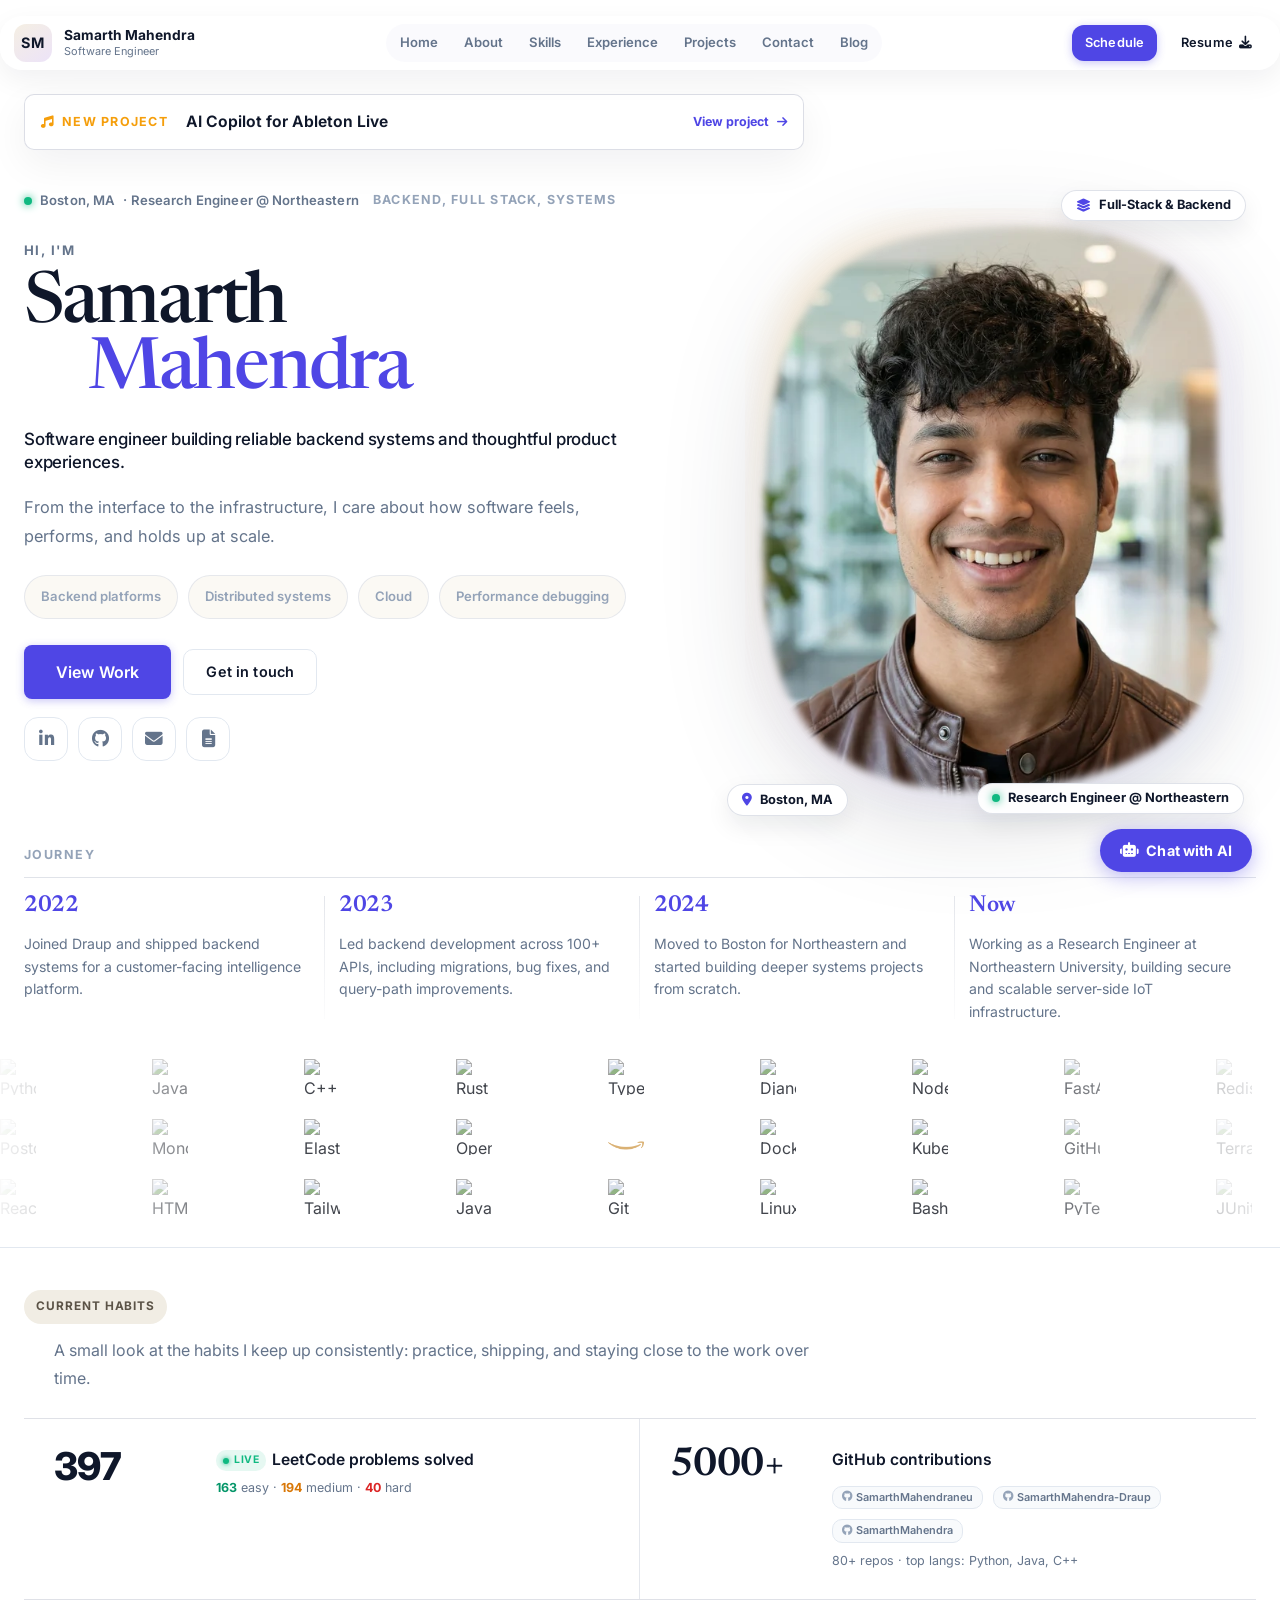
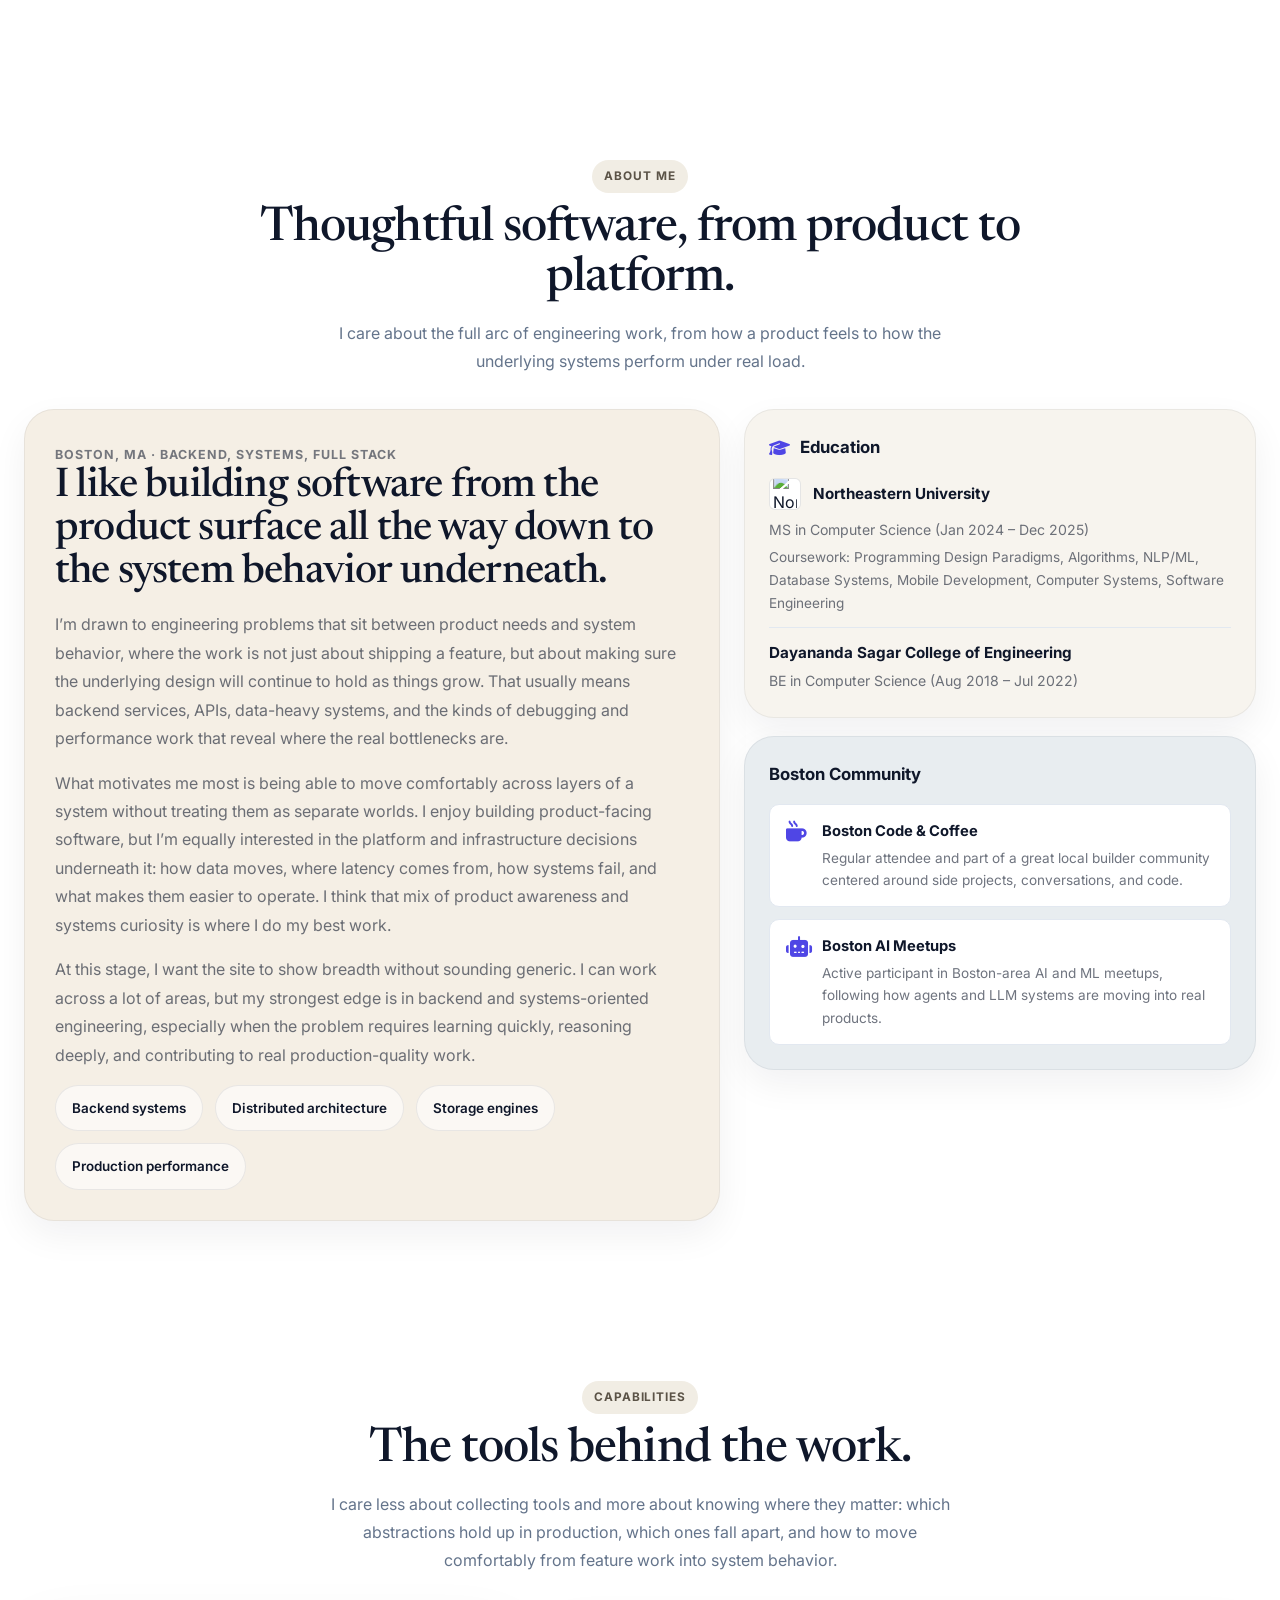
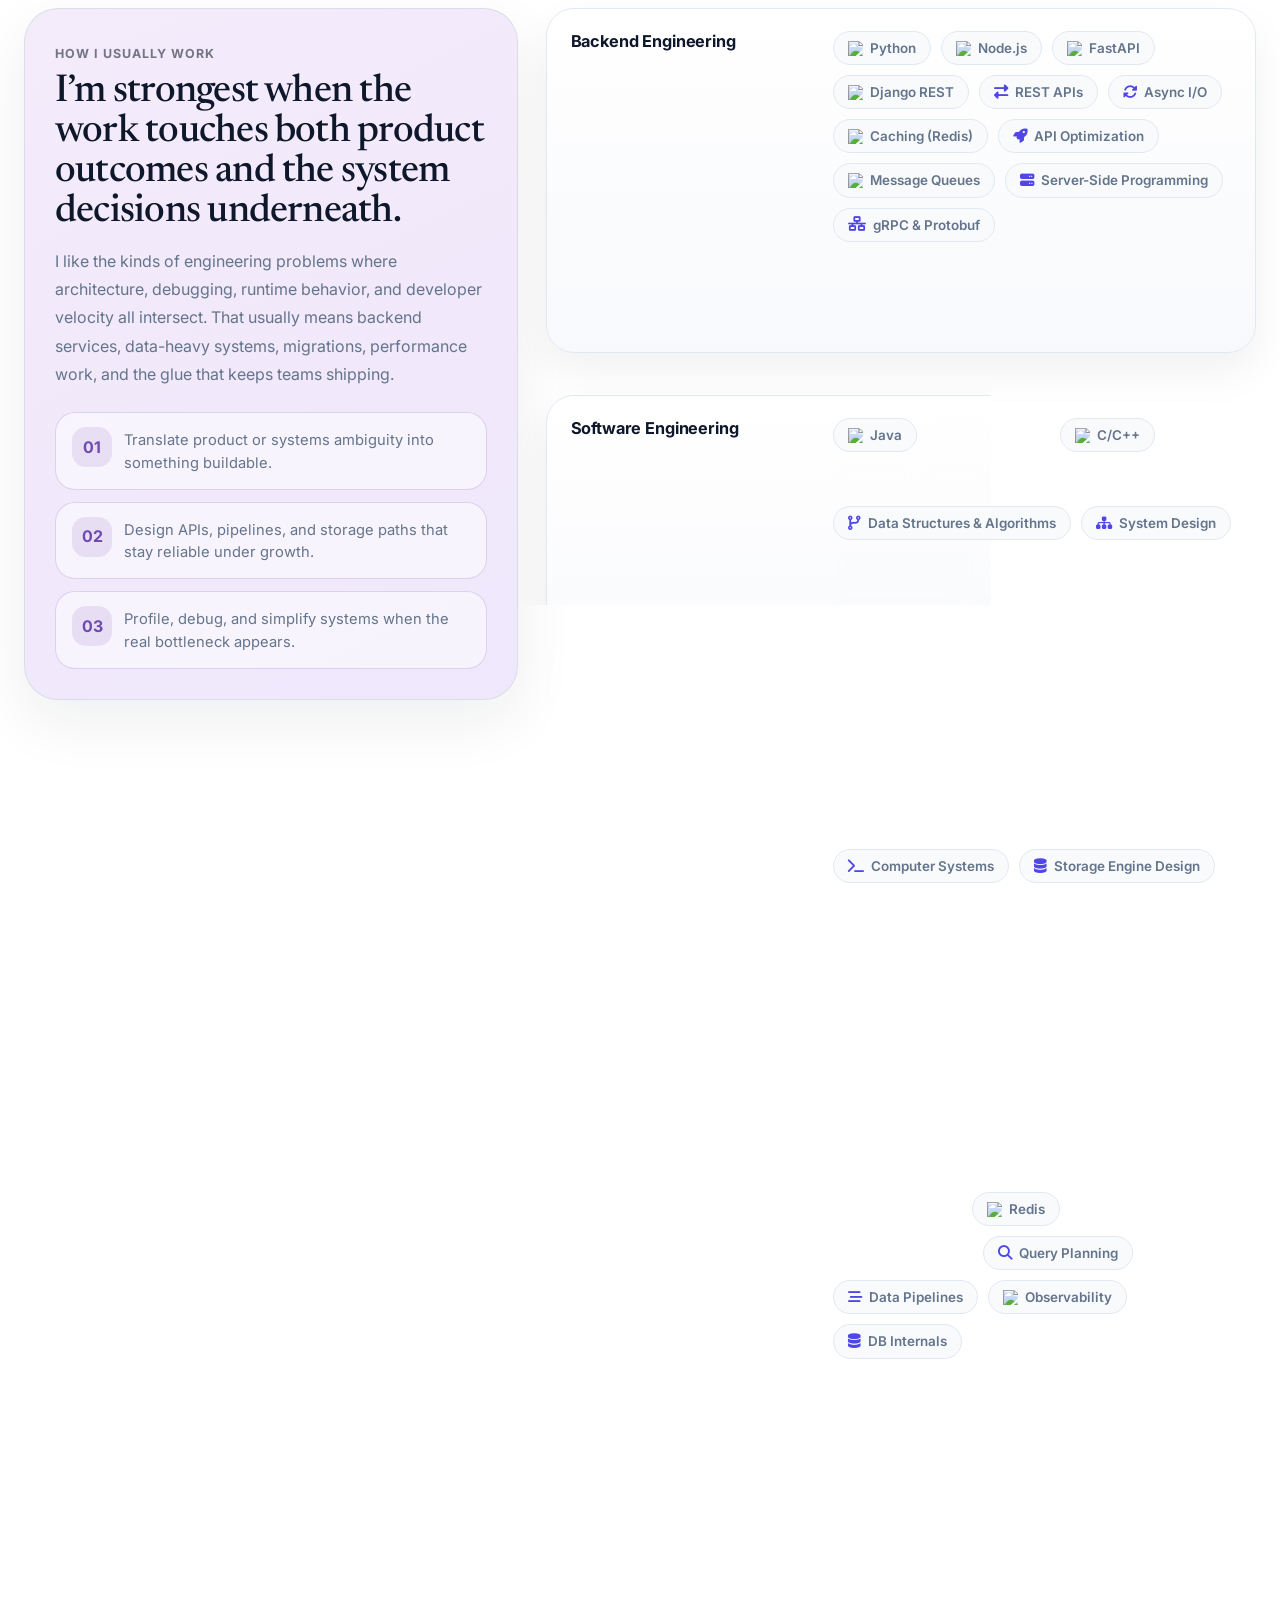
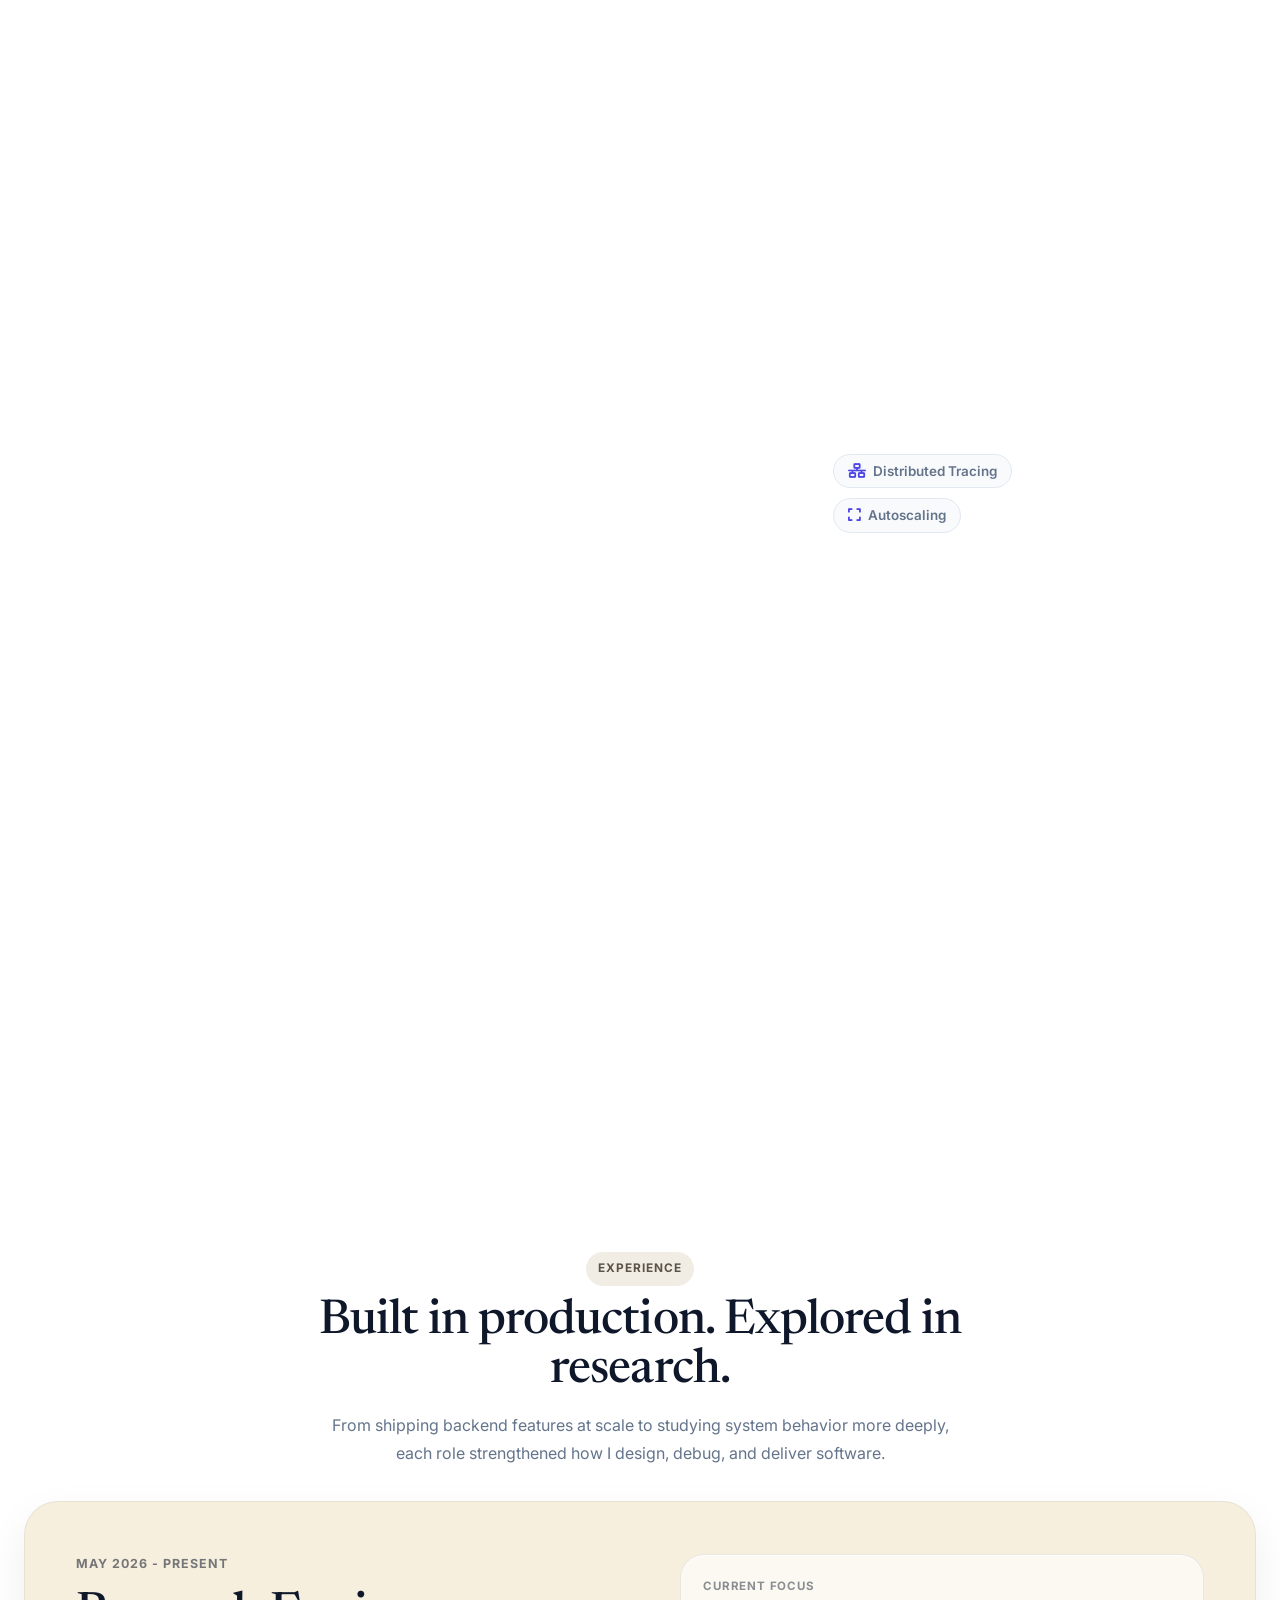
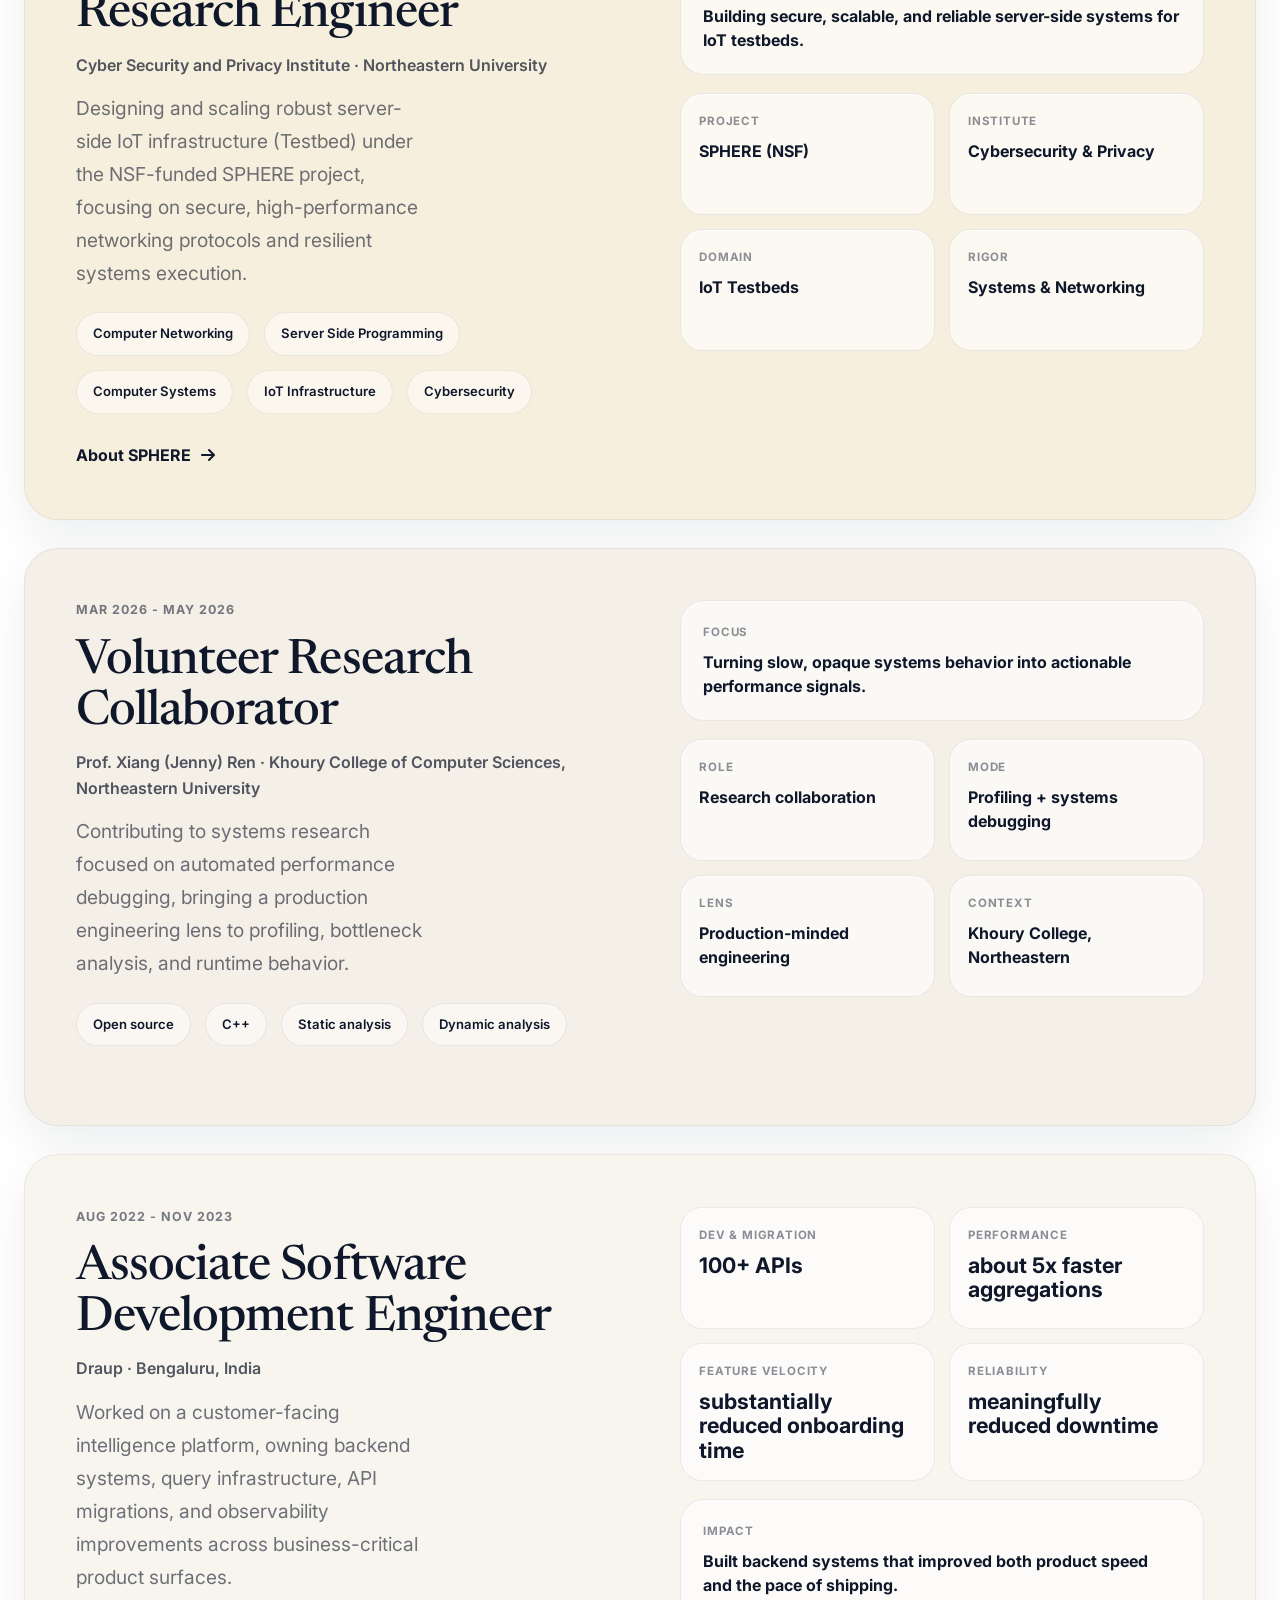
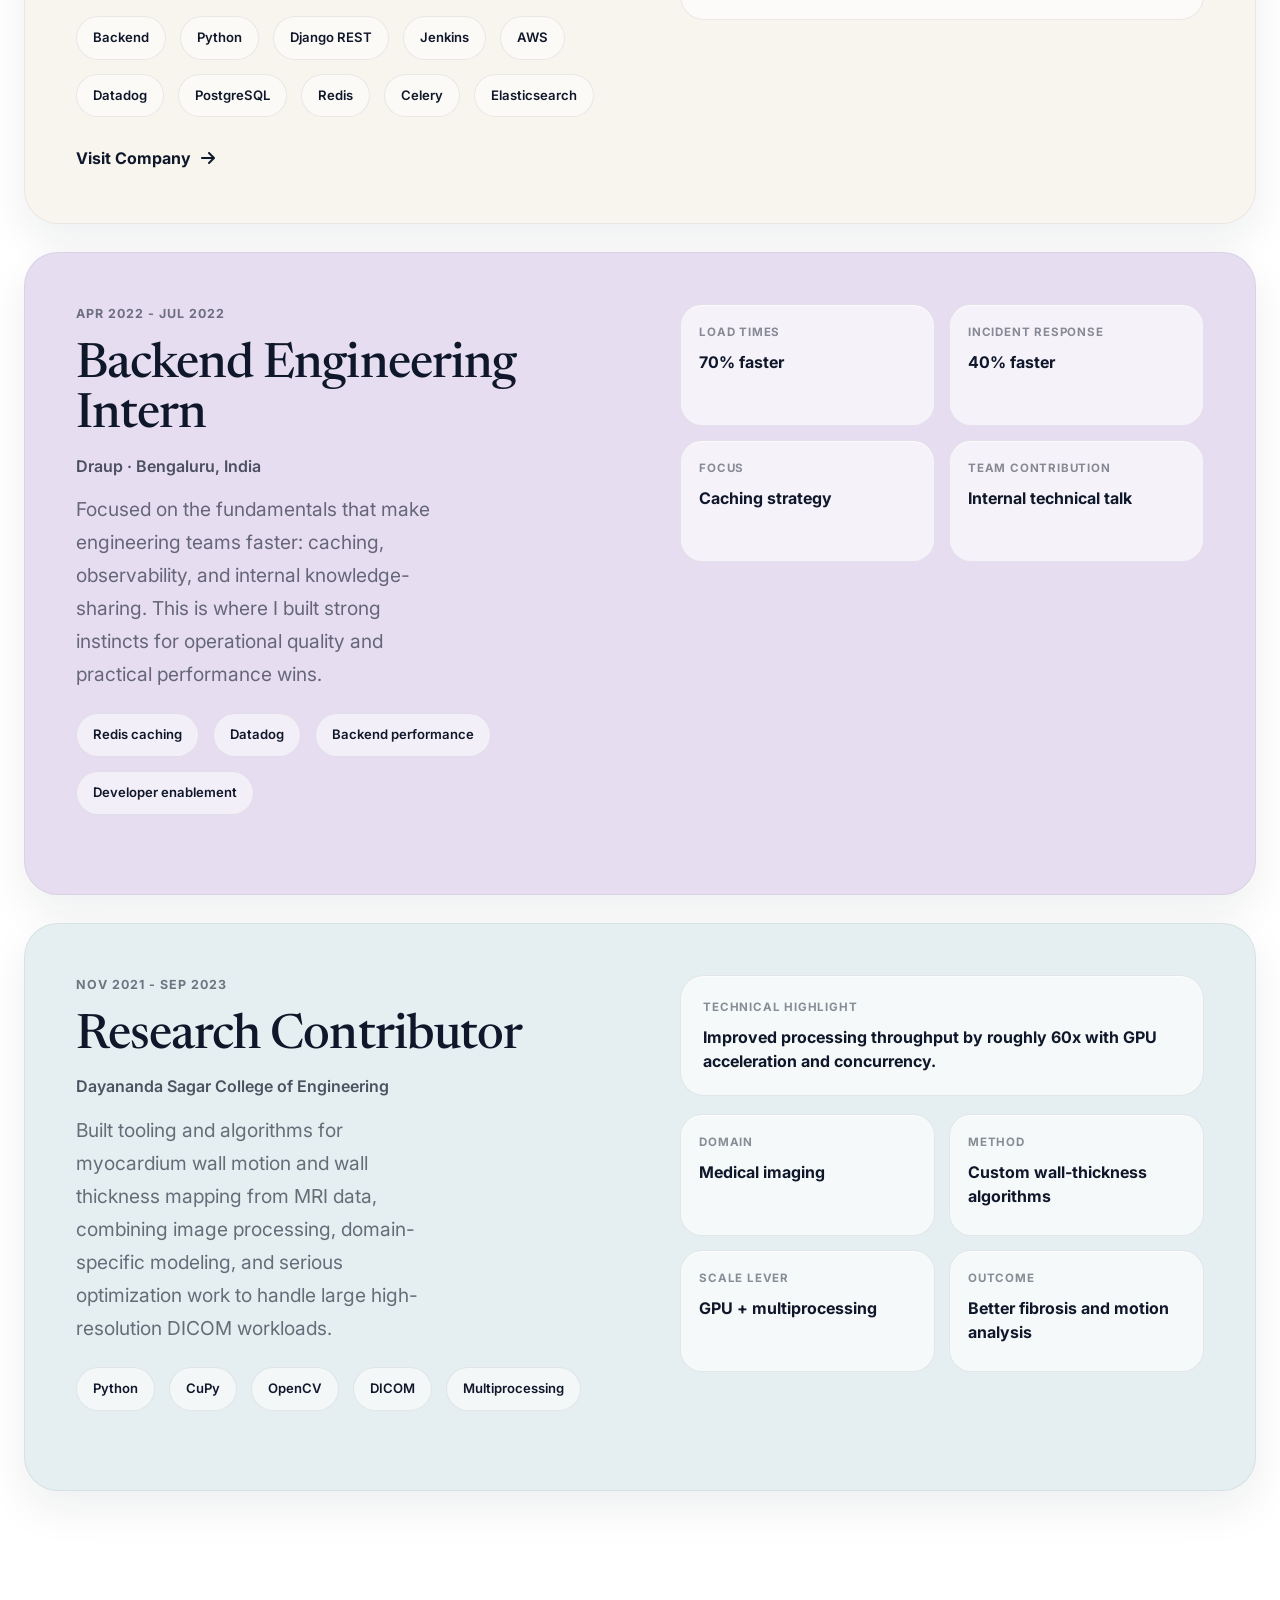
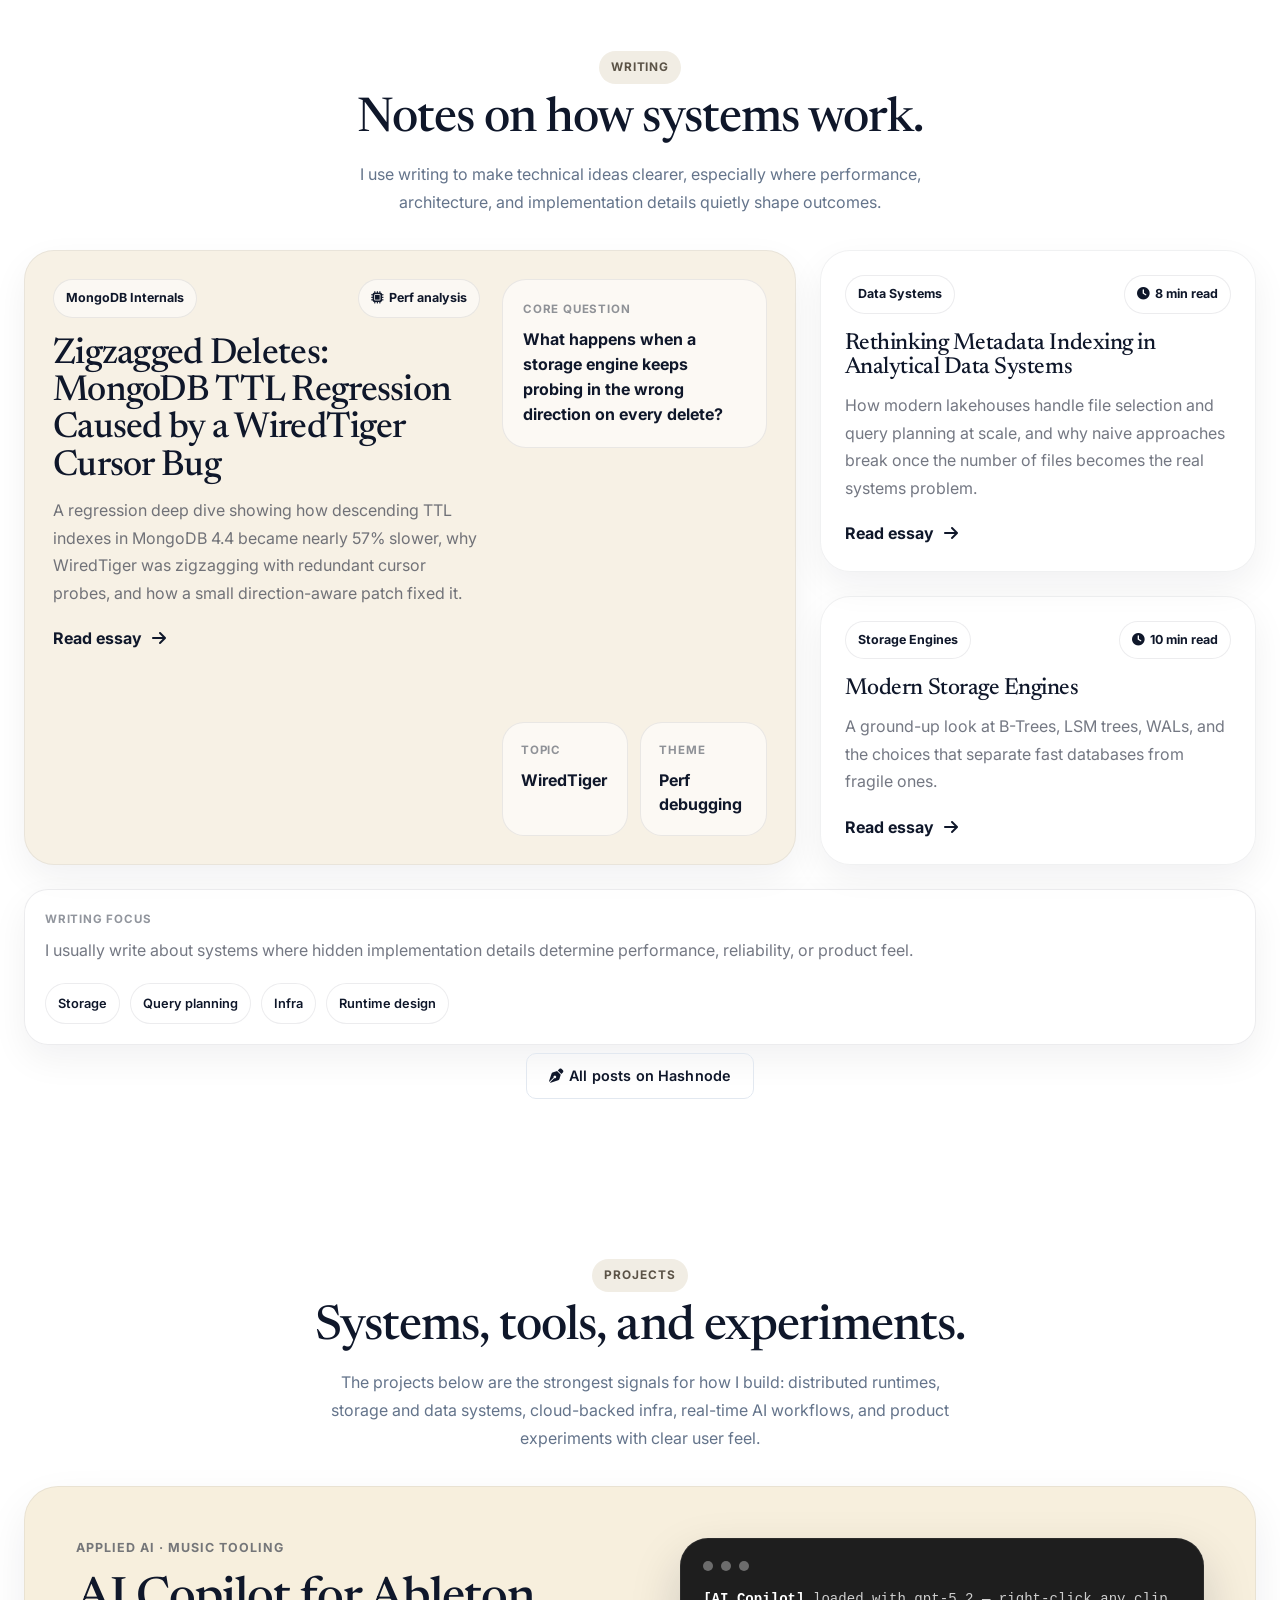
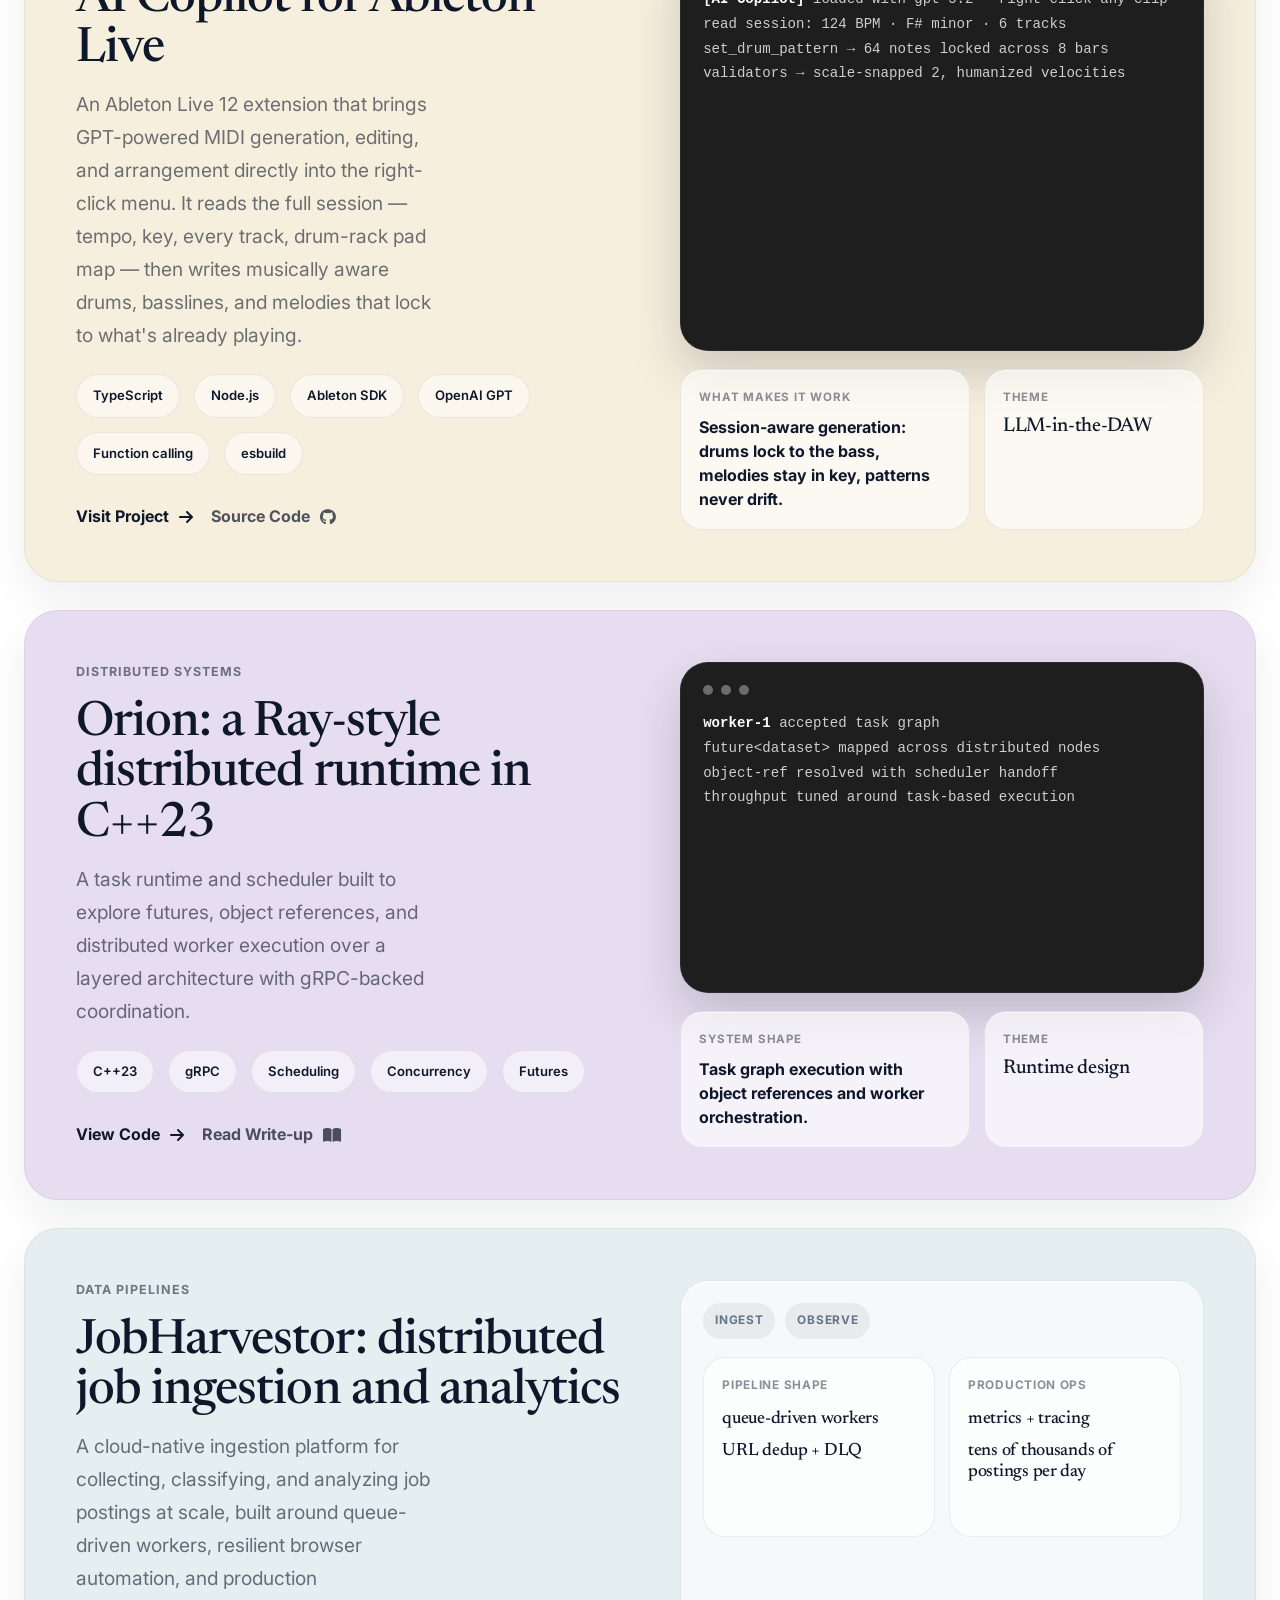
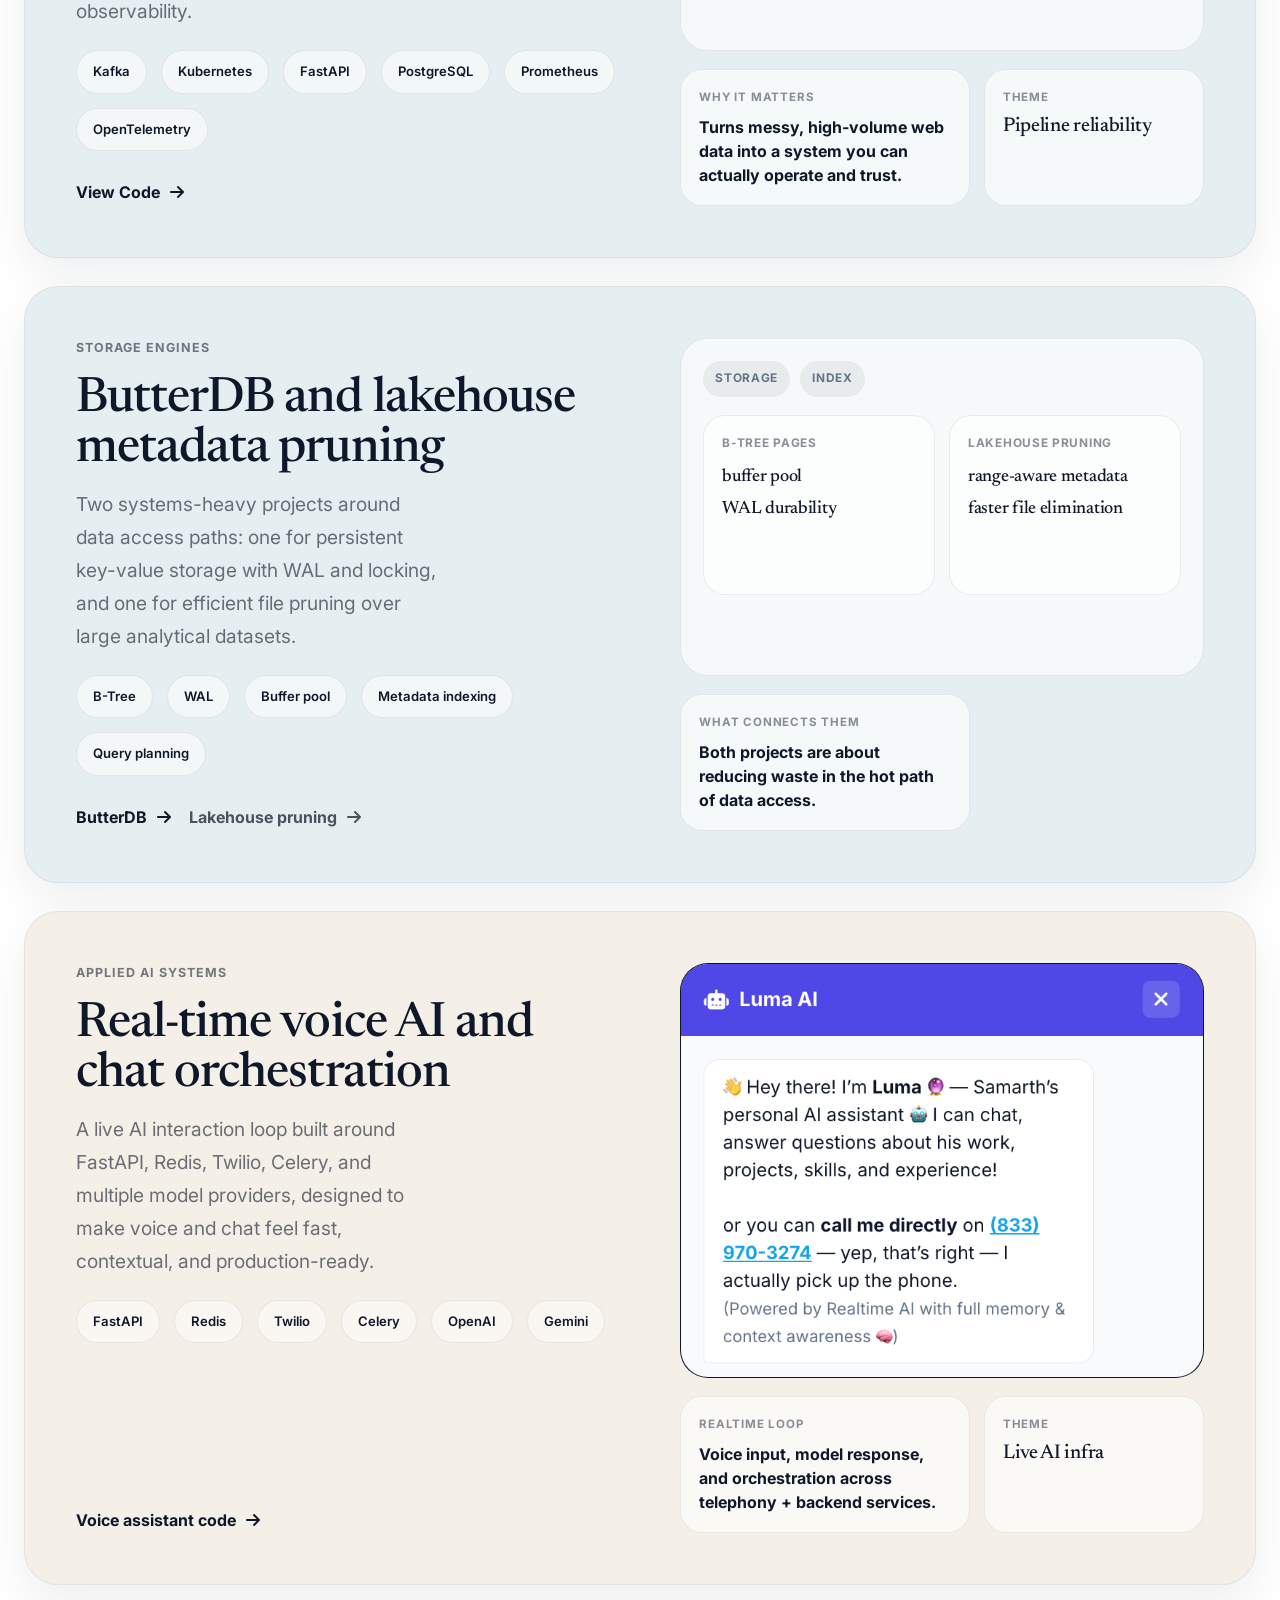
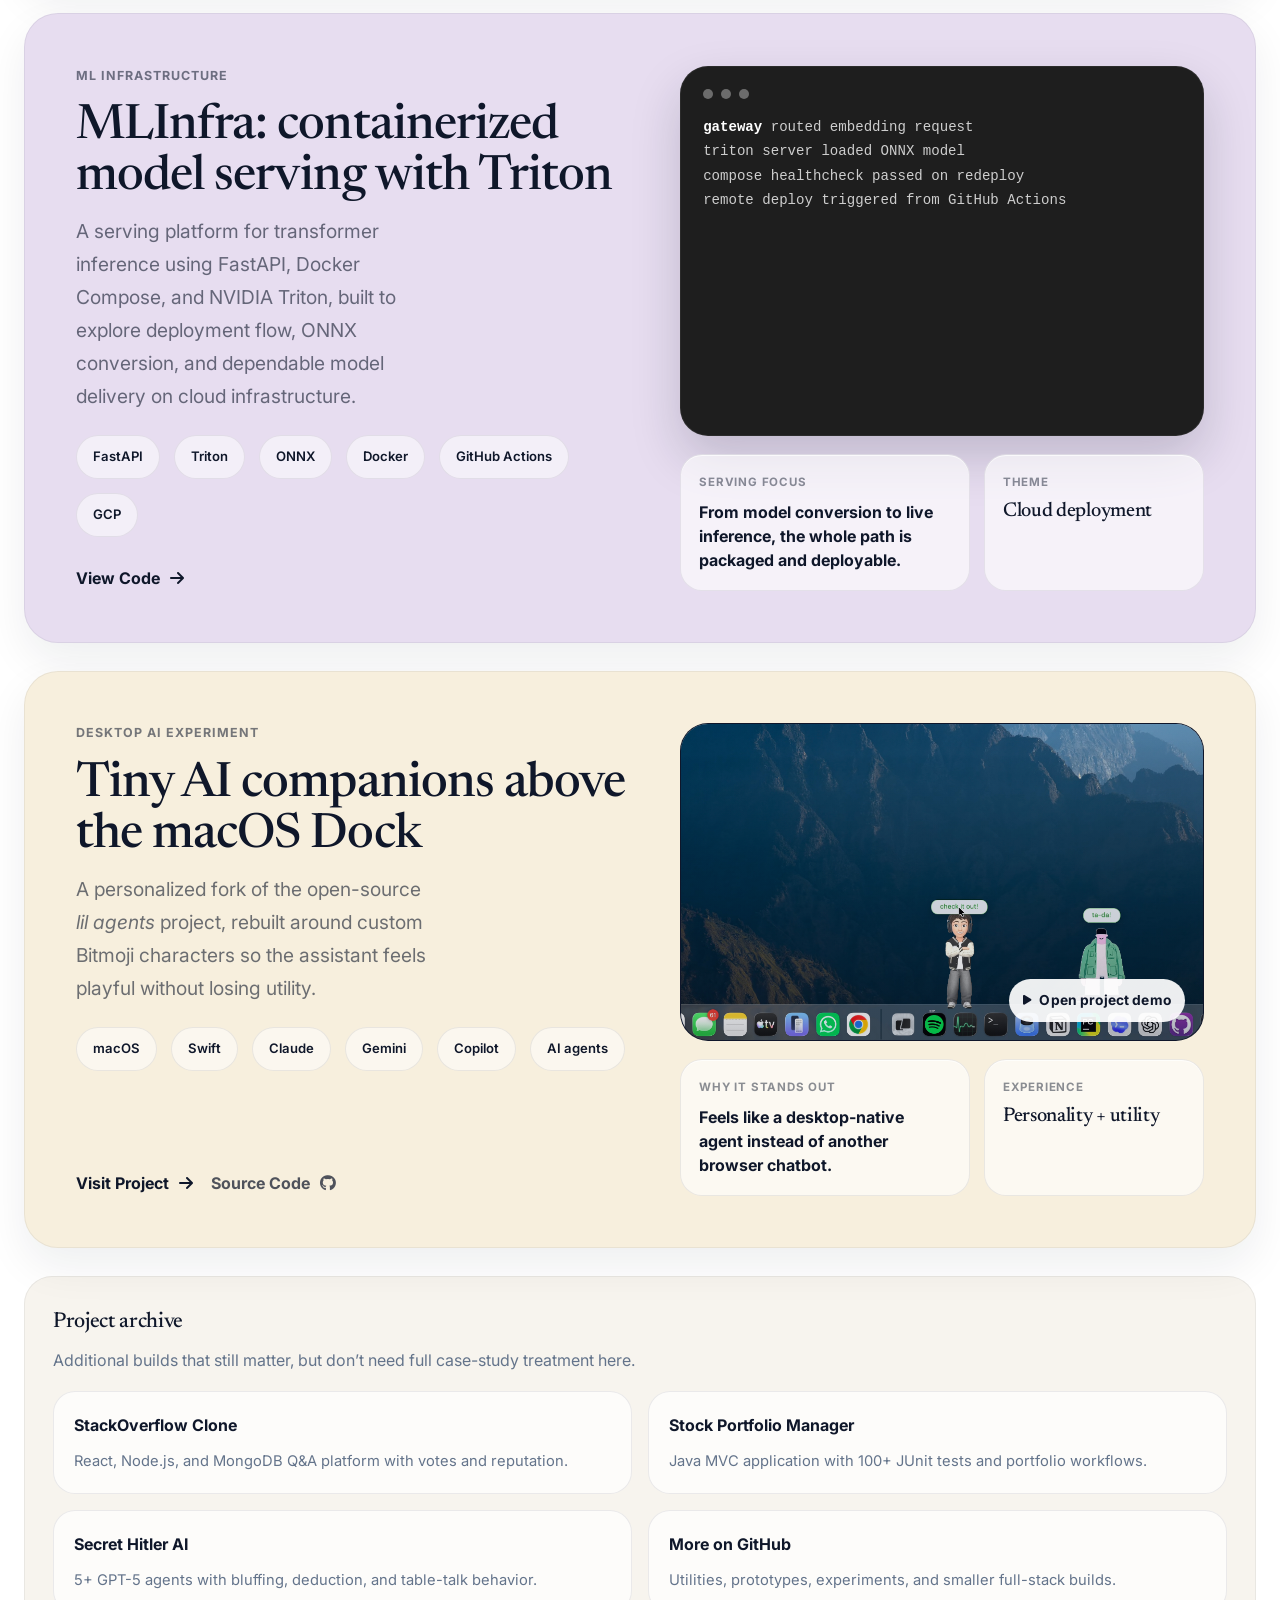
==== index.html @ 0ea84e38 "Refine mobile portfolio layout and navigation" ====
<!DOCTYPE html>
<html lang="en">

<head>
    <meta charset="UTF-8">
    <meta name="viewport" content="width=device-width, initial-scale=1.0">
    <meta name="description"
        content="Samarth Mahendra — Software Engineer focusing on Full-Stack, Backend, and distributed systems. Experience building production web applications, data platforms, and scalable cloud infrastructure.">
    <meta name="keywords"
        content="Samarth Mahendra, software engineer, backend engineer, distributed systems, Python developer, Django, AWS, Kubernetes, system design, AI integration, systems engineer, cloud infrastructure, storage engines, lakehouse, metadata pruning, Ray runtime, Google Cloud, data platforms, Northeastern University, Boston">
    <meta name="author" content="Samarth Mahendra">
    <title>Samarth Mahendra | Software Engineer</title>

    <!-- Canonical URL -->
    <link rel="canonical" href="https://samarthmahendra.com/">

    <!-- Open Graph / Facebook -->
    <meta property="og:type" content="website">
    <meta property="og:url" content="https://samarthmahendra.com/">
    <meta property="og:title" content="Samarth Mahendra | Software Engineer">
    <meta property="og:description"
        content="Software Engineer specializing in scalable full-stack applications, distributed systems, and AI integration. Building high-performance systems for millions of users.">
    <meta property="og:image" content="https://samarthmahendra.com/display_picturev2.png">
    <meta property="og:site_name" content="Samarth Mahendra Portfolio">

    <!-- Favicon -->
    <link rel="icon" type="image/png" href="/favicon.png">

    <!-- Type Presets -->
    <link rel="preconnect" href="https://fonts.googleapis.com">
    <link rel="preconnect" href="https://fonts.gstatic.com" crossorigin>
    <link rel="preload" as="style"
        href="https://fonts.googleapis.com/css2?family=Inter:wght@400;500;600;700;800&family=Newsreader:opsz,wght@6..72,400;6..72,500;6..72,600&family=Space+Grotesk:wght@400;500;600;700&display=swap">
    <link
        href="https://fonts.googleapis.com/css2?family=Inter:wght@400;500;600;700;800&family=Newsreader:opsz,wght@6..72,400;6..72,500;6..72,600&family=Space+Grotesk:wght@400;500;600;700&display=swap"
        rel="stylesheet">

    <!-- Icons -->
    <link rel="preload" as="style" href="https://cdnjs.cloudflare.com/ajax/libs/font-awesome/6.5.1/css/all.min.css">
    <link rel="stylesheet" href="https://cdnjs.cloudflare.com/ajax/libs/font-awesome/6.5.1/css/all.min.css">

    <!-- AOS Animation -->
    <link rel="stylesheet" href="https://unpkg.com/aos@2.3.1/dist/aos.css" />

    <!-- Resource Prefetching -->
    <link rel="preconnect" href="https://cdn.simpleicons.org">


    <!-- Devicon -->
    <link rel="stylesheet" type='text/css' href="https://cdn.jsdelivr.net/gh/devicon/devicon@latest/devicon.min.css" />

    <!-- Custom CSS -->
    <link rel="stylesheet" href="styles.css">
    <script>
        (function (h, o, u, n, d) {
            h = h[d] = h[d] || { q: [], onReady: function (c) { h.q.push(c) } }
            d = o.createElement(u); d.async = 1; d.src = n
            n = o.getElementsByTagName(u)[0]; n.parentNode.insertBefore(d, n)
        })(window, document, 'script', 'https://www.datadoghq-browser-agent.com/us5/v6/datadog-rum.js', 'DD_RUM')
        window.DD_RUM.onReady(function () {
            window.DD_RUM.init({
                clientToken: 'pub6be372ea2a97f721ac7b54198b6f750e',
                applicationId: '8c0667e5-bf04-47c3-a800-8ad29f9a5fdf',
                site: 'us5.datadoghq.com',
                service: 'samarthmahendra.com',
                env: 'prod',
                // Specify a version number to identify the deployed version of your application in Datadog
                // version: '1.0.0',
                sessionSampleRate: 100,
                sessionReplaySampleRate: 40,
                trackBfcacheViews: true,
                defaultPrivacyLevel: 'mask-user-input',
            });
        })
    </script>
</head>

<body>

    <!-- Floating Logo Background -->
    <div id="floating-logos" class="floating-logos-container"></div>

    <!-- Custom Cursor -->
    <!-- <div class="cursor-dot"></div>
    <div class="cursor-outline"></div> -->

    <!-- Scroll Progress -->
    <div class="scroll-progress-container">
        <div class="scroll-progress-bar" id="scroll-progress"></div>
    </div>

    <!-- Navigation -->
    <nav class="navbar">
        <div class="container nav-container">
            <a href="#home" class="nav-brand" aria-label="Go to homepage">
                <span class="nav-brand-mark">SM</span>
                <span class="nav-brand-copy">
                    <strong>Samarth Mahendra</strong>
                    <span>Software Engineer</span>
                </span>
            </a>

            <div class="nav-link-shell">
                <ul class="nav-links">
                    <li><a href="#home" class="magnetic-link">Home</a></li>
                    <li><a href="#about" class="magnetic-link">About</a></li>
                    <li><a href="#skills" class="magnetic-link">Skills</a></li>
                    <li><a href="#experience" class="magnetic-link">Experience</a></li>
                    <li><a href="#projects" class="magnetic-link">Projects</a></li>
                    <li><a href="#contact" class="magnetic-link">Contact</a></li>
                    <li><a href="#blog" class="magnetic-link">Blog</a></li>
                </ul>
            </div>
            <div class="nav-actions">
                <a href="https://outlook.office.com/bookwithme/user/74b48346c31b4a70b85fef80821897ac@northeastern.edu/meetingtype/x4p_Azwdc0eqt7kyhO5fWg2?anonymous&ismsaljsauthenabled&ep=mlink"
                    target="_blank" class="btn btn-primary btn-sm magnetic-btn"
                    aria-label="Schedule a meeting">Schedule</a>
                <a href="ssamarth_resume_systems_backend.pdf" class="btn btn-outline btn-sm magnetic-btn" download
                    aria-label="Download Resume">Resume <i class="fas fa-download"></i></a>
                <button class="mobile-toggle" aria-label="Open navigation menu" aria-controls="mobile-menu"
                    aria-expanded="false"><i class="fas fa-bars" aria-hidden="true"></i></button>
            </div>
        </div>
    </nav>

    <!-- Mobile Menu -->
    <div class="mobile-menu-backdrop" aria-hidden="true"></div>
    <div class="mobile-menu" id="mobile-menu" role="dialog" aria-modal="true" aria-label="Navigation" inert>
        <button class="mobile-close" aria-label="Close navigation menu"><i class="fas fa-times" aria-hidden="true"></i></button>
        <ul class="mobile-links">
            <li><a href="#home">Home</a></li>
            <li><a href="#about">About</a></li>
            <li><a href="#skills">Skills</a></li>
            <li><a href="#experience">Experience</a></li>
            <li><a href="#projects">Projects</a></li>
            <li><a href="#contact">Contact</a></li>
            <li><a href="#blog">Blog</a></li>
            <li><a href="ssamarth_resume_systems_backend.pdf" download>Resume</a></li>
        </ul>
    </div>

    <!-- Main Content -->
    <main>
        <section id="home" class="hero-section">
            <div class="container">
                <a class="home-announcement-banner" href="ableton-ai-extention.html"
                    aria-label="View the AI Copilot for Ableton Live project">
                    <span class="announcement-kicker">
                        <i class="fas fa-music" aria-hidden="true"></i>
                        New project
                    </span>
                    <span class="announcement-copy">AI Copilot for Ableton Live</span>
                    <span class="announcement-action">View project <i class="fas fa-arrow-right"
                            aria-hidden="true"></i></span>
                </a>

                <div class="hero-editorial">
                    <div class="hero-main-column">
                        <article class="hero-main-card" data-aos="fade-up">
                            <div class="hero-main-top">
                                <span class="hero-location-tag">
                                    <span class="status-dot"></span>
                                    <span>Boston, MA</span><span class="hero-location-role"> &middot; Research Engineer @ Northeastern</span>
                                </span>
                                <span class="hero-availability-note">Backend, full stack, systems</span>
                            </div>

                            <p class="hero-intro-line">Hi, I'm</p>

                            <h1 class="hero-display-name">
                                <span class="dn-line">Samarth</span>
                                <span class="dn-line dn-indent">Mahendra</span>
                            </h1>

                            <p class="hero-lead">
                                Software engineer building reliable backend systems and thoughtful product experiences.
                            </p>

                            <p class="hero-bio">
                                From the interface to the infrastructure, I care about how software feels, performs, and holds up at scale.
                            </p>

                            <div class="hero-focus-pills">
                                <span>Backend platforms</span>
                                <span>Distributed systems</span>
                                <span>Cloud</span>
                                <span>Performance debugging</span>
                            </div>

                            <div class="hero-actions">
                                <a href="#projects" class="btn btn-primary btn-lg">View Work</a>
                                <a href="#contact" class="btn btn-outline btn-lg">Get in touch</a>
                            </div>

                            <div class="hero-socials">
                                <a href="https://www.linkedin.com/in/samarth-mahendra-7aab5a114/" target="_blank"
                                    class="social-link" aria-label="LinkedIn profile"><i
                                        class="fab fa-linkedin-in"></i></a>
                                <a href="https://github.com/SamarthMahendraneu" target="_blank" class="social-link"
                                    aria-label="GitHub profile"><i class="fab fa-github"></i></a>
                                <a href="mailto:samarth.mahendragowda@gmail.com" class="social-link"
                                    aria-label="Send Email"><i class="fas fa-envelope"></i></a>
                                <a href="ssamarth_resume_systems_backend.pdf" target="_blank" class="social-link" title="Resume"
                                    aria-label="Download Resume"><i class="fas fa-file-alt"></i></a>
                            </div>
                        </article>
                    </div>

                    <aside class="hero-side-column">
                        <div class="hero-profile-card" data-aos="fade-left">
                            <div class="hero-profile-media">
                                <div class="hero-floating-chip hero-floating-chip--top">
                                    <i class="fas fa-layer-group"></i> Full-Stack &amp; Backend
                                </div>
                                <div class="hero-portrait-frame" aria-label="Portrait of Samarth Mahendra">
                                    <svg class="hero-portrait-svg" viewBox="0 0 520 640" role="img"
                                        aria-label="Samarth Mahendra portrait" preserveAspectRatio="xMidYMid slice">
                                        <defs>
                                            <filter id="heroBlobSoften" x="-8%" y="-8%" width="116%" height="116%">
                                                <feGaussianBlur stdDeviation="4.5" />
                                            </filter>
                                            <filter id="heroBlobWash" x="-16%" y="-16%" width="132%" height="132%">
                                                <feGaussianBlur stdDeviation="18" />
                                            </filter>
                                            <mask id="heroBlobMask" maskUnits="userSpaceOnUse">
                                                <rect width="520" height="640" fill="black" />
                                                <path filter="url(#heroBlobSoften)" fill="white"
                                                    d="M89 74C123 35 187 24 258 20C337 16 417 28 459 74C500 120 491 191 493 268C495 352 514 458 470 522C427 585 327 606 246 607C166 608 94 587 58 530C20 470 18 388 21 309C24 221 31 137 89 74Z" />
                                            </mask>
                                            <linearGradient id="heroWashPrimary" x1="0%" y1="0%" x2="100%" y2="100%">
                                                <stop offset="0%" stop-color="#F6D792" stop-opacity="0.66" />
                                                <stop offset="52%" stop-color="#EADAF6" stop-opacity="0.34" />
                                                <stop offset="100%" stop-color="#C9D8FF" stop-opacity="0.28" />
                                            </linearGradient>
                                            <linearGradient id="heroWashSecondary" x1="12%" y1="8%" x2="86%" y2="92%">
                                                <stop offset="0%" stop-color="#FFFFFF" stop-opacity="0.32" />
                                                <stop offset="100%" stop-color="#E1CBFF" stop-opacity="0.2" />
                                            </linearGradient>
                                        </defs>
                                        <g class="hero-portrait-wash" aria-hidden="true">
                                            <path filter="url(#heroBlobWash)" fill="url(#heroWashPrimary)"
                                                opacity="0.82"
                                                d="M74 66C112 23 188 11 266 12C355 13 431 30 473 80C514 129 509 201 508 283C507 371 521 467 471 535C421 601 325 622 241 619C156 616 83 589 46 528C9 467 10 373 15 287C20 198 29 109 74 66Z" />
                                            <path filter="url(#heroBlobWash)" fill="url(#heroWashSecondary)"
                                                opacity="0.65"
                                                d="M112 97C142 58 205 43 268 43C340 44 405 55 439 94C475 134 472 193 472 258C473 332 484 418 445 474C405 531 327 549 258 549C189 548 126 530 92 481C58 431 53 355 55 285C57 211 67 139 112 97Z" />
                                        </g>
                                        <image href="assets/portrait.webp" width="520" height="640"
                                            preserveAspectRatio="xMidYMid slice" mask="url(#heroBlobMask)" />
                                    </svg>
                                </div>
                                <div class="hero-floating-chip hero-floating-chip--left">
                                    <i class="fas fa-location-dot"></i> Boston, MA
                                </div>
                                <div class="hero-status-chip">
                                    <span class="status-dot"></span> Research Engineer @ Northeastern
                                </div>
                            </div>
                        </div>
                    </aside>
                </div>

                <section class="hero-journey-card" data-aos="fade-up">
                    <span class="hero-panel-label">Journey</span>
                    <div class="hero-journey-list">
                        <div class="journey-stop">
                            <span class="journey-year">2022</span>
                            <span class="journey-event">Joined Draup and shipped backend systems for a customer-facing
                                intelligence platform.</span>
                        </div>
                        <div class="journey-stop">
                            <span class="journey-year">2023</span>
                            <span class="journey-event">Led backend development across 100+ APIs, including migrations,
                                bug fixes, and query-path improvements.</span>
                        </div>
                        <div class="journey-stop">
                            <span class="journey-year">2024</span>
                            <span class="journey-event">Moved to Boston for Northeastern and started building deeper
                                systems projects from scratch.</span>
                        </div>
                        <div class="journey-stop">
                            <span class="journey-year">Now</span>
                            <span class="journey-event">Working as a Research Engineer at Northeastern University, building secure and scalable server-side IoT infrastructure.</span>
                        </div>
                    </div>
                </section>
            </div>
        </section>

        <!-- 3-Row Scrolling Skills Marquee (Logos Only, Alternating Direction) -->
        <div class="marquee-multi-wrapper">

            <!-- Row 1: scroll LEFT -->
            <div class="marquee-multi-outer">
                <div class="marquee-multi-track mq-left">
                    <img loading="lazy" src="https://cdn.simpleicons.org/python" alt="Python" class="mq-logo">
                    <img loading="lazy" src="https://cdn.simpleicons.org/openjdk" alt="Java" class="mq-logo">
                    <img loading="lazy" src="https://cdn.simpleicons.org/cplusplus/00599C" alt="C++" class="mq-logo">
                    <img loading="lazy" src="https://cdn.simpleicons.org/rust" alt="Rust" class="mq-logo">
                    <img loading="lazy" src="https://cdn.simpleicons.org/typescript" alt="TypeScript" class="mq-logo">
                    <img loading="lazy" src="https://cdn.simpleicons.org/django" alt="Django" class="mq-logo">
                    <img loading="lazy" src="https://cdn.simpleicons.org/nodedotjs" alt="Node.js" class="mq-logo">
                    <img loading="lazy" src="https://cdn.simpleicons.org/fastapi" alt="FastAPI" class="mq-logo">
                    <img loading="lazy" src="https://cdn.simpleicons.org/redis" alt="Redis" class="mq-logo">
                    <img loading="lazy" src="https://cdn.simpleicons.org/apachekafka" alt="Kafka" class="mq-logo">
                    <img loading="lazy" src="https://cdn.simpleicons.org/graphql" alt="GraphQL" class="mq-logo">
                    <img loading="lazy" src="https://cdn.simpleicons.org/celery" alt="Celery" class="mq-logo">
                    <!-- duplicate -->
                    <img loading="lazy" src="https://cdn.simpleicons.org/python" alt="Python" class="mq-logo">
                    <img loading="lazy" src="https://cdn.simpleicons.org/openjdk" alt="Java" class="mq-logo">
                    <img loading="lazy" src="https://cdn.simpleicons.org/cplusplus/00599C" alt="C++" class="mq-logo">
                    <img loading="lazy" src="https://cdn.simpleicons.org/rust" alt="Rust" class="mq-logo">
                    <img loading="lazy" src="https://cdn.simpleicons.org/typescript" alt="TypeScript" class="mq-logo">
                    <img loading="lazy" src="https://cdn.simpleicons.org/django" alt="Django" class="mq-logo">
                    <img loading="lazy" src="https://cdn.simpleicons.org/nodedotjs" alt="Node.js" class="mq-logo">
                    <img loading="lazy" src="https://cdn.simpleicons.org/fastapi" alt="FastAPI" class="mq-logo">
                    <img loading="lazy" src="https://cdn.simpleicons.org/redis" alt="Redis" class="mq-logo">
                    <img loading="lazy" src="https://cdn.simpleicons.org/apachekafka" alt="Kafka" class="mq-logo">
                    <img loading="lazy" src="https://cdn.simpleicons.org/graphql" alt="GraphQL" class="mq-logo">
                    <img loading="lazy" src="https://cdn.simpleicons.org/celery" alt="Celery" class="mq-logo">
                </div>
            </div>

            <!-- Row 2: scroll RIGHT -->
            <div class="marquee-multi-outer">
                <div class="marquee-multi-track mq-right">
                    <img loading="lazy" src="https://cdn.simpleicons.org/postgresql" alt="PostgreSQL" class="mq-logo">
                    <img loading="lazy" src="https://cdn.simpleicons.org/mongodb" alt="MongoDB" class="mq-logo">
                    <img loading="lazy" src="https://cdn.simpleicons.org/elasticsearch" alt="Elasticsearch"
                        class="mq-logo">
                    <img loading="lazy" src="https://cdn.simpleicons.org/openai" alt="OpenAI" class="mq-logo">
                    <img loading="lazy" src="assets/logos/amazon.png" alt="AWS" class="mq-logo">
                    <img loading="lazy" src="https://cdn.simpleicons.org/docker" alt="Docker" class="mq-logo">
                    <img loading="lazy" src="https://cdn.simpleicons.org/kubernetes" alt="Kubernetes" class="mq-logo">
                    <img loading="lazy" src="https://cdn.simpleicons.org/githubactions" alt="GitHub Actions"
                        class="mq-logo">
                    <img loading="lazy" src="https://cdn.simpleicons.org/terraform" alt="Terraform" class="mq-logo">
                    <img loading="lazy" src="https://cdn.simpleicons.org/opentelemetry" alt="OpenTelemetry"
                        class="mq-logo">
                    <img loading="lazy" src="https://cdn.simpleicons.org/prometheus" alt="Prometheus" class="mq-logo">
                    <img loading="lazy" src="https://cdn.simpleicons.org/istio" alt="Istio" class="mq-logo">
                    <!-- duplicate -->
                    <img loading="lazy" src="https://cdn.simpleicons.org/postgresql" alt="PostgreSQL" class="mq-logo">
                    <img loading="lazy" src="https://cdn.simpleicons.org/mongodb" alt="MongoDB" class="mq-logo">
                    <img loading="lazy" src="https://cdn.simpleicons.org/elasticsearch" alt="Elasticsearch"
                        class="mq-logo">
                    <img loading="lazy" src="https://cdn.simpleicons.org/openai" alt="OpenAI" class="mq-logo">
                    <img loading="lazy" src="assets/logos/amazon.png" alt="AWS" class="mq-logo">
                    <img loading="lazy" src="https://cdn.simpleicons.org/docker" alt="Docker" class="mq-logo">
                    <img loading="lazy" src="https://cdn.simpleicons.org/kubernetes" alt="Kubernetes" class="mq-logo">
                    <img loading="lazy" src="https://cdn.simpleicons.org/githubactions" alt="GitHub Actions"
                        class="mq-logo">
                    <img loading="lazy" src="https://cdn.simpleicons.org/terraform" alt="Terraform" class="mq-logo">
                    <img loading="lazy" src="https://cdn.simpleicons.org/opentelemetry" alt="OpenTelemetry"
                        class="mq-logo">
                    <img loading="lazy" src="https://cdn.simpleicons.org/prometheus" alt="Prometheus" class="mq-logo">
                    <img loading="lazy" src="https://cdn.simpleicons.org/istio" alt="Istio" class="mq-logo">
                </div>
            </div>

            <!-- Row 3: scroll LEFT (slower) -->
            <div class="marquee-multi-outer">
                <div class="marquee-multi-track mq-left mq-slow">
                    <img loading="lazy" src="https://cdn.simpleicons.org/react" alt="React" class="mq-logo">
                    <img loading="lazy" src="https://cdn.simpleicons.org/html5" alt="HTML5" class="mq-logo">
                    <img loading="lazy" src="https://cdn.simpleicons.org/tailwindcss" alt="Tailwind CSS"
                        class="mq-logo">
                    <img loading="lazy" src="https://cdn.simpleicons.org/javascript" alt="JavaScript" class="mq-logo">
                    <img loading="lazy" src="https://cdn.simpleicons.org/git" alt="Git" class="mq-logo">
                    <img loading="lazy" src="https://cdn.simpleicons.org/linux" alt="Linux" class="mq-logo">
                    <img loading="lazy" src="https://cdn.simpleicons.org/gnubash/333333" alt="Bash" class="mq-logo">
                    <img loading="lazy" src="https://cdn.simpleicons.org/pytest" alt="PyTest" class="mq-logo">
                    <img loading="lazy" src="https://cdn.simpleicons.org/junit5" alt="JUnit" class="mq-logo">
                    <img loading="lazy" src="https://cdn.simpleicons.org/nextdotjs" alt="Next.js" class="mq-logo">
                    <img loading="lazy" src="https://cdn.simpleicons.org/google" alt="Google Gemini" class="mq-logo">
                    <img loading="lazy" src="https://cdn.simpleicons.org/puppeteer" alt="Puppeteer" class="mq-logo">
                    <!-- duplicate -->
                    <img loading="lazy" src="https://cdn.simpleicons.org/react" alt="React" class="mq-logo">
                    <img loading="lazy" src="https://cdn.simpleicons.org/html5" alt="HTML5" class="mq-logo">
                    <img loading="lazy" src="https://cdn.simpleicons.org/tailwindcss" alt="Tailwind CSS"
                        class="mq-logo">
                    <img loading="lazy" src="https://cdn.simpleicons.org/javascript" alt="JavaScript" class="mq-logo">
                    <img loading="lazy" src="https://cdn.simpleicons.org/git" alt="Git" class="mq-logo">
                    <img loading="lazy" src="https://cdn.simpleicons.org/linux" alt="Linux" class="mq-logo">
                    <img loading="lazy" src="https://cdn.simpleicons.org/gnubash/333333" alt="Bash" class="mq-logo">
                    <img loading="lazy" src="https://cdn.simpleicons.org/pytest" alt="PyTest" class="mq-logo">
                    <img loading="lazy" src="https://cdn.simpleicons.org/junit5" alt="JUnit" class="mq-logo">
                    <img loading="lazy" src="https://cdn.simpleicons.org/nextdotjs" alt="Next.js" class="mq-logo">
                    <img loading="lazy" src="https://cdn.simpleicons.org/google" alt="Google Gemini" class="mq-logo">
                    <img loading="lazy" src="https://cdn.simpleicons.org/puppeteer" alt="Puppeteer" class="mq-logo">
                </div>
            </div>

        </div>

        <section class="section profile-signals-section">
            <div class="container">
                <div class="stacked-section-intro stacked-section-intro--compact" data-aos="fade-up">
                    <span class="stacked-section-label">Current Habits</span>
                    <p class="stacked-section-copy">A small look at the habits I keep up consistently: practice,
                        shipping, and staying close to the work over time.</p>
                </div>

                <div class="profile-signals-grid" data-aos="fade-up">
                    <article class="profile-signal-card">
                        <a href="https://leetcode.com/u/samarthmahendra/" target="_blank" class="prose-stat">
                            <span class="prose-stat-num" id="lc-total">&mdash;</span>
                            <span class="prose-stat-desc">
                                <span class="live-indicator"><span class="status-dot"
                                        style="width: 6px; height: 6px; box-shadow: 0 0 5px #10B981;"></span>
                                    Live</span>LeetCode problems solved
                                <span class="prose-stat-sub">
                                    <span class="lc-easy-inline" id="lc-easy">&mdash;</span> easy &middot;
                                    <span class="lc-med-inline" id="lc-medium">&mdash;</span> medium &middot;
                                    <span class="lc-hard-inline" id="lc-hard">&mdash;</span> hard
                                </span>
                            </span>
                        </a>
                    </article>

                    <article class="profile-signal-card">
                        <div class="prose-stat">
                            <span class="prose-stat-num" id="gh-total-contributions">&mdash;</span>
                            <span class="prose-stat-desc">
                                GitHub contributions
                                <span class="prose-stat-accounts">
                                    <a href="https://github.com/SamarthMahendraneu" target="_blank" rel="noopener"
                                        class="prose-gh-link">SamarthMahendraneu</a>
                                    <a href="https://github.com/SamarthMahendra-Draup?tab=overview&from=2023-12-01&to=2023-12-31"
                                        target="_blank" rel="noopener" class="prose-gh-link">SamarthMahendra-Draup</a>
                                    <a href="https://github.com/SamarthMahendra" target="_blank" rel="noopener"
                                        class="prose-gh-link">SamarthMahendra</a>
                                </span>
                                <span class="prose-stat-sub">
                                    <span id="gh-repos">&mdash;</span> repos &middot; top langs:
                                    <span id="gh-lang-tags">loading&hellip;</span>
                                </span>
                            </span>
                        </div>
                    </article>
                </div>
            </div>
        </section>

        <!-- About Section -->

        <section id="about" class="section">
            <div class="container">
                <div class="stacked-section-intro" data-aos="fade-up">
                    <span class="stacked-section-label">About Me</span>
                    <h2 class="stacked-section-title">Thoughtful software, from product to platform.</h2>
                    <p class="stacked-section-copy">I care about the full arc of engineering work, from how a product
                        feels to how the underlying systems perform under real load.</p>
                </div>

                <div class="about-editorial">
                    <article class="about-story-card" data-aos="fade-right">
                        <span class="showcase-kicker">Boston, MA · backend, systems, full stack</span>
                        <h3 class="about-story-title">I like building software from the product surface all the way down
                            to the system behavior underneath.</h3>
                        <p>
                            I’m drawn to engineering problems that sit between product needs and system behavior, where
                            the work is not just about shipping a feature, but about making sure the underlying design
                            will continue to hold as things grow. That usually means backend services, APIs, data-heavy
                            systems, and the kinds of debugging and performance work that reveal where the real
                            bottlenecks are.
                        </p>
                        <p>
                            What motivates me most is being able to move comfortably across layers of a system without
                            treating them as separate worlds. I enjoy building product-facing software, but I’m equally
                            interested in the platform and infrastructure decisions underneath it: how data moves, where
                            latency comes from, how systems fail, and what makes them easier to operate. I think that
                            mix of product awareness and systems curiosity is where I do my best work.
                        </p>
                        <p>
                            At this stage, I want the site to show breadth without sounding generic. I can work across a
                            lot of areas, but my strongest edge is in backend and systems-oriented engineering,
                            especially when the problem requires learning quickly, reasoning deeply, and contributing to
                            real production-quality work.
                        </p>
                        <div class="about-quick-pills">
                            <span>Backend systems</span>
                            <span>Distributed architecture</span>
                            <span>Storage engines</span>
                            <span>Production performance</span>
                        </div>
                    </article>

                    <div class="about-side-column">
                        <section class="about-panel about-panel--education" data-aos="fade-up">
                            <h3><i class="fas fa-graduation-cap"></i> Education</h3>
                            <div class="edu-item">
                                <div style="display: flex; align-items: center; gap: 12px; margin-bottom: 8px;">
                                    <div
                                        style="width: 32px; height: 32px; border-radius: 6px; background: #fff; border: 1px solid rgba(0,0,0,0.1); display: flex; align-items: center; justify-content: center; overflow: hidden; flex-shrink: 0;">
                                        <img src="https://encrypted-tbn0.gstatic.com/images?q=tbn:ANd9GcSOcInhUSsNvZGyQtXkKbArScuge8AmVwFosQ&s"
                                            alt="Northeastern" style="width: 80%; height: auto; object-fit: contain;">
                                    </div>
                                    <h4 style="margin: 0;">Northeastern University</h4>
                                </div>
                                <p>MS in Computer Science (Jan 2024 – Dec 2025)</p>
                                <p style="font-size: 0.85rem; margin-top: 5px;">
                                    Coursework: Programming Design Paradigms, Algorithms, NLP/ML, Database Systems,
                                    Mobile Development, Computer Systems, Software Engineering
                                </p>
                            </div>
                            <div class="edu-item">
                                <h4>Dayananda Sagar College of Engineering</h4>
                                <p>BE in Computer Science (Aug 2018 – Jul 2022)</p>
                            </div>
                        </section>

                        <section class="about-panel about-panel--community" data-aos="fade-up" data-aos-delay="80">
                            <h3>Boston Community</h3>
                            <div class="community-items">
                                <div class="community-item">
                                    <i class="fas fa-mug-hot"></i>
                                    <div>
                                        <strong>Boston Code &amp; Coffee</strong>
                                        <p>Regular attendee and part of a great local builder community centered around
                                            side projects, conversations, and code.</p>
                                    </div>
                                </div>
                                <div class="community-item">
                                    <i class="fas fa-robot"></i>
                                    <div>
                                        <strong>Boston AI Meetups</strong>
                                        <p>Active participant in Boston-area AI and ML meetups, following how agents and
                                            LLM systems are moving into real products.</p>
                                    </div>
                                </div>
                            </div>
                        </section>
                    </div>
                </div>
            </div>
        </section>

        <!-- Skills Section -->
        <section id="skills" class="section">
            <div class="container">
                <div class="stacked-section-intro" data-aos="fade-up">
                    <span class="stacked-section-label">Capabilities</span>
                    <h2 class="stacked-section-title">The tools behind the work.</h2>
                    <p class="stacked-section-copy">I care less about collecting tools and more about knowing where they
                        matter: which abstractions hold up in production, which ones fall apart, and how to move
                        comfortably from feature work into system behavior.</p>
                </div>

                <div class="skills-editorial" data-aos="fade-up">
                    <article class="skills-feature-card">
                        <span class="showcase-kicker">How I usually work</span>
                        <h3>I’m strongest when the work touches both product outcomes and the system decisions
                            underneath.</h3>
                        <p>I like the kinds of engineering problems where architecture, debugging, runtime behavior, and
                            developer velocity all intersect. That usually means backend services, data-heavy systems,
                            migrations, performance work, and the glue that keeps teams shipping.</p>
                        <div class="skills-feature-points">
                            <div>
                                <span>01</span>
                                <p>Translate product or systems ambiguity into something buildable.</p>
                            </div>
                            <div>
                                <span>02</span>
                                <p>Design APIs, pipelines, and storage paths that stay reliable under growth.</p>
                            </div>
                            <div>
                                <span>03</span>
                                <p>Profile, debug, and simplify systems when the real bottleneck appears.</p>
                            </div>
                        </div>
                    </article>

                    <div class="skills-wrapper">
                        <div class="skill-category">
                            <h4 class="skill-category-title">Backend Engineering</h4>
                            <div class="skill-tags">
                                <span><img loading="lazy" src="https://cdn.simpleicons.org/python" alt="Python"
                                        class="skill-logo" width="20" height="20">
                                    Python</span>
                                <span><img loading="lazy" src="https://cdn.simpleicons.org/nodedotjs" alt="Node.js"
                                        class="skill-logo" width="20" height="20">
                                    Node.js</span>
                                <span><img loading="lazy" src="https://cdn.simpleicons.org/fastapi" alt="FastAPI"
                                        class="skill-logo" width="20" height="20">
                                    FastAPI</span>
                                <span><img loading="lazy" src="https://cdn.simpleicons.org/django" alt="Django"
                                        class="skill-logo" width="20" height="20"> Django
                                    REST</span>
                                <span><i class="fas fa-exchange-alt"></i> REST APIs</span>
                                <span><i class="fas fa-sync-alt"></i> Async I/O</span>
                                <span><img loading="lazy" src="https://cdn.simpleicons.org/redis" alt="Redis"
                                        class="skill-logo" width="20" height="20"> Caching
                                    (Redis)</span>
                                <span><i class="fas fa-rocket"></i> API Optimization</span>
                                <span><img loading="lazy" src="https://cdn.simpleicons.org/celery" alt="Celery"
                                        class="skill-logo" width="20" height="20"> Message
                                    Queues</span>
                                <span><i class="fas fa-server"></i> Server-Side Programming</span>
                                <span><i class="fas fa-network-wired"></i> gRPC &amp; Protobuf</span>
                            </div>
                        </div>

                        <div class="skill-category">
                            <h4 class="skill-category-title">Software Engineering</h4>
                            <div class="skill-tags">
                                <span><img loading="lazy" src="https://cdn.simpleicons.org/openjdk" alt="Java"
                                        class="skill-logo" width="20" height="20">
                                    Java</span>
                                <span><img loading="lazy" src="https://cdn.simpleicons.org/typescript" alt="TypeScript"
                                        class="skill-logo" width="20" height="20">
                                    TypeScript</span>
                                <span><img loading="lazy" src="https://cdn.simpleicons.org/cplusplus/00599C" alt="C++"
                                        class="skill-logo" width="20" height="20">
                                    C/C++</span>
                                <span><img loading="lazy" src="https://cdn.simpleicons.org/rust" alt="Rust"
                                        class="skill-logo" width="20" height="20">
                                    Rust</span>
                                <span><i class="fas fa-cubes"></i> OOP / OOD</span>
                                <span><i class="fas fa-code-branch"></i> Data Structures &amp; Algorithms</span>
                                <span><i class="fas fa-sitemap"></i> System Design</span>
                                <span><i class="fas fa-database"></i> Data Modeling</span>
                                <span><i class="fas fa-project-diagram"></i> Concurrency</span>
                                <span><i class="fas fa-check-double"></i> Unit Testing</span>
                                <span><i class="fas fa-vial"></i> TDD</span>
                            </div>
                        </div>

                        <div class="skill-category">
                            <h4 class="skill-category-title">Systems &amp; Performance</h4>
                            <div class="skill-tags">
                                <span><i class="fas fa-server"></i> Distributed Systems</span>
                                <span><i class="fas fa-network-wired"></i> Computer Networking</span>
                                <span><i class="fas fa-terminal"></i> Computer Systems</span>
                                <span><i class="fas fa-database"></i> Storage Engine Design</span>
                                <span><i class="fas fa-chart-line"></i> Profiling</span>
                                <span><i class="fas fa-shield-alt"></i> Fault Tolerance</span>
                                <span><i class="fas fa-cubes"></i> Microservices</span>
                                <span><i class="fas fa-bolt"></i> Event-Driven Arch</span>
                                <span><img loading="lazy" src="https://cdn.simpleicons.org/apachekafka" alt="Kafka"
                                        class="skill-logo" width="20" height="20">
                                    Apache Kafka</span>
                                <span><i class="fas fa-random"></i> Task Scheduling &amp; Runtimes</span>
                                <span><i class="fas fa-layer-group"></i> Batching &amp; Prefetching</span>
                                <span><i class="fas fa-memory"></i> Cache-Aware Design</span>
                                <span><i class="fas fa-microchip"></i> Memory Management</span>
                            </div>
                        </div>

                        <div class="skill-category">
                            <h4 class="skill-category-title">Databases &amp; Data Infra</h4>
                            <div class="skill-tags">
                                <span><img loading="lazy" src="https://cdn.simpleicons.org/postgresql" alt="PostgreSQL"
                                        class="skill-logo" width="20" height="20">
                                    PostgreSQL</span>
                                <span><img loading="lazy" src="https://cdn.simpleicons.org/redis" alt="Redis"
                                        class="skill-logo" width="20" height="20">
                                    Redis</span>
                                <span><img loading="lazy" src="https://cdn.simpleicons.org/mongodb" alt="MongoDB"
                                        class="skill-logo" width="20" height="20">
                                    MongoDB</span>
                                <span><img loading="lazy" src="https://cdn.simpleicons.org/elasticsearch"
                                        alt="Elasticsearch" class="skill-logo" width="20" height="20">
                                    Elasticsearch</span>
                                <span><i class="fas fa-search"></i> Query Planning</span>
                                <span><i class="fas fa-stream"></i> Data Pipelines</span>
                                <span><img loading="lazy" src="https://cdn.simpleicons.org/prometheus" alt="Prometheus"
                                        class="skill-logo" width="20" height="20">
                                    Observability</span>
                                <span><i class="fas fa-database"></i> DB Internals</span>
                                <span><i class="fas fa-history"></i> MVCC</span>
                                <span><i class="fas fa-columns"></i> Partitioning</span>
                            </div>
                        </div>

                        <div class="skill-category">
                            <h4 class="skill-category-title">AI &amp; Automation</h4>
                            <div class="skill-tags">
                                <span><img loading="lazy" src="https://cdn.simpleicons.org/openai" alt="OpenAI"
                                        class="skill-logo" width="20" height="20"> OpenAI
                                    GPT-4o</span>
                                <span><i class="fas fa-robot"></i> Function-Calling Agents</span>
                                <span><i class="fas fa-brain"></i> LLM Orchestration</span>
                                <span><i class="fas fa-search-plus"></i> RAG/Embeddings</span>
                                <span><img loading="lazy" src="https://cdn.simpleicons.org/google" alt="Google"
                                        class="skill-logo" width="20" height="20"> Google
                                    Gemini</span>
                                <span><img loading="lazy" src="https://cdn.simpleicons.org/puppeteer" alt="Puppeteer"
                                        class="skill-logo" width="20" height="20">
                                    Automation</span>
                                <span><i class="fas fa-sync"></i> Async Agents</span>
                                <span><i class="fas fa-list-check"></i> Structured Outputs</span>
                                <span><img loading="lazy" src="https://cdn.simpleicons.org/twilio" alt="Twilio"
                                        class="skill-logo" width="20" height="20"> Voice
                                    Systems</span>
                            </div>
                        </div>

                        <div class="skill-category">
                            <h4 class="skill-category-title">Cloud &amp; Platform</h4>
                            <div class="skill-tags">
                                <span><img loading="lazy" src="assets/logos/amazon.png"
                                        onerror="this.onerror=null; this.src='assets/logos/amazon.png';" alt="AWS Logo"
                                        class="skill-logo" width="20" height="20"> AWS</span>
                                <span><img loading="lazy" src="https://cdn.simpleicons.org/docker" alt="Docker"
                                        class="skill-logo" width="20" height="20">
                                    Docker</span>
                                <span><img loading="lazy" src="https://cdn.simpleicons.org/kubernetes" alt="Kubernetes"
                                        class="skill-logo" width="20" height="20">
                                    Kubernetes</span>
                                <span><img loading="lazy" src="https://cdn.simpleicons.org/terraform" alt="Terraform"
                                        class="skill-logo" width="20" height="20">
                                    Terraform</span>
                                <span><img loading="lazy" src="https://cdn.simpleicons.org/githubactions"
                                        alt="GitHub Actions" class="skill-logo" width="20" height="20"> CI/CD</span>
                                <span><img loading="lazy" src="https://cdn.simpleicons.org/opentelemetry"
                                        alt="OpenTelemetry" class="skill-logo" width="20" height="20">
                                    OpenTelemetry</span>
                                <span><i class="fas fa-network-wired"></i> Distributed Tracing</span>
                                <span><i class="fas fa-cloud-upload-alt"></i> Deployment</span>
                                <span><i class="fas fa-expand"></i> Autoscaling</span>
                                <span><img loading="lazy" src="https://cdn.simpleicons.org/istio" alt="Istio"
                                        class="skill-logo" width="20" height="20"> Service
                                    Mesh</span>
                            </div>
                        </div>
                    </div>
                </div>
            </div>
        </section>
        <!-- Experience Section -->
        <section id="experience" class="section alt-bg" style="background: #FFFFFF; position: relative; z-index: 2;">
            <div class="container">
                <div class="stacked-section-intro" data-aos="fade-up">
                    <span class="stacked-section-label">Experience</span>
                    <h2 class="stacked-section-title">Built in production. Explored in research.</h2>
                    <p class="stacked-section-copy">From shipping backend features at scale to studying system behavior
                        more deeply, each role strengthened how I design, debug, and deliver software.</p>
                </div>

                <div class="showcase-stack">
                    <article class="showcase-card showcase-card--cream" data-aos="fade-up">
                        <div class="showcase-copy">
                            <span class="showcase-kicker">May 2026 - Present</span>
                            <h3 class="showcase-title">Research Engineer</h3>
                            <p class="showcase-org">Cyber Security and Privacy Institute · Northeastern University</p>
                            <p class="showcase-description">Designing and scaling robust server-side IoT infrastructure (Testbed) under the NSF-funded SPHERE project, focusing on secure, high-performance networking protocols and resilient systems execution.</p>
                            <div class="showcase-pill-list">
                                <span>Computer Networking</span>
                                <span>Server Side Programming</span>
                                <span>Computer Systems</span>
                                <span>IoT Infrastructure</span>
                                <span>Cybersecurity</span>
                            </div>
                            <a href="https://web.archive.org/web/20260913202828/https://sphere-project.net/about/"
                                target="_blank" rel="noopener noreferrer" class="showcase-link">About SPHERE <i
                                    class="fas fa-arrow-right" aria-hidden="true"></i></a>
                        </div>
                        <div class="showcase-side">
                            <div class="showcase-side-note">
                                <span class="showcase-side-label">Current focus</span>
                                <strong>Building secure, scalable, and reliable server-side systems for IoT testbeds.</strong>
                            </div>
                            <div class="showcase-side-grid">
                                <div class="showcase-mini-card">
                                    <span>Project</span>
                                    <strong>SPHERE (NSF)</strong>
                                </div>
                                <div class="showcase-mini-card">
                                    <span>Institute</span>
                                    <strong>Cybersecurity &amp; Privacy</strong>
                                </div>
                                <div class="showcase-mini-card">
                                    <span>Domain</span>
                                    <strong>IoT Testbeds</strong>
                                </div>
                                <div class="showcase-mini-card">
                                    <span>Rigor</span>
                                    <strong>Systems &amp; Networking</strong>
                                </div>
                            </div>
                        </div>
                    </article>

                    <article class="showcase-card showcase-card--sand" data-aos="fade-up">
                        <div class="showcase-copy">
                            <span class="showcase-kicker">Mar 2026 - May 2026</span>
                            <h3 class="showcase-title">Volunteer Research Collaborator</h3>
                            <p class="showcase-org">Prof. Xiang (Jenny) Ren · Khoury College of Computer Sciences,
                                Northeastern University</p>
                            <p class="showcase-description">Contributing to systems research focused on automated
                                performance debugging, bringing a production engineering lens to profiling, bottleneck
                                analysis, and runtime behavior.</p>
                            <div class="showcase-pill-list">
                                <span>Open source</span>
                                <span>C++</span>
                                <span>Static analysis</span>
                                <span>Dynamic analysis</span>
                            </div>
                        </div>
                        <div class="showcase-side">
                            <div class="showcase-side-note">
                                <span class="showcase-side-label">Focus</span>
                                <strong>Turning slow, opaque systems behavior into actionable performance
                                    signals.</strong>
                            </div>
                            <div class="showcase-side-grid">
                                <div class="showcase-mini-card">
                                    <span>Role</span>
                                    <strong>Research collaboration</strong>
                                </div>
                                <div class="showcase-mini-card">
                                    <span>Mode</span>
                                    <strong>Profiling + systems debugging</strong>
                                </div>
                                <div class="showcase-mini-card">
                                    <span>Lens</span>
                                    <strong>Production-minded engineering</strong>
                                </div>
                                <div class="showcase-mini-card">
                                    <span>Context</span>
                                    <strong>Khoury College, Northeastern</strong>
                                </div>
                            </div>
                        </div>
                    </article>

                    <article class="showcase-card showcase-card--ivory" data-aos="fade-up">
                        <div class="showcase-copy">
                            <span class="showcase-kicker">Aug 2022 - Nov 2023</span>
                            <h3 class="showcase-title">Associate Software Development Engineer</h3>
                            <p class="showcase-org"><a href="https://draup.com/" target="_blank"
                                    rel="noopener noreferrer">Draup</a> · Bengaluru, India</p>
                            <p class="showcase-description">Worked on a customer-facing intelligence platform, owning
                                backend systems, query infrastructure, API migrations, and observability improvements
                                across business-critical product surfaces.</p>
                            <div class="showcase-pill-list">
                                <span>Backend</span>
                                <span>Python</span>
                                <span>Django REST</span>
                                <span>Jenkins</span>
                                <span>AWS</span>
                                <span>Datadog</span>
                                <span>PostgreSQL</span>
                                <span>Redis</span>
                                <span>Celery</span>
                                <span>Elasticsearch</span>
                            </div>
                            <a href="https://draup.com/" target="_blank" rel="noopener noreferrer"
                                class="showcase-link">Visit Company <i class="fas fa-arrow-right"></i></a>
                        </div>
                        <div class="showcase-side">
                            <div class="showcase-side-grid showcase-side-grid--metrics">
                                <div class="showcase-mini-card">
                                    <span>Dev & Migration</span>
                                    <strong>100+ APIs</strong>
                                </div>
                                <div class="showcase-mini-card">
                                    <span>Performance</span>
                                    <strong>about 5x faster aggregations</strong>
                                </div>
                                <div class="showcase-mini-card">
                                    <span>Feature velocity</span>
                                    <strong>substantially reduced onboarding time</strong>
                                </div>
                                <div class="showcase-mini-card">
                                    <span>Reliability</span>
                                    <strong>meaningfully reduced downtime</strong>
                                </div>
                            </div>
                            <div class="showcase-side-note">
                                <span class="showcase-side-label">Impact</span>
                                <strong>Built backend systems that improved both product speed and the pace of
                                    shipping.</strong>
                            </div>
                        </div>
                    </article>

                    <article class="showcase-card showcase-card--lilac" data-aos="fade-up">
                        <div class="showcase-copy">
                            <span class="showcase-kicker">Apr 2022 - Jul 2022</span>
                            <h3 class="showcase-title">Backend Engineering Intern</h3>
                            <p class="showcase-org">Draup · Bengaluru, India</p>
                            <p class="showcase-description">Focused on the fundamentals that make engineering teams
                                faster: caching, observability, and internal knowledge-sharing. This is where I built
                                strong instincts for operational quality and practical performance wins.</p>
                            <div class="showcase-pill-list">
                                <span>Redis caching</span>
                                <span>Datadog</span>
                                <span>Backend performance</span>
                                <span>Developer enablement</span>
                            </div>
                        </div>
                        <div class="showcase-side">
                            <div class="showcase-side-grid">
                                <div class="showcase-mini-card">
                                    <span>Load times</span>
                                    <strong>70% faster</strong>
                                </div>
                                <div class="showcase-mini-card">
                                    <span>Incident response</span>
                                    <strong>40% faster</strong>
                                </div>
                                <div class="showcase-mini-card">
                                    <span>Focus</span>
                                    <strong>Caching strategy</strong>
                                </div>
                                <div class="showcase-mini-card">
                                    <span>Team contribution</span>
                                    <strong>Internal technical talk</strong>
                                </div>
                            </div>
                        </div>
                    </article>

                    <article class="showcase-card showcase-card--mist" data-aos="fade-up">
                        <div class="showcase-copy">
                            <span class="showcase-kicker">Nov 2021 - Sep 2023</span>
                            <h3 class="showcase-title">Research Contributor</h3>
                            <p class="showcase-org">Dayananda Sagar College of Engineering</p>
                            <p class="showcase-description">Built tooling and algorithms for myocardium wall motion and
                                wall thickness mapping from MRI data, combining image processing, domain-specific
                                modeling, and serious optimization work to handle large high-resolution DICOM workloads.
                            </p>
                            <div class="showcase-pill-list">
                                <span>Python</span>
                                <span>CuPy</span>
                                <span>OpenCV</span>
                                <span>DICOM</span>
                                <span>Multiprocessing</span>
                            </div>
                        </div>
                        <div class="showcase-side">
                            <div class="showcase-side-note">
                                <span class="showcase-side-label">Technical highlight</span>
                                <strong>Improved processing throughput by roughly 60x with GPU acceleration and
                                    concurrency.</strong>
                            </div>
                            <div class="showcase-side-grid">
                                <div class="showcase-mini-card">
                                    <span>Domain</span>
                                    <strong>Medical imaging</strong>
                                </div>
                                <div class="showcase-mini-card">
                                    <span>Method</span>
                                    <strong>Custom wall-thickness algorithms</strong>
                                </div>
                                <div class="showcase-mini-card">
                                    <span>Scale lever</span>
                                    <strong>GPU + multiprocessing</strong>
                                </div>
                                <div class="showcase-mini-card">
                                    <span>Outcome</span>
                                    <strong>Better fibrosis and motion analysis</strong>
                                </div>
                            </div>
                        </div>
                    </article>
                </div>
            </div>
        </section>

        <!-- Blog Section -->
        <section id="blog" class="section blog-section">
            <div class="container">
                <div class="stacked-section-intro" data-aos="fade-up">
                    <span class="stacked-section-label">Writing</span>
                    <h2 class="stacked-section-title">Notes on how systems work.</h2>
                    <p class="stacked-section-copy">I use writing to make technical ideas clearer, especially where
                        performance, architecture, and implementation details quietly shape outcomes.</p>
                </div>

                <div class="writing-layout">
                    <a href="https://samarthmahendra.hashnode.dev/zigzagged-deletes-mongodb-ttl-regression-caused-by-a-wiredtiger-cursor-bug"
                        target="_blank" rel="noopener noreferrer" class="writing-feature" data-aos="fade-up">
                        <div class="writing-feature-copy">
                            <div class="writing-meta-row">
                                <span class="writing-tag">MongoDB Internals</span>
                                <span class="writing-read-time"><i class="fas fa-microchip"></i> Perf analysis</span>
                            </div>
                            <h3>Zigzagged Deletes: MongoDB TTL Regression Caused by a WiredTiger Cursor Bug</h3>
                            <p>A regression deep dive showing how descending TTL indexes in MongoDB 4.4 became nearly
                                57% slower, why WiredTiger was zigzagging with redundant cursor probes, and how a small
                                direction-aware patch fixed it.</p>
                            <span class="writing-link">Read essay <i class="fas fa-arrow-right"></i></span>
                        </div>
                        <div class="writing-feature-side">
                            <div class="writing-quote-card">
                                <span>Core question</span>
                                <strong>What happens when a storage engine keeps probing in the wrong direction on every
                                    delete?</strong>
                            </div>
                            <div class="writing-mini-grid">
                                <div class="writing-mini-card">
                                    <span>Topic</span>
                                    <strong>WiredTiger</strong>
                                </div>
                                <div class="writing-mini-card">
                                    <span>Theme</span>
                                    <strong>Perf debugging</strong>
                                </div>
                            </div>
                        </div>
                    </a>

                    <a href="https://samarthmahendra.hashnode.dev/modern-storage-engines" target="_blank"
                        rel="noopener noreferrer" class="writing-note-card" data-aos="fade-up" data-aos-delay="100">
                        <div class="writing-meta-row">
                            <span class="writing-tag">Storage Engines</span>
                            <span class="writing-read-time"><i class="fas fa-clock"></i> 10 min read</span>
                        </div>
                        <h3>Modern Storage Engines</h3>
                        <p>A ground-up look at B-Trees, LSM trees, WALs, and the choices that separate fast databases
                            from fragile ones.</p>
                        <span class="writing-link">Read essay <i class="fas fa-arrow-right"></i></span>
                    </a>

                    <a href="https://samarthmahendra.hashnode.dev/rethinking-metadata-indexing-in-analytical-data-systems"
                        target="_blank" rel="noopener noreferrer" class="writing-note-card" data-aos="fade-up"
                        data-aos-delay="140">
                        <div class="writing-meta-row">
                            <span class="writing-tag">Data Systems</span>
                            <span class="writing-read-time"><i class="fas fa-clock"></i> 8 min read</span>
                        </div>
                        <h3>Rethinking Metadata Indexing in Analytical Data Systems</h3>
                        <p>How modern lakehouses handle file selection and query planning at scale, and why naive
                            approaches break once the number of files becomes the real systems problem.</p>
                        <span class="writing-link">Read essay <i class="fas fa-arrow-right"></i></span>
                    </a>

                    <div class="writing-note-panel" data-aos="fade-up" data-aos-delay="160">
                        <span class="writing-note-label">Writing focus</span>
                        <p>I usually write about systems where hidden implementation details determine performance,
                            reliability, or product feel.</p>
                        <div class="writing-topic-pills">
                            <span>Storage</span>
                            <span>Query planning</span>
                            <span>Infra</span>
                            <span>Runtime design</span>
                        </div>
                    </div>
                </div>

                <div class="blog-footer-cta" data-aos="fade-up">
                    <a href="https://samarthmahendra.hashnode.dev" target="_blank" rel="noopener noreferrer"
                        class="btn btn-outline">
                        <i class="fas fa-pen-nib"></i> All posts on Hashnode
                    </a>
                </div>
            </div>
        </section>

        <!-- Projects Section -->
        <section id="projects" class="section alt-bg" style="background: #FFFFFF; position: relative; z-index: 2;">
            <div class="container">
                <div class="stacked-section-intro" data-aos="fade-up">
                    <span class="stacked-section-label">Projects</span>
                    <h2 class="stacked-section-title">Systems, tools, and experiments.</h2>
                    <p class="stacked-section-copy">The projects below are the strongest signals for how I build:
                        distributed runtimes, storage and data systems, cloud-backed infra, real-time AI workflows, and
                        product experiments with clear user feel.</p>
                </div>

                <div class="showcase-stack showcase-stack--projects">
                    <article class="showcase-card showcase-card--cream" data-aos="fade-up">
                        <div class="showcase-copy">
                            <span class="showcase-kicker">Applied AI · Music tooling</span>
                            <h3 class="showcase-title">AI Copilot for Ableton Live</h3>
                            <p class="showcase-description">An Ableton Live 12 extension that brings GPT-powered MIDI
                                generation, editing, and arrangement directly into the right-click menu. It reads the
                                full session — tempo, key, every track, drum-rack pad map — then writes musically aware
                                drums, basslines, and melodies that lock to what's already playing.</p>
                            <div class="showcase-pill-list">
                                <span>TypeScript</span>
                                <span>Node.js</span>
                                <span>Ableton SDK</span>
                                <span>OpenAI GPT</span>
                                <span>Function calling</span>
                                <span>esbuild</span>
                            </div>
                            <div class="showcase-link-row">
                                <a href="ableton-ai-extention.html" class="showcase-link">Visit Project <i
                                        class="fas fa-arrow-right"></i></a>
                                <a href="https://github.com/samarthmahendraneu/AI-Copilot-Extension-Ableton"
                                    target="_blank" rel="noopener noreferrer" class="showcase-link showcase-link--muted">Source
                                    Code <i class="fab fa-github"></i></a>
                            </div>
                        </div>
                        <div class="project-showcase-media">
                            <div class="project-surface-terminal">
                                <div class="project-surface-terminal-bar">
                                    <span></span><span></span><span></span>
                                </div>
                                <p><strong>[AI Copilot]</strong> loaded with gpt-5.2 — right-click any clip</p>
                                <p>read session: 124 BPM &middot; F# minor &middot; 6 tracks</p>
                                <p>set_drum_pattern &rarr; 64 notes locked across 8 bars</p>
                                <p>validators &rarr; scale-snapped 2, humanized velocities</p>
                            </div>
                            <div class="project-media-stack">
                                <div class="project-surface-card">
                                    <span>What makes it work</span>
                                    <strong>Session-aware generation: drums lock to the bass, melodies stay in key,
                                        patterns never drift.</strong>
                                </div>
                                <div class="project-surface-card project-surface-card--compact">
                                    <span>Theme</span>
                                    <strong>LLM-in-the-DAW</strong>
                                </div>
                            </div>
                        </div>
                    </article>

                    <article class="showcase-card showcase-card--lilac" data-aos="fade-up">
                        <div class="showcase-copy">
                            <span class="showcase-kicker">Distributed systems</span>
                            <h3 class="showcase-title">Orion: a Ray-style distributed runtime in C++23</h3>
                            <p class="showcase-description">A task runtime and scheduler built to explore futures,
                                object references, and distributed worker execution over a layered architecture with
                                gRPC-backed coordination.</p>
                            <div class="showcase-pill-list">
                                <span>C++23</span>
                                <span>gRPC</span>
                                <span>Scheduling</span>
                                <span>Concurrency</span>
                                <span>Futures</span>
                            </div>
                            <div class="showcase-link-row">
                                <a href="https://github.com/SamarthMahendraneu/Orion" target="_blank"
                                    rel="noopener noreferrer" class="showcase-link">View Code <i
                                        class="fas fa-arrow-right"></i></a>
                                <a href="https://samarthmahendra.hashnode.dev/building-orion-a-c-23-distributed-task-runtime-inspired-by-ray"
                                    target="_blank" rel="noopener noreferrer"
                                    class="showcase-link showcase-link--muted">Read Write-up <i
                                        class="fas fa-book-open"></i></a>
                            </div>
                        </div>
                        <div class="project-showcase-media">
                            <div class="project-surface-terminal">
                                <div class="project-surface-terminal-bar">
                                    <span></span><span></span><span></span>
                                </div>
                                <p><strong>worker-1</strong> accepted task graph</p>
                                <p>future&lt;dataset&gt; mapped across distributed nodes</p>
                                <p>object-ref resolved with scheduler handoff</p>
                                <p>throughput tuned around task-based execution</p>
                            </div>
                            <div class="project-media-stack">
                                <div class="project-surface-card">
                                    <span>System shape</span>
                                    <strong>Task graph execution with object references and worker
                                        orchestration.</strong>
                                </div>
                                <div class="project-surface-card project-surface-card--compact">
                                    <span>Theme</span>
                                    <strong>Runtime design</strong>
                                </div>
                            </div>
                        </div>
                    </article>

                    <article class="showcase-card showcase-card--mist" data-aos="fade-up">
                        <div class="showcase-copy">
                            <span class="showcase-kicker">Data pipelines</span>
                            <h3 class="showcase-title">JobHarvestor: distributed job ingestion and analytics</h3>
                            <p class="showcase-description">A cloud-native ingestion platform for collecting,
                                classifying, and analyzing job postings at scale, built around queue-driven workers,
                                resilient browser automation, and production observability.</p>
                            <div class="showcase-pill-list">
                                <span>Kafka</span>
                                <span>Kubernetes</span>
                                <span>FastAPI</span>
                                <span>PostgreSQL</span>
                                <span>Prometheus</span>
                                <span>OpenTelemetry</span>
                            </div>
                            <div class="showcase-link-row">
                                <a href="https://github.com/SamarthMahendraneu/jobHarvestor" target="_blank"
                                    rel="noopener noreferrer" class="showcase-link">View Code <i
                                        class="fas fa-arrow-right"></i></a>
                            </div>
                        </div>
                        <div class="project-showcase-media">
                            <div class="project-surface-browser">
                                <div class="project-surface-browser-top">
                                    <span class="project-browser-pill">ingest</span>
                                    <span class="project-browser-pill">observe</span>
                                </div>
                                <div class="project-surface-browser-body">
                                    <div class="project-browser-column">
                                        <span>Pipeline shape</span>
                                        <strong>queue-driven workers</strong>
                                        <strong>URL dedup + DLQ</strong>
                                    </div>
                                    <div class="project-browser-column">
                                        <span>Production ops</span>
                                        <strong>metrics + tracing</strong>
                                        <strong>tens of thousands of postings per day</strong>
                                    </div>
                                </div>
                            </div>
                            <div class="project-media-stack">
                                <div class="project-surface-card">
                                    <span>Why it matters</span>
                                    <strong>Turns messy, high-volume web data into a system you can actually operate and
                                        trust.</strong>
                                </div>
                                <div class="project-surface-card project-surface-card--compact">
                                    <span>Theme</span>
                                    <strong>Pipeline reliability</strong>
                                </div>
                            </div>
                        </div>
                    </article>

                    <article class="showcase-card showcase-card--mist" data-aos="fade-up">
                        <div class="showcase-copy">
                            <span class="showcase-kicker">Storage engines</span>
                            <h3 class="showcase-title">ButterDB and lakehouse metadata pruning</h3>
                            <p class="showcase-description">Two systems-heavy projects around data access paths: one for
                                persistent key-value storage with WAL and locking, and one for efficient file pruning
                                over large analytical datasets.</p>
                            <div class="showcase-pill-list">
                                <span>B-Tree</span>
                                <span>WAL</span>
                                <span>Buffer pool</span>
                                <span>Metadata indexing</span>
                                <span>Query planning</span>
                            </div>
                            <div class="showcase-link-row">
                                <a href="https://github.com/SamarthMahendraneu/butterDB" target="_blank"
                                    rel="noopener noreferrer" class="showcase-link">ButterDB <i
                                        class="fas fa-arrow-right"></i></a>
                                <a href="https://github.com/SamarthMahendraneu/Hierarchical-Pruning-MetaData"
                                    target="_blank" rel="noopener noreferrer"
                                    class="showcase-link showcase-link--muted">Lakehouse pruning <i
                                        class="fas fa-arrow-right"></i></a>
                            </div>
                        </div>
                        <div class="project-showcase-media">
                            <div class="project-surface-browser">
                                <div class="project-surface-browser-top">
                                    <span class="project-browser-pill">storage</span>
                                    <span class="project-browser-pill">index</span>
                                </div>
                                <div class="project-surface-browser-body">
                                    <div class="project-browser-column">
                                        <span>B-Tree pages</span>
                                        <strong>buffer pool</strong>
                                        <strong>WAL durability</strong>
                                    </div>
                                    <div class="project-browser-column">
                                        <span>Lakehouse pruning</span>
                                        <strong>range-aware metadata</strong>
                                        <strong>faster file elimination</strong>
                                    </div>
                                </div>
                            </div>
                            <div class="project-media-stack">
                                <div class="project-surface-card">
                                    <span>What connects them</span>
                                    <strong>Both projects are about reducing waste in the hot path of data
                                        access.</strong>
                                </div>
                            </div>
                        </div>
                    </article>

                    <article class="showcase-card showcase-card--sand" data-aos="fade-up">
                        <div class="showcase-copy">
                            <span class="showcase-kicker">Applied AI systems</span>
                            <h3 class="showcase-title">Real-time voice AI and chat orchestration</h3>
                            <p class="showcase-description">A live AI interaction loop built around FastAPI, Redis,
                                Twilio, Celery, and multiple model providers, designed to make voice and chat feel fast,
                                contextual, and production-ready.</p>
                            <div class="showcase-pill-list">
                                <span>FastAPI</span>
                                <span>Redis</span>
                                <span>Twilio</span>
                                <span>Celery</span>
                                <span>OpenAI</span>
                                <span>Gemini</span>
                            </div>
                            <div class="showcase-link-row">
                                <a href="https://github.com/SamarthMahendraneu/SamarthMahendra.com" target="_blank"
                                    rel="noopener noreferrer" class="showcase-link">Voice assistant code <i
                                        class="fas fa-arrow-right"></i></a>
                            </div>
                        </div>
                        <div class="project-showcase-media">
                            <div class="project-media-frame">
                                <img src="assets/realtime-voiceagent.png"
                                    data-light-src="assets/realtime-voiceagent.png"
                                    data-dark-src="assets/realtime-voiceagent-dark.png" alt="Real-Time AI preview"
                                    loading="lazy">
                            </div>
                            <div class="project-media-stack">
                                <div class="project-surface-card">
                                    <span>Realtime loop</span>
                                    <strong>Voice input, model response, and orchestration across telephony + backend
                                        services.</strong>
                                </div>
                                <div class="project-surface-card project-surface-card--compact">
                                    <span>Theme</span>
                                    <strong>Live AI infra</strong>
                                </div>
                            </div>
                        </div>
                    </article>


                    <article class="showcase-card showcase-card--lilac" data-aos="fade-up">
                        <div class="showcase-copy">
                            <span class="showcase-kicker">ML infrastructure</span>
                            <h3 class="showcase-title">MLInfra: containerized model serving with Triton</h3>
                            <p class="showcase-description">A serving platform for transformer inference using FastAPI,
                                Docker Compose, and NVIDIA Triton, built to explore deployment flow, ONNX conversion,
                                and dependable model delivery on cloud infrastructure.</p>
                            <div class="showcase-pill-list">
                                <span>FastAPI</span>
                                <span>Triton</span>
                                <span>ONNX</span>
                                <span>Docker</span>
                                <span>GitHub Actions</span>
                                <span>GCP</span>
                            </div>
                            <div class="showcase-link-row">
                                <a href="https://github.com/samarthmahendraneu/MLInfra-Kubernetes-Native-ML-Model-Serving-Platform"
                                    target="_blank" rel="noopener noreferrer" class="showcase-link">View Code <i
                                        class="fas fa-arrow-right"></i></a>
                            </div>
                        </div>
                        <div class="project-showcase-media">
                            <div class="project-surface-terminal">
                                <div class="project-surface-terminal-bar">
                                    <span></span><span></span><span></span>
                                </div>
                                <p><strong>gateway</strong> routed embedding request</p>
                                <p>triton server loaded ONNX model</p>
                                <p>compose healthcheck passed on redeploy</p>
                                <p>remote deploy triggered from GitHub Actions</p>
                            </div>
                            <div class="project-media-stack">
                                <div class="project-surface-card">
                                    <span>Serving focus</span>
                                    <strong>From model conversion to live inference, the whole path is packaged and
                                        deployable.</strong>
                                </div>
                                <div class="project-surface-card project-surface-card--compact">
                                    <span>Theme</span>
                                    <strong>Cloud deployment</strong>
                                </div>
                            </div>
                        </div>
                    </article>

                    <article class="showcase-card showcase-card--cream" data-aos="fade-up">
                        <div class="showcase-copy">
                            <span class="showcase-kicker">Desktop AI experiment</span>
                            <h3 class="showcase-title">Tiny AI companions above the macOS Dock</h3>
                            <p class="showcase-description">A personalized fork of the open-source <i>lil agents</i>
                                project, rebuilt around custom Bitmoji characters so the assistant feels playful without
                                losing utility.</p>
                            <div class="showcase-pill-list">
                                <span>macOS</span>
                                <span>Swift</span>
                                <span>Claude</span>
                                <span>Gemini</span>
                                <span>Copilot</span>
                                <span>AI agents</span>
                            </div>
                            <div class="showcase-link-row">
                                <a href="bitmoji-companion.html" class="showcase-link">Visit Project <i
                                        class="fas fa-arrow-right"></i></a>
                                <a href="https://github.com/samarthmahendraneu/lil-agents-Bitmoji" target="_blank"
                                    rel="noopener noreferrer" class="showcase-link showcase-link--muted">Source Code <i
                                        class="fab fa-github"></i></a>
                            </div>
                        </div>
                        <div class="project-showcase-media">
                            <div class="project-media-frame">
                                <video class="project-demo-video"
                                    src="https://github.com/samarthmahendraneu/lil-agents-Bitmoji/releases/download/v1.0/Screen.Recording.2026-04-03.at.5.41.52.pm.mov"
                                    autoplay loop muted playsinline webkit-playsinline preload="metadata"
                                    disablepictureinpicture poster="assets/ai-companion-fallback.png">
                                    <source
                                        src="https://github.com/samarthmahendraneu/lil-agents-Bitmoji/releases/download/v1.0/Screen.Recording.2026-04-03.at.5.41.52.pm.mov"
                                        type="video/quicktime">
                                </video>
                                <a href="bitmoji-companion.html" class="project-video-fallback"
                                    aria-label="Open Bitmoji companion project page">
                                    <img src="assets/ai-companion-fallback.png"
                                        alt="Bitmoji desktop AI companion preview">
                                    <span class="project-video-fallback-badge">Open project demo</span>
                                </a>
                            </div>
                            <div class="project-media-stack">
                                <div class="project-surface-card">
                                    <span>Why it stands out</span>
                                    <strong>Feels like a desktop-native agent instead of another browser
                                        chatbot.</strong>
                                </div>
                                <div class="project-surface-card project-surface-card--compact">
                                    <span>Experience</span>
                                    <strong>Personality + utility</strong>
                                </div>
                            </div>
                        </div>
                    </article>
                </div>

                <div class="project-archive" data-aos="fade-up">
                    <div class="project-archive-header">
                        <h3>Project archive</h3>
                        <p>Additional builds that still matter, but don’t need full case-study treatment here.</p>
                    </div>
                    <div class="project-archive-grid">
                        <a href="https://github.com/SamarthMahendraneu/StackOverflow-React-Node-Fullstack"
                            target="_blank" rel="noopener noreferrer" class="project-archive-card">
                            <strong>StackOverflow Clone</strong>
                            <span>React, Node.js, and MongoDB Q&amp;A platform with votes and reputation.</span>
                        </a>
                        <a href="https://github.com/SamarthMahendraneu/Portfolio-Manager-MVC" target="_blank"
                            rel="noopener noreferrer" class="project-archive-card">
                            <strong>Stock Portfolio Manager</strong>
                            <span>Java MVC application with 100+ JUnit tests and portfolio workflows.</span>
                        </a>
                        <a href="https://github.com/SamarthMahendraneu/secret-hiter.ai" target="_blank"
                            rel="noopener noreferrer" class="project-archive-card">
                            <strong>Secret Hitler AI</strong>
                            <span>5+ GPT-5 agents with bluffing, deduction, and table-talk behavior.</span>
                        </a>
                        <a href="https://github.com/SamarthMahendraneu" target="_blank" rel="noopener noreferrer"
                            class="project-archive-card">
                            <strong>More on GitHub</strong>
                            <span>Utilities, prototypes, experiments, and smaller full-stack builds.</span>
                        </a>
                    </div>
                </div>
            </div>
        </section>


        <!-- Contact Section -->

        <section id="contact" class="section contact-section">
            <div class="container">
                <div class="stacked-section-intro" data-aos="fade-up">
                    <span class="stacked-section-label">Contact</span>
                    <h2 class="stacked-section-title">Let’s build something useful.</h2>
                    <p class="stacked-section-copy">I’m currently open to software engineering opportunities where I can
                        contribute across backend architecture, systems thinking, and product-facing delivery.</p>
                </div>

                <div class="contact-editorial" data-aos="fade-up">
                    <article class="contact-box">
                        <span class="showcase-kicker">Reach out</span>
                        <h3>Let’s talk about roles, projects, or interesting systems problems.</h3>
                        <p>Whether it’s a backend role, a systems-heavy product team, or simply a conversation about
                            engineering, I’m always happy to connect.</p>
                        <div class="contact-actions">
                            <a href="mailto:samarth.mahendragowda@gmail.com" class="btn btn-primary btn-lg">Email
                                Samarth</a>
                            <a href="ssamarth_resume_systems_backend.pdf" target="_blank" class="btn btn-outline btn-lg">View
                                Resume</a>
                        </div>
                    </article>

                    <aside class="contact-side-column">
                        <div class="contact-detail-card">
                            <span class="hero-panel-label">Based in</span>
                            <strong>Boston, MA, USA</strong>
                            <p>Open to full-time software engineering roles and technical conversations.</p>
                        </div>
                        <div class="contact-detail-card">
                            <span class="hero-panel-label">Direct</span>
                            <a href="mailto:samarth.mahendragowda@gmail.com">samarth.mahendragowda@gmail.com</a>
                            <a href="tel:+18577071671">+1 (857) 707-1671</a>
                        </div>
                        <div class="contact-detail-card">
                            <span class="hero-panel-label">Profiles</span>
                            <div class="footer-socials">
                                <a href="https://www.linkedin.com/in/samarth-mahendra-7aab5a114/"
                                    target="_blank">LinkedIn</a>
                                <a href="https://github.com/SamarthMahendraneu" target="_blank">GitHub</a>
                            </div>
                        </div>
                    </aside>
                </div>
            </div>
        </section>

        <section class="section type-lab-section" id="type-lab">
            <div class="container">
                <div class="type-lab-shell" data-aos="fade-up">
                    <div class="type-lab-copy">
                        <span class="stacked-section-label">Type Lab</span>
                        <h2 class="type-lab-title">Switch the site’s voice.</h2>
                        <p class="type-lab-body">Three font directions that all fit the layout, but each sends a
                            slightly different signal.</p>
                        <div class="type-lab-controls">
                            <div class="type-lab-live">
                                <span class="type-lab-live-label">Active direction</span>
                                <strong id="font-preset-label">Editorial</strong>
                            </div>

                            <div class="theme-lab-live">
                                <div class="theme-lab-head">
                                    <span class="type-lab-live-label">Color mode</span>
                                    <strong id="theme-preset-label">Light</strong>
                                </div>
                                <div class="theme-toggle" role="radiogroup" aria-label="Site color mode">
                                    <button class="theme-choice is-active" type="button" data-theme-choice="light"
                                        data-theme-label="Light" aria-pressed="true">
                                        <i class="fas fa-sun"></i>
                                        <span>Light</span>
                                    </button>
                                    <button class="theme-choice" type="button" data-theme-choice="dark"
                                        data-theme-label="Dark" aria-pressed="false">
                                        <i class="fas fa-moon"></i>
                                        <span>Dark</span>
                                    </button>
                                </div>
                            </div>
                        </div>
                    </div>

                    <div class="type-lab-options" role="radiogroup" aria-label="Site font presets">
                        <button class="font-choice-card" type="button" data-font-choice="cupertino"
                            data-font-label="Cupertino" aria-pressed="false">
                            <span class="font-choice-kicker">Apple-like</span>
                            <strong>Cupertino</strong>
                            <p>System sans with a keynote feel. Clean, calm, product-forward.</p>
                            <div class="font-choice-preview font-choice-preview--cupertino">
                                <span>Build with clarity.</span>
                                <span>Product + systems</span>
                            </div>
                        </button>

                        <button class="font-choice-card is-active" type="button" data-font-choice="editorial"
                            data-font-label="Editorial" aria-pressed="true">
                            <span class="font-choice-kicker">Essay-led</span>
                            <strong>Editorial</strong>
                            <p>Newsreader display with clean sans body copy. More thoughtful, more authored.</p>
                            <div class="font-choice-preview font-choice-preview--editorial">
                                <span>Thoughtful software.</span>
                                <span>Writing + craft</span>
                            </div>
                        </button>

                        <button class="font-choice-card" type="button" data-font-choice="studio"
                            data-font-label="Studio" aria-pressed="false">
                            <span class="font-choice-kicker">Launch mode</span>
                            <strong>Studio</strong>
                            <p>Sharper geometric display type with neutral body text. More modern and technical.</p>
                            <div class="font-choice-preview font-choice-preview--studio">
                                <span>Ship ambitious systems.</span>
                                <span>Fast + technical</span>
                            </div>
                        </button>
                    </div>
                </div>
            </div>
        </section>
    </main>

    <!-- Footer -->
    <footer class="site-footer">
        <div class="container">
            <div class="footer-content">
                <div class="footer-copy">
                    <p>&copy; <span id="year"></span> Samarth Mahendra.</p>
                    <span>Designed as an editorial portfolio around systems, product, and engineering craft.</span>
                </div>
                <div class="footer-socials">
                    <a href="https://www.linkedin.com/in/samarth-mahendra-7aab5a114/" target="_blank">LinkedIn</a>
                    <a href="https://github.com/SamarthMahendraneu" target="_blank">GitHub</a>
                    <a href="mailto:samarth.mahendragowda@gmail.com">Email</a>
                </div>
            </div>
        </div>
    </footer>

    <!-- Chatbot Widget -->
    <div id="chatbot-container" class="chatbot-container" role="region" aria-label="Luma AI chat" inert>
        <div class="chatbot-header">
            <div class="chatbot-title">
                <i class="fas fa-robot"></i> Luma AI
            </div>
            <button id="chatbot-close" aria-label="Close chat"><i class="fas fa-times" aria-hidden="true"></i></button>
        </div>
        <div id="chatbot-messages" class="chatbot-messages">
            <div class="message bot-message">
                <div class="message-content">
                    👋 Hey there! I’m <b>Luma 🔮</b> — Samarth’s personal AI assistant 🤖
                    I can chat, answer questions about his work, projects, skills, and experience!
                    <br><br>
                    or you can <b>call me directly</b> on <a href="tel:+18339703274" class="call-link">(833)
                        970-3274</a> —
                    yep, that’s right — I actually pick up the phone.
                    <br><span style="color: var(--text-secondary); font-size: 0.9em;">(Powered by Realtime AI with full
                        memory & context awareness 🧠)</span>
                </div>
            </div>
            <div id="chatbot-starter-prompts" class="starter-prompts"></div>
        </div>
        <div class="chatbot-input-area">
            <input type="text" id="chatbot-input" placeholder="Type a message..." aria-label="Message" autocomplete="off">
            <button id="chatbot-send" aria-label="Send message"><i class="fas fa-paper-plane" aria-hidden="true"></i></button>
        </div>
    </div>

    <button id="chatbot-toggle" class="chatbot-toggle" aria-label="Chat with AI" aria-controls="chatbot-container" aria-expanded="false">
        <i class="fas fa-robot"></i>
        <span class="chatbot-toggle-label">Chat with AI</span>
    </button>

    <!-- Schema.org Structured Data -->
    <script type="application/ld+json">
    {
      "@context": "https://schema.org",
      "@type": "Person",
      "name": "Samarth Mahendra",
      "url": "https://samarthmahendra.com",
      "image": "https://samarthmahendra.com/display_picturev2.png",
      "jobTitle": "Software Engineer",
      "worksFor": {
        "@type": "Organization",
        "name": "Jobstats.fyi"
      },
      "alumniOf": [
        {
          "@type": "Organization",
          "name": "Northeastern University",
          "sameAs": "https://www.northeastern.edu/"
        },
        {
          "@type": "Organization",
          "name": "Dayananda Sagar College of Engineering"
        }
      ],
      "knowsAbout": [
        "Software Engineering",
        "Full Stack Development",
        "Backend Engineering",
        "Distributed Systems",
        "System Design",
        "Python",
        "Django",
        "AWS",
        "Kubernetes",
        "PostgreSQL",
        "Redis",
        "Elasticsearch",
        "AI Integration",
        "Real-time Data Processing",
  "Cloud Infrastructure",
  "Storage Engines",
  "Metadata-driven Query Planning",
  "Lakehouse Systems",
  "Task Scheduling",
  "Backend Engineering",
  "Concurrency",
  "Fault Tolerance"
      ],
      "sameAs": [
        "https://www.linkedin.com/in/samarth-mahendra-7aab5a114/",
        "https://github.com/SamarthMahendraneu",
        "https://samarthmahendra.hashnode.dev/",
        "https://leetcode.com/u/samarthmahendra/"
      ],
      "email": "samarth.mahendragowda@gmail.com",
      "telephone": "+1-857-707-1671",
      "address": {
        "@type": "PostalAddress",
        "addressLocality": "Boston",
        "addressRegion": "MA",
        "addressCountry": "USA"
      }
    }
    </script>

    <!-- Scripts -->
    <script src="https://cdn.jsdelivr.net/particles.js/2.0.0/particles.min.js"></script>
    <script src="https://unpkg.com/aos@2.3.1/dist/aos.js"></script>
    <script src="script.js"></script>
</body>

</html>
---- styles.css ----
/* ============================================================
   VARIABLES & RESET — Clean White/Light Theme
   ============================================================ */
:root {
    --bg-main: #FFFFFF;
    --bg-alt: #F8FAFC;
    --bg-card: #FFFFFF;
    --bg-card-hover: #F8FAFC;

    --text-primary: #0F172A;
    --text-secondary: #64748B;
    --text-tertiary: #94A3B8;

    --accent-primary: #4F46E5;
    --accent-secondary: #0EA5E9;
    --accent-green: #10B981;
    --accent-orange: #F59E0B;

    --border-color: #E2E8F0;
    --border-hover: #CBD5E1;

    --shadow-sm: 0 1px 2px rgba(0, 0, 0, 0.05);
    --shadow-md: 0 1px 3px rgba(0, 0, 0, 0.08), 0 6px 24px rgba(0, 0, 0, 0.05);
    --shadow-lg: 0 4px 6px rgba(0, 0, 0, 0.05), 0 10px 40px rgba(0, 0, 0, 0.08);
    --shadow-hover: 0 8px 30px rgba(79, 70, 229, 0.12), 0 2px 8px rgba(0, 0, 0, 0.06);

    --font-display: "SF Pro Display", "SF Pro Text", -apple-system, BlinkMacSystemFont, "Inter", "Segoe UI", sans-serif;
    --font-heading: "SF Pro Display", "SF Pro Text", -apple-system, BlinkMacSystemFont, "Inter", "Segoe UI", sans-serif;
    --font-body: "SF Pro Text", -apple-system, BlinkMacSystemFont, "Inter", "Segoe UI", sans-serif;
    --transition: all 0.25s ease;
    --radius: 16px;
    --radius-sm: 10px;
    --radius-xs: 6px;
}

* {
    margin: 0;
    padding: 0;
    box-sizing: border-box;
}

html {
    scroll-behavior: smooth;
}

body {
    font-family: var(--font-body);
    background: var(--bg-main);
    color: var(--text-primary);
    overflow-x: hidden;
    line-height: 1.65;
    -webkit-font-smoothing: antialiased;
}

a {
    text-decoration: none;
    color: inherit;
    transition: var(--transition);
}

ul {
    list-style: none;
}

img {
    max-width: 100%;
    display: block;
}

/* ============================================================
   UTILITIES
   ============================================================ */
.container {
    max-width: 1280px;
    margin: 0 auto;
    padding: 0 24px;
    position: relative;
    z-index: 1;
}

.btn {
    display: inline-flex;
    align-items: center;
    gap: 8px;
    padding: 10px 22px;
    border-radius: 8px;
    font-weight: 600;
    font-size: 0.875rem;
    cursor: pointer;
    transition: var(--transition);
    border: none;
    font-family: var(--font-heading);
    letter-spacing: 0.01em;
}

.btn-primary {
    background: var(--accent-primary);
    color: #fff;
    box-shadow: 0 2px 8px rgba(79, 70, 229, 0.3);
}

.btn-primary:hover {
    background: #4338CA;
    transform: translateY(-1px);
    box-shadow: 0 4px 16px rgba(79, 70, 229, 0.4);
}

.btn-secondary {
    background: #EEF2FF;
    color: var(--accent-primary);
    border: 1px solid #C7D2FE;
}

.btn-secondary:hover {
    background: #E0E7FF;
    transform: translateY(-1px);
}

.btn-outline {
    border: 1.5px solid var(--border-color);
    background: transparent;
    color: var(--text-secondary);
}

.btn-outline:hover {
    border-color: var(--accent-primary);
    color: var(--accent-primary);
    background: #EEF2FF;
}

.btn-sm {
    padding: 8px 16px;
    font-size: 0.8rem;
}

.btn-lg {
    padding: 14px 32px;
    font-size: 1rem;
}

.section {
    padding: 80px 0;
}

.section.alt-bg {
    background: #FFFFFF;
    position: relative;
    z-index: 1;
}

.section-header {
    text-align: center;
    margin-bottom: 50px;
    background: rgba(255, 255, 255, 0.4);
    backdrop-filter: blur(12px);
    -webkit-backdrop-filter: blur(12px);
    padding: 24px;
    border-radius: 24px;
    width: fit-content;
    margin-left: auto;
    margin-right: auto;
}

.section-title {
    font-family: var(--font-heading);
    font-size: 2.25rem;
    font-weight: 700;
    color: var(--text-primary);
    margin-bottom: 10px;
    letter-spacing: -0.02em;
}

.section-subtitle {
    color: var(--text-secondary);
    font-size: 1.05rem;
    max-width: 480px;
    margin: 0 auto;
}

/* ============================================================
   BACKGROUND — minimal, clean
   ============================================================ */
/* Base sections z-index */
.section {
    position: relative;
    z-index: 1;
}

/* ============================================================
   SCROLL PROGRESS BAR
   ============================================================ */
.scroll-progress-container {
    position: fixed;
    top: 0;
    left: 0;
    width: 100%;
    height: 3px;
    background: transparent;
    z-index: 9999;
}

.scroll-progress-bar {
    height: 100%;
    background: linear-gradient(90deg, var(--accent-primary), var(--accent-secondary));
    width: 0%;
    transition: width 0.1s linear;
}

/* ============================================================
   NAVIGATION
   ============================================================ */
.navbar {
    position: fixed;
    top: 0;
    width: 100%;
    background: rgba(255, 255, 255, 0.9);
    backdrop-filter: blur(20px);
    -webkit-backdrop-filter: blur(20px);
    border-bottom: 1px solid var(--border-color);
    z-index: 1000;
    padding: 18px 0;
    transition: all 0.3s ease;
}

.navbar.scrolled {
    padding: 10px 32px;
    box-shadow: 0 4px 30px rgba(0, 0, 0, 0.1);
    background: rgba(255, 255, 255, 0.95);
    backdrop-filter: blur(20px);
    width: 95%;
    max-width: 1200px;
    left: 50%;
    transform: translateX(-50%);
    top: 15px;
    border: 1px solid var(--border-color);
    border-radius: 99px;
}


.navbar.scrolled .nav-links {
    gap: 16px;
}

.navbar.scrolled .nav-links a {
    font-size: 0.8rem;
}

.navbar.scrolled .nav-actions {
    gap: 8px;
}

.navbar.scrolled .btn {
    padding: 6px 12px;
    font-size: 0.75rem;
}

.nav-container {
    display: flex;
    justify-content: space-between;
    align-items: center;
}


.nav-links {
    display: flex;
    gap: 32px;
}

.nav-links a {
    color: var(--text-secondary);
    font-size: 0.9rem;
    font-weight: 500;
}

.nav-links a:hover,
.nav-links a.active {
    color: var(--accent-primary);
}

.nav-actions {
    display: flex;
    align-items: center;
    gap: 12px;
}

.mobile-toggle {
    display: none;
    background: none;
    border: none;
    color: var(--text-primary);
    font-size: 1.4rem;
    cursor: pointer;
}

/* ============================================================
   MOBILE MENU
   ============================================================ */
.mobile-menu {
    position: fixed;
    top: 0;
    right: -100%;
    width: 100%;
    height: 100%;
    background: var(--bg-main);
    z-index: 2000;
    transition: var(--transition);
    display: flex;
    flex-direction: column;
    align-items: center;
    justify-content: center;
    border-left: 1px solid var(--border-color);
}

.mobile-menu.active {
    right: 0;
}

.mobile-close {
    position: absolute;
    top: 28px;
    right: 28px;
    background: none;
    border: none;
    color: var(--text-primary);
    font-size: 2rem;
    cursor: pointer;
}

.mobile-links li {
    margin: 18px 0;
    text-align: center;
}

.mobile-links a {
    font-size: 1.4rem;
    font-family: var(--font-heading);
    font-weight: 600;
    color: var(--text-primary);
}

.mobile-links a:hover {
    color: var(--accent-primary);
}

/* ============================================================
   HERO SECTION — EDITORIAL FREE-FORM LAYOUT
   ============================================================ */
.hero-section {
    padding: 80px 0 0;
    background: transparent;
    overflow: hidden;
}

/* ── hero-split: wide left identity, right photo ── */
.hero-split {
    display: flex;
    justify-content: space-between;
    align-items: flex-start;
    gap: 60px;
    padding-bottom: 20px;
}

/* ── Identity / Left ── */
.hero-identity {
    width: fit-content;
    padding: 24px;
    background: rgba(255, 255, 255, 0.4);
    border-radius: 32px;
    backdrop-filter: blur(12px);
    -webkit-backdrop-filter: blur(12px);
}

.hero-meta-row {
    margin-bottom: 24px;
}

.hero-location-tag {
    display: inline-flex;
    align-items: center;
    gap: 8px;
    font-size: 0.82rem;
    font-weight: 600;
    color: var(--text-secondary);
    background: var(--bg-alt);
    border: 1px solid var(--border-color);
    padding: 6px 14px;
    border-radius: 24px;
    letter-spacing: 0.01em;
}

/* The giant editorial name */
.hero-display-name {
    font-family: var(--font-display);
    font-size: clamp(3.5rem, 6.8vw, 6rem);
    font-weight: 700;
    line-height: 0.9;
    letter-spacing: -0.055em;
    margin-bottom: 24px;
    color: var(--text-primary);
}

.dn-line {
    display: block;
}

/* second name line indented — asymmetry */
.dn-indent {
    padding-left: clamp(30px, 6vw, 80px);
    color: var(--accent-primary);
}

.hero-role-strip {
    display: flex;
    align-items: center;
    gap: 10px;
    flex-wrap: wrap;
    margin-bottom: 20px;
}

.hero-role-main {
    font-family: var(--font-heading);
    font-size: 1.15rem;
    font-weight: 700;
    color: var(--text-primary);
}

.hero-role-dot {
    color: var(--border-hover);
    font-size: 1.2rem;
}

.hero-role-sub {
    font-size: 1.05rem;
    color: var(--text-secondary);
    font-weight: 400;
}

.hero-bio {
    max-width: 480px;
    color: var(--text-secondary);
    line-height: 1.78;
    margin-bottom: 32px;
    font-size: 1rem;
}

.hero-actions {
    display: flex;
    gap: 12px;
    align-items: center;
    flex-wrap: wrap;
    margin-bottom: 24px;
}

.btn-outline {
    background: transparent;
    border: 1.5px solid var(--border-color);
    color: var(--text-primary);
    font-weight: 600;
    padding: 10px 22px;
    border-radius: var(--radius-sm);
    font-size: 0.9rem;
    transition: var(--transition);
    cursor: pointer;
    text-decoration: none;
    display: inline-flex;
    align-items: center;
    gap: 6px;
}

.btn-outline:hover {
    border-color: var(--accent-primary);
    color: var(--accent-primary);
    background: #EEF2FF;
}

.hero-socials {
    display: flex;
    gap: 8px;
}

/* ── Photo / Right ── */
.hero-photo-zone {
    position: relative;
    flex-shrink: 0;
    width: clamp(240px, 28vw, 340px);
    margin-top: 40px;
}

.hero-portrait {
    width: 100%;
    height: auto;
    border-radius: 24px;
    box-shadow: 0 24px 64px rgba(0, 0, 0, 0.14), 0 4px 16px rgba(0, 0, 0, 0.06);
    transform: rotate(-2deg);
    transition: transform 0.5s cubic-bezier(.25, .46, .45, .94);
    display: block;
    filter: brightness(1.02);
}

.hero-portrait:hover {
    transform: rotate(0deg) scale(1.02);
}

.hero-status-chip {
    position: absolute;
    bottom: 20px;
    left: auto;
    right: -20px;
    background: rgba(255, 255, 255, 0.96);
    backdrop-filter: blur(10px);
    border: 1px solid var(--border-color);
    padding: 7px 16px;
    border-radius: 24px;
    font-size: 0.78rem;
    font-weight: 700;
    display: flex;
    align-items: center;
    gap: 8px;
    color: var(--text-primary);
    box-shadow: 0 4px 16px rgba(0, 0, 0, 0.1);
}

/* Floating pills scattered around the photo */
.hero-float-pill {
    position: absolute;
    background: white;
    border: 1px solid var(--border-color);
    border-radius: 20px;
    padding: 6px 14px;
    font-size: 0.73rem;
    font-weight: 600;
    color: var(--text-secondary);
    display: flex;
    align-items: center;
    gap: 6px;
    box-shadow: 0 4px 14px rgba(0, 0, 0, 0.08);
    white-space: nowrap;
}

.hero-float-pill i {
    color: var(--accent-primary);
    font-size: 0.8rem;
}

.pill-top {
    top: -18px;
    right: -24px;
    animation: float 4s ease-in-out infinite;
}

.pill-bottom {
    bottom: 60px;
    right: -30px;
    animation: float 4s ease-in-out infinite 1.5s;
}

@keyframes float {

    0%,
    100% {
        transform: translateY(0);
    }

    50% {
        transform: translateY(-6px);
    }
}

/* ── Journey Ribbon ── */
.hero-bottom-ground {
    background: #FFFFFF;
    position: relative;
    z-index: 10;
    margin-top: 60px;
    padding: 0 40px;
}

.hero-journey {
    display: flex;
    align-items: flex-start;
    gap: 8px;
    padding: 24px 0;
    overflow-x: auto;
    scrollbar-width: none;
}

.hero-journey::-webkit-scrollbar {
    display: none;
}

.journey-stop {
    display: flex;
    flex-direction: column;
    gap: 6px;
    flex: 1;
    min-width: 150px;
    max-width: 240px;
}

.journey-year {
    font-family: var(--font-display);
    font-size: 2rem;
    font-style: normal;
    font-weight: 700;
    color: var(--accent-primary);
    line-height: 1;
}

.journey-event {
    font-size: 0.8rem;
    color: var(--text-secondary);
    line-height: 1.6;
}

.journey-arrow {
    color: var(--border-hover);
    font-size: 1.4rem;
    padding-top: 8px;
    flex-shrink: 0;
    align-self: flex-start;
}

/* ── Prose Stats Row ── */
.hero-prose-stats {
    display: flex;
    align-items: stretch;
    padding: 40px 0 60px;
    gap: 0;
}

.prose-stat {
    flex: 1;
    display: flex;
    align-items: center;
    gap: 18px;
    padding-right: 40px;
    text-decoration: none;
    color: inherit;
    transition: var(--transition);
}

.prose-stat:not(:last-child) {
    border-right: 1px solid var(--border-color);
    margin-right: 40px;
}

.prose-stat:hover .prose-stat-num {
    color: var(--accent-primary);
}

.prose-stat-num {
    font-family: var(--font-display);
    font-size: clamp(2.4rem, 4vw, 3.8rem);
    font-weight: 700;
    line-height: 1;
    color: var(--text-primary);
    font-style: normal;
    white-space: nowrap;
    transition: color 0.25s;
}

.prose-stat-emoji {
    font-style: normal;
    font-size: 0.7em;
}

.prose-stat-desc {
    font-size: 0.88rem;
    color: var(--text-primary);
    font-weight: 600;
    line-height: 1.55;
}

.live-indicator {
    display: inline-flex;
    align-items: center;
    gap: 5px;
    font-size: 0.65rem;
    font-weight: 700;
    letter-spacing: 0.5px;
    text-transform: uppercase;
    color: #10B981;
    background: rgba(16, 185, 129, 0.1);
    padding: 2px 7px;
    border-radius: 10px;
    margin-right: 6px;
    vertical-align: middle;
}


.prose-stat-sub {
    font-size: 0.78rem;
    color: var(--text-secondary);
    font-weight: 400;
    display: block;
    margin-top: 3px;
}

/* GitHub account links row */
.prose-stat-accounts {
    display: flex;
    flex-direction: row;
    flex-wrap: wrap;
    gap: 8px;
    margin: 8px 0 8px;
    align-items: center;
}

.prose-gh-link {
    font-size: 0.68rem;
    font-weight: 600;
    color: var(--text-secondary);
    background: var(--bg-alt);
    border: 1px solid var(--border-color);
    padding: 2px 9px;
    border-radius: 10px;
    text-decoration: none;
    transition: var(--transition);
    display: inline-flex;
    align-items: center;
    gap: 4px;
    white-space: nowrap;
}

.prose-gh-link::before {
    content: '\f09b';
    font-family: 'Font Awesome 6 Brands';
    font-size: 0.65rem;
    color: var(--text-tertiary);
}

.prose-gh-link:hover {
    background: #EEF2FF;
    border-color: var(--accent-primary);
    color: var(--accent-primary);
}



.lc-easy-inline {
    color: #059669;
    font-weight: 700;
}

.lc-med-inline {
    color: #D97706;
    font-weight: 700;
}

.lc-hard-inline {
    color: #DC2626;
    font-weight: 700;
}

.prose-stat-divider {
    display: none;
    /* using border-right on .prose-stat instead */
}

/* gh-lang-tags inside prose-stat */
.hero-prose-stats .gh-lang-tags {
    display: inline-flex !important;
    flex-wrap: wrap;
    gap: 3px;
}

.hero-prose-stats .gh-lang-tags span {
    font-size: 0.68rem;
    padding: 2px 6px;
}

/* status-dot (reused) */
.status-dot {
    width: 8px;
    height: 8px;
    background-color: #10B981;
    border-radius: 50%;
    box-shadow: 0 0 8px #10B981;
    animation: pulse-green 2s infinite;
    flex-shrink: 0;
}

@keyframes pulse-green {
    0% {
        transform: scale(0.95);
        box-shadow: 0 0 0 0 rgba(16, 185, 129, 0.7);
    }

    70% {
        transform: scale(1);
        box-shadow: 0 0 0 5px rgba(16, 185, 129, 0);
    }

    100% {
        transform: scale(0.95);
        box-shadow: 0 0 0 0 rgba(16, 185, 129, 0);
    }
}

/* live badge (kept for JS-populated elements) */
.live-badge {
    display: flex;
    align-items: center;
    gap: 5px;
    font-size: 0.68rem;
    color: var(--accent-green);
    background: rgba(16, 185, 129, 0.08);
    padding: 2px 8px;
    border-radius: 10px;
    border: 1px solid rgba(16, 185, 129, 0.2);
    font-weight: 700;
    letter-spacing: 0.04em;
}

.live-badge::after {
    content: 'LIVE';
}

.live-dot {
    width: 6px;
    height: 6px;
    background-color: var(--accent-green);
    border-radius: 50%;
    box-shadow: 0 0 5px var(--accent-green);
    animation: pulse-green 2s infinite;
}

/* gh-lang-tags globally */
.gh-lang-tags {
    display: flex;
    flex-wrap: wrap;
    gap: 5px;
}

.gh-lang-tags span {
    font-size: 0.72rem;
    color: var(--accent-primary);
    background: #EEF2FF;
    padding: 3px 8px;
    border-radius: 4px;
    border: 1px solid #C7D2FE;
    font-weight: 600;
}

/* gh-username chip */
.gh-username {
    display: inline-flex;
    align-items: center;
    gap: 5px;
    font-size: 0.73rem;
    color: var(--text-secondary);
    padding: 4px 8px;
    border-radius: 6px;
    background: var(--bg-alt);
    border: 1px solid var(--border-color);
    transition: var(--transition);
}

.gh-username i {
    color: var(--accent-primary);
    font-size: 0.8rem;
}

.gh-username:hover {
    background: #EEF2FF;
    border-color: var(--accent-primary);
    color: var(--accent-primary);
}

/* social-link */
.social-link {
    font-size: 1.1rem;
    color: var(--text-secondary);
    width: 40px;
    height: 40px;
    display: flex;
    justify-content: center;
    align-items: center;
    border-radius: 10px;
    background: var(--bg-alt);
    border: 1px solid var(--border-color);
    transition: var(--transition);
}

.social-link:hover {
    background: var(--accent-primary);
    color: white;
    border-color: var(--accent-primary);
    transform: translateY(-2px);
    box-shadow: 0 4px 12px rgba(79, 70, 229, 0.3);
}

/* ── Hero Responsive ── */
@media (max-width: 900px) {
    .hero-split {
        flex-direction: column-reverse;
        gap: 32px;
    }

    .hero-photo-zone {
        width: 220px;
        margin: 0 auto;
    }

    .hero-portrait {
        transform: rotate(0);
    }

    .pill-top,
    .pill-bottom {
        display: none;
    }

    .hero-display-name {
        font-size: clamp(3rem, 10vw, 4.5rem);
    }

    .dn-indent {
        padding-left: clamp(20px, 5vw, 50px);
    }

    .hero-prose-stats {
        flex-direction: column;
        gap: 28px;
    }

    .prose-stat {
        border-right: none !important;
        margin-right: 0 !important;
        padding-right: 0;
    }

    .prose-stat:not(:last-child) {
        padding-bottom: 28px;
        border-bottom: 1px solid var(--border-color);
    }

    .hero-journey {
        gap: 6px;
    }

    .journey-stop {
        min-width: 130px;
    }
}

@media (max-width: 600px) {
    .hero-section {
        padding: 90px 0 0;
    }

    .hero-display-name {
        font-size: 3rem;
    }

    .dn-indent {
        padding-left: 24px;
    }

    .hero-journey {
        flex-wrap: wrap;
    }

    .journey-stop {
        min-width: calc(50% - 20px);
    }

    .journey-arrow:nth-child(even) {
        display: none;
    }
}



.bento-grid {
    display: grid;
    grid-template-columns: repeat(5, 1fr);
    grid-auto-rows: auto;
    gap: 18px;
}

.bento-item {
    background: var(--bg-card);
    border: 1px solid var(--border-color);
    border-radius: var(--radius);
    padding: 28px;
    transition: var(--transition);
    overflow: hidden;
    position: relative;
    box-shadow: var(--shadow-md);
}

.bento-item:hover {
    border-color: #C7D2FE;
    box-shadow: var(--shadow-hover);
    transform: translateY(-2px);
    z-index: 10;
}

/* Remove the 3D tilt effect variables that clash with light theme */
.bento-item,
.project-card,
.timeline-content {
    transform-style: flat;
    will-change: transform;
}

.bento-item>*,
.project-card>*,
.timeline-content>* {
    pointer-events: none;
}

.bento-item a,
.bento-item button,
.project-card a,
.project-card button,
.timeline-content a,
.timeline-content button {
    pointer-events: auto;
}

.glare {
    display: none;
}

/* INTRO CARD */
.intro-card {
    grid-column: span 2;
    grid-row: span 1;
    display: flex;
    flex-direction: column;
    justify-content: center;
}

.greeting {
    color: var(--accent-primary);
    font-weight: 600;
    font-size: 0.9rem;
    letter-spacing: 0.05em;
    text-transform: uppercase;
    margin-bottom: 10px;
    display: block;
}

.name {
    font-family: var(--font-heading);
    font-size: 3rem;
    line-height: 1.1;
    margin-bottom: 8px;
    color: var(--text-primary);
    font-weight: 700;
    letter-spacing: -0.03em;
}

.role {
    font-size: 1.35rem;
    color: var(--text-secondary);
    font-weight: 400;
    margin-bottom: 16px;
    line-height: 1.4;
}

.tagline {
    color: var(--text-secondary);
    margin-bottom: 28px;
    font-size: 0.9rem;
    line-height: 1.65;
}

.hero-btns {
    display: flex;
    gap: 12px;
    align-items: center;
    flex-wrap: wrap;
}

.hero-socials {
    display: flex;
    gap: 8px;
}

.social-link {
    font-size: 1.1rem;
    color: var(--text-secondary);
    width: 40px;
    height: 40px;
    display: flex;
    justify-content: center;
    align-items: center;
    border-radius: 10px;
    background: var(--bg-alt);
    border: 1px solid var(--border-color);
    transition: var(--transition);
}

.social-link:hover {
    background: var(--accent-primary);
    color: white;
    border-color: var(--accent-primary);
    transform: translateY(-2px);
    box-shadow: 0 4px 12px rgba(79, 70, 229, 0.3);
}

/* PHOTO CARD */
.photo-card {
    grid-column: span 1;
    grid-row: span 1;
    padding: 0;
    display: flex;
    align-items: center;
    justify-content: center;
    overflow: hidden;
}

.profile-img {
    width: 100%;
    height: 100%;
    object-fit: cover;
    opacity: 1;
}

.status-badge {
    position: absolute;
    bottom: 14px;
    left: 14px;
    background: rgba(255, 255, 255, 0.92);
    backdrop-filter: blur(8px);
    -webkit-backdrop-filter: blur(8px);
    padding: 6px 12px;
    border-radius: 20px;
    font-size: 0.78rem;
    font-weight: 600;
    display: flex;
    align-items: center;
    gap: 7px;
    border: 1px solid var(--border-color);
    color: var(--text-primary);
    box-shadow: var(--shadow-sm);
}

.status-dot {
    width: 8px;
    height: 8px;
    background-color: #10B981;
    border-radius: 50%;
    box-shadow: 0 0 8px #10B981;
    animation: pulse-green 2s infinite;
}

@keyframes pulse-green {
    0% {
        transform: scale(0.95);
        box-shadow: 0 0 0 0 rgba(16, 185, 129, 0.7);
    }

    70% {
        transform: scale(1);
        box-shadow: 0 0 0 5px rgba(16, 185, 129, 0);
    }

    100% {
        transform: scale(0.95);
        box-shadow: 0 0 0 0 rgba(16, 185, 129, 0);
    }
}

/* STATS / IMPACT CARD */
.stats-card {
    grid-column: 4;
    grid-row: 1;
    display: flex;
    flex-direction: column;
    justify-content: center;
    align-items: center;
    text-align: center;
}

.stat-number {
    font-size: 3rem;
    font-weight: 700;
    color: var(--accent-primary);
    font-family: var(--font-heading);
}

.stat-label {
    color: var(--text-secondary);
    font-size: 0.85rem;
}

.impact-card {
    align-items: flex-start;
    text-align: left;
    gap: 12px;
    padding: 22px;
}

.impact-card h3 {
    font-size: 0.8rem;
    font-weight: 700;
    margin-bottom: 8px;
    color: var(--text-tertiary);
    text-transform: uppercase;
    letter-spacing: 0.06em;
}

.experience-section {
    width: 100%;
    margin-bottom: 8px;
}

.experience-label {
    font-size: 0.75rem;
    color: var(--text-secondary);
    text-transform: uppercase;
    letter-spacing: 0.5px;
    margin-bottom: 4px;
    font-weight: 600;
}

.impact-list {
    display: flex;
    flex-direction: column;
    gap: 7px;
}

.impact-item {
    font-size: 0.8rem;
    color: var(--text-secondary);
    line-height: 1.5;
    padding: 6px 10px;
    background: var(--bg-alt);
    border-radius: var(--radius-xs);
    border-left: 3px solid var(--accent-primary);
}

/* EXPERTISE CARD */
.expertise-card {
    grid-row: span 1;
    grid-column: 5;
    display: flex;
    flex-direction: column;
    gap: 14px;
}

.expertise-card h3 {
    margin-bottom: 4px;
    font-family: var(--font-heading);
    display: flex;
    align-items: center;
    gap: 10px;
    font-size: 0.95rem;
    font-weight: 700;
    color: var(--text-primary);
}

.expertise-card h3 i {
    color: var(--accent-primary);
}

.expertise-list {
    display: flex;
    flex-direction: column;
    gap: 8px;
    flex: 1;
}

.expertise-item {
    display: flex;
    align-items: center;
    gap: 10px;
    padding: 10px 12px;
    background: var(--bg-alt);
    border-radius: var(--radius-xs);
    border: 1px solid var(--border-color);
    transition: var(--transition);
}

.expertise-item:hover {
    background: #EEF2FF;
    border-color: #C7D2FE;
    transform: translateX(3px);
}

.expertise-item i {
    font-size: 1rem;
    color: var(--accent-primary);
    min-width: 18px;
}

.expertise-item span {
    color: var(--text-secondary);
    font-size: 0.82rem;
    font-weight: 500;
}

/* GITHUB CARD */
.github-card {
    grid-column: span 2;
    display: flex;
    flex-direction: column;
    gap: 10px;
    color: inherit;
}

.github-header {
    display: flex;
    justify-content: space-between;
    align-items: center;
    font-size: 1rem;
    font-weight: 700;
    color: var(--text-primary);
}

.github-header i {
    margin-right: 7px;
    color: var(--accent-primary);
}

.gh-usernames {
    display: flex;
    flex-direction: row;
    flex-wrap: wrap;
    gap: 6px;
    padding: 4px 0;
    border-bottom: 1px solid var(--border-color);
    margin-bottom: 6px;
}

.gh-username {
    display: inline-flex;
    align-items: center;
    gap: 5px;
    font-size: 0.73rem;
    color: var(--text-secondary);
    padding: 4px 8px;
    border-radius: 6px;
    background: var(--bg-alt);
    border: 1px solid var(--border-color);
    transition: var(--transition);
}

.gh-username i {
    color: var(--accent-primary);
    font-size: 0.8rem;
}

.gh-username:hover {
    background: #EEF2FF;
    border-color: var(--accent-primary);
    color: var(--accent-primary);
    transform: translateX(2px);
}

.github-stats-grid {
    display: grid;
    grid-template-columns: repeat(3, 1fr);
    gap: 10px;
}

.gh-stat {
    text-align: center;
    padding: 10px 8px;
    background: var(--bg-alt);
    border-radius: var(--radius-xs);
}

.gh-stat-value {
    font-size: 1.6rem;
    font-weight: 700;
    font-family: var(--font-heading);
    color: var(--accent-primary);
    line-height: 1;
}

.gh-stat-label {
    font-size: 0.68rem;
    color: var(--text-tertiary);
    margin-top: 4px;
    font-weight: 500;
    text-transform: uppercase;
    letter-spacing: 0.04em;
}

.gh-languages {
    display: flex;
    flex-direction: column;
    gap: 5px;
}

.gh-lang-label {
    font-size: 0.8rem;
    color: var(--text-secondary);
    font-weight: 600;
}

.gh-lang-tags {
    display: flex;
    flex-wrap: wrap;
    gap: 5px;
}

.gh-lang-tags span {
    font-size: 0.72rem;
    color: var(--accent-primary);
    background: #EEF2FF;
    padding: 3px 8px;
    border-radius: 4px;
    border: 1px solid #C7D2FE;
    font-weight: 600;
}

/* LEETCODE CARD */
.leetcode-card {
    grid-column: 2;
    grid-row: 2;
    display: flex;
    flex-direction: column;
    justify-content: space-between;
    color: inherit;
}

.leetcode-header {
    font-size: 0.95rem;
    font-weight: 700;
    color: var(--text-primary);
    display: flex;
    align-items: center;
    gap: 8px;
    margin-bottom: 10px;
    justify-content: space-between;
}

.leetcode-header i {
    color: var(--accent-secondary);
}

.live-badge {
    display: flex;
    align-items: center;
    gap: 5px;
    font-size: 0.68rem;
    color: var(--accent-green);
    background: rgba(16, 185, 129, 0.08);
    padding: 2px 8px;
    border-radius: 10px;
    border: 1px solid rgba(16, 185, 129, 0.2);
    font-weight: 700;
    letter-spacing: 0.04em;
}

.live-badge::after {
    content: 'LIVE';
}

.live-dot {
    width: 6px;
    height: 6px;
    background-color: var(--accent-green);
    border-radius: 50%;
    box-shadow: 0 0 5px var(--accent-green);
    animation: pulse-green 2s infinite;
}

.leetcode-stats {
    display: flex;
    justify-content: space-between;
    align-items: center;
}

.leetcode-total {
    text-align: center;
}

#lc-total {
    font-size: 2.4rem;
    font-weight: 800;
    color: var(--text-primary);
    display: block;
    line-height: 1;
    font-family: var(--font-heading);
}

.leetcode-total small {
    font-size: 0.75rem;
    color: var(--text-tertiary);
    font-weight: 500;
    text-transform: uppercase;
    letter-spacing: 0.06em;
}

.leetcode-breakdown {
    display: flex;
    flex-direction: column;
    gap: 4px;
    font-size: 0.82rem;
}

.lc-stat {
    display: flex;
    justify-content: space-between;
    width: 80px;
    font-weight: 600;
}

.lc-stat.easy {
    color: #059669;
}

.lc-stat.medium {
    color: #D97706;
}

.lc-stat.hard {
    color: #DC2626;
}

.lc-label {
    font-weight: 500;
    color: var(--text-tertiary);
}

.lc-count {
    font-weight: 700;
}

.leetcode-calendar-stats {
    display: flex;
    gap: 12px;
    margin-top: 12px;
    padding-top: 12px;
    border-top: 1px solid var(--border-color);
}

.lc-calendar-stat {
    flex: 1;
    display: flex;
    flex-direction: column;
    align-items: center;
    text-align: center;
    gap: 3px;
    background: var(--bg-alt);
    border-radius: var(--radius-xs);
    padding: 8px 6px;
}

.lc-calendar-value {
    font-size: 1.5rem;
    font-weight: 800;
    color: var(--accent-primary);
    font-family: var(--font-heading);
    line-height: 1;
}

.lc-calendar-label {
    font-size: 0.65rem;
    color: var(--text-tertiary);
    text-transform: uppercase;
    letter-spacing: 0.04em;
    font-weight: 500;
}

.leetcode-ranking {
    margin-top: 8px;
    font-size: 0.82rem;
    color: var(--text-secondary);
    text-align: right;
}

#lc-beats {
    color: var(--accent-primary);
    font-weight: 700;
}

/* EDUCATION CARD */
.education-card {
    grid-column: 1;
    grid-row: 2;
    display: flex;
    flex-direction: column;
    gap: 10px;
}

.education-header {
    font-size: 0.95rem;
    font-weight: 700;
    color: var(--text-primary);
    display: flex;
    align-items: center;
    gap: 8px;
}

.education-header i {
    color: var(--accent-primary);
}

.education-items {
    display: flex;
    flex-direction: column;
    gap: 10px;
}

.edu-card-item {
    padding: 11px 13px;
    background: var(--bg-alt);
    border-radius: var(--radius-xs);
    border: 1px solid var(--border-color);
    transition: var(--transition);
}

.edu-card-item:hover {
    background: #EEF2FF;
    border-color: #C7D2FE;
    transform: translateX(2px);
}

.edu-degree {
    font-size: 0.9rem;
    font-weight: 700;
    color: var(--text-primary);
    margin-bottom: 3px;
}

.edu-school {
    font-size: 0.82rem;
    color: var(--accent-primary);
    margin-bottom: 5px;
    font-weight: 600;
}

.edu-meta {
    display: flex;
    justify-content: space-between;
    align-items: center;
    gap: 6px;
    flex-wrap: wrap;
}

.edu-date,
.edu-location {
    font-size: 0.7rem;
    color: var(--text-tertiary);
    font-weight: 500;
}

/* EXPERIENCE CARD (bento) */
.experience-card {
    grid-column: 3;
    grid-row: 2;
    display: flex;
    flex-direction: column;
    gap: 10px;
}

.experience-header {
    font-size: 0.95rem;
    font-weight: 700;
    color: var(--text-primary);
    display: flex;
    align-items: center;
    justify-content: space-between;
    gap: 8px;
}

.exp-header-left {
    display: flex;
    align-items: center;
    gap: 8px;
}

.exp-header-left i {
    color: var(--accent-primary);
}

.exp-years {
    font-size: 0.68rem;
    color: var(--accent-secondary);
    background: rgba(14, 165, 233, 0.08);
    padding: 3px 8px;
    border-radius: 10px;
    border: 1px solid rgba(14, 165, 233, 0.2);
    font-weight: 700;
}

.experience-items {
    display: flex;
    flex-direction: column;
    gap: 10px;
}

.exp-card-item {
    padding: 11px 13px;
    background: var(--bg-alt);
    border-radius: var(--radius-xs);
    border: 1px solid var(--border-color);
    transition: var(--transition);
}

.exp-card-item:hover {
    background: #EEF2FF;
    border-color: #C7D2FE;
    transform: translateX(2px);
}

.exp-role {
    font-size: 0.9rem;
    font-weight: 700;
    color: var(--text-primary);
    margin-bottom: 3px;
}

.exp-company {
    font-size: 0.82rem;
    color: var(--accent-primary);
    margin-bottom: 5px;
    font-weight: 600;
}

.exp-meta {
    display: flex;
    justify-content: space-between;
    align-items: center;
    gap: 6px;
    flex-wrap: wrap;
}

.exp-date,
.exp-location {
    font-size: 0.7rem;
    color: var(--text-tertiary);
    font-weight: 500;
}

/* ============================================================
   ABOUT SECTION
   ============================================================ */
.about-content {
    display: block;
}

.about-text {
    max-width: 840px;
    margin: 0 auto;
}

.about-text p {
    margin-bottom: 14px;
    color: var(--text-secondary);
    font-size: 0.97rem;
    line-height: 1.75;
}

.education-block {
    margin-top: 28px;
    background: var(--bg-alt);
    padding: 22px;
    border-radius: var(--radius);
    border: 1px solid var(--border-color);
}

.education-block h3 {
    margin-bottom: 14px;
    display: flex;
    align-items: center;
    gap: 10px;
    font-family: var(--font-heading);
    font-size: 1rem;
    color: var(--text-primary);
    font-weight: 700;
}

.education-block h3 i {
    color: var(--accent-primary);
}

/* ─── 3-Row Logo Marquee ───────────────────────────────────── */
.marquee-multi-wrapper {
    width: 100%;
    background: var(--bg-main);
    padding: 28px 0 32px;
    border-bottom: 1px solid var(--border-color);
    display: flex;
    flex-direction: column;
    gap: 24px;
    overflow: hidden;
}

/* Each row: clips + fades edges */
.marquee-multi-outer {
    position: relative;
    width: 100%;
    overflow: hidden;
    -webkit-mask-image: linear-gradient(
        to right,
        rgba(0, 0, 0, 0.08) 0%,
        rgba(0, 0, 0, 0.45) 10%,
        black 22%,
        black 78%,
        rgba(0, 0, 0, 0.45) 90%,
        rgba(0, 0, 0, 0.08) 100%
    );
    mask-image: linear-gradient(
        to right,
        rgba(0, 0, 0, 0.08) 0%,
        rgba(0, 0, 0, 0.45) 10%,
        black 22%,
        black 78%,
        rgba(0, 0, 0, 0.45) 90%,
        rgba(0, 0, 0, 0.08) 100%
    );
}

/* The sliding strip */
.marquee-multi-track {
    display: flex;
    flex-wrap: nowrap;
    gap: 116px;
    width: max-content;
    align-items: center;
    will-change: transform;
    --marquee-shift: 1200px;
}

/* Direction animations */
.mq-left  { animation: mq-scroll-left  45s linear infinite; }
.mq-right { animation: mq-scroll-right 50s linear infinite; }
.mq-slow  { animation-duration: 65s; }

/* Pause on hover */
.marquee-multi-outer:hover .marquee-multi-track {
    animation-play-state: paused;
}

@keyframes mq-scroll-left {
    0%   { transform: translateX(0); }
    100% { transform: translateX(calc(var(--marquee-shift) * -1)); }
}
@keyframes mq-scroll-right {
    0%   { transform: translateX(calc(var(--marquee-shift) * -1)); }
    100% { transform: translateX(0); }
}

/* Logo icon style */
.mq-logo {
    width: 36px;
    height: 36px;
    object-fit: contain;
    filter: grayscale(0.5);
    opacity: 0.8;
    transition: filter 0.25s ease, opacity 0.25s ease, transform 0.2s ease;
    flex-shrink: 0;
    cursor: pointer;
}

.mq-logo:hover {
    filter: grayscale(0);
    opacity: 1;
    transform: scale(1.2);
}

.mq-logo:focus-visible {
    outline: 2px solid rgba(79, 70, 229, 0.45);
    outline-offset: 6px;
    filter: grayscale(0);
    opacity: 1;
    transform: scale(1.2);
}

.marquee-tooltip {
    position: fixed;
    left: 0;
    top: 0;
    z-index: 1200;
    padding: 8px 12px;
    border-radius: 999px;
    background: rgba(15, 23, 42, 0.92);
    color: #FFFFFF;
    font-family: var(--font-heading);
    font-size: 0.78rem;
    font-weight: 600;
    letter-spacing: 0.01em;
    white-space: nowrap;
    pointer-events: none;
    box-shadow: 0 12px 30px rgba(15, 23, 42, 0.18);
    opacity: 0;
    transform: translate(-50%, calc(-100% - 6px)) scale(0.96);
    transition: opacity 0.16s ease, transform 0.16s ease;
}

.marquee-tooltip.visible {
    opacity: 1;
    transform: translate(-50%, calc(-100% - 10px)) scale(1);
}

.marquee-tooltip.visible.below {
    transform: translate(-50%, 10px) scale(1);
}

/* Keep old single-row classes in case referenced elsewhere */
.marquee-wrapper { display: none; }
.marquee-content { display: none; }
.marquee-item    { display: none; }
.marquee-logo    { display: none; }

@keyframes scroll-marquee {
    0%   { transform: translate3d(0, 0, 0); }
    100% { transform: translate3d(-50%, 0, 0); }
}

.edu-item {
    margin-bottom: 12px;
    padding-bottom: 12px;
    border-bottom: 1px solid var(--border-color);
}

.edu-item:last-child {
    border-bottom: none;
    margin-bottom: 0;
    padding-bottom: 0;
}

.edu-item h4 {
    color: var(--text-primary);
    margin-bottom: 4px;
    font-size: 0.95rem;
    font-weight: 700;
}

.edu-item p {
    font-size: 0.88rem;
    margin-bottom: 0;
    color: var(--text-secondary);
}

/* COMMUNITY BLOCK */
.community-block {
    margin-top: 24px;
    background: var(--bg-alt);
    padding: 22px;
    border-radius: var(--radius);
    border: 1px solid var(--border-color);
}

.community-block h3 {
    margin-bottom: 16px;
    display: flex;
    align-items: center;
    gap: 10px;
    font-family: var(--font-heading);
    font-size: 1rem;
    color: var(--text-primary);
    font-weight: 700;
}

.community-items {
    display: flex;
    flex-direction: column;
    gap: 12px;
}

.community-item {
    display: flex;
    align-items: flex-start;
    gap: 14px;
    padding: 14px 16px;
    background: var(--bg-card);
    border-radius: var(--radius-sm);
    border: 1px solid var(--border-color);
    transition: var(--transition);
}

.community-item:hover {
    border-color: #C7D2FE;
    background: #EEF2FF;
    transform: translateX(3px);
}

.community-item>i {
    font-size: 1.3rem;
    color: var(--accent-primary);
    margin-top: 2px;
    min-width: 22px;
}

.community-item strong {
    display: block;
    font-size: 0.92rem;
    font-weight: 700;
    color: var(--text-primary);
    margin-bottom: 3px;
}

.community-item p {
    font-size: 0.85rem;
    color: var(--text-secondary);
    margin: 0;
    line-height: 1.5;
}

/* ============================================================
   SKILLS SECTION
   ============================================================ */
.skills-wrapper {
    display: grid;
    grid-template-columns: 1fr 1fr;
    gap: 18px;
    margin-top: 0;
}

.skills-wrapper h3 {
    grid-column: 1 / -1;
    margin-bottom: 6px;
    font-family: var(--font-heading);
    font-size: 1.4rem;
    font-weight: 700;
    color: var(--text-primary);
}

.skill-category {
    background: var(--bg-card);
    border: 1px solid var(--border-color);
    border-radius: var(--radius);
    padding: 22px;
    transition: var(--transition);
    box-shadow: var(--shadow-sm);
    backdrop-filter: blur(8px) opacity(0.4);
    -webkit-backdrop-filter: blur(8px) opacity(0.4);
}

.skill-category:hover {
    border-color: #C7D2FE;
    box-shadow: var(--shadow-hover);
    transform: translateY(-2px);
}

.skill-category-title {
    font-size: 0.9rem;
    color: var(--text-primary);
    margin-bottom: 14px;
    font-weight: 700;
    display: flex;
    align-items: center;
    gap: 8px;
    border-bottom: 1px solid var(--border-color);
    padding-bottom: 10px;
}

.skill-tags {
    display: flex;
    flex-wrap: wrap;
    gap: 8px;
}

.skill-tags span {
    background: var(--bg-alt);
    padding: 6px 13px;
    border-radius: 20px;
    font-size: 0.82rem;
    color: var(--text-secondary);
    border: 1px solid var(--border-color);
    transition: var(--transition);
    display: inline-flex;
    align-items: center;
    gap: 7px;
    line-height: 1.2;
    font-weight: 500;
    backdrop-filter: blur(4px) opacity(0.2);
    -webkit-backdrop-filter: blur(4px) opacity(0.2);
}

.skill-tags span i {
    font-size: 0.9rem;
    color: var(--accent-primary);
}

.skill-tags span .skill-logo {
    width: 15px;
    height: 15px;
    object-fit: contain;
}

.skill-tags span:hover {
    border-color: var(--accent-primary);
    color: var(--accent-primary);
    background: #EEF2FF;
    transform: translateY(-1px);
    box-shadow: 0 2px 8px rgba(79, 70, 229, 0.12);
}

/* ============================================================
   STACKED CASE STUDIES
   ============================================================ */
.stacked-section-intro {
    max-width: 820px;
    margin: 0 auto 34px;
    text-align: center;
}

.stacked-section-label {
    display: inline-flex;
    align-items: center;
    justify-content: center;
    margin-bottom: 12px;
    padding: 7px 12px;
    border-radius: 999px;
    background: #F1EDE4;
    color: #5B5347;
    font-size: 0.74rem;
    font-weight: 700;
    letter-spacing: 0.08em;
    text-transform: uppercase;
}

.stacked-section-title {
    font-family: var(--font-display);
    font-style: normal;
    font-weight: 650;
    font-size: clamp(2rem, 4vw, 3rem);
    line-height: 1.04;
    letter-spacing: -0.03em;
    margin-bottom: 14px;
    color: var(--text-primary);
}

.stacked-section-copy {
    max-width: 62ch;
    margin: 0 auto;
    color: var(--text-secondary);
    font-size: 1rem;
    line-height: 1.75;
}

.showcase-stack {
    display: flex;
    flex-direction: column;
    gap: 28px;
    position: relative;
}

.about-editorial {
    display: grid;
    grid-template-columns: minmax(0, 0.95fr) minmax(300px, 0.7fr);
    gap: 24px;
    align-items: start;
}

.about-story-card,
.about-panel {
    border-radius: 30px;
    border: 1px solid rgba(15, 23, 42, 0.06);
    box-shadow: 0 14px 36px rgba(15, 23, 42, 0.06);
}

.about-story-card {
    padding: 30px;
    background: #F5EFE5;
}

.about-story-title {
    margin-bottom: 16px;
    font-family: var(--font-display);
    font-style: normal;
    font-weight: 650;
    font-size: clamp(1.95rem, 3.2vw, 2.8rem);
    line-height: 1.06;
    letter-spacing: -0.028em;
    color: var(--text-primary);
}

.about-story-card p {
    margin-bottom: 16px;
    color: rgba(15, 23, 42, 0.60);
    font-size: 1rem;
    line-height: 1.78;
}

.about-quick-pills {
    display: flex;
    flex-wrap: wrap;
    gap: 12px;
    margin-top: 8px;
}

.about-quick-pills span {
    display: inline-flex;
    align-items: center;
    padding: 11px 16px;
    border-radius: 999px;
    background: rgba(255, 255, 255, 0.58);
    border: 1px solid rgba(15, 23, 42, 0.08);
    color: var(--text-primary);
    font-size: 0.84rem;
    font-weight: 600;
}

.about-side-column {
    display: flex;
    flex-direction: column;
    gap: 18px;
}

.about-panel {
    padding: 24px;
    background: #F7F4EE;
}

.about-panel--community {
    background: #E8EDF0;
}

.about-panel h3 {
    margin-bottom: 16px;
    display: flex;
    align-items: center;
    gap: 10px;
    font-family: var(--font-heading);
    font-size: 1.05rem;
    color: var(--text-primary);
}

.about-panel h3 i {
    color: var(--accent-primary);
}

.about-panel .edu-item h4,
.about-panel .community-item strong {
    color: var(--text-primary);
}

.about-panel .edu-item p,
.about-panel .community-item p {
    color: rgba(15, 23, 42, 0.60);
    line-height: 1.68;
}

.showcase-card {
    display: grid;
    grid-template-columns: minmax(0, 0.95fr) minmax(360px, 0.9fr);
    gap: clamp(28px, 4vw, 56px);
    align-items: stretch;
    padding: clamp(30px, 4vw, 54px);
    border-radius: 34px;
    border: 1px solid rgba(15, 23, 42, 0.06);
    box-shadow: 0 18px 44px rgba(15, 23, 42, 0.07);
    position: sticky;
    top: calc(104px + (var(--stack-index, 0) * 18px));
    z-index: calc(20 + var(--stack-index, 0));
}

.showcase-card--sand {
    background: #F4EFE7;
}

.showcase-card--ivory {
    background: #F8F5EE;
}

.showcase-card--lilac {
    background: #E7DDF0;
}

.showcase-card--mist {
    background: #E5EEF0;
}

.showcase-card--cream {
    background: #F7EFDD;
}

.showcase-copy {
    display: flex;
    flex-direction: column;
    align-items: flex-start;
    min-width: 0;
}

.showcase-kicker {
    margin-bottom: 16px;
    color: rgba(15, 23, 42, 0.56);
    font-size: 0.78rem;
    font-weight: 700;
    letter-spacing: 0.08em;
    text-transform: uppercase;
}

.showcase-title {
    font-family: var(--font-display);
    font-style: normal;
    font-weight: 600;
    font-size: clamp(2rem, 3.8vw, 3.2rem);
    line-height: 1;
    letter-spacing: -0.045em;
    margin-bottom: 12px;
    color: var(--text-primary);
}

.showcase-org {
    margin-bottom: 14px;
    color: rgba(15, 23, 42, 0.72);
    font-size: 1rem;
    font-weight: 600;
    line-height: 1.6;
}

.showcase-org a {
    color: inherit;
}

.showcase-description {
    max-width: 30ch;
    margin-bottom: 22px;
    color: rgba(15, 23, 42, 0.60);
    font-size: clamp(1.03rem, 1.8vw, 1.2rem);
    line-height: 1.72;
}

.showcase-pill-list {
    display: flex;
    flex-wrap: wrap;
    gap: 14px;
    margin-bottom: 28px;
}

.showcase-pill-list span {
    display: inline-flex;
    align-items: center;
    padding: 10px 16px;
    border-radius: 999px;
    background: rgba(255, 255, 255, 0.52);
    border: 1px solid rgba(15, 23, 42, 0.08);
    color: var(--text-primary);
    font-size: 0.82rem;
    font-weight: 600;
}

.showcase-link-row {
    display: flex;
    gap: 18px;
    flex-wrap: wrap;
    margin-top: auto;
}

.showcase-link {
    display: inline-flex;
    align-items: center;
    gap: 10px;
    color: var(--text-primary);
    font-size: 1rem;
    font-weight: 700;
}

.showcase-link:hover {
    gap: 14px;
    color: var(--text-primary);
}

.showcase-link--muted {
    opacity: 0.72;
}

.showcase-side {
    display: flex;
    flex-direction: column;
    gap: 18px;
    min-width: 0;
}

.showcase-side-note,
.project-surface-card,
.showcase-mini-card,
.project-surface-terminal,
.project-surface-browser,
.project-media-frame {
    background: rgba(255, 255, 255, 0.62);
    border: 1px solid rgba(15, 23, 42, 0.08);
    box-shadow: inset 0 1px 0 rgba(255, 255, 255, 0.7);
}

.showcase-side-note {
    padding: 22px;
    border-radius: 24px;
}

.showcase-side-label,
.project-surface-card span,
.showcase-mini-card span {
    display: block;
    margin-bottom: 8px;
    color: rgba(15, 23, 42, 0.48);
    font-size: 0.72rem;
    font-weight: 700;
    letter-spacing: 0.07em;
    text-transform: uppercase;
}

.showcase-side-note strong,
.project-surface-card strong,
.showcase-mini-card strong {
    display: block;
    color: var(--text-primary);
    font-size: 1rem;
    line-height: 1.5;
}

.showcase-side-grid {
    display: grid;
    grid-template-columns: repeat(2, minmax(0, 1fr));
    gap: 14px;
}

.showcase-mini-card {
    min-height: 122px;
    padding: 18px;
    border-radius: 22px;
}

.showcase-side-grid--metrics .showcase-mini-card strong {
    font-family: var(--font-heading);
    font-size: 1.34rem;
    line-height: 1.15;
}

.project-showcase-media {
    display: grid;
    grid-template-rows: minmax(260px, 1fr) auto;
    gap: 18px;
    min-width: 0;
}

.project-media-frame {
    position: relative;
    overflow: hidden;
    border-radius: 28px;
    background: #0f172a;
}

.project-media-frame video,
.project-media-frame img {
    width: 100%;
    height: 100%;
    object-fit: cover;
    display: block;
}

.project-demo-video {
    position: relative;
    z-index: 1;
    opacity: 0;
    transition: opacity 0.35s ease;
    background: #0f172a;
}

.project-media-frame.is-ready .project-demo-video {
    opacity: 1;
}

.project-video-fallback {
    position: absolute;
    inset: 0;
    display: block;
    z-index: 0;
    text-decoration: none;
}

.project-video-fallback img {
    width: 100%;
    height: 100%;
    object-fit: cover;
}

.project-video-fallback::after {
    content: "";
    position: absolute;
    inset: 0;
    background:
        linear-gradient(180deg, rgba(15, 23, 42, 0.02) 0%, rgba(15, 23, 42, 0.18) 100%);
}

.project-video-fallback-badge {
    position: absolute;
    right: 18px;
    bottom: 18px;
    z-index: 1;
    display: inline-flex;
    align-items: center;
    gap: 8px;
    padding: 10px 14px;
    border-radius: 999px;
    background: rgba(255, 255, 255, 0.92);
    color: var(--text-primary);
    font-size: 0.86rem;
    font-weight: 700;
    letter-spacing: 0.01em;
    box-shadow: 0 18px 42px rgba(15, 23, 42, 0.18);
}

.project-video-fallback-badge::before {
    content: "\f04b";
    font-family: "Font Awesome 6 Free";
    font-weight: 900;
    font-size: 0.7rem;
}

.project-media-stack {
    display: grid;
    grid-template-columns: minmax(0, 1fr) minmax(180px, 220px);
    gap: 14px;
}

.project-surface-card {
    padding: 18px;
    border-radius: 22px;
}

.project-surface-card--compact strong {
    font-family: var(--font-display);
    font-style: normal;
    font-weight: 600;
    font-size: 1.25rem;
    line-height: 1.1;
}

.project-surface-terminal {
    padding: 22px;
    border-radius: 28px;
    background: #1E1E1E;
    border-color: rgba(255, 255, 255, 0.06);
    box-shadow: 0 22px 50px rgba(15, 23, 42, 0.18);
}

.project-surface-terminal-bar {
    display: flex;
    gap: 8px;
    margin-bottom: 16px;
}

.project-surface-terminal-bar span {
    width: 10px;
    height: 10px;
    border-radius: 50%;
    background: rgba(255, 255, 255, 0.35);
}

.project-surface-terminal p {
    color: rgba(255, 255, 255, 0.78);
    font-family: ui-monospace, SFMono-Regular, Menlo, Monaco, Consolas, "Liberation Mono", "Courier New", monospace;
    font-size: 0.88rem;
    line-height: 1.75;
}

.project-surface-terminal strong {
    color: #FFFFFF;
}

.project-surface-browser {
    padding: 22px;
    border-radius: 28px;
}

.project-surface-browser-top {
    display: flex;
    gap: 10px;
    margin-bottom: 18px;
}

.project-browser-pill {
    display: inline-flex;
    padding: 8px 12px;
    border-radius: 999px;
    background: rgba(15, 23, 42, 0.06);
    color: var(--text-secondary);
    font-size: 0.74rem;
    font-weight: 700;
    text-transform: uppercase;
    letter-spacing: 0.06em;
}

.project-surface-browser-body {
    display: grid;
    grid-template-columns: repeat(2, minmax(0, 1fr));
    gap: 14px;
}

.project-browser-column {
    min-height: 180px;
    padding: 18px;
    border-radius: 22px;
    background: rgba(255, 255, 255, 0.72);
    border: 1px solid rgba(15, 23, 42, 0.08);
}

.project-browser-column span {
    display: block;
    margin-bottom: 14px;
    color: rgba(15, 23, 42, 0.48);
    font-size: 0.74rem;
    font-weight: 700;
    letter-spacing: 0.06em;
    text-transform: uppercase;
}

.project-browser-column strong {
    display: block;
    margin-bottom: 10px;
    font-family: var(--font-display);
    font-style: normal;
    font-weight: 600;
    font-size: 1.12rem;
    line-height: 1.2;
    color: var(--text-primary);
}

.project-archive {
    margin-top: 28px;
    padding: 28px;
    border-radius: 28px;
    background: #F7F4EE;
    border: 1px solid rgba(15, 23, 42, 0.06);
}

.project-archive-header {
    margin-bottom: 18px;
}

.project-archive-header h3 {
    margin-bottom: 6px;
    font-family: var(--font-display);
    font-style: normal;
    font-weight: 600;
    font-size: 1.35rem;
    color: var(--text-primary);
}

.project-archive-header p {
    color: var(--text-secondary);
    line-height: 1.65;
}

.project-archive-grid {
    display: grid;
    grid-template-columns: repeat(2, minmax(0, 1fr));
    gap: 16px;
}

.project-archive-card {
    display: block;
    padding: 20px;
    border-radius: 22px;
    background: rgba(255, 255, 255, 0.72);
    border: 1px solid rgba(15, 23, 42, 0.08);
}

.project-archive-card strong {
    display: block;
    margin-bottom: 8px;
    color: var(--text-primary);
    font-size: 1rem;
}

.project-archive-card span {
    color: var(--text-secondary);
    line-height: 1.6;
    font-size: 0.92rem;
}

.writing-layout {
    display: grid;
    grid-template-columns: minmax(0, 1.15fr) minmax(300px, 0.65fr);
    grid-template-areas:
        "feature noteone"
        "feature notetwo"
        "panel panel";
    gap: 24px;
    align-items: start;
}

.writing-feature,
.writing-note-card,
.writing-note-panel {
    border-radius: 30px;
    border: 1px solid rgba(15, 23, 42, 0.06);
    box-shadow: 0 14px 36px rgba(15, 23, 42, 0.06);
}

.writing-feature {
    display: grid;
    grid-template-columns: minmax(0, 1fr) minmax(240px, 0.62fr);
    gap: 22px;
    padding: 28px;
    background: #F7F1E5;
    grid-area: feature;
    align-self: stretch;
}

.writing-feature-copy {
    display: flex;
    flex-direction: column;
}

.writing-layout > .writing-note-card:nth-of-type(1) {
    grid-area: noteone;
}

.writing-layout > .writing-note-card:nth-of-type(2) {
    grid-area: notetwo;
}

.writing-note-panel {
    grid-area: panel;
}

.writing-feature-copy h3,
.writing-note-card h3 {
    margin-bottom: 12px;
    font-family: var(--font-display);
    font-style: normal;
    font-weight: 650;
    color: var(--text-primary);
    letter-spacing: -0.025em;
}

.writing-feature-copy h3 {
    font-size: clamp(1.7rem, 2.8vw, 2.5rem);
    line-height: 1.06;
}

.writing-note-card h3 {
    font-size: 1.45rem;
    line-height: 1.12;
}

.writing-feature-copy p,
.writing-note-card p,
.writing-note-panel p {
    color: rgba(15, 23, 42, 0.58);
    line-height: 1.72;
    font-size: 1rem;
}

.writing-meta-row {
    display: flex;
    align-items: center;
    justify-content: space-between;
    gap: 10px;
    margin-bottom: 18px;
    flex-wrap: wrap;
}

.writing-tag,
.writing-read-time {
    display: inline-flex;
    align-items: center;
    gap: 6px;
    padding: 8px 12px;
    border-radius: 999px;
    background: rgba(255, 255, 255, 0.52);
    border: 1px solid rgba(15, 23, 42, 0.08);
    color: var(--text-primary);
    font-size: 0.78rem;
    font-weight: 700;
}

.writing-feature-side {
    display: flex;
    flex-direction: column;
    gap: 14px;
    justify-content: space-between;
}

.writing-quote-card,
.writing-mini-card,
.writing-note-panel,
.writing-note-card {
    background: rgba(255, 255, 255, 0.58);
}

.writing-quote-card,
.writing-note-panel {
    padding: 20px;
    border-radius: 24px;
    border: 1px solid rgba(15, 23, 42, 0.08);
}

.writing-quote-card span,
.writing-mini-card span,
.writing-note-label {
    display: block;
    margin-bottom: 8px;
    color: rgba(15, 23, 42, 0.46);
    font-size: 0.72rem;
    font-weight: 700;
    letter-spacing: 0.07em;
    text-transform: uppercase;
}

.writing-quote-card strong,
.writing-mini-card strong {
    display: block;
    color: var(--text-primary);
    line-height: 1.55;
}

.writing-mini-grid {
    display: grid;
    grid-template-columns: repeat(2, minmax(0, 1fr));
    gap: 12px;
}

.writing-mini-card {
    padding: 18px;
    border-radius: 22px;
    border: 1px solid rgba(15, 23, 42, 0.08);
}

.writing-note-card {
    display: block;
    padding: 24px;
}

.writing-link {
    display: inline-flex;
    align-items: center;
    gap: 10px;
    margin-top: 18px;
    color: var(--text-primary);
    font-weight: 700;
}

.writing-topic-pills {
    display: flex;
    flex-wrap: wrap;
    gap: 10px;
    margin-top: 18px;
}

.writing-topic-pills span {
    display: inline-flex;
    padding: 9px 12px;
    border-radius: 999px;
    background: rgba(255, 255, 255, 0.72);
    border: 1px solid rgba(15, 23, 42, 0.08);
    color: var(--text-primary);
    font-size: 0.8rem;
    font-weight: 600;
}

.timeline {
    position: relative;
    max-width: 840px;
    margin: 0 auto;
}

.timeline::before {
    content: '';
    position: absolute;
    left: 0;
    top: 0;
    height: 0;
    width: 2px;
    background: linear-gradient(180deg, var(--accent-primary), var(--accent-secondary));
    z-index: 0;
    animation: timelineGrow 2s ease-out forwards;
    animation-delay: 0.3s;
}

@keyframes timelineGrow {
    to {
        height: 100%;
    }
}

.timeline-item {
    position: relative;
    opacity: 0;
    animation: timelineItemFadeIn 0.7s ease-out forwards;
    padding-left: 42px;
    margin-bottom: 48px;
}

.timeline-item:nth-child(1) {
    animation-delay: 0.4s;
}

.timeline-item:nth-child(2) {
    animation-delay: 0.55s;
}

.timeline-item:nth-child(3) {
    animation-delay: 0.7s;
}

.timeline-item:nth-child(4) {
    animation-delay: 0.85s;
}

@keyframes timelineItemFadeIn {
    from {
        opacity: 0;
        transform: translateX(-20px);
    }

    to {
        opacity: 1;
        transform: translateX(0);
    }
}

.timeline-dot {
    position: absolute;
    left: -5px;
    top: 4px;
    width: 12px;
    height: 12px;
    background: var(--accent-primary);
    border-radius: 50%;
    box-shadow: 0 0 0 4px rgba(79, 70, 229, 0.15);
    z-index: 5;
    animation: dotPulse 2.5s ease-in-out infinite;
}

@keyframes dotPulse {

    0%,
    100% {
        transform: scale(1);
        box-shadow: 0 0 0 4px rgba(79, 70, 229, 0.15);
    }

    50% {
        transform: scale(1.15);
        box-shadow: 0 0 0 8px rgba(79, 70, 229, 0.08);
    }
}

.timeline-content {
    background: var(--bg-card);
    padding: 24px 28px;
    border-radius: var(--radius);
    border: 1px solid var(--border-color);
    box-shadow: var(--shadow-md);
    transition: var(--transition);
    backdrop-filter: blur(8px) opacity(0.4);
    -webkit-backdrop-filter: blur(8px) opacity(0.4);
}

.timeline-content:hover {
    border-color: #C7D2FE;
    box-shadow: var(--shadow-hover);
}

.timeline-content a {
    position: relative;
    z-index: 10;
    cursor: pointer;
}

.timeline-content a img {
    cursor: pointer;
    display: block;
}

.timeline-date {
    font-size: 0.8rem;
    color: var(--accent-primary);
    margin-bottom: 10px;
    font-weight: 700;
    text-transform: uppercase;
    letter-spacing: 0.06em;
}

.timeline-content h3 {
    font-family: var(--font-heading);
    margin-bottom: 4px;
    font-size: 1.1rem;
    font-weight: 700;
    color: var(--text-primary);
}

.timeline-content h4 {
    color: var(--text-secondary);
    font-weight: 500;
    margin-bottom: 16px;
    font-size: 0.9rem;
}

.timeline-content ul {
    list-style: disc;
    padding-left: 20px;
    color: var(--text-secondary);
    font-size: 0.92rem;
}

.timeline-content li {
    margin-bottom: 8px;
    line-height: 1.65;
}

.job-tech-stack {
    display: flex;
    flex-wrap: wrap;
    gap: 6px;
    margin-top: 16px;
}

.job-tech-stack span {
    font-size: 0.73rem;
    color: var(--accent-primary);
    background: #EEF2FF;
    padding: 3px 10px;
    border-radius: 4px;
    border: 1px solid #C7D2FE;
    font-weight: 600;
}

/* ============================================================
   PROJECTS SECTION
   ============================================================ */
.projects-grid {
    display: grid;
    grid-template-columns: repeat(auto-fit, minmax(300px, 1fr));
    gap: 22px;
}

.project-card {
    background: var(--bg-card);
    border: 1px solid var(--border-color);
    border-radius: var(--radius);
    padding: 28px;
    transition: var(--transition);
    box-shadow: var(--shadow-md);
    display: flex;
    flex-direction: column;
    backdrop-filter: blur(4px) opacity(0.2);
    -webkit-backdrop-filter: blur(4px) opacity(0.2);
}

.project-card:hover {
    border-color: #C7D2FE;
    box-shadow: var(--shadow-hover);
    transform: translateY(-3px);
    z-index: 10;
}

.project-icon {
    width: 48px;
    height: 48px;
    background: #EEF2FF;
    border-radius: var(--radius-sm);
    display: flex;
    align-items: center;
    justify-content: center;
    font-size: 1.4rem;
    color: var(--accent-primary);
    margin-bottom: 18px;
    border: 1px solid #C7D2FE;
}

.project-content h3 {
    font-family: var(--font-heading);
    margin-bottom: 8px;
    font-size: 1.1rem;
    font-weight: 700;
    color: var(--text-primary);
}

.project-content p {
    color: var(--text-secondary);
    margin-bottom: 18px;
    font-size: 0.9rem;
    flex-grow: 1;
    line-height: 1.65;
}

.project-tags {
    display: flex;
    flex-wrap: wrap;
    gap: 6px;
    margin-bottom: 20px;
}

.project-tags span {
    font-size: 0.75rem;
    color: var(--text-secondary);
    background: var(--bg-alt);
    padding: 4px 10px;
    border-radius: 4px;
    border: 1px solid var(--border-color);
    font-weight: 500;
}

.project-link {
    color: var(--accent-primary);
    font-weight: 700;
    font-size: 0.85rem;
    display: inline-flex;
    align-items: center;
    gap: 6px;
    transition: var(--transition);
}

.project-link:hover {
    gap: 10px;
    color: #4338CA;
}

/* ============================================================
   BLOG SECTION
   ============================================================ */
.blog-grid {
    display: grid;
    grid-template-columns: repeat(2, 1fr);
    gap: 24px;
    margin-bottom: 40px;
}

.blog-card {
    display: flex;
    flex-direction: column;
    gap: 14px;
    background: var(--bg-card);
    border: 1px solid var(--border-color);
    border-radius: var(--radius);
    padding: 32px;
    text-decoration: none;
    color: inherit;
    transition: var(--transition);
    box-shadow: var(--shadow-md);
    position: relative;
    overflow: hidden;
    backdrop-filter: blur(8px) opacity(0.4);
    -webkit-backdrop-filter: blur(8px) opacity(0.4);
}

/* Accent top line */
.blog-card::before {
    content: '';
    position: absolute;
    top: 0;
    left: 0;
    right: 0;
    height: 3px;
    background: linear-gradient(90deg, var(--accent-primary), var(--accent-secondary));
    opacity: 0;
    transition: opacity 0.25s ease;
}

.blog-card:hover {
    border-color: #C7D2FE;
    box-shadow: var(--shadow-hover);
    transform: translateY(-3px);
}

.blog-card:hover::before {
    opacity: 1;
}

.blog-card-top {
    display: flex;
    align-items: center;
    justify-content: space-between;
    gap: 10px;
}

.blog-tag {
    font-size: 0.7rem;
    font-weight: 700;
    letter-spacing: 0.06em;
    text-transform: uppercase;
    color: var(--accent-primary);
    background: #EEF2FF;
    border: 1px solid #C7D2FE;
    padding: 3px 10px;
    border-radius: 20px;
}

.blog-read-time {
    font-size: 0.75rem;
    color: var(--text-tertiary);
    display: flex;
    align-items: center;
    gap: 5px;
    white-space: nowrap;
}

.blog-read-time i {
    font-size: 0.65rem;
}

.blog-title {
    font-family: var(--font-display);
    font-size: 1.45rem;
    font-weight: 650;
    line-height: 1.25;
    color: var(--text-primary);
    letter-spacing: -0.018em;
    flex: 1;
}

.blog-excerpt {
    font-size: 0.88rem;
    color: var(--text-secondary);
    line-height: 1.72;
    flex: 1;
}

.blog-card-footer {
    margin-top: auto;
    padding-top: 16px;
    border-top: 1px solid var(--border-color);
}

.blog-link-cta {
    font-size: 0.82rem;
    font-weight: 700;
    color: var(--accent-primary);
    display: inline-flex;
    align-items: center;
    gap: 7px;
}

.blog-link-cta i {
    transition: transform 0.2s ease;
    font-size: 0.75rem;
}

.blog-card:hover .blog-link-cta i {
    transform: translateX(4px);
}

.blog-footer-cta {
    text-align: center;
    margin-top: 8px;
}

@media (max-width: 768px) {
    .blog-grid {
        grid-template-columns: 1fr;
    }

    .blog-title {
        font-size: 1.25rem;
    }
}

/* ============================================================
   CONTACT SECTION
   ============================================================ */

.contact-section {
    text-align: center;
}

.contact-box {
    background: linear-gradient(135deg, #EEF2FF, #E0F2FE);
    border: 1px solid #C7D2FE;
    padding: 64px;
    border-radius: 24px;
    max-width: 800px;
    margin: 0 auto;
    box-shadow: var(--shadow-lg);
}

.contact-box h2 {
    font-family: var(--font-heading);
    font-size: 2.2rem;
    margin-bottom: 16px;
    color: var(--text-primary);
    font-weight: 700;
    letter-spacing: -0.02em;
}

.contact-box p {
    color: var(--text-secondary);
    margin-bottom: 28px;
    font-size: 1.05rem;
    max-width: 560px;
    margin-left: auto;
    margin-right: auto;
    line-height: 1.7;
}

/* ============================================================
   FOOTER
   ============================================================ */
footer {
    padding: 36px 0;
    border-top: 1px solid var(--border-color);
    background: var(--bg-main);
}

.footer-content {
    display: flex;
    justify-content: space-between;
    align-items: center;
    color: var(--text-tertiary);
    font-size: 0.88rem;
}

.footer-socials {
    display: flex;
    gap: 18px;
}

.footer-socials a:hover {
    color: var(--accent-primary);
}

/* ============================================================
   CHATBOT
   ============================================================ */
.chatbot-toggle {
    position: fixed;
    bottom: 28px;
    right: 28px;
    background: var(--accent-primary);
    border-radius: 50px;
    border: none;
    color: white;
    font-size: 0.92rem;
    font-weight: 700;
    font-family: var(--font-body);
    cursor: pointer;
    box-shadow: 0 4px 20px rgba(79, 70, 229, 0.4);
    transition: var(--transition);
    z-index: 1000;
    display: flex;
    align-items: center;
    gap: 8px;
    padding: 13px 20px;
    animation: chatPulse 2.8s ease-in-out infinite;
}

.chatbot-toggle-label {
    font-size: 0.9rem;
    font-weight: 700;
    letter-spacing: 0.01em;
    white-space: nowrap;
}

.chatbot-toggle:hover {
    transform: translateY(-3px) scale(1.04);
    background: #4338CA;
    box-shadow: 0 8px 28px rgba(79, 70, 229, 0.55);
    animation: none;
}

@keyframes chatPulse {

    0%,
    100% {
        box-shadow: 0 4px 20px rgba(79, 70, 229, 0.4);
    }

    50% {
        box-shadow: 0 4px 28px rgba(79, 70, 229, 0.7), 0 0 0 6px rgba(79, 70, 229, 0.12);
    }
}

.chatbot-container {
    position: fixed;
    bottom: 96px;
    right: 28px;
    width: 400px;
    height: 580px;
    background: var(--bg-card);
    border: 1px solid var(--border-color);
    border-radius: 20px;
    box-shadow: 0 20px 60px rgba(0, 0, 0, 0.12), 0 4px 16px rgba(0, 0, 0, 0.06);
    display: flex;
    flex-direction: column;
    z-index: 1000;
    opacity: 0;
    pointer-events: none;
    transform: translateY(16px) scale(0.98);
    transition: all 0.25s cubic-bezier(0.4, 0, 0.2, 1);
    overflow: hidden;
}

.chatbot-container.active {
    opacity: 1;
    pointer-events: all;
    transform: translateY(0) scale(1);
}

.chatbot-header {
    padding: 14px 18px;
    background: var(--accent-primary);
    display: flex;
    justify-content: space-between;
    align-items: center;
}

.chatbot-title {
    font-weight: 700;
    display: flex;
    align-items: center;
    gap: 8px;
    color: white;
    font-size: 0.95rem;
}

#chatbot-close {
    background: rgba(255, 255, 255, 0.15);
    border: none;
    color: white;
    cursor: pointer;
    font-size: 1rem;
    border-radius: 6px;
    width: 28px;
    height: 28px;
    display: flex;
    align-items: center;
    justify-content: center;
    transition: var(--transition);
}

#chatbot-close:hover {
    background: rgba(255, 255, 255, 0.25);
}

.chatbot-messages {
    flex-grow: 1;
    padding: 18px;
    overflow-y: auto;
    display: flex;
    flex-direction: column;
    gap: 12px;
    background: var(--bg-alt);
}

.message {
    max-width: 82%;
    padding: 10px 14px;
    border-radius: 12px;
    font-size: 0.88rem;
    line-height: 1.5;
}

.bot-message {
    background: var(--bg-card);
    border: 1px solid var(--border-color);
    align-self: flex-start;
    border-bottom-left-radius: 3px;
    color: var(--text-primary);
}

.user-message {
    background: var(--accent-primary);
    color: white;
    align-self: flex-end;
    border-bottom-right-radius: 3px;
    box-shadow: 0 2px 8px rgba(79, 70, 229, 0.25);
}

.call-link {
    color: var(--accent-secondary);
    font-weight: 700;
    text-decoration: underline;
}

.chatbot-input-area {
    padding: 14px;
    border-top: 1px solid var(--border-color);
    display: flex;
    gap: 8px;
    background: var(--bg-card);
}

#chatbot-input {
    flex-grow: 1;
    background: var(--bg-alt);
    border: 1px solid var(--border-color);
    padding: 9px 14px;
    border-radius: 20px;
    color: var(--text-primary);
    outline: none;
    font-size: 0.88rem;
    font-family: var(--font-body);
}

#chatbot-input::placeholder {
    color: var(--text-tertiary);
}

#chatbot-input:focus {
    border-color: var(--accent-primary);
    box-shadow: 0 0 0 3px rgba(79, 70, 229, 0.1);
}

#chatbot-send {
    background: var(--accent-primary);
    border: none;
    width: 38px;
    height: 38px;
    border-radius: 50%;
    color: white;
    cursor: pointer;
    display: flex;
    align-items: center;
    justify-content: center;
    transition: var(--transition);
    font-size: 0.85rem;
}

#chatbot-send:hover {
    transform: scale(1.08);
    background: #4338CA;
}

.starter-prompts {
    display: flex;
    flex-direction: column;
    gap: 6px;
    margin-top: 8px;
}

.chatbot-starter-prompt {
    background: var(--bg-card);
    border: 1px solid var(--border-color);
    padding: 8px 12px;
    border-radius: 8px;
    color: var(--text-secondary);
    font-size: 0.82rem;
    cursor: pointer;
    text-align: left;
    transition: var(--transition);
    font-family: var(--font-body);
}

.chatbot-starter-prompt:hover {
    background: #EEF2FF;
    border-color: var(--accent-primary);
    color: var(--accent-primary);
}

/* ============================================================
   SCROLL REVEAL ANIMATIONS
   ============================================================ */
.scroll-reveal {
    opacity: 0;
    transform: translateY(40px);
    transition: opacity 0.7s cubic-bezier(0.4, 0, 0.2, 1),
        transform 0.7s cubic-bezier(0.4, 0, 0.2, 1);
}

.scroll-reveal.revealed {
    opacity: 1;
    transform: translateY(0);
}

.scroll-reveal.delay-1 {
    transition-delay: 0.1s;
}

.scroll-reveal.delay-2 {
    transition-delay: 0.2s;
}

.scroll-reveal.delay-3 {
    transition-delay: 0.3s;
}

.scroll-reveal.delay-4 {
    transition-delay: 0.4s;
}

.scroll-reveal.delay-5 {
    transition-delay: 0.5s;
}

/* ============================================================
   COUNTER
   ============================================================ */
.counter {
    display: inline-block;
}

@keyframes counterPulse {

    0%,
    100% {
        transform: scale(1);
    }

    50% {
        transform: scale(1.08);
    }
}

/* ============================================================
   RESPONSIVE — TABLET
   ============================================================ */
@media (max-width: 1100px) {
    .bento-grid {
        grid-template-columns: repeat(3, 1fr);
    }

    .intro-card {
        grid-column: span 2;
    }

    .name {
        font-size: 2.4rem;
    }
}

@media (max-width: 992px) {
    .bento-grid {
        grid-template-columns: repeat(2, 1fr);
    }

    .intro-card {
        grid-column: span 2;
    }

    .expertise-card {
        grid-column: span 2;
    }

    .github-card {
        grid-column: span 2;
    }

    .skills-wrapper {
        grid-template-columns: 1fr;
    }
}

/* ============================================================
   RESPONSIVE — MOBILE
   ============================================================ */
@media (max-width: 768px) {

    .nav-links,
    .nav-actions .btn {
        display: none;
    }

    .mobile-toggle {
        display: block;
    }

    .bento-grid {
        display: flex;
        flex-direction: column;
        gap: 14px;
    }

    .name {
        font-size: 2.2rem;
    }

    .hero-section {
        padding: 100px 0 60px;
    }

    .section {
        padding: 56px 0;
    }

    .section-title {
        font-size: 1.85rem;
    }

    .contact-box {
        padding: 36px 24px;
    }

    .contact-box h2 {
        font-size: 1.75rem;
    }

    .stacked-section-intro {
        margin-bottom: 26px;
    }

    .showcase-card {
        grid-template-columns: 1fr;
        padding: 24px 20px;
        gap: 22px;
        border-radius: 28px;
        position: relative;
        top: auto;
    }

    .about-editorial,
    .writing-layout,
    .writing-feature {
        grid-template-columns: 1fr;
    }

    .writing-layout {
        grid-template-areas:
            "feature"
            "noteone"
            "notetwo"
            "panel";
    }

    .about-story-card,
    .about-panel,
    .writing-feature,
    .writing-note-card,
    .writing-note-panel {
        border-radius: 26px;
    }

    .about-story-card {
        padding: 24px 20px;
    }

    .about-story-title {
        font-size: 2rem;
    }

    .writing-mini-grid {
        grid-template-columns: 1fr;
    }

    .showcase-description {
        max-width: none;
    }

    .showcase-pill-list {
        gap: 10px;
        margin-bottom: 24px;
    }

    .showcase-pill-list span {
        padding: 10px 16px;
    }

    .showcase-side-grid,
    .project-media-stack,
    .project-surface-browser-body,
    .project-archive-grid {
        grid-template-columns: 1fr;
    }

    .project-showcase-media {
        grid-template-rows: auto;
    }

    .project-media-frame {
        min-height: 220px;
    }

    .project-archive {
        padding: 22px 18px;
    }

    .timeline::before {
        left: 20px;
    }

    .timeline-item {
        padding-left: 50px;
    }

    .timeline-dot {
        left: 16px;
    }

    .chatbot-container {
        width: 92%;
        height: 70vh;
        right: 4%;
        bottom: 88px;
    }

    .skills-wrapper {
        grid-template-columns: 1fr;
    }

    .footer-content {
        flex-direction: column;
        gap: 12px;
        text-align: center;
    }
}

@media (max-width: 480px) {
    .hero-btns {
        flex-direction: column;
        align-items: flex-start;
    }

    .projects-grid {
        grid-template-columns: 1fr;
    }
}

/* ============================================================
   STORY BENTO CARDS — Personal Journey Style
   ============================================================ */

/* ---- BENTO GRID LAYOUT (story mode) ---- */
.bento-grid {
    grid-template-columns: repeat(12, 1fr);
    grid-auto-rows: auto;
}

/* Intro: large left presence */
.intro-card {
    grid-column: span 5;
}

/* Photo: tall, portrait feel */
.photo-card {
    grid-column: span 2;
    grid-row: span 2;
}

/* Journey: the editorial story */
.journey-card {
    grid-column: span 5;
    grid-row: span 2;
}

/* Grind card: square */
.grind-card {
    grid-column: span 3;
}

/* GitHub story: wide */
.github-story-card {
    grid-column: span 4;
}

/* Education */
.education-card {
    grid-column: span 3;
}

/* Boston card */
.boston-card {
    grid-column: span 2;
}

/* Expertise */
.expertise-card {
    grid-column: span 3;
}

/* ---- JOURNEY CARD ---- */
.journey-card {
    background: #0F172A;
    /* dark editorial contrast */
    border-color: #1E293B;
    color: #F8FAFC;
    padding: 32px;
    display: flex;
    flex-direction: column;
    gap: 10px;
}

.journey-card:hover {
    background: #1E293B;
    border-color: #334155;
    box-shadow: 0 8px 30px rgba(15, 23, 42, 0.25);
}

.journey-eyebrow {
    font-size: 0.72rem;
    font-weight: 700;
    letter-spacing: 0.12em;
    text-transform: uppercase;
    color: #94A3B8;
}

.journey-quote {
    font-family: var(--font-display);
    font-size: 1.12rem;
    font-style: normal;
    font-weight: 550;
    color: #E2E8F0;
    line-height: 1.5;
    padding: 10px 0 14px;
    border-bottom: 1px solid #1E293B;
    border-top: 1px solid #1E293B;
}

.journey-milestones {
    display: flex;
    flex-direction: column;
    gap: 14px;
    flex: 1;
    padding-top: 4px;
}

.journey-milestone {
    display: flex;
    gap: 14px;
    align-items: flex-start;
}

.milestone-year {
    font-family: var(--font-display);
    font-size: 1.42rem;
    font-weight: 650;
    color: var(--accent-primary);
    min-width: 52px;
    line-height: 1;
    padding-top: 2px;
    font-style: normal;
}

.milestone-content strong {
    display: block;
    font-size: 0.88rem;
    font-weight: 700;
    color: #F1F5F9;
    margin-bottom: 3px;
}

.milestone-content p {
    font-size: 0.8rem;
    color: #94A3B8;
    margin: 0;
    line-height: 1.55;
}

/* ---- GRIND CARD (LeetCode as journey) ---- */
.grind-card {
    background: var(--bg-card);
    display: flex;
    flex-direction: column;
    gap: 6px;
    text-decoration: none;
    color: inherit;
    position: relative;
    overflow: hidden;
    padding: 26px;
}

.grind-card::before {
    content: '';
    position: absolute;
    inset: 0;
    background: linear-gradient(135deg, rgba(79, 70, 229, 0.04) 0%, transparent 60%);
    pointer-events: none;
}

.grind-card:hover {
    border-color: #C7D2FE;
    box-shadow: var(--shadow-hover);
    transform: translateY(-2px);
}

.grind-eyebrow {
    font-size: 0.68rem;
    font-weight: 700;
    letter-spacing: 0.12em;
    text-transform: uppercase;
    color: var(--text-tertiary);
}

.grind-count {
    font-family: var(--font-display);
    font-size: 3.6rem;
    font-weight: 650;
    line-height: 1;
    color: var(--text-primary);
    font-style: normal;
}

.grind-label {
    font-size: 0.82rem;
    color: var(--text-secondary);
    font-weight: 500;
    margin-top: -4px;
}

.grind-story {
    font-size: 0.82rem;
    color: var(--text-secondary);
    font-style: italic;
    line-height: 1.5;
    padding: 8px 0;
    border-top: 1px solid var(--border-color);
    border-bottom: 1px solid var(--border-color);
    margin: 4px 0;
}

.grind-breakdown {
    display: flex;
    gap: 6px;
}

.grind-pill {
    flex: 1;
    text-align: center;
    padding: 5px 8px;
    border-radius: 6px;
    font-size: 0.75rem;
    font-weight: 700;
    letter-spacing: 0.01em;
}

.grind-pill.easy {
    background: rgba(5, 150, 105, 0.08);
    color: #059669;
    border: 1px solid rgba(5, 150, 105, 0.2);
}

.grind-pill.medium {
    background: rgba(217, 119, 6, 0.08);
    color: #D97706;
    border: 1px solid rgba(217, 119, 6, 0.2);
}

.grind-pill.hard {
    background: rgba(220, 38, 38, 0.08);
    color: #DC2626;
    border: 1px solid rgba(220, 38, 38, 0.2);
}

.grind-streak {
    display: flex;
    gap: 10px;
}

.grind-streak-item {
    display: flex;
    flex-direction: column;
    flex: 1;
}

.grind-streak-val {
    font-family: var(--font-display);
    font-size: 1.6rem;
    font-weight: 650;
    color: var(--accent-primary);
    line-height: 1;
}

.grind-streak-lbl {
    font-size: 0.65rem;
    color: var(--text-tertiary);
    text-transform: uppercase;
    letter-spacing: 0.05em;
    font-weight: 500;
}

/* ---- GITHUB STORY CARD ---- */
.github-story-card {
    display: flex;
    flex-direction: column;
    gap: 8px;
    padding: 26px;
}

.github-story-header {
    display: flex;
    align-items: center;
    gap: 8px;
    font-size: 0.82rem;
    font-weight: 700;
    color: var(--text-secondary);
    text-transform: uppercase;
    letter-spacing: 0.08em;
}

.github-story-header i {
    font-size: 1rem;
    color: var(--text-primary);
}

.github-story-header span {
    flex: 1;
}

.github-story-big {
    font-family: var(--font-display);
    font-size: 3.2rem;
    font-weight: 650;
    line-height: 1;
    color: var(--text-primary);
    font-style: normal;
}

.github-story-sublabel {
    font-size: 0.82rem;
    color: var(--text-secondary);
    margin-top: -4px;
    margin-bottom: 4px;
}

.github-story-repos {
    display: flex;
    align-items: baseline;
    gap: 6px;
    padding: 8px 0;
    border-top: 1px solid var(--border-color);
}

.github-repos-count {
    font-family: var(--font-display);
    font-size: 2rem;
    font-weight: 650;
    color: var(--accent-primary);
    font-style: normal;
}

.github-repos-lbl {
    font-size: 0.82rem;
    color: var(--text-secondary);
}

/* ---- BOSTON COMMUNITY CARD ---- */
.boston-card {
    background: linear-gradient(145deg, #F0FDF4, #ECFDF5);
    border-color: #BBF7D0;
    display: flex;
    flex-direction: column;
    gap: 10px;
    padding: 22px;
}

.boston-card:hover {
    border-color: #86EFAC;
    box-shadow: 0 8px 30px rgba(16, 185, 129, 0.12);
}

.boston-eyebrow {
    font-size: 0.68rem;
    font-weight: 700;
    letter-spacing: 0.1em;
    text-transform: uppercase;
    color: #059669;
}

.boston-headline {
    font-family: var(--font-display);
    font-size: 1.35rem;
    font-weight: 650;
    color: #064E3B;
    font-style: normal;
    line-height: 1.3;
}

.boston-items {
    display: flex;
    flex-direction: column;
    gap: 10px;
    flex: 1;
}

.boston-item {
    display: flex;
    align-items: flex-start;
    gap: 10px;
    padding: 10px 12px;
    background: rgba(255, 255, 255, 0.7);
    border-radius: 10px;
    border: 1px solid #D1FAE5;
    transition: var(--transition);
}

.boston-item:hover {
    background: rgba(255, 255, 255, 0.95);
    border-color: #6EE7B7;
    transform: translateX(2px);
}

.boston-item>i {
    font-size: 1rem;
    color: #059669;
    margin-top: 2px;
    min-width: 16px;
}

.boston-item strong {
    display: block;
    font-size: 0.82rem;
    font-weight: 700;
    color: #065F46;
    margin-bottom: 2px;
}

.boston-item p {
    font-size: 0.75rem;
    color: #047857;
    margin: 0;
    line-height: 1.45;
}

/* ---- RESPONSIVE adjustments for story layout ---- */
@media (max-width: 1200px) {
    .bento-grid {
        grid-template-columns: repeat(6, 1fr);
    }

    .intro-card {
        grid-column: span 4;
    }

    .photo-card {
        grid-column: span 2;
        grid-row: span 1;
    }

    .journey-card {
        grid-column: span 6;
        grid-row: span 1;
    }

    .grind-card {
        grid-column: span 2;
    }

    .github-story-card {
        grid-column: span 4;
    }

    .education-card {
        grid-column: span 3;
    }

    .boston-card {
        grid-column: span 3;
    }

    .expertise-card {
        grid-column: span 6;
    }
}

@media (max-width: 900px) {
    .bento-grid {
        grid-template-columns: repeat(4, 1fr);
    }

    .intro-card {
        grid-column: span 3;
    }

    .photo-card {
        grid-column: span 1;
        grid-row: span 1;
    }

    .journey-card {
        grid-column: span 4;
    }

    .grind-card {
        grid-column: span 2;
    }

    .github-story-card {
        grid-column: span 2;
    }

    .education-card {
        grid-column: span 2;
    }

    .boston-card {
        grid-column: span 2;
    }

    .expertise-card {
        grid-column: span 4;
    }
}

@media (max-width: 640px) {
    .bento-grid {
        display: flex;
        flex-direction: column;
    }

    .grind-count {
        font-size: 3rem;
    }

    .github-story-big {
        font-size: 2.8rem;
    }

    .journey-quote {
        font-size: 1.05rem;
    }
}

/* ============================================================
   FLOATING LOGO BACKGROUND (TRUEUP STYLE)
   ============================================================ */
.floating-logos-container {
    position: fixed;
    top: 0;
    left: 0;
    width: 100%;
    height: 100%;
    pointer-events: none;
    z-index: -2;
    /* Ensure it stays behind everything */
    overflow: hidden;
}

.floating-logo-item {
    position: absolute;
    opacity: 0.35;
    /* Brighter in gutters */
    filter: grayscale(1);
    transition: opacity 0.5s ease;
    animation: drift-logo linear infinite alternate;
    will-change: transform, opacity;
}

@keyframes drift-logo {
    from {
        transform: translate3d(0, 0, 0) rotate(0deg);
    }

    to {
        transform: translate3d(var(--drift-x), var(--drift-y), 0) rotate(var(--drift-rotate));
    }
}
/* ============================================================
   SECTION BACKGROUND OVERRIDES (ITERATIVE REFINEMENT)
   ============================================================ */
#about {
    background-color: #FFFFFF !important;
    position: relative;
    z-index: 1;
}

#skills {
    background-color: transparent !important;
}

/* ============================================================
   SITEWIDE EDITORIAL SYSTEM OVERRIDES
   ============================================================ */
.hero-section {
    padding: 88px 0 24px;
    overflow: visible;
}

.hero-editorial {
    display: grid;
    grid-template-columns: minmax(0, 1.35fr) minmax(320px, 0.9fr);
    gap: 26px;
    align-items: start;
}

.hero-main-card,
.hero-profile-card,
.hero-journey-card,
.hero-stats-card,
.skills-feature-card,
.contact-box,
.contact-detail-card,
.site-footer .footer-content {
    border: 1px solid rgba(217, 220, 228, 0.9);
    box-shadow: 0 22px 60px rgba(17, 24, 39, 0.07);
}

.hero-main-card {
    background: linear-gradient(145deg, #fcf8ef 0%, #f8f4ea 100%);
    border-radius: 38px;
    padding: 34px 36px 32px;
}

.hero-main-top {
    display: flex;
    justify-content: space-between;
    align-items: center;
    gap: 16px;
    margin-bottom: 22px;
    flex-wrap: wrap;
}

.hero-availability-note,
.hero-panel-label {
    display: inline-flex;
    align-items: center;
    gap: 8px;
    font-size: 0.78rem;
    font-weight: 700;
    color: var(--text-tertiary);
    letter-spacing: 0.12em;
    text-transform: uppercase;
}

.hero-display-name {
    margin-bottom: 28px;
    font-size: clamp(3.15rem, 6.15vw, 5.1rem);
    font-weight: 680;
    line-height: 0.96;
    letter-spacing: -0.042em;
}

.dn-indent {
    padding-left: clamp(28px, 5vw, 78px);
}

.hero-lead {
    max-width: 680px;
    font-size: clamp(0.98rem, 1.32vw, 1.28rem);
    line-height: 1.34;
    letter-spacing: -0.01em;
    color: var(--text-primary);
    margin-bottom: 20px;
    font-weight: 510;
}

.hero-bio {
    max-width: 660px;
    margin-bottom: 26px;
    font-size: 1.02rem;
    line-height: 1.78;
}

.hero-focus-pills {
    display: flex;
    flex-wrap: wrap;
    gap: 10px;
    margin-bottom: 26px;
}

.hero-focus-pills span {
    display: inline-flex;
    align-items: center;
    padding: 10px 16px;
    border-radius: 999px;
    background: rgba(255, 255, 255, 0.72);
    border: 1px solid rgba(216, 219, 225, 0.95);
    color: var(--text-secondary);
    font-size: 0.88rem;
    font-weight: 600;
}

.hero-actions {
    margin-bottom: 18px;
}

.hero-socials {
    gap: 10px;
}

.social-link {
    width: 44px;
    height: 44px;
    border-radius: 14px;
    background: rgba(255, 255, 255, 0.72);
}

.hero-side-column {
    display: flex;
    flex-direction: column;
    gap: 20px;
}

.hero-profile-card {
    background: linear-gradient(180deg, #ffffff 0%, #fbfbfd 100%);
    border-radius: 34px;
    padding: 22px;
    display: grid;
    gap: 18px;
}

.hero-profile-media {
    position: relative;
    overflow: visible;
    background:
        radial-gradient(circle at top left, rgba(255, 221, 153, 0.42), transparent 45%),
        linear-gradient(145deg, #f3ede3 0%, #ebe3f7 100%);
    padding: 18px 18px 24px;
    border-radius: 36px;
    box-shadow:
        0 26px 54px rgba(17, 24, 39, 0.12),
        inset 0 1px 0 rgba(255, 255, 255, 0.44);
}

.hero-portrait-frame {
    position: relative;
    width: 100%;
    filter: drop-shadow(0 22px 48px rgba(17, 24, 39, 0.16));
    transition: transform 320ms ease, filter 320ms ease;
}

.hero-portrait-svg {
    display: block;
    width: 100%;
    height: auto;
}

.hero-portrait-wash {
    mix-blend-mode: multiply;
    transform: translate(2px, 6px) scale(1.015);
    transform-origin: center;
    pointer-events: none;
}

.hero-portrait-frame image {
    transform-origin: center;
    transition: transform 320ms ease, box-shadow 320ms ease, filter 320ms ease;
}

.hero-portrait-frame:hover {
    transform: rotate(1.1deg);
    filter: drop-shadow(0 28px 58px rgba(17, 24, 39, 0.2));
}

.hero-portrait-frame:hover image {
    transform: scale(1.03);
    filter: saturate(1.02);
}

.hero-portrait-frame:hover .hero-portrait-wash {
    transform: translate(4px, 8px) scale(1.03);
}

.hero-status-chip {
    left: 18px;
    bottom: 18px;
}

.hero-profile-copy h2 {
    margin: 6px 0 10px;
    font-size: 1.7rem;
    line-height: 1.12;
    letter-spacing: -0.03em;
}

.hero-profile-copy p {
    color: var(--text-secondary);
    line-height: 1.7;
    margin: 0;
}

.hero-profile-grid {
    display: grid;
    grid-template-columns: repeat(2, minmax(0, 1fr));
    gap: 12px;
}

.hero-mini-card,
.contact-detail-card {
    background: rgba(248, 248, 251, 0.92);
    border: 1px solid rgba(226, 229, 236, 0.9);
    border-radius: 20px;
    padding: 16px 18px;
}

.hero-mini-card span,
.contact-detail-card span {
    display: block;
    font-size: 0.72rem;
    font-weight: 700;
    letter-spacing: 0.11em;
    color: var(--text-tertiary);
    text-transform: uppercase;
    margin-bottom: 8px;
}

.hero-mini-card strong,
.contact-detail-card strong {
    font-size: 0.98rem;
    line-height: 1.4;
    color: var(--text-primary);
}

.hero-lower-grid {
    grid-column: 1 / -1;
    display: grid;
    grid-template-columns: minmax(0, 1.12fr) minmax(0, 1fr);
    gap: 26px;
}

.hero-journey-card,
.hero-stats-card {
    background: linear-gradient(180deg, rgba(255, 255, 255, 0.98), rgba(251, 251, 253, 0.96));
    border-radius: 34px;
    padding: 28px;
}

.hero-journey-list {
    margin-top: 14px;
    display: grid;
    grid-template-columns: repeat(2, minmax(0, 1fr));
    gap: 14px;
}

.journey-stop {
    min-width: 0;
    max-width: none;
    background: rgba(247, 245, 240, 0.8);
    border: 1px solid rgba(228, 225, 218, 0.95);
    border-radius: 22px;
    padding: 18px 18px 16px;
}

.journey-year {
    font-size: 1.45rem;
    font-weight: 650;
    margin-bottom: 10px;
    display: block;
}

.journey-event {
    font-size: 0.88rem;
}

.hero-stats-grid {
    margin-top: 14px;
    display: grid;
    grid-template-columns: 1fr;
    gap: 14px;
}

.hero-stats-card .prose-stat {
    display: grid;
    grid-template-columns: minmax(74px, auto) 1fr;
    align-items: start;
    gap: 18px;
    padding: 20px;
    margin-right: 0;
    border-right: none;
    border-radius: 24px;
    background: rgba(247, 247, 250, 0.92);
    border: 1px solid rgba(226, 229, 236, 0.95);
}

.hero-stats-card .prose-stat-num {
    font-size: clamp(1.85rem, 3.6vw, 2.7rem);
    font-weight: 650;
}

.hero-stats-card .prose-stat-desc {
    font-size: 0.96rem;
    line-height: 1.55;
}

.hero-stats-card .prose-stat-sub {
    margin-top: 6px;
}

.prose-stat-accounts {
    margin-top: 8px;
}

#gh-lang-tags {
    display: inline-flex;
    flex-wrap: wrap;
    gap: 4px;
}

.skills-editorial {
    display: grid;
    grid-template-columns: minmax(0, 0.88fr) minmax(0, 1.12fr);
    gap: 24px;
    align-items: start;
}

.skills-feature-card {
    background: linear-gradient(155deg, #f4ecfb 0%, #efe7fb 100%);
    border-radius: 34px;
    padding: 30px;
    position: sticky;
    top: 112px;
}

.skills-feature-card h3 {
    margin: 8px 0 14px;
    font-family: var(--font-display);
    font-style: normal;
    font-weight: 650;
    font-size: clamp(2rem, 3vw, 2.7rem);
    line-height: 1.06;
    letter-spacing: -0.026em;
}

.skills-feature-card p {
    color: var(--text-secondary);
    line-height: 1.76;
    margin: 0;
}

.skills-feature-points {
    display: grid;
    gap: 12px;
    margin-top: 24px;
}

.skills-feature-points div {
    display: grid;
    grid-template-columns: 40px 1fr;
    gap: 12px;
    align-items: start;
    padding: 14px 16px;
    border-radius: 20px;
    background: rgba(255, 255, 255, 0.52);
    border: 1px solid rgba(219, 208, 239, 0.95);
}

.skills-feature-points span {
    display: inline-flex;
    align-items: center;
    justify-content: center;
    width: 40px;
    height: 40px;
    border-radius: 14px;
    background: rgba(136, 96, 196, 0.15);
    color: #6f4ab1;
    font-weight: 700;
}

.skills-feature-points p {
    margin: 2px 0 0;
    font-size: 0.92rem;
    line-height: 1.55;
}

.skills-wrapper {
    gap: 20px;
}

.skill-category {
    background: linear-gradient(180deg, rgba(255, 255, 255, 0.98), rgba(248, 249, 252, 0.96));
    border-radius: 28px;
    padding: 24px;
    box-shadow: 0 18px 42px rgba(15, 23, 42, 0.06);
}

.skill-category:hover {
    transform: translateY(calc(var(--skill-visual-translate, 0px) - 4px));
}

.skill-category-title {
    margin-bottom: 18px;
    padding-bottom: 14px;
    font-size: 1rem;
    letter-spacing: -0.01em;
}

.skill-tags {
    gap: 10px;
}

.skill-tags span {
    padding: 8px 14px;
    border-radius: 999px;
    font-size: 0.84rem;
    font-weight: 600;
}

.contact-section {
    text-align: left;
}

.contact-editorial {
    display: grid;
    grid-template-columns: minmax(0, 1.15fr) minmax(280px, 0.85fr);
    gap: 24px;
    align-items: start;
}

.contact-box {
    max-width: none;
    margin: 0;
    background: linear-gradient(150deg, #fbf5e9 0%, #f5ecff 100%);
    border-radius: 36px;
    padding: 34px 36px;
}

.contact-box h3 {
    margin: 8px 0 14px;
    font-family: var(--font-display);
    font-style: normal;
    font-weight: 650;
    font-size: clamp(2rem, 3vw, 3rem);
    line-height: 1.06;
    letter-spacing: -0.028em;
}

.contact-box p {
    max-width: 640px;
    margin: 0;
    font-size: 1rem;
}

.contact-actions {
    display: flex;
    flex-wrap: wrap;
    gap: 12px;
    margin-top: 24px;
}

.contact-side-column {
    display: grid;
    gap: 14px;
}

.contact-detail-card {
    background: linear-gradient(180deg, rgba(255, 255, 255, 0.98), rgba(249, 250, 252, 0.94));
}

.contact-detail-card p,
.contact-detail-card a {
    margin: 0;
    color: var(--text-secondary);
    line-height: 1.6;
    text-decoration: none;
}

.contact-detail-card a {
    display: block;
    font-weight: 600;
    color: var(--text-primary);
}

.contact-detail-card a + a {
    margin-top: 4px;
}

.site-footer {
    padding: 0 0 38px;
    border-top: none;
    background: transparent;
}

.site-footer .footer-content {
    margin-top: 14px;
    padding: 20px 24px;
    border-radius: 28px;
    background: rgba(255, 255, 255, 0.84);
}

.footer-copy {
    display: grid;
    gap: 4px;
}

.footer-copy p {
    margin: 0;
    color: var(--text-primary);
    font-weight: 600;
}

.footer-copy span {
    color: var(--text-secondary);
    font-size: 0.88rem;
}

.footer-socials {
    gap: 10px;
    flex-wrap: wrap;
}

.footer-socials a {
    display: inline-flex;
    align-items: center;
    justify-content: center;
    min-height: 42px;
    padding: 0 16px;
    border-radius: 999px;
    background: rgba(248, 248, 251, 0.92);
    border: 1px solid rgba(226, 229, 236, 0.95);
    color: var(--text-primary);
    text-decoration: none;
    font-weight: 600;
}

.footer-socials a:hover {
    color: var(--accent-primary);
    border-color: rgba(164, 172, 196, 0.95);
    background: rgba(244, 240, 255, 0.9);
}

@media (max-width: 1100px) {
    .hero-editorial,
    .hero-lower-grid,
    .skills-editorial,
    .contact-editorial {
        grid-template-columns: 1fr;
        padding-bottom: 0;
    }

    .skills-wrapper {
        padding-bottom: 0;
    }

    .skills-feature-card {
        position: relative;
        top: auto;
    }

    .hero-profile-grid,
    .hero-journey-list {
        grid-template-columns: 1fr 1fr;
    }
}

@media (max-width: 768px) {
    .hero-section {
        padding: 100px 0 20px;
    }

    .hero-main-card,
    .hero-profile-card,
    .hero-journey-card,
    .hero-stats-card,
    .skills-feature-card,
    .contact-box,
    .contact-detail-card,
    .site-footer .footer-content {
        border-radius: 28px;
    }

    .hero-main-card,
    .hero-journey-card,
    .hero-stats-card,
    .skills-feature-card,
    .contact-box {
        padding: 24px 20px;
    }

    .hero-display-name {
        font-size: clamp(3rem, 13vw, 4.4rem);
    }

    .hero-lead {
        font-size: 1.2rem;
    }

    .hero-profile-grid,
    .hero-journey-list {
        grid-template-columns: 1fr;
    }

    .hero-stats-card .prose-stat {
        grid-template-columns: 1fr;
        gap: 8px;
    }

    .skills-wrapper {
        grid-template-columns: 1fr;
    }

    .contact-actions,
    .footer-socials {
        flex-direction: column;
        align-items: stretch;
    }

    .footer-socials a {
        width: 100%;
    }
}

/* ============================================================
   REFINEMENT PASS — OPEN HERO + HORIZONTAL SKILLS STACK
   ============================================================ */
.hero-section {
    padding: 94px 0 8px;
}

.hero-editorial {
    grid-template-columns: minmax(0, 1.18fr) minmax(320px, 0.9fr);
    gap: 52px;
    align-items: start;
}

.home-announcement-banner {
    display: flex;
    align-items: center;
    justify-content: space-between;
    gap: 18px;
    width: min(100%, 780px);
    margin: 0 0 32px;
    padding: 14px 16px;
    border: 1px solid rgba(217, 220, 228, 0.92);
    border-radius: 10px;
    background: rgba(255, 255, 255, 0.76);
    color: var(--text-primary);
    box-shadow: 0 14px 40px rgba(15, 23, 42, 0.06);
}

.home-announcement-banner:hover {
    border-color: rgba(79, 70, 229, 0.32);
    background: #ffffff;
    transform: translateY(-1px);
    box-shadow: 0 18px 48px rgba(79, 70, 229, 0.1);
}

.announcement-kicker,
.announcement-action {
    display: inline-flex;
    align-items: center;
    gap: 8px;
    white-space: nowrap;
    font-family: var(--font-heading);
    font-size: 0.78rem;
    font-weight: 700;
}

.announcement-kicker {
    color: var(--accent-orange);
    letter-spacing: 0.1em;
    text-transform: uppercase;
}

.announcement-copy {
    min-width: 0;
    flex: 1;
    font-size: 0.98rem;
    font-weight: 650;
    color: var(--text-primary);
}

.announcement-action {
    color: var(--accent-primary);
}

.announcement-action i {
    font-size: 0.74rem;
    transition: transform 0.2s ease;
}

.home-announcement-banner:hover .announcement-action i {
    transform: translateX(3px);
}

.hero-main-column,
.hero-side-column {
    display: grid;
    gap: 34px;
    align-content: start;
}

.hero-main-column {
    min-width: 0;
    max-width: 780px;
}

.hero-side-column {
    padding-top: 18px;
}

.hero-main-card,
.hero-profile-card,
.hero-journey-card,
.hero-stats-card {
    background: transparent;
    border: none;
    box-shadow: none;
}

.hero-main-card {
    padding: 8px 0 0;
}

.hero-main-top {
    justify-content: flex-start;
    align-items: flex-start;
    gap: 14px;
    margin-bottom: 24px;
}

.hero-location-tag {
    background: transparent;
    border: none;
    padding: 0;
    border-radius: 0;
    color: var(--text-secondary);
    font-weight: 600;
    box-shadow: none;
}

.hero-availability-note {
    color: var(--text-tertiary);
    letter-spacing: 0.1em;
}

.hero-display-name {
    margin-bottom: 24px;
    font-size: clamp(3rem, 5.55vw, 4.72rem);
    line-height: 0.97;
    letter-spacing: -0.04em;
}

.hero-intro-line {
    display: inline-flex;
    align-items: center;
    margin-bottom: 12px;
    color: var(--text-secondary);
    font-family: var(--font-heading);
    font-size: 0.82rem;
    font-weight: 700;
    letter-spacing: 0.11em;
    text-transform: uppercase;
}

.dn-line {
    display: block;
}

.hero-lead {
    max-width: 630px;
    margin-bottom: 20px;
    font-size: clamp(0.98rem, 1.32vw, 1.28rem);
    line-height: 1.34;
}

.hero-bio {
    max-width: 610px;
    margin-bottom: 24px;
    color: var(--text-secondary);
}

.hero-focus-pills span {
    background: rgba(250, 247, 240, 0.72);
    border-color: rgba(223, 226, 233, 0.74);
    color: var(--text-tertiary);
    font-size: 0.82rem;
}

.hero-profile-card {
    padding: 0;
}

.hero-profile-media {
    padding: 8px 12px 18px 0;
    background: transparent;
    border: none;
    box-shadow: none;
    overflow: visible;
}

.hero-portrait {
    transform: rotate(0deg);
    border-radius: 28px;
    box-shadow:
        0 28px 70px rgba(17, 24, 39, 0.16),
        18px 12px 0 rgba(235, 227, 247, 0.82);
}

.hero-portrait:hover {
    transform: rotate(-2.3deg) scale(1.03);
}

.hero-floating-chip,
.hero-status-chip {
    position: absolute;
    z-index: 3;
    display: inline-flex;
    align-items: center;
    gap: 8px;
    padding: 8px 14px;
    border-radius: 999px;
    background: rgba(255, 255, 255, 0.96);
    border: 1px solid rgba(221, 224, 232, 0.92);
    color: var(--text-primary);
    font-size: 0.8rem;
    font-weight: 700;
    line-height: 1;
    box-shadow: 0 10px 24px rgba(17, 24, 39, 0.08);
    backdrop-filter: blur(10px);
    -webkit-backdrop-filter: blur(10px);
}

.hero-floating-chip i {
    color: var(--accent-primary);
    font-size: 0.82rem;
}

.hero-floating-chip--top {
    top: -10px;
    right: 10px;
}

.hero-floating-chip--left {
    left: -18px;
    bottom: 24px;
}

.hero-status-chip {
    left: auto;
    right: 12px;
    bottom: 26px;
}

.hero-journey-card,
.hero-stats-card {
    padding: 0;
}

.hero-journey-card .hero-panel-label,
.hero-stats-card .hero-panel-label {
    margin-bottom: 12px;
}

.hero-journey-list {
    margin-top: 0;
    display: grid;
    grid-template-columns: repeat(4, minmax(0, 1fr));
    gap: 28px;
    border-top: 1px solid rgba(218, 221, 228, 0.82);
    padding-top: 16px;
}

.journey-stop {
    background: transparent;
    border: none;
    border-radius: 0;
    padding: 0 10px 0 0;
    position: relative;
}

.journey-stop:not(:last-child)::after {
    content: "";
    position: absolute;
    top: 2px;
    right: -14px;
    bottom: 4px;
    width: 1px;
    background: linear-gradient(180deg, rgba(218, 221, 228, 0.74), rgba(218, 221, 228, 0.08));
}

.journey-year {
    color: var(--accent-primary);
}

.skills-editorial {
    grid-template-columns: minmax(280px, 0.82fr) minmax(0, 1.18fr);
    gap: 28px;
    --skill-stack-runway: calc((var(--skill-stack-total, 1) - 1) * 120px);
    padding-bottom: var(--skill-stack-runway, 0px);
}

.skills-feature-card {
    top: 112px;
}

.skills-wrapper {
    display: flex;
    flex-direction: column;
    gap: 0;
    --skill-stack-visual-offset: 18px;
    padding-bottom: var(--skill-stack-runway, 0px);
}

.skill-category {
    display: grid;
    grid-template-columns: minmax(190px, 240px) 1fr;
    gap: 22px;
    align-items: start;
    position: sticky;
    top: 112px;
    padding: 22px 24px;
    margin-bottom: 24px;
    overflow: hidden;
    background: linear-gradient(180deg, #ffffff, #f8f9fc);
    --skill-visual-translate: calc(var(--skill-stack-index, 0) * var(--skill-stack-visual-offset));
    transform: translateY(var(--skill-visual-translate));
    z-index: calc(10 + var(--skill-stack-index, 0));
}

.skill-category-title {
    margin: 0;
    padding: 0;
    border-bottom: none;
    font-size: 1.02rem;
    line-height: 1.3;
}

.skill-tags {
    align-content: start;
}

.profile-signals-section {
    padding-top: 42px;
}

.profile-signals-section .stacked-section-intro {
    text-align: left;
    margin: 0 0 26px;
}

.stacked-section-intro--compact {
    margin-bottom: 24px;
}

.stacked-section-intro--compact .stacked-section-copy {
    max-width: 760px;
}

.profile-signals-grid {
    display: grid;
    grid-template-columns: repeat(2, minmax(0, 1fr));
    gap: 0;
    border-top: 1px solid rgba(218, 221, 228, 0.86);
    border-bottom: 1px solid rgba(218, 221, 228, 0.86);
}

.profile-signal-card {
    padding: 28px 30px;
    background: transparent;
    border: none;
    border-right: 1px solid rgba(226, 229, 236, 0.92);
    border-radius: 0;
    box-shadow: none;
}

.profile-signal-card .prose-stat {
    display: grid;
    grid-template-columns: minmax(136px, auto) 1fr;
    gap: 26px;
    align-items: start;
    padding: 0;
    margin-right: 0;
    border-right: none;
}

.profile-signal-card .prose-stat-num {
    font-size: clamp(1.9rem, 3.1vw, 2.55rem);
    font-weight: 640;
}

.profile-signal-card .prose-stat-desc {
    font-size: 0.98rem;
    line-height: 1.6;
}

.profile-signal-card .prose-stat-sub {
    margin-top: 6px;
}

.profile-signal-card .prose-stat-accounts {
    margin-top: 14px;
    gap: 10px;
}

.profile-signal-card:last-child {
    border-right: none;
}

@media (max-width: 1100px) {
    .hero-main-column,
    .hero-side-column,
    .skill-category {
        position: relative;
        top: auto;
    }

    .hero-journey-list,
    .profile-signals-grid {
        grid-template-columns: repeat(2, minmax(0, 1fr));
    }
}

@media (max-width: 768px) {
    .hero-main-card,
    .hero-profile-card,
    .hero-journey-card,
    .hero-stats-card {
        padding: 0;
    }

    .hero-journey-list,
    .profile-signals-grid {
        border-top: none;
    }

    .hero-journey-list,
    .profile-signals-grid {
        grid-template-columns: 1fr;
        gap: 16px;
    }

    .journey-stop {
        padding: 0;
    }

    .profile-signal-card {
        padding: 20px 0;
        border-right: none;
        border-bottom: 1px solid rgba(226, 229, 236, 0.92);
    }

    .profile-signal-card .prose-stat {
        grid-template-columns: 1fr;
        gap: 8px;
    }

    .profile-signal-card:last-child {
        border-bottom: none;
    }

    .skill-category {
        grid-template-columns: 1fr;
        gap: 14px;
        margin-bottom: 14px;
        padding: 20px 18px;
    }

    .hero-profile-media {
        padding: 8px 10px 20px 0;
    }
}

/* ============================================================
   NAV REFINEMENT — EDITORIAL HEADER
   ============================================================ */
.navbar {
    position: fixed;
    top: 16px;
    left: 0;
    width: 100%;
    padding: 0;
    background: transparent;
    border-bottom: none;
    z-index: 1000;
}

.navbar .nav-container {
    display: grid;
    grid-template-columns: auto 1fr auto;
    align-items: center;
    gap: 14px;
    max-width: 1280px;
    padding: 8px 14px;
    background: rgba(255, 255, 255, 0.72);
    border: none;
    border-radius: 22px;
    backdrop-filter: blur(18px);
    -webkit-backdrop-filter: blur(18px);
    box-shadow: 0 10px 28px rgba(15, 23, 42, 0.06);
}

.navbar.scrolled {
    top: 10px;
    width: 100%;
    left: 0;
    transform: none;
    max-width: none;
    padding: 0;
    border: none;
    border-radius: 0;
    box-shadow: none;
    background: transparent;
}

.navbar.scrolled .nav-container {
    padding: 8px 12px;
    border-radius: 20px;
    box-shadow: 0 10px 28px rgba(15, 23, 42, 0.08);
}

.nav-brand {
    display: inline-flex;
    align-items: center;
    gap: 12px;
    min-width: 0;
}

.nav-brand-mark {
    display: inline-flex;
    align-items: center;
    justify-content: center;
    width: 38px;
    height: 38px;
    border-radius: 12px;
    background: linear-gradient(145deg, #f5efe3 0%, #ece3f8 100%);
    border: none;
    font-family: var(--font-heading);
    font-size: 0.9rem;
    font-weight: 700;
    letter-spacing: 0.04em;
    color: var(--text-primary);
}

.nav-brand-copy {
    display: grid;
    gap: 1px;
}

.nav-brand-copy strong {
    font-size: 0.86rem;
    font-weight: 700;
    line-height: 1.1;
    color: var(--text-primary);
}

.nav-brand-copy span {
    font-size: 0.68rem;
    line-height: 1.2;
    color: var(--text-secondary);
}

.nav-link-shell {
    justify-self: center;
    padding: 3px;
    background: rgba(248, 249, 252, 0.72);
    border: none;
    border-radius: 999px;
}

.nav-links {
    display: flex;
    align-items: center;
    gap: 4px;
}

.nav-links a {
    display: inline-flex;
    align-items: center;
    justify-content: center;
    min-height: 32px;
    padding: 0 11px;
    border-radius: 999px;
    color: var(--text-secondary);
    font-size: 0.82rem;
    font-weight: 600;
    letter-spacing: 0;
}

.nav-links a:hover,
.nav-links a.active {
    color: var(--text-primary);
    background: rgba(255, 255, 255, 0.92);
}

.nav-actions {
    display: flex;
    align-items: center;
    gap: 10px;
}

.nav-actions .btn {
    min-height: 36px;
    border-radius: 12px;
    padding: 0 13px;
    font-size: 0.8rem;
}

.nav-actions .btn-outline {
    color: var(--text-primary);
    background: rgba(255, 255, 255, 0.48);
    border-color: rgba(255, 255, 255, 0.3);
}

.mobile-toggle {
    display: none;
    width: 42px;
    height: 42px;
    align-items: center;
    justify-content: center;
    border-radius: 14px;
    border: 1px solid rgba(226, 229, 236, 0.95);
    background: rgba(255, 255, 255, 0.72);
    color: var(--text-primary);
    font-size: 1rem;
}

.mobile-menu {
    top: 14px;
    right: 14px;
    width: min(360px, calc(100% - 28px));
    height: auto;
    max-height: calc(100vh - 28px);
    border: 1px solid rgba(221, 224, 232, 0.92);
    border-radius: 28px;
    background: rgba(255, 255, 255, 0.94);
    backdrop-filter: blur(18px);
    -webkit-backdrop-filter: blur(18px);
    justify-content: flex-start;
    align-items: stretch;
    padding: 76px 20px 24px;
    box-shadow: 0 22px 60px rgba(15, 23, 42, 0.14);
    display: flex;
    opacity: 0;
    visibility: hidden;
    pointer-events: none;
    transform: translateY(-10px) scale(0.98);
    transition: opacity 0.22s ease, transform 0.22s ease, visibility 0.22s ease;
}

.mobile-menu.active {
    opacity: 1;
    visibility: visible;
    pointer-events: auto;
    transform: translateY(0) scale(1);
}

.mobile-close {
    top: 18px;
    right: 18px;
    width: 42px;
    height: 42px;
    border-radius: 14px;
    border: 1px solid rgba(226, 229, 236, 0.95);
    background: rgba(248, 249, 252, 0.95);
    font-size: 1.1rem;
}

.mobile-links {
    display: grid;
    gap: 8px;
}

.mobile-links li {
    margin: 0;
    text-align: left;
}

.mobile-links a {
    display: flex;
    align-items: center;
    min-height: 48px;
    padding: 0 14px;
    border-radius: 16px;
    font-size: 1rem;
    font-family: var(--font-heading);
    font-weight: 600;
    color: var(--text-primary);
    background: rgba(248, 249, 252, 0.8);
    border: 1px solid rgba(232, 235, 241, 0.92);
}

.mobile-links a:hover {
    color: var(--accent-primary);
    background: rgba(243, 239, 255, 0.82);
}

@media (max-width: 1100px) {
    .nav-link-shell {
        display: none;
    }

    .nav-container {
        grid-template-columns: auto 1fr auto;
    }

    .nav-actions .btn {
        display: none;
    }

    .mobile-toggle {
        display: inline-flex;
    }
}

@media (max-width: 640px) {
    .navbar {
        top: 10px;
    }

    .navbar .nav-container,
    .navbar.scrolled .nav-container {
        padding: 12px 14px;
        border-radius: 22px;
    }

    .nav-brand-copy span {
        display: none;
    }

    .nav-brand-copy strong {
        font-size: 0.84rem;
    }
}

/* ============================================================
   TYPE LAB + FONT PRESETS
   ============================================================ */
body[data-font-preset="cupertino"] {
    --font-display: "SF Pro Display", "SF Pro Text", -apple-system, BlinkMacSystemFont, "Inter", "Segoe UI", sans-serif;
    --font-heading: "SF Pro Display", "SF Pro Text", -apple-system, BlinkMacSystemFont, "Inter", "Segoe UI", sans-serif;
    --font-body: "SF Pro Text", -apple-system, BlinkMacSystemFont, "Inter", "Segoe UI", sans-serif;
}

body[data-font-preset="editorial"] {
    --font-display: "Newsreader", Georgia, serif;
    --font-heading: "Inter", "SF Pro Text", -apple-system, BlinkMacSystemFont, sans-serif;
    --font-body: "Inter", "SF Pro Text", -apple-system, BlinkMacSystemFont, sans-serif;
}

body[data-font-preset="studio"] {
    --font-display: "Space Grotesk", "SF Pro Display", -apple-system, BlinkMacSystemFont, sans-serif;
    --font-heading: "Space Grotesk", "SF Pro Display", -apple-system, BlinkMacSystemFont, sans-serif;
    --font-body: "Inter", "SF Pro Text", -apple-system, BlinkMacSystemFont, sans-serif;
}

body[data-font-preset="editorial"] .hero-display-name,
body[data-font-preset="editorial"] .stacked-section-title,
body[data-font-preset="editorial"] .about-story-title,
body[data-font-preset="editorial"] .showcase-title,
body[data-font-preset="editorial"] .writing-feature-copy h3,
body[data-font-preset="editorial"] .writing-note-card h3,
body[data-font-preset="editorial"] .skills-feature-card h3,
body[data-font-preset="editorial"] .contact-box h3 {
    font-weight: 500;
    letter-spacing: -0.02em;
    line-height: 1.04;
}

body[data-font-preset="editorial"] .hero-display-name {
    letter-spacing: -0.032em;
    line-height: 0.92;
}

body[data-font-preset="editorial"] .project-surface-card--compact strong,
body[data-font-preset="editorial"] .project-browser-column strong,
body[data-font-preset="editorial"] .project-archive-header h3,
body[data-font-preset="editorial"] .blog-title {
    font-family: var(--font-display);
    font-weight: 500;
    letter-spacing: -0.015em;
}

body[data-font-preset="editorial"] .prose-stat-num,
body[data-font-preset="editorial"] .journey-year,
body[data-font-preset="editorial"] .milestone-year,
body[data-font-preset="editorial"] .grind-count,
body[data-font-preset="editorial"] .grind-streak-val,
body[data-font-preset="editorial"] .github-story-big,
body[data-font-preset="editorial"] .github-repos-count {
    font-weight: 600;
    letter-spacing: -0.015em;
}

body[data-font-preset="studio"] .hero-display-name,
body[data-font-preset="studio"] .stacked-section-title,
body[data-font-preset="studio"] .about-story-title,
body[data-font-preset="studio"] .showcase-title,
body[data-font-preset="studio"] .writing-feature-copy h3,
body[data-font-preset="studio"] .writing-note-card h3,
body[data-font-preset="studio"] .skills-feature-card h3,
body[data-font-preset="studio"] .contact-box h3 {
    font-weight: 700;
    letter-spacing: -0.045em;
    line-height: 0.98;
}

body[data-font-preset="studio"] .hero-display-name {
    font-size: clamp(3.4rem, 6.9vw, 5.9rem);
}

body[data-font-preset="studio"] .project-surface-card--compact strong,
body[data-font-preset="studio"] .project-browser-column strong,
body[data-font-preset="studio"] .project-archive-header h3,
body[data-font-preset="studio"] .blog-title {
    font-family: var(--font-display);
    font-weight: 700;
    letter-spacing: -0.03em;
}

body[data-font-preset="studio"] .prose-stat-num,
body[data-font-preset="studio"] .journey-year,
body[data-font-preset="studio"] .milestone-year,
body[data-font-preset="studio"] .grind-count,
body[data-font-preset="studio"] .grind-streak-val,
body[data-font-preset="studio"] .github-story-big,
body[data-font-preset="studio"] .github-repos-count {
    font-weight: 700;
    letter-spacing: -0.03em;
}

.type-lab-section {
    padding-top: 0;
}

.type-lab-shell {
    display: grid;
    grid-template-columns: minmax(280px, 0.82fr) minmax(0, 1.18fr);
    gap: 28px;
    padding: clamp(28px, 4vw, 40px);
    border-radius: 36px;
    background:
        radial-gradient(circle at top left, rgba(255, 244, 214, 0.85), transparent 34%),
        linear-gradient(145deg, rgba(251, 248, 242, 0.98), rgba(245, 244, 255, 0.95));
    border: 1px solid rgba(226, 229, 236, 0.92);
    box-shadow: 0 20px 54px rgba(15, 23, 42, 0.07);
    align-items: start;
}

.type-lab-title {
    margin: 12px 0 12px;
    font-family: var(--font-display);
    font-size: clamp(2.15rem, 4vw, 3.2rem);
    font-weight: 650;
    line-height: 1.02;
    letter-spacing: -0.04em;
    color: var(--text-primary);
}

.type-lab-body {
    max-width: 34ch;
    color: var(--text-secondary);
    line-height: 1.8;
}

.type-lab-controls {
    margin-top: 24px;
    display: grid;
    grid-template-columns: minmax(0, 0.95fr) minmax(0, 1.05fr);
    gap: 14px;
    align-items: stretch;
}

.type-lab-live {
    margin-top: 0;
    display: flex;
    flex-direction: column;
    justify-content: space-between;
    gap: 8px;
    padding: 16px 18px;
    border-radius: 22px;
    background: rgba(255, 255, 255, 0.72);
    border: 1px solid rgba(226, 229, 236, 0.92);
}

.type-lab-live-label {
    color: var(--text-tertiary);
    font-size: 0.74rem;
    font-weight: 700;
    letter-spacing: 0.1em;
    text-transform: uppercase;
}

.type-lab-live strong {
    font-size: 1.1rem;
    color: var(--text-primary);
    font-family: var(--font-heading);
}

.theme-lab-live {
    margin-top: 0;
    display: grid;
    gap: 14px;
    padding: 16px 18px 18px;
    border-radius: 22px;
    background: rgba(255, 255, 255, 0.72);
    border: 1px solid rgba(226, 229, 236, 0.92);
}

.theme-lab-head {
    display: flex;
    align-items: center;
    justify-content: space-between;
    gap: 12px;
}

.theme-lab-head strong {
    color: var(--text-primary);
    font-family: var(--font-heading);
    font-size: 1rem;
}

.theme-toggle {
    display: inline-grid;
    grid-template-columns: repeat(2, minmax(0, 1fr));
    gap: 8px;
}

.theme-choice {
    appearance: none;
    display: inline-flex;
    align-items: center;
    justify-content: center;
    gap: 8px;
    min-height: 44px;
    padding: 0 14px;
    border-radius: 16px;
    border: 1px solid rgba(225, 229, 236, 0.95);
    background: rgba(248, 249, 252, 0.86);
    color: var(--text-secondary);
    font: inherit;
    font-weight: 600;
    cursor: pointer;
    transition: transform 0.2s ease, border-color 0.2s ease, background 0.2s ease, color 0.2s ease;
}

.theme-choice:hover {
    transform: translateY(-1px);
    color: var(--text-primary);
    border-color: rgba(172, 181, 196, 0.95);
}

.theme-choice.is-active {
    background: linear-gradient(180deg, rgba(255, 255, 255, 0.98), rgba(244, 240, 255, 0.92));
    color: var(--text-primary);
    border-color: rgba(111, 76, 194, 0.32);
    box-shadow: 0 14px 28px rgba(79, 70, 229, 0.08);
}

.theme-choice:focus-visible {
    outline: 3px solid rgba(79, 70, 229, 0.2);
    outline-offset: 3px;
}

.type-lab-options {
    align-self: stretch;
    display: grid;
    grid-template-columns: repeat(3, minmax(0, 1fr));
    gap: 16px;
}

.font-choice-card {
    appearance: none;
    position: relative;
    display: grid;
    gap: 14px;
    min-height: 100%;
    padding: 22px;
    border-radius: 28px;
    border: 1px solid rgba(225, 229, 236, 0.95);
    background: rgba(255, 255, 255, 0.74);
    text-align: left;
    color: inherit;
    font: inherit;
    transition: transform 0.25s ease, box-shadow 0.25s ease, border-color 0.25s ease, background 0.25s ease;
    cursor: pointer;
}

.font-choice-card:hover {
    transform: translateY(-3px);
    box-shadow: 0 18px 34px rgba(15, 23, 42, 0.09);
    border-color: rgba(172, 181, 196, 0.95);
}

.font-choice-card.is-active {
    background: linear-gradient(180deg, rgba(255, 255, 255, 0.96), rgba(244, 240, 255, 0.92));
    border-color: rgba(111, 76, 194, 0.32);
    box-shadow: 0 22px 44px rgba(79, 70, 229, 0.12);
}

.font-choice-card.is-active::after {
    content: 'Live';
    position: absolute;
    top: 18px;
    right: 18px;
    display: inline-flex;
    align-items: center;
    justify-content: center;
    min-width: 44px;
    height: 26px;
    padding: 0 10px;
    border-radius: 999px;
    background: rgba(79, 70, 229, 0.12);
    color: var(--accent-primary);
    font-size: 0.72rem;
    font-weight: 700;
    letter-spacing: 0.05em;
    text-transform: uppercase;
}

.font-choice-card:focus-visible {
    outline: 3px solid rgba(79, 70, 229, 0.2);
    outline-offset: 3px;
}

.font-choice-kicker {
    color: var(--text-tertiary);
    font-size: 0.72rem;
    font-weight: 700;
    letter-spacing: 0.1em;
    text-transform: uppercase;
}

.font-choice-card strong {
    font-size: 1.25rem;
    line-height: 1.1;
    color: var(--text-primary);
}

.font-choice-card p {
    color: var(--text-secondary);
    font-size: 0.92rem;
    line-height: 1.7;
}

.font-choice-preview {
    margin-top: auto;
    display: grid;
    gap: 8px;
    padding: 18px;
    border-radius: 22px;
    background: rgba(245, 247, 250, 0.92);
    border: 1px solid rgba(229, 232, 238, 0.95);
}

.font-choice-preview span:first-child {
    color: var(--text-primary);
    font-size: 1.45rem;
    line-height: 1;
}

.font-choice-preview span:last-child {
    color: var(--text-secondary);
    font-size: 0.9rem;
    font-weight: 600;
}

.font-choice-preview--cupertino span:first-child {
    font-family: "SF Pro Display", "SF Pro Text", -apple-system, BlinkMacSystemFont, "Inter", sans-serif;
    font-weight: 700;
    letter-spacing: -0.05em;
}

.font-choice-preview--cupertino span:last-child {
    font-family: "SF Pro Text", -apple-system, BlinkMacSystemFont, "Inter", sans-serif;
}

.font-choice-preview--editorial span:first-child {
    font-family: "Newsreader", Georgia, serif;
    font-weight: 500;
    letter-spacing: -0.02em;
}

.font-choice-preview--editorial span:last-child {
    font-family: "Inter", sans-serif;
}

.font-choice-preview--studio span:first-child {
    font-family: "Space Grotesk", sans-serif;
    font-weight: 700;
    letter-spacing: -0.045em;
}

.font-choice-preview--studio span:last-child {
    font-family: "Inter", sans-serif;
}

@media (max-width: 1080px) {
    .type-lab-shell {
        grid-template-columns: 1fr;
    }

    .type-lab-body {
        max-width: 60ch;
    }

    .type-lab-controls {
        grid-template-columns: 1fr;
    }
}

@media (max-width: 860px) {
    .type-lab-options {
        grid-template-columns: 1fr;
    }
}

/* ============================================================
   DARK MODE
   ============================================================ */
body[data-theme="dark"] {
    color-scheme: dark;
    --bg-main: #0b0f17;
    --bg-alt: #121826;
    --bg-card: #121826;
    --bg-card-hover: #172031;
    --text-primary: #F5F7FB;
    --text-secondary: #AAB4C5;
    --text-tertiary: #7F8A9F;
    --accent-primary: #8B80FF;
    --accent-secondary: #4FC3F7;
    --accent-green: #34D399;
    --accent-orange: #FBBF24;
    --border-color: #263246;
    --border-hover: #3B4860;
    --shadow-sm: 0 1px 2px rgba(0, 0, 0, 0.35);
    --shadow-md: 0 8px 28px rgba(0, 0, 0, 0.24);
    --shadow-lg: 0 16px 48px rgba(0, 0, 0, 0.34);
    --shadow-hover: 0 18px 44px rgba(0, 0, 0, 0.34);
    background:
        radial-gradient(circle at top, rgba(98, 84, 214, 0.12), transparent 28%),
        linear-gradient(180deg, #0b0f17 0%, #0e1320 100%);
}

body[data-theme="dark"] .scroll-progress-container {
    background: rgba(255, 255, 255, 0.06);
}

body[data-theme="dark"] .navbar .nav-container,
body[data-theme="dark"] .nav-link-shell,
body[data-theme="dark"] .nav-brand,
body[data-theme="dark"] .mobile-toggle,
body[data-theme="dark"] .mobile-menu,
body[data-theme="dark"] .mobile-close,
body[data-theme="dark"] .mobile-links a,
body[data-theme="dark"] .hero-location-tag,
body[data-theme="dark"] .hero-focus-pills span,
body[data-theme="dark"] .social-link,
body[data-theme="dark"] .hero-profile-card,
body[data-theme="dark"] .hero-journey-card,
body[data-theme="dark"] .hero-stats-card,
body[data-theme="dark"] .hero-stats-card .prose-stat,
body[data-theme="dark"] .about-story-card,
body[data-theme="dark"] .about-panel,
body[data-theme="dark"] .showcase-card,
body[data-theme="dark"] .showcase-side-note,
body[data-theme="dark"] .project-surface-card,
body[data-theme="dark"] .showcase-mini-card,
body[data-theme="dark"] .project-surface-browser,
body[data-theme="dark"] .project-media-frame,
body[data-theme="dark"] .project-browser-column,
body[data-theme="dark"] .project-archive,
body[data-theme="dark"] .project-archive-card,
body[data-theme="dark"] .writing-feature,
body[data-theme="dark"] .writing-note-card,
body[data-theme="dark"] .writing-note-panel,
body[data-theme="dark"] .writing-quote-card,
body[data-theme="dark"] .writing-mini-card,
body[data-theme="dark"] .skills-feature-card,
body[data-theme="dark"] .skills-feature-points div,
body[data-theme="dark"] .skill-category,
body[data-theme="dark"] .contact-box,
body[data-theme="dark"] .contact-detail-card,
body[data-theme="dark"] .site-footer .footer-content,
body[data-theme="dark"] .type-lab-shell,
body[data-theme="dark"] .type-lab-live,
body[data-theme="dark"] .theme-lab-live,
body[data-theme="dark"] .font-choice-card,
body[data-theme="dark"] .font-choice-preview {
    background: rgba(17, 24, 39, 0.82);
    border-color: rgba(88, 102, 128, 0.42);
    box-shadow: 0 18px 48px rgba(0, 0, 0, 0.24);
    backdrop-filter: blur(14px);
    -webkit-backdrop-filter: blur(14px);
}

body[data-theme="dark"] .hero-location-tag {
    background: rgba(255, 255, 255, 0.10);
    border-color: rgba(118, 133, 161, 0.48);
    color: #F8FAFC;
}

body[data-theme="dark"] .hero-floating-chip,
body[data-theme="dark"] .hero-status-chip {
    background: rgba(255, 255, 255, 0.12);
    border-color: rgba(118, 133, 161, 0.44);
    color: #F8FAFC;
}

body[data-theme="dark"] .nav-brand-mark {
    background: linear-gradient(145deg, rgba(255, 255, 255, 0.1), rgba(139, 128, 255, 0.18));
    border-color: rgba(118, 133, 161, 0.44);
    color: #F8FAFC;
}

body[data-theme="dark"] .status-dot {
    box-shadow: 0 0 0 4px rgba(52, 211, 153, 0.12);
}

body[data-theme="dark"] .marquee-multi-wrapper {
    background: transparent;
    border-bottom-color: rgba(88, 102, 128, 0.42);
}

body[data-theme="dark"] .mq-logo {
    width: 48px;
    height: 48px;
    padding: 8px;
    box-sizing: border-box;
    border-radius: 14px;
    background: rgba(255, 255, 255, 0.92);
    border: 1px solid rgba(226, 229, 236, 0.72);
    box-shadow: 0 10px 24px rgba(0, 0, 0, 0.18);
    filter: grayscale(0.15);
    opacity: 0.96;
}

body[data-theme="dark"] .mq-logo:hover,
body[data-theme="dark"] .mq-logo:focus-visible {
    background: #FFFFFF;
    filter: grayscale(0);
    opacity: 1;
}

body[data-theme="dark"] .showcase-card--sand,
body[data-theme="dark"] .showcase-card--ivory,
body[data-theme="dark"] .showcase-card--lilac,
body[data-theme="dark"] .showcase-card--mist,
body[data-theme="dark"] .showcase-card--cream,
body[data-theme="dark"] .contact-box,
body[data-theme="dark"] .skills-feature-card,
body[data-theme="dark"] .type-lab-shell {
    background:
        linear-gradient(180deg, rgba(18, 25, 39, 0.96), rgba(12, 18, 30, 0.94));
}

body[data-theme="dark"] .writing-feature {
    background:
        linear-gradient(145deg, rgba(21, 29, 45, 0.98), rgba(13, 18, 29, 0.95));
}

body[data-theme="dark"] .hero-profile-media {
    background:
        radial-gradient(circle at top left, rgba(128, 112, 255, 0.28), transparent 46%),
        linear-gradient(145deg, #161f31 0%, #1c1631 100%);
    box-shadow:
        0 26px 54px rgba(0, 0, 0, 0.28),
        inset 0 1px 0 rgba(255, 255, 255, 0.06);
}

body[data-theme="dark"] .hero-portrait-wash {
    opacity: 0.74;
    mix-blend-mode: screen;
}

body[data-theme="dark"] .btn-outline,
body[data-theme="dark"] .nav-actions .btn-outline,
body[data-theme="dark"] .footer-socials a,
body[data-theme="dark"] .theme-choice,
body[data-theme="dark"] .project-browser-pill,
body[data-theme="dark"] .showcase-pill-list span,
body[data-theme="dark"] .writing-tag,
body[data-theme="dark"] .writing-read-time,
body[data-theme="dark"] .about-quick-pills span,
body[data-theme="dark"] .skill-tags span {
    background: rgba(255, 255, 255, 0.04);
    border-color: rgba(92, 106, 132, 0.48);
    color: var(--text-primary);
}

body[data-theme="dark"] .font-choice-card.is-active,
body[data-theme="dark"] .theme-choice.is-active {
    background: linear-gradient(180deg, rgba(38, 33, 74, 0.96), rgba(19, 23, 41, 0.96));
    border-color: rgba(139, 128, 255, 0.46);
    box-shadow: 0 18px 38px rgba(66, 56, 140, 0.24);
}

body[data-theme="dark"] .font-choice-card.is-active::after {
    background: rgba(139, 128, 255, 0.18);
    color: #C9C3FF;
}

body[data-theme="dark"] .showcase-org,
body[data-theme="dark"] .showcase-description,
body[data-theme="dark"] .about-story-card p,
body[data-theme="dark"] .about-panel .edu-item p,
body[data-theme="dark"] .about-panel .community-item p,
body[data-theme="dark"] .writing-feature-copy p,
body[data-theme="dark"] .writing-note-card p,
body[data-theme="dark"] .writing-note-panel p,
body[data-theme="dark"] .contact-box p,
body[data-theme="dark"] .contact-detail-card p,
body[data-theme="dark"] .footer-copy span,
body[data-theme="dark"] .type-lab-body,
body[data-theme="dark"] .font-choice-card p,
body[data-theme="dark"] .journey-event,
body[data-theme="dark"] .prose-stat-sub,
body[data-theme="dark"] .blog-excerpt {
    color: var(--text-secondary);
}

body[data-theme="dark"] .writing-topic-pills span {
    background: rgba(255, 255, 255, 0.06);
    border: 1px solid rgba(92, 106, 132, 0.48);
    color: #F5F7FB;
}

body[data-theme="dark"] .showcase-kicker,
body[data-theme="dark"] .showcase-side-label,
body[data-theme="dark"] .project-surface-card span,
body[data-theme="dark"] .showcase-mini-card span,
body[data-theme="dark"] .project-browser-column span,
body[data-theme="dark"] .writing-note-label,
body[data-theme="dark"] .writing-quote-card span,
body[data-theme="dark"] .writing-mini-card span,
body[data-theme="dark"] .type-lab-live-label,
body[data-theme="dark"] .font-choice-kicker,
body[data-theme="dark"] .hero-panel-label {
    color: var(--text-tertiary);
}

body[data-theme="dark"] .hero-journey-list,
body[data-theme="dark"] .profile-signals-grid,
body[data-theme="dark"] .profile-signal-card,
body[data-theme="dark"] .site-footer,
body[data-theme="dark"] .prose-stat:not(:last-child) {
    border-color: rgba(88, 102, 128, 0.42);
}

body[data-theme="dark"] .project-surface-terminal {
    background: #0B1020;
    border-color: rgba(255, 255, 255, 0.08);
}

body[data-theme="dark"] .mobile-links a:hover,
body[data-theme="dark"] .footer-socials a:hover,
body[data-theme="dark"] .btn-outline:hover,
body[data-theme="dark"] .nav-actions .btn-outline:hover {
    background: rgba(139, 128, 255, 0.10);
    color: #F5F7FB;
    border-color: rgba(139, 128, 255, 0.42);
}

body[data-theme="dark"] .marquee-tooltip {
    background: rgba(17, 24, 39, 0.94);
    color: #F8FAFC;
    border-color: rgba(88, 102, 128, 0.5);
    box-shadow: 0 16px 40px rgba(0, 0, 0, 0.28);
}

body[data-theme="dark"] .chatbot-container,
body[data-theme="dark"] .chatbot-header,
body[data-theme="dark"] .chatbot-input-area {
    background: #101726;
    border-color: rgba(88, 102, 128, 0.42);
}

body[data-theme="dark"] #chatbot-input {
    background: rgba(255, 255, 255, 0.04);
    color: #F5F7FB;
}

body[data-theme="dark"] #experience {
    color: #0F172A;
}

body[data-theme="dark"] #about,
body[data-theme="dark"] #projects,
body[data-theme="dark"] #experience {
    color: #0F172A;
}

body[data-theme="dark"] #about .stacked-section-title,
body[data-theme="dark"] #about .stacked-section-copy,
body[data-theme="dark"] #projects .stacked-section-title,
body[data-theme="dark"] #projects .stacked-section-copy,
body[data-theme="dark"] #experience .stacked-section-title,
body[data-theme="dark"] #experience .stacked-section-copy {
    color: #0F172A;
}

body[data-theme="dark"] #about .stacked-section-label,
body[data-theme="dark"] #projects .stacked-section-label,
body[data-theme="dark"] #experience .stacked-section-label {
    background: #F1EDE4;
    color: #5B5347;
}

/* ============================================================
   MOBILE LAYOUT — compact navigation, calm type, readable sections
   ============================================================ */
.mobile-menu-backdrop {
    position: fixed;
    inset: 0;
    z-index: 1001;
    background: rgba(15, 23, 42, 0.28);
    opacity: 0;
    visibility: hidden;
    transition: opacity 180ms ease-out, visibility 180ms ease-out;
}

.mobile-menu-backdrop.active {
    opacity: 1;
    visibility: visible;
}

.mobile-menu {
    z-index: 1002;
    overflow-y: auto;
    overscroll-behavior: contain;
    max-height: calc(100dvh - 28px);
    transform-origin: top right;
}

.mobile-menu.active {
    /* Visibility changes immediately so focus can enter the opening menu. */
    transition: opacity 180ms ease-out, transform 180ms ease-out;
}

.mobile-links a {
    transition: background-color 160ms ease, color 160ms ease, border-color 160ms ease;
}

body.menu-open {
    position: fixed;
    width: 100%;
    overflow: hidden;
}

:where(a, button, input):focus-visible {
    outline: 2px solid var(--accent-primary);
    outline-offset: 4px;
}

@media (max-width: 1100px) {
    .navbar .nav-container {
        grid-template-columns: minmax(0, 1fr) auto;
    }
}

@media (max-width: 768px) {
    html { scroll-padding-top: 80px; }

    body { -webkit-text-size-adjust: 100%; }

    .container { padding-inline: 24px; }

    .section { padding: 64px 0; }

    .navbar,
    .navbar.scrolled {
        top: 0;
        background: var(--bg-main);
        border-bottom: 1px solid var(--border-color);
        backdrop-filter: none;
        -webkit-backdrop-filter: none;
        box-shadow: none;
    }

    .navbar .nav-container,
    .navbar.scrolled .nav-container,
    body[data-theme="dark"] .navbar .nav-container {
        min-height: 68px;
        padding: 10px 20px;
        gap: 12px;
        border-radius: 0;
        background: transparent;
        box-shadow: none;
        backdrop-filter: none;
        -webkit-backdrop-filter: none;
    }

    .nav-brand,
    body[data-theme="dark"] .nav-brand {
        gap: 10px;
        background: transparent;
        box-shadow: none;
        backdrop-filter: none;
    }

    .nav-brand-mark {
        width: 34px;
        height: 34px;
        flex-shrink: 0;
        border-radius: 10px;
        font-size: 0.75rem;
    }

    .nav-brand-copy strong { font-size: 0.82rem; font-weight: 600; }
    .nav-brand-copy span { display: none; }
    .nav-actions { justify-self: end; }

    .mobile-toggle {
        width: 44px;
        height: 44px;
        border: 0;
        border-radius: 10px;
        background: transparent;
        font-size: 1.2rem;
    }

    .mobile-menu,
    .mobile-menu.active {
        top: 12px;
        right: 12px;
        width: min(360px, calc(100% - 24px));
        padding: 68px 20px 24px;
        border-radius: 20px;
    }

    .mobile-close { width: 44px; height: 44px; }
    .mobile-links { gap: 2px; }
    .mobile-links a { min-height: 48px; border: 0; background: transparent; }

    .hero-section { padding: 116px 0 28px; }

    .hero-section > .container {
        display: flex;
        flex-direction: column;
    }

    .hero-editorial {
        order: 0;
        grid-template-columns: minmax(0, 1fr);
        gap: 28px;
    }

    .hero-main-column { width: 100%; max-width: 520px; margin-inline: auto; }
    .hero-main-card { padding: 0; text-align: center; border-radius: 0; }

    .hero-main-top {
        flex-direction: column;
        align-items: center;
        gap: 10px;
        margin-bottom: 28px;
    }

    .hero-location-tag,
    body[data-theme="dark"] .hero-location-tag {
        justify-content: center;
        gap: 8px;
        font-size: 0.75rem;
        font-weight: 500;
        background: transparent;
        box-shadow: none;
    }

    .hero-location-role { display: none; }
    .hero-availability-note { font-size: 0.625rem; letter-spacing: 0.12em; color: var(--text-secondary); }
    .hero-intro-line { font-size: 0.625rem; font-weight: 500; margin-bottom: 12px; }

    body[data-font-preset] .hero-display-name {
        font-size: clamp(2.75rem, 13vw, 4.25rem);
        font-weight: 500;
        line-height: 1.04;
        letter-spacing: -0.045em;
        margin-bottom: 24px;
    }

    .dn-indent { padding-left: 0; }

    .hero-lead {
        max-width: 32ch;
        margin: 0 auto 14px;
        font-size: 1.0625rem;
        line-height: 1.55;
        font-weight: 500;
        letter-spacing: -0.02em;
        text-wrap: balance;
    }

    .hero-bio {
        max-width: 36ch;
        margin: 0 auto 26px;
        font-size: 0.875rem;
        line-height: 1.7;
        text-wrap: pretty;
    }

    /* The specialization line already covers these topics on small screens. */
    .hero-focus-pills { display: none; }

    .hero-actions {
        display: grid;
        grid-template-columns: repeat(2, minmax(0, 1fr));
        gap: 10px;
        max-width: 350px;
        margin: 0 auto 16px;
    }

    .hero-actions .btn {
        min-width: 0;
        min-height: 48px;
        justify-content: center;
        padding: 12px 10px;
        font-size: 0.8125rem;
        font-weight: 600;
        border-radius: 8px;
        box-shadow: none;
    }

    .hero-socials { display: flex; justify-content: center; gap: 12px; }

    .hero-socials .social-link,
    body[data-theme="dark"] .hero-socials .social-link {
        width: 44px;
        height: 44px;
        border: 0;
        border-radius: 50%;
        background: transparent;
        box-shadow: none;
        font-size: 1rem;
    }

    .hero-side-column { width: min(100%, 330px); margin-inline: auto; padding: 0; }
    .hero-profile-card,
    body[data-theme="dark"] .hero-profile-card { background: transparent; box-shadow: none; }

    .hero-profile-media,
    body[data-theme="dark"] .hero-profile-media {
        display: grid;
        grid-template-columns: 72px minmax(0, 1fr);
        align-items: center;
        column-gap: 16px;
        padding: 20px 8px 0;
        border-top: 1px solid var(--border-color);
        border-radius: 0;
        background: transparent;
        box-shadow: none;
    }

    .hero-portrait-frame { grid-column: 1; grid-row: 1 / 3; filter: none; }
    .hero-floating-chip--left { display: none; }
    .hero-portrait-wash { display: none; }

    .hero-floating-chip--top,
    .hero-status-chip,
    body[data-theme="dark"] .hero-floating-chip--top,
    body[data-theme="dark"] .hero-status-chip {
        position: static;
        grid-column: 2;
        padding: 0;
        border: 0;
        border-radius: 0;
        background: transparent;
        box-shadow: none;
        white-space: normal;
        font-size: 0.75rem;
        line-height: 1.6;
    }

    .hero-floating-chip--top { grid-row: 1; align-self: end; color: var(--text-primary); }
    .hero-status-chip { grid-row: 2; align-self: start; color: var(--text-secondary); font-weight: 400; }
    .hero-floating-chip--top i, .hero-status-chip .status-dot { display: none; }

    .home-announcement-banner {
        order: 1;
        display: grid;
        grid-template-columns: minmax(0, 1fr) auto;
        gap: 4px 12px;
        max-width: 520px;
        margin: 30px auto 44px;
        padding: 16px;
        background: var(--bg-alt);
        border-color: var(--border-color);
        box-shadow: none;
    }

    .announcement-kicker { grid-column: 1; font-size: 0.5625rem; color: var(--text-secondary); }
    .announcement-copy { grid-column: 1; font-size: 0.8125rem; font-weight: 500; }
    .announcement-action { grid-column: 2; grid-row: 1 / 3; font-size: 0; gap: 0; }
    .announcement-action i { font-size: 0.9rem; }

    .hero-journey-card { order: 2; border-radius: 0; }
    .hero-panel-label { font-size: 0.625rem; color: var(--text-secondary); }
    .hero-journey-list { grid-template-columns: 1fr; gap: 0; padding-top: 4px; }
    .journey-stop { display: grid; grid-template-columns: 48px minmax(0, 1fr); gap: 18px; padding: 16px 0; }
    .journey-stop + .journey-stop { border-top: 1px solid var(--border-color); }
    .journey-stop::after { display: none; }
    .journey-year { font-size: 0.875rem; margin: 0; line-height: 1.7; }
    .journey-event { font-size: 0.8125rem; line-height: 1.7; }

    .hero-editorial > *, .about-editorial > *, .writing-layout > *,
    .writing-feature > *, .skills-editorial > *, .contact-editorial > *,
    .showcase-card > *, .project-showcase-media > * { min-width: 0; }

    .stacked-section-intro { margin-bottom: 28px; }
    .stacked-section-label { padding: 0; background: transparent; border-radius: 0; font-size: 0.625rem; letter-spacing: 0.14em; }
    body[data-font-preset] .stacked-section-title { font-size: clamp(1.75rem, 7.5vw, 2.3rem); line-height: 1.2; text-wrap: balance; }
    .stacked-section-copy { font-size: 0.9375rem; line-height: 1.75; }

    body[data-font-preset] .about-story-title,
    body[data-font-preset] .showcase-title,
    body[data-font-preset] .skills-feature-card h3,
    body[data-font-preset] .contact-box h3,
    body[data-font-preset] .writing-feature-copy h3,
    body[data-font-preset] .writing-note-card h3 { font-size: 1.625rem; line-height: 1.25; }

    .showcase-card, .about-story-card, .about-panel, .writing-feature,
    .writing-note-card, .writing-note-panel, .project-archive, .contact-box,
    .contact-detail-card, .skills-feature-card, .skill-category, .type-lab-shell {
        padding: 24px 20px;
        border-radius: 16px;
        box-shadow: none;
    }

    .showcase-card { gap: 24px; position: relative; top: auto; }
    .showcase-stack { gap: 20px; }
    .showcase-description, .about-story-card p, .writing-feature-copy p,
    .writing-note-card p, .contact-box p { font-size: 0.9375rem; line-height: 1.75; }

    .showcase-pill-list, .about-quick-pills, .skill-tags { gap: 6px; }
    .showcase-pill-list span, .about-quick-pills span, .writing-topic-pills span,
    .skill-tags span { font-size: 0.6875rem; padding: 6px 10px; max-width: 100%; }
    .showcase-link-row { flex-wrap: wrap; gap: 8px 20px; }
    .showcase-link { display: inline-flex; align-items: center; min-height: 44px; font-size: 0.8125rem; }
    .showcase-title, .project-browser-column strong, .project-surface-card strong,
    .contact-detail-card a, .footer-copy { overflow-wrap: anywhere; }

    .project-showcase-media, .project-media-stack { gap: 12px; }
    .project-media-frame { min-height: 180px; }
    .project-surface-browser, .project-surface-terminal, .project-surface-card { padding: 16px; }

    .skills-editorial { grid-template-columns: minmax(0, 1fr); gap: 20px; }
    .skills-wrapper { gap: 12px; }
    .skills-feature-card, .skill-category { position: relative; top: auto; transform: none; z-index: auto; }
    .skill-category { grid-template-columns: minmax(0, 1fr); gap: 14px; margin: 0; }
    .skill-category-title { font-size: 0.9375rem; }
    .skill-tags { min-width: 0; }

    .profile-signal-card { padding: 22px 0; }
    .profile-signal-card .prose-stat-num { font-size: 2.25rem; }
    .prose-stat-accounts { overflow-wrap: anywhere; }
    .writing-meta-row { flex-wrap: wrap; }
    .writing-tag, .writing-read-time { font-size: 0.6875rem; padding: 6px 10px; }
    .type-lab-title { font-size: 1.75rem; line-height: 1.2; }
    .type-lab-options, .type-lab-controls { gap: 12px; }
    .font-choice-card { padding: 20px; border-radius: 16px; }
    .font-choice-preview { padding: 14px; }

    .chatbot-toggle {
        width: 48px;
        height: 48px;
        right: 16px;
        bottom: calc(16px + env(safe-area-inset-bottom));
        padding: 0;
        justify-content: center;
        border-radius: 50%;
        animation: none;
        box-shadow: 0 4px 16px rgba(79, 70, 229, 0.2);
    }

    .chatbot-toggle-label { display: none; }
    .chatbot-container {
        inset: auto 12px calc(12px + env(safe-area-inset-bottom) + var(--chat-viewport-bottom, 0px));
        width: auto;
        height: min(560px, calc(var(--chat-viewport-height, 100dvh) - 92px - env(safe-area-inset-bottom)));
        max-height: calc(var(--chat-viewport-height, 100dvh) - 24px);
        border-radius: 20px;
    }
    .chatbot-messages { min-height: 0; overscroll-behavior: contain; }
    .chatbot-input-area { padding: 12px; align-items: center; }
    #chatbot-input { min-width: 0; width: 0; font-size: 16px; }
    #chatbot-close, #chatbot-send { width: 44px; height: 44px; flex-shrink: 0; }
    .site-footer { padding-bottom: calc(88px + env(safe-area-inset-bottom)); }
    .footer-socials a { min-width: 44px; min-height: 44px; }

    /* Mobile content is immediately visible, even if AOS cannot load. */
    [data-aos] { opacity: 1 !important; transform: none !important; transition: none !important; }
}

@media (max-width: 360px) {
    .container { padding-inline: 20px; }
    .navbar .nav-container { padding-inline: 16px; }
    .nav-brand-copy strong { font-size: 0.75rem; }
    .hero-actions { gap: 8px; }
    .showcase-card, .about-story-card, .about-panel, .skill-category { padding-inline: 16px; }
}

@media (hover: none) {
    .btn:hover, .social-link:hover, .home-announcement-banner:hover,
    .hero-portrait-frame:hover, .hero-portrait-frame:hover image { transform: none; }
}

@media (prefers-reduced-motion: reduce) {
    html { scroll-behavior: auto; }
    *, *::before, *::after {
        animation-duration: 0.01ms !important;
        animation-iteration-count: 1 !important;
        transition-duration: 0.01ms !important;
    }
    [data-aos], .scroll-reveal { opacity: 1 !important; transform: none !important; }
}
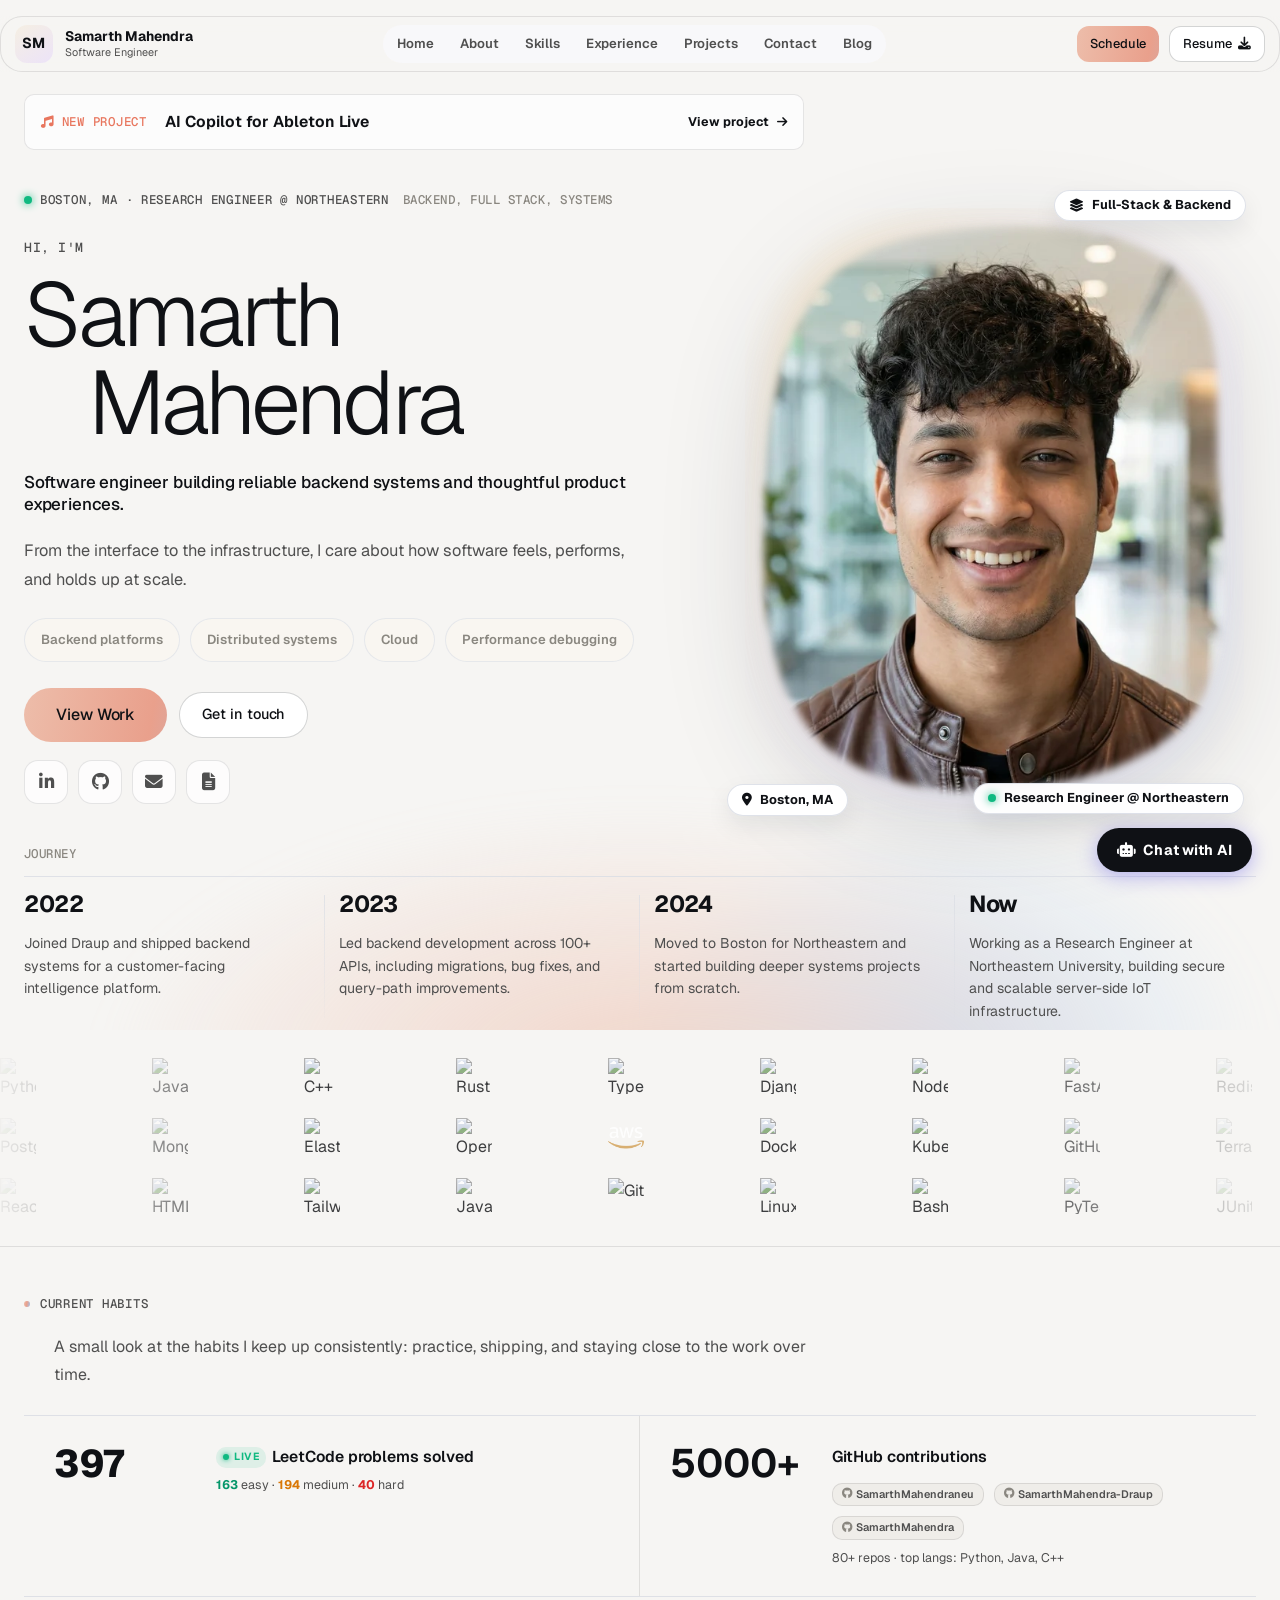
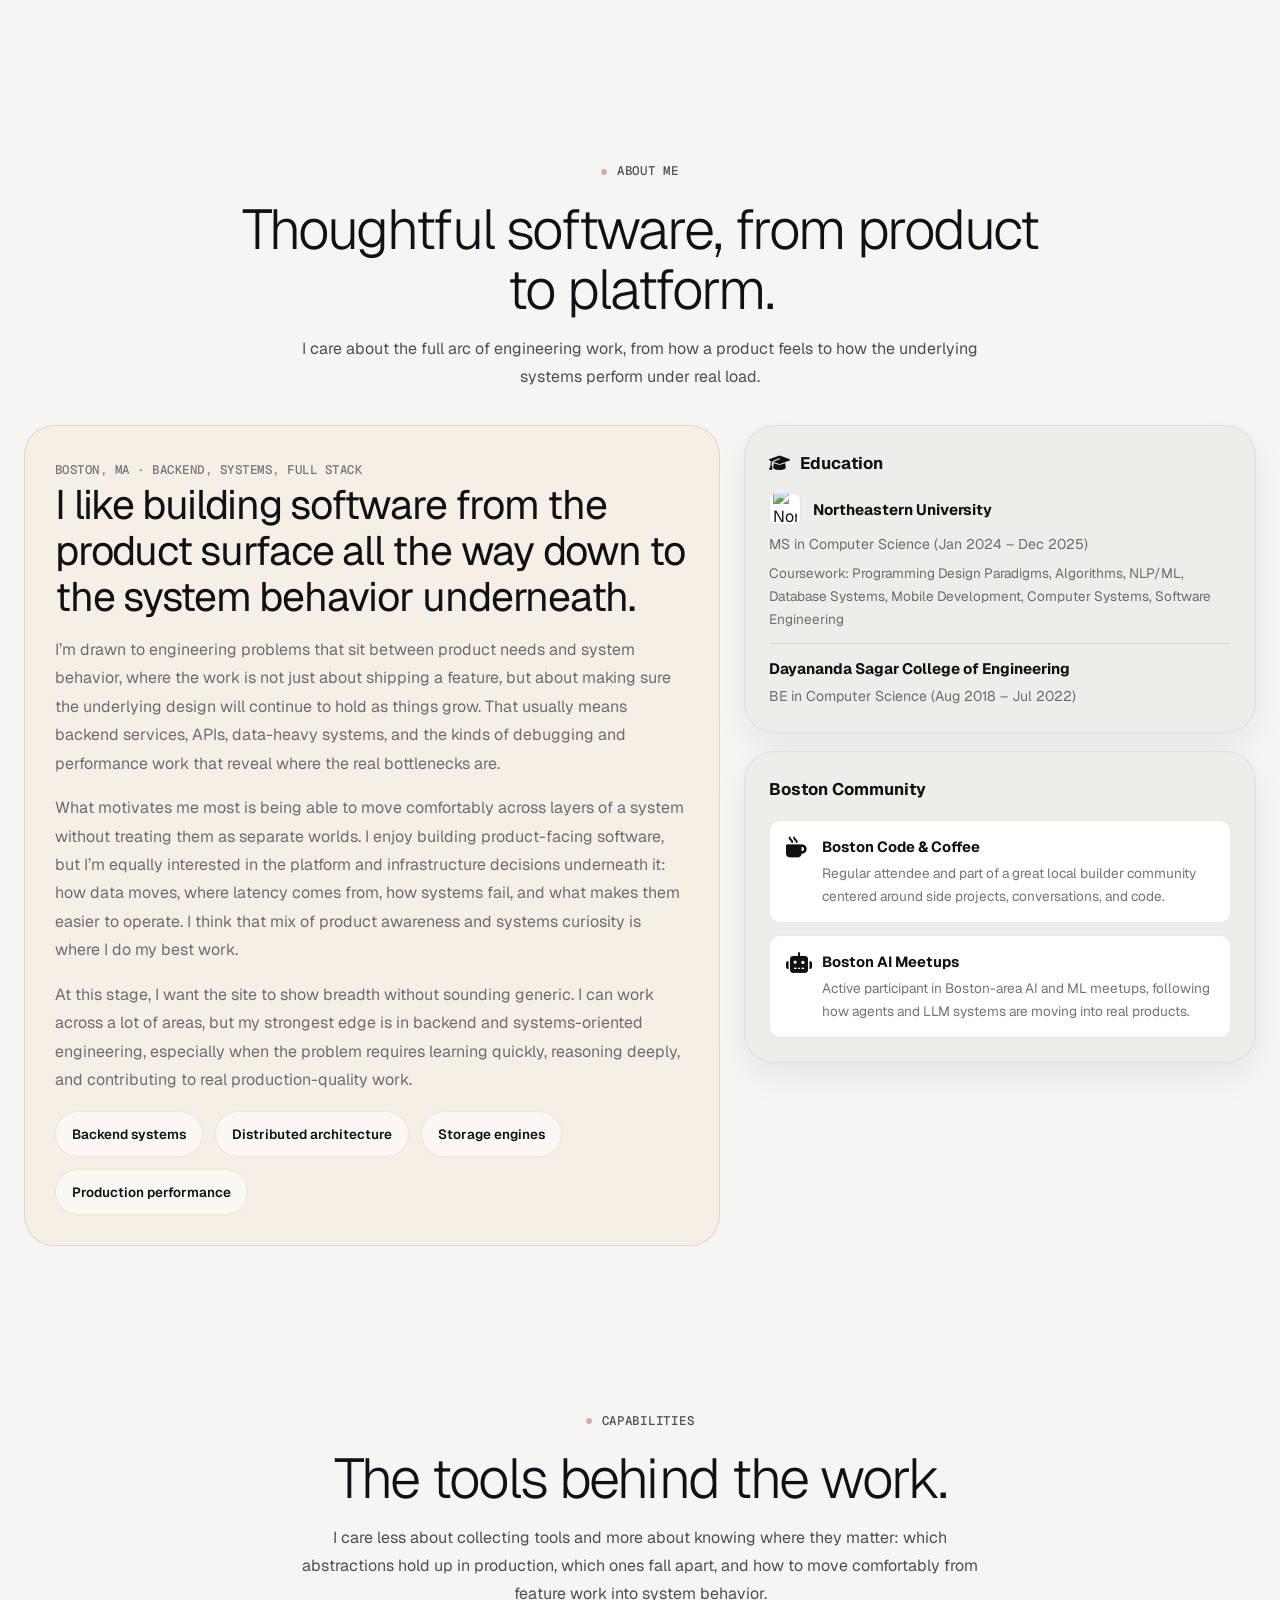
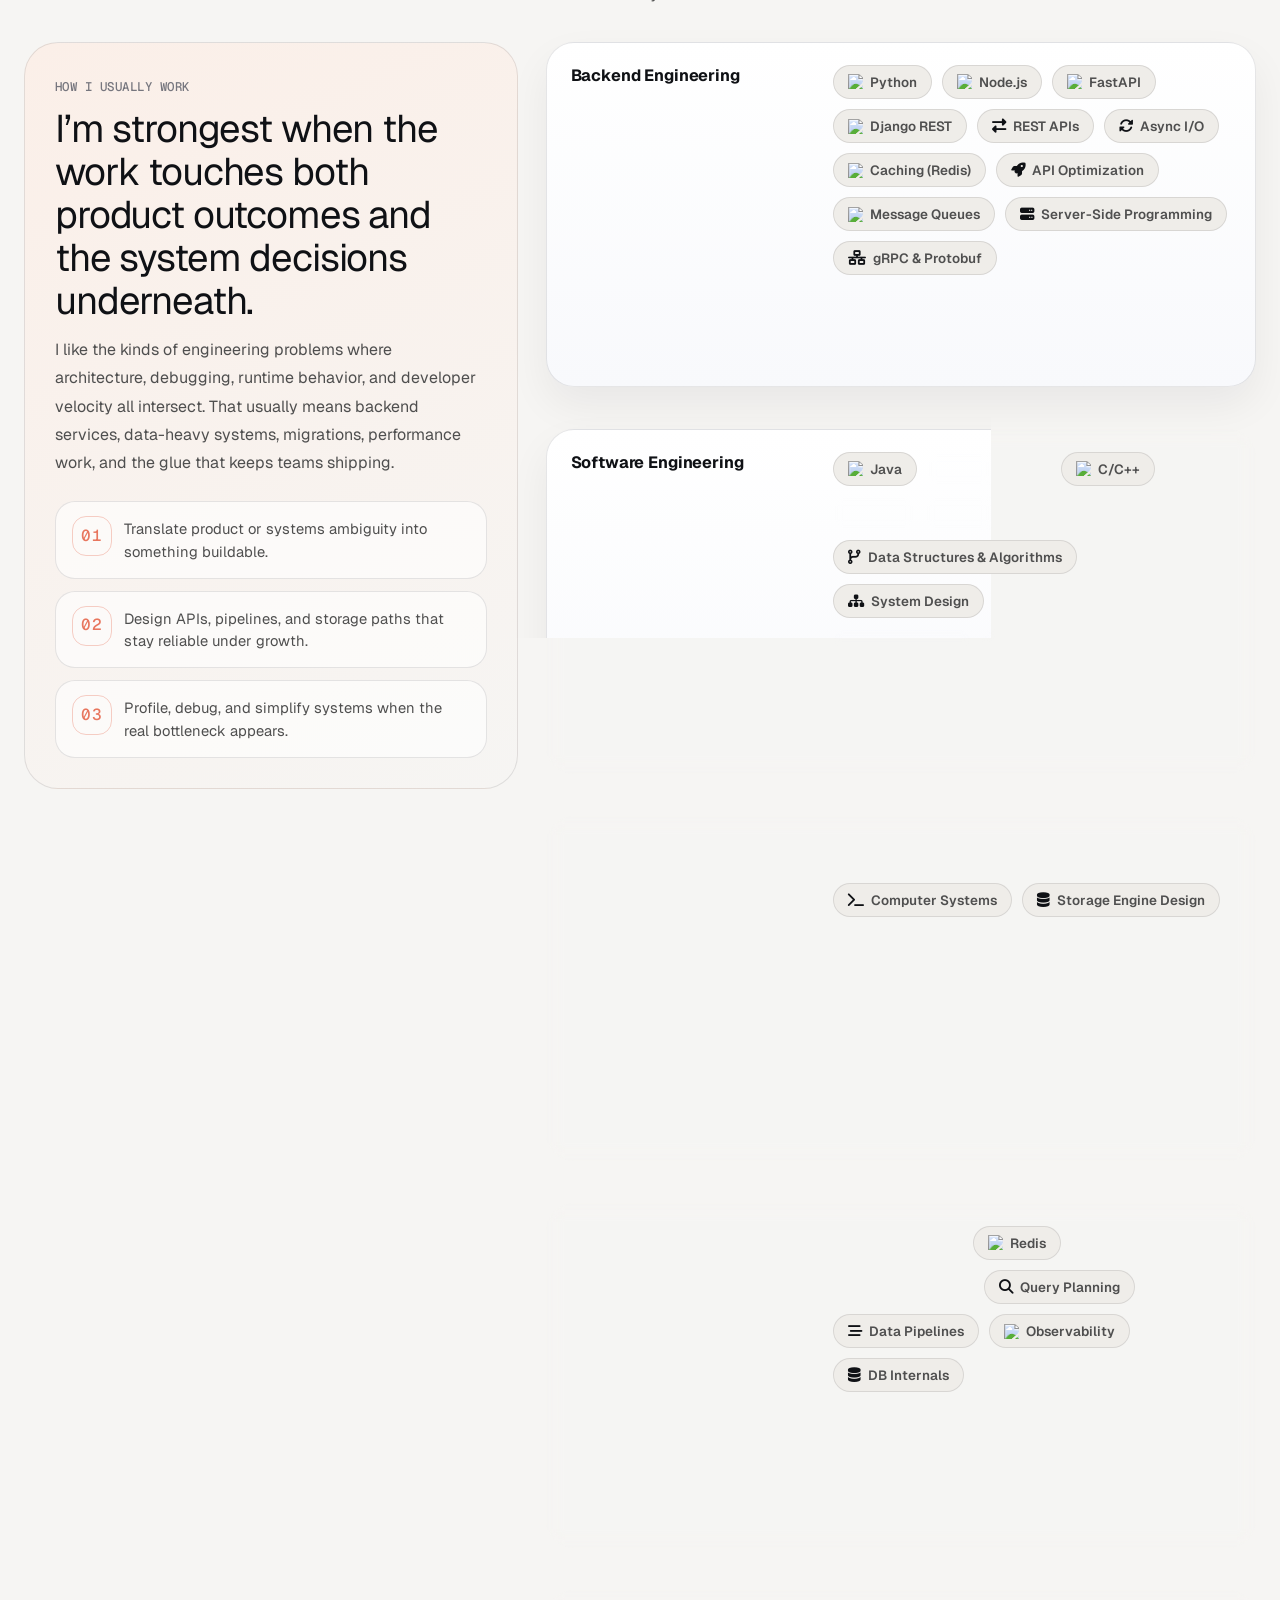
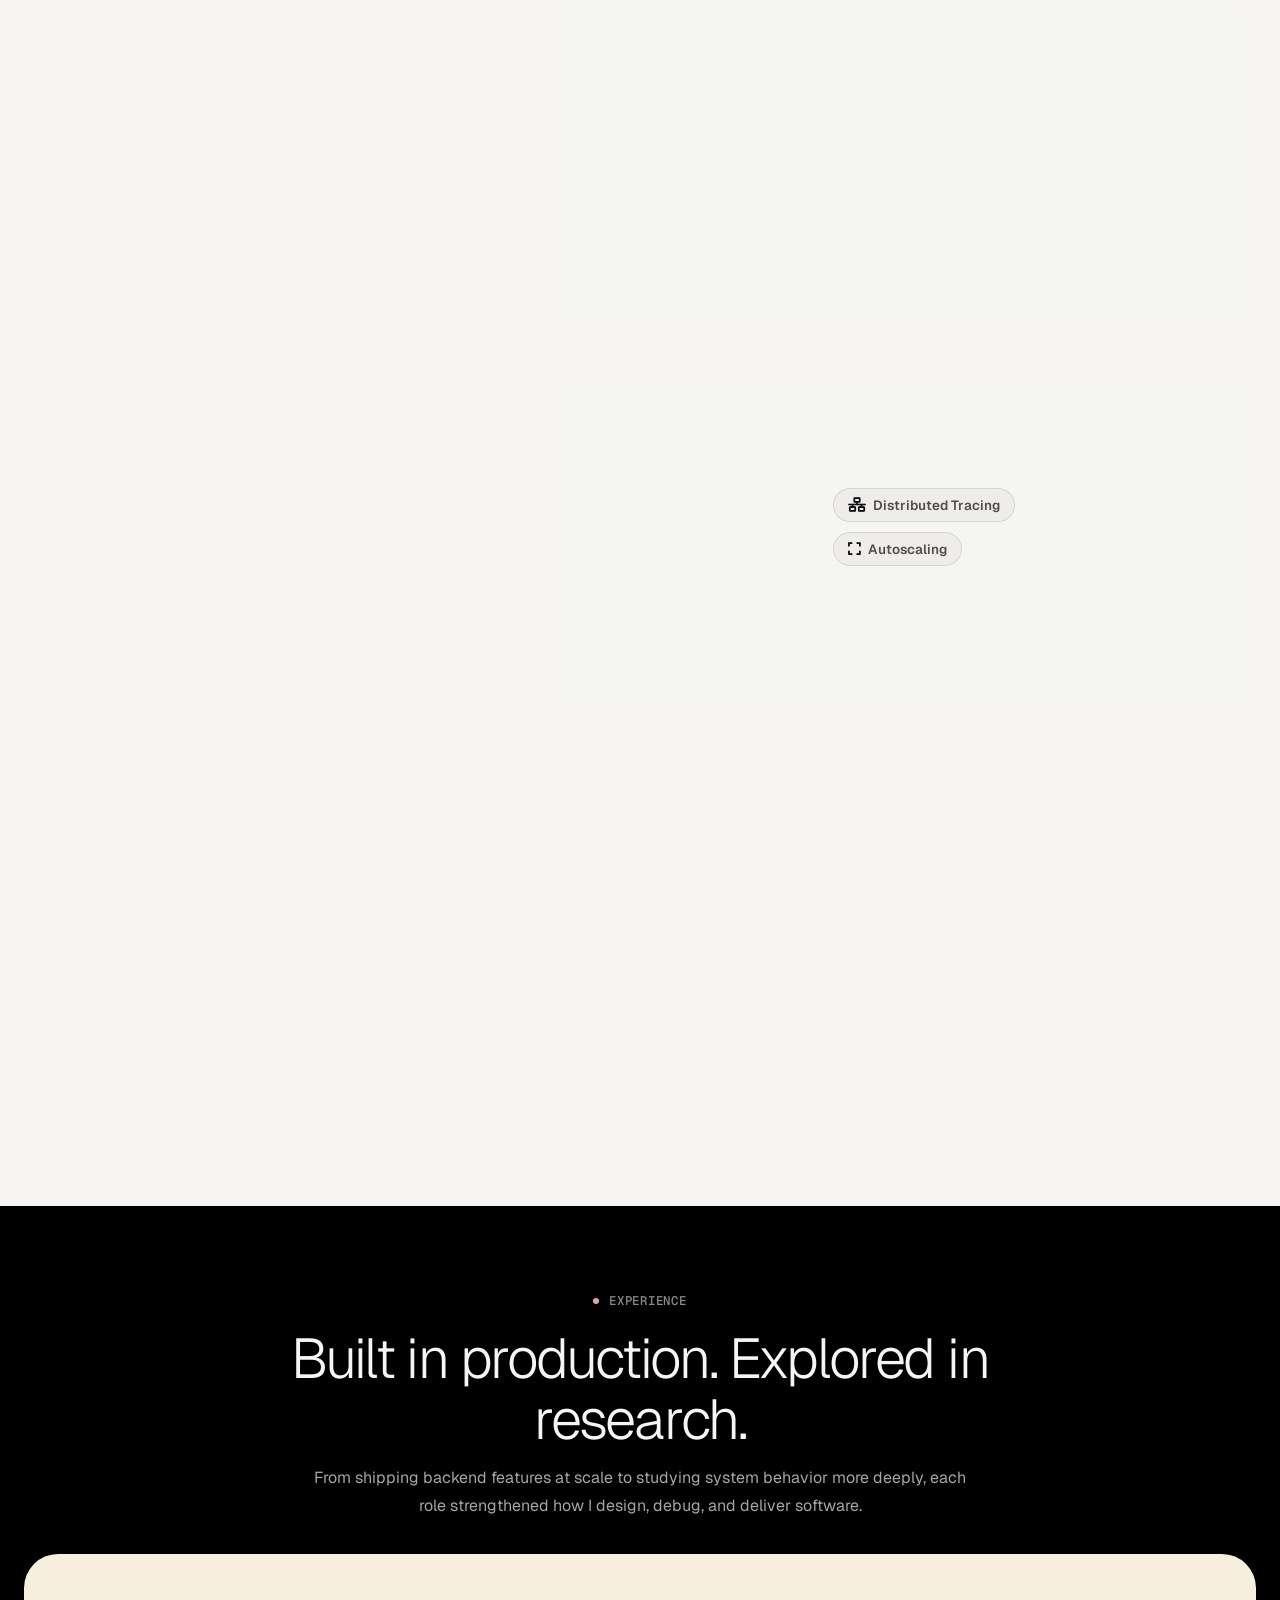
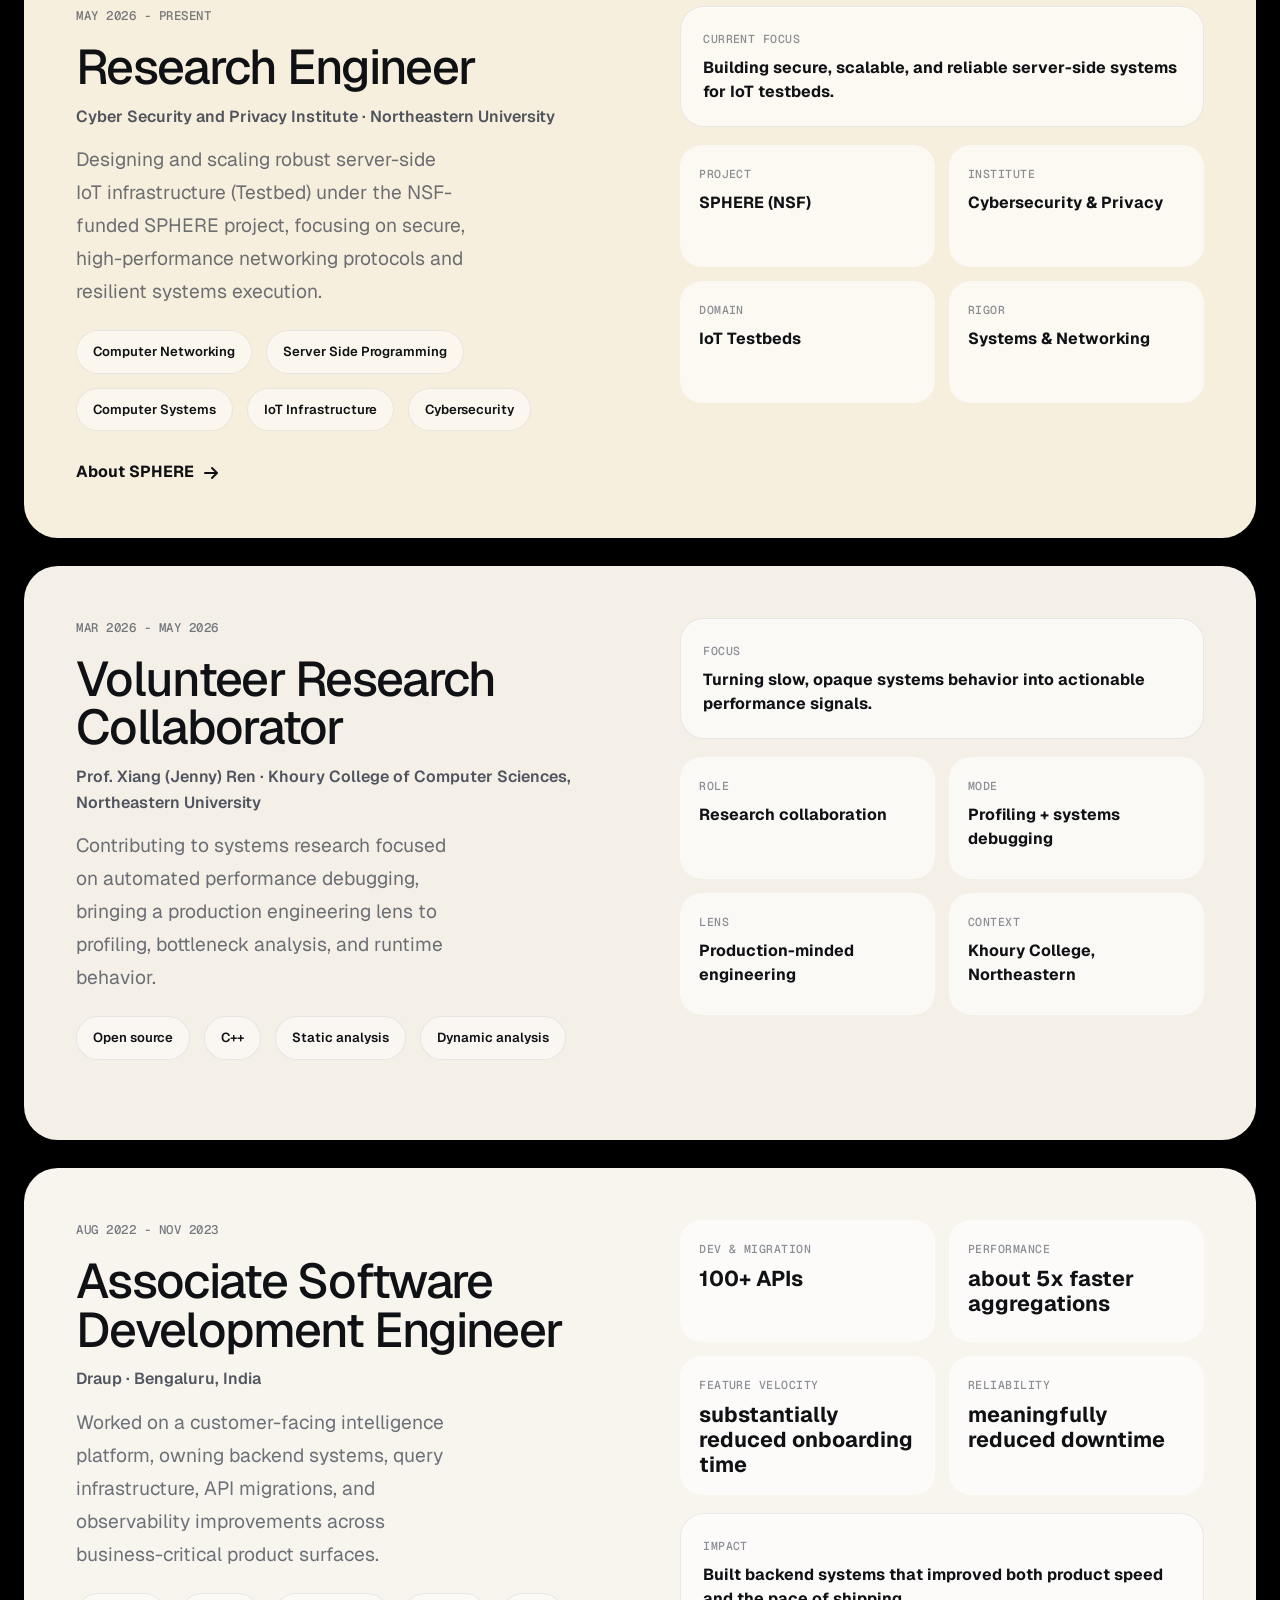
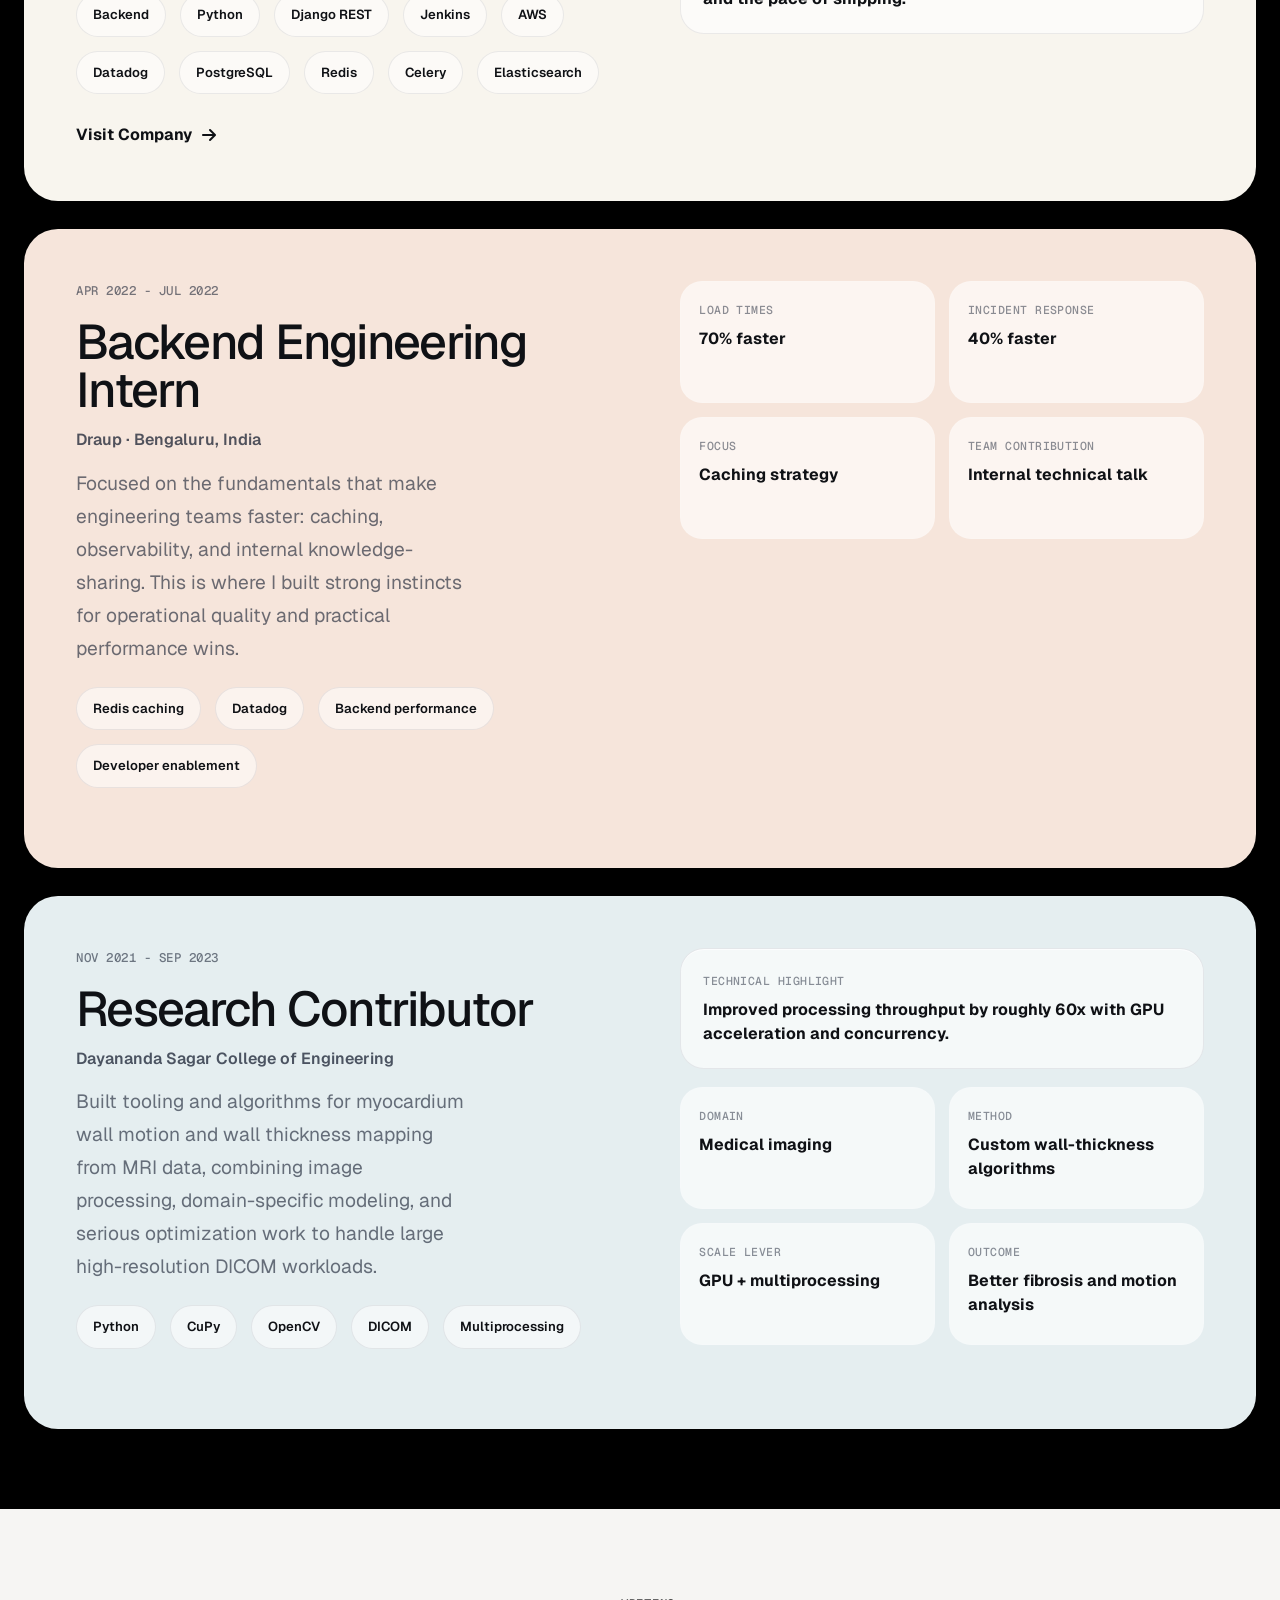
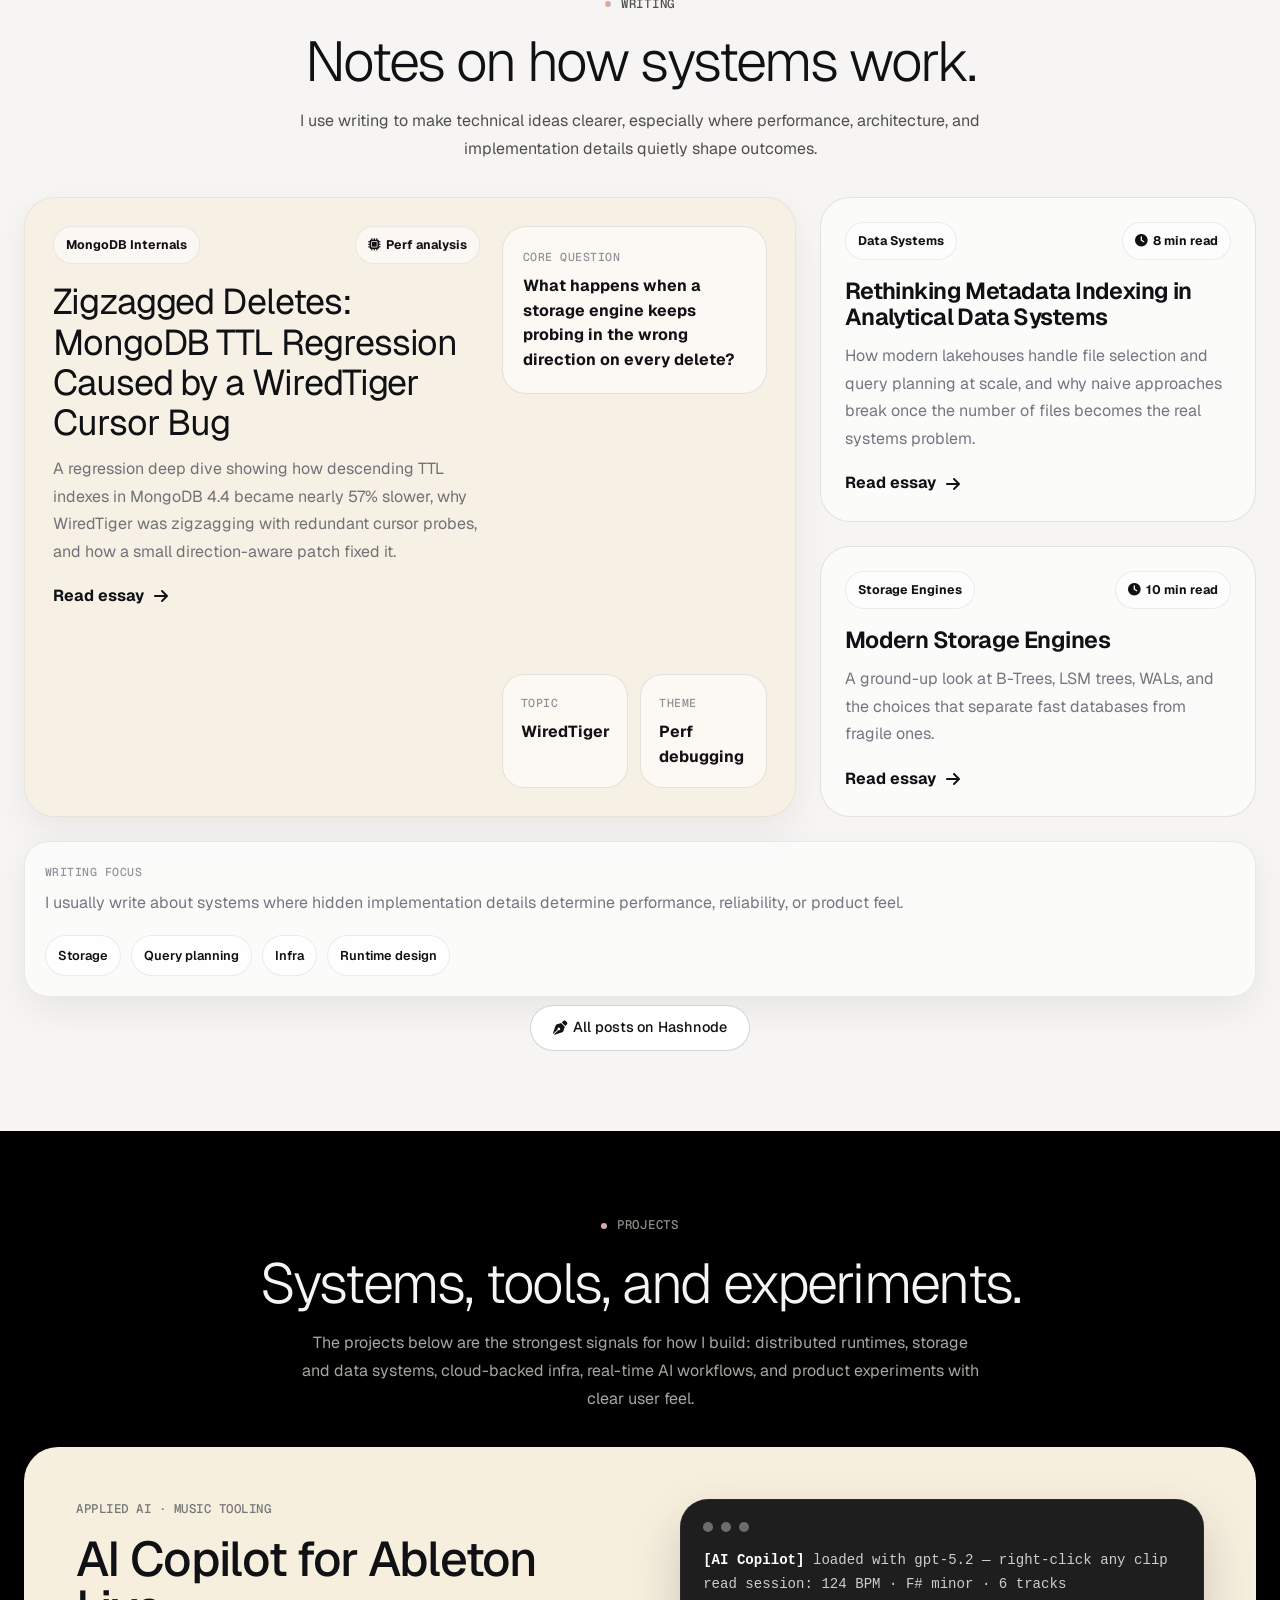
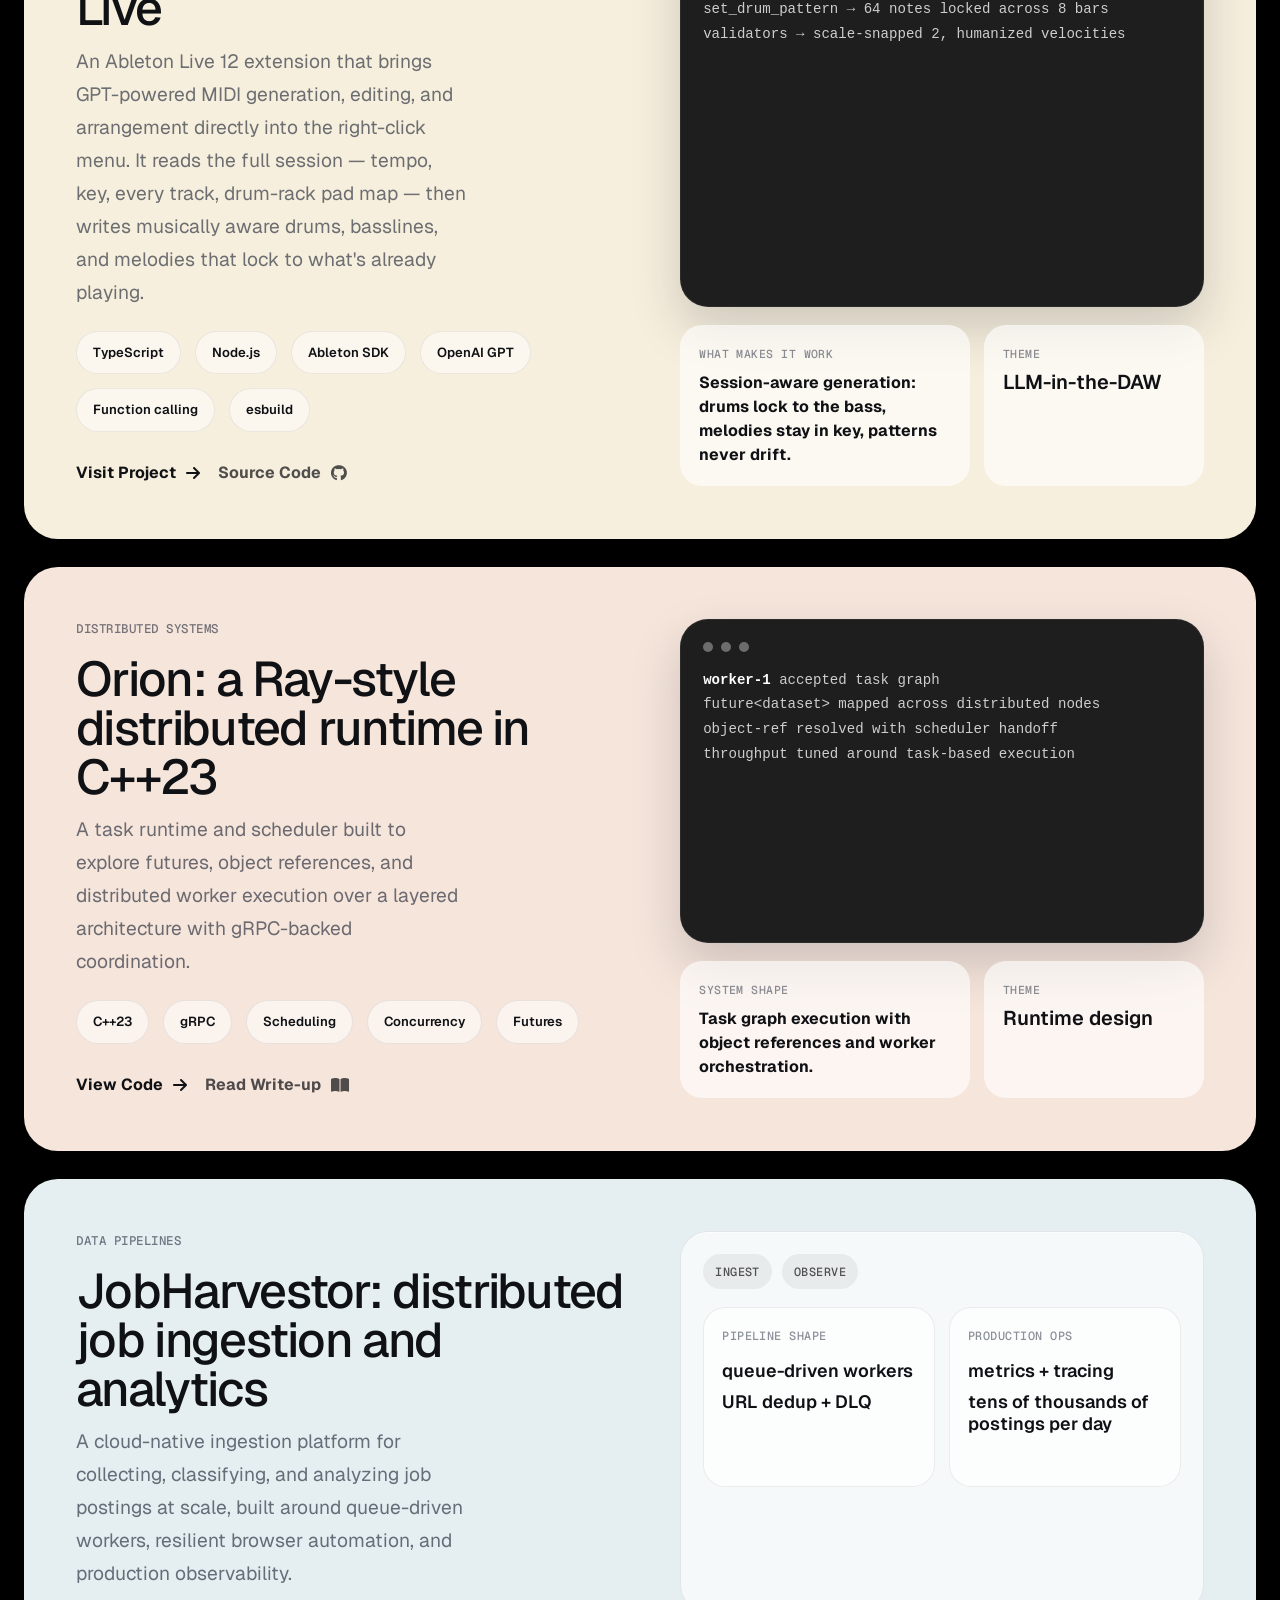
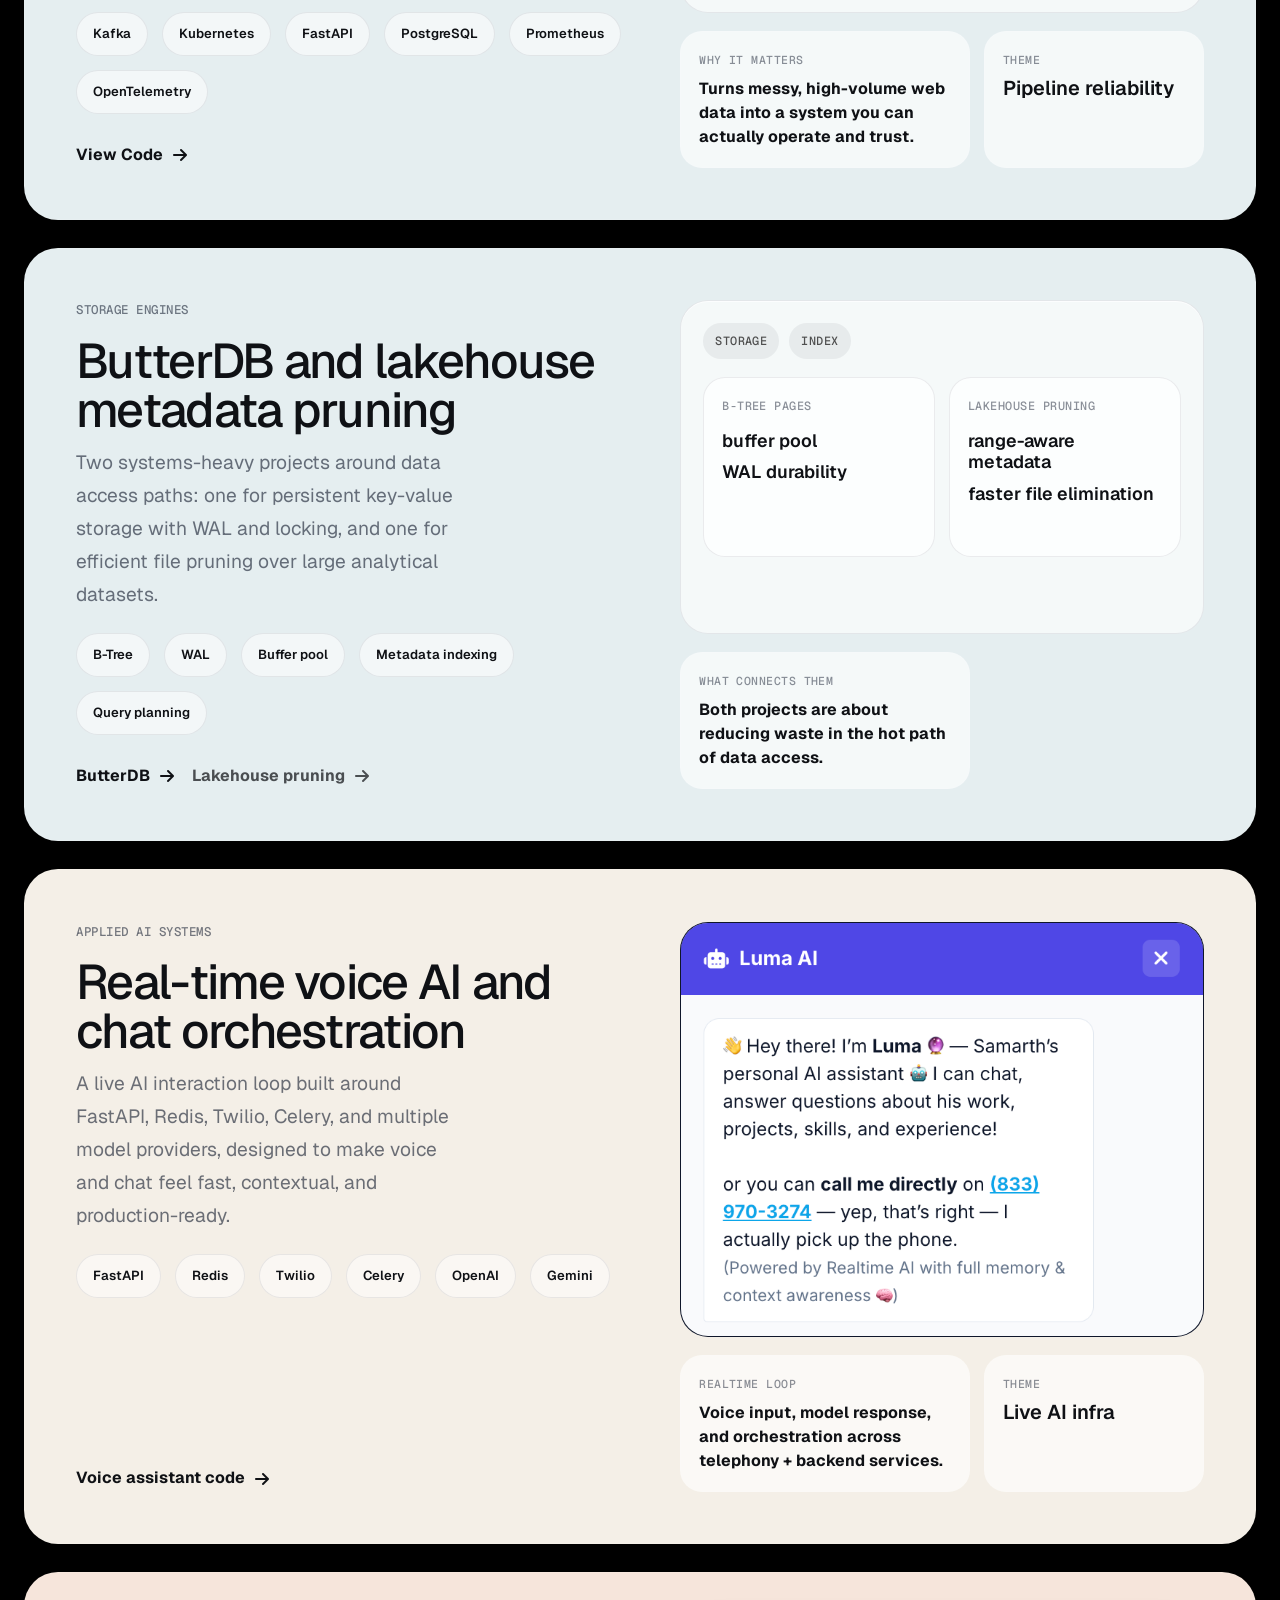
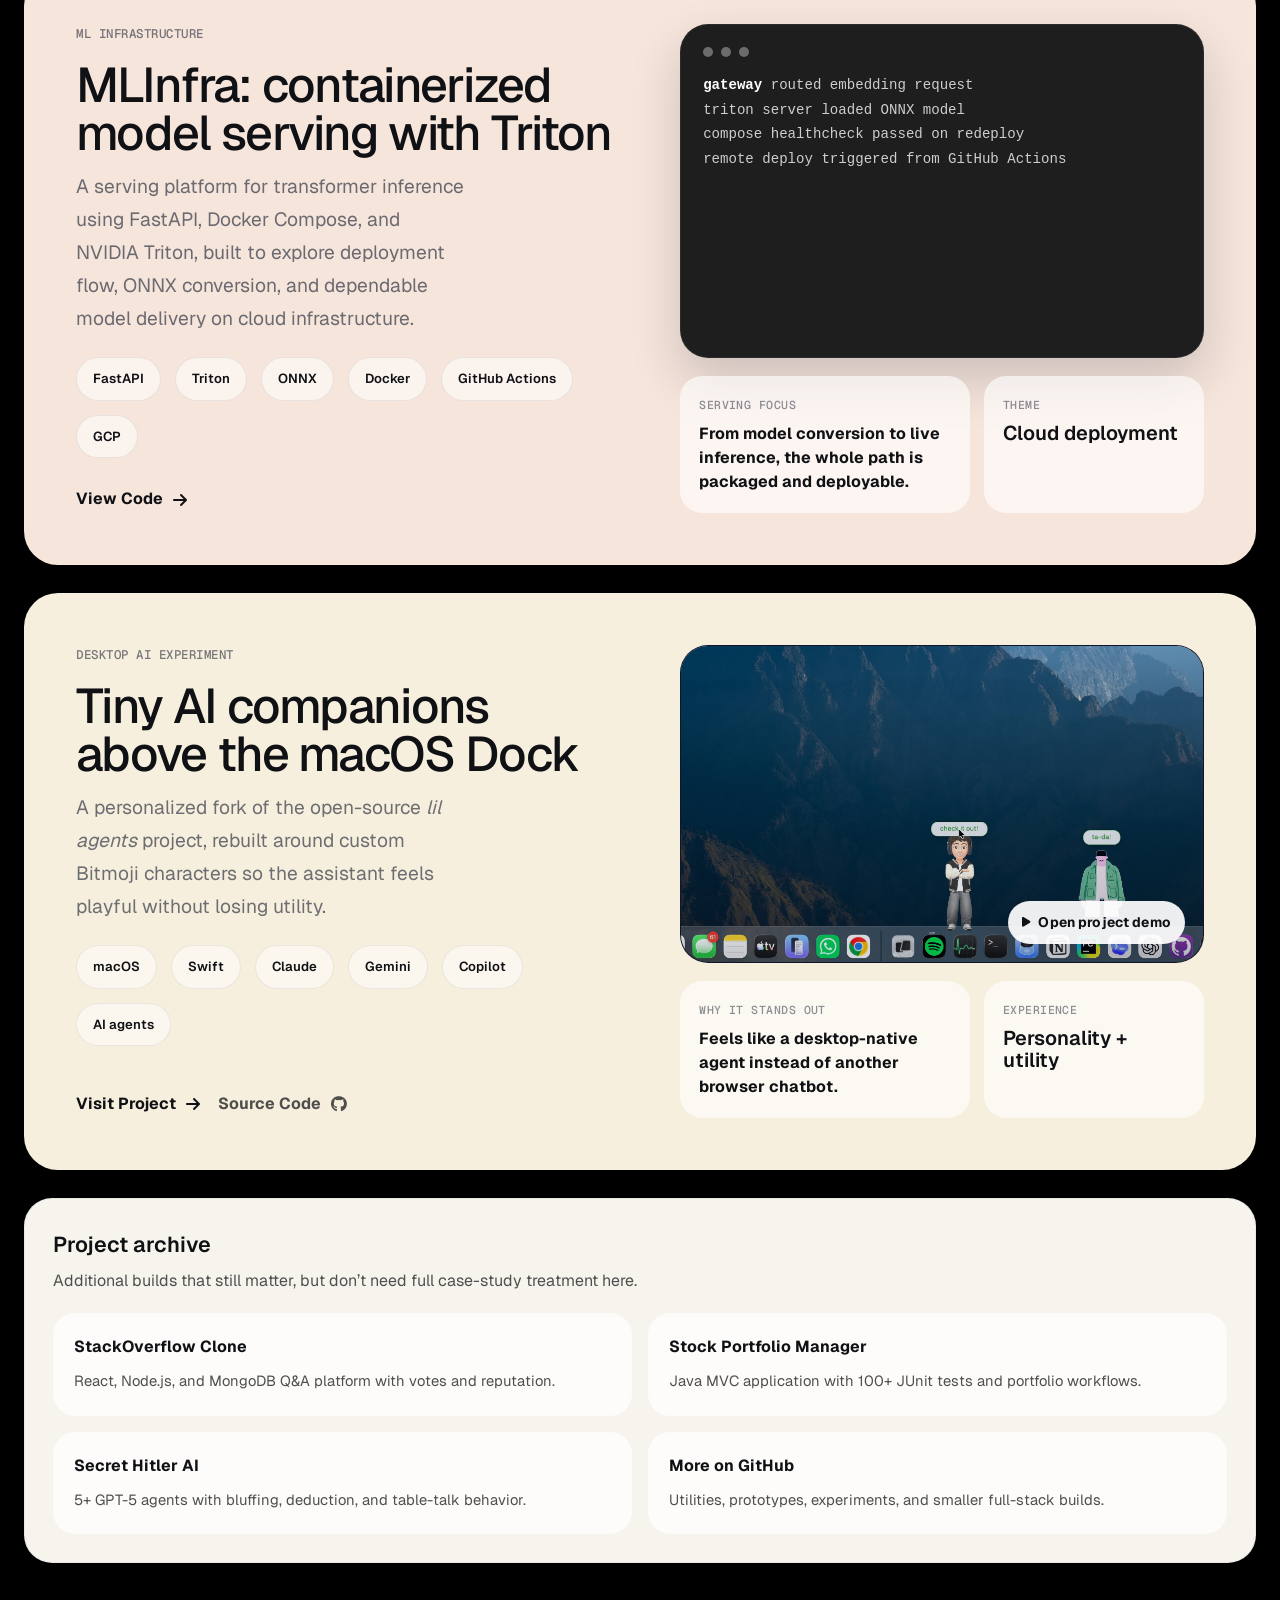
==== commit 44fbacc0: "Add a Draup-inspired design as the site's default voice Study draup.com's visual system and rebuild " ====
--- a/index.html
+++ b/index.html
@@ -30,9 +30,9 @@
     <link rel="preconnect" href="https://fonts.googleapis.com">
     <link rel="preconnect" href="https://fonts.gstatic.com" crossorigin>
     <link rel="preload" as="style"
-        href="https://fonts.googleapis.com/css2?family=Inter:wght@400;500;600;700;800&family=Newsreader:opsz,wght@6..72,400;6..72,500;6..72,600&family=Space+Grotesk:wght@400;500;600;700&display=swap">
+        href="https://fonts.googleapis.com/css2?family=Geist:wght@300;400;500;600;700&family=Geist+Mono:wght@400;500&family=Inter:wght@400;500;600;700;800&family=Newsreader:opsz,wght@6..72,400;6..72,500;6..72,600&family=Space+Grotesk:wght@400;500;600;700&display=swap">
     <link
-        href="https://fonts.googleapis.com/css2?family=Inter:wght@400;500;600;700;800&family=Newsreader:opsz,wght@6..72,400;6..72,500;6..72,600&family=Space+Grotesk:wght@400;500;600;700&display=swap"
+        href="https://fonts.googleapis.com/css2?family=Geist:wght@300;400;500;600;700&family=Geist+Mono:wght@400;500&family=Inter:wght@400;500;600;700;800&family=Newsreader:opsz,wght@6..72,400;6..72,500;6..72,600&family=Space+Grotesk:wght@400;500;600;700&display=swap"
         rel="stylesheet">
 
     <!-- Icons -->
@@ -51,6 +51,7 @@
 
     <!-- Custom CSS -->
     <link rel="stylesheet" href="styles.css">
+    <link rel="stylesheet" href="draup.css">
     <script>
         (function (h, o, u, n, d) {
             h = h[d] = h[d] || { q: [], onReady: function (c) { h.q.push(c) } }
@@ -729,7 +730,7 @@
             </div>
         </section>
         <!-- Experience Section -->
-        <section id="experience" class="section alt-bg" style="background: #FFFFFF; position: relative; z-index: 2;">
+        <section id="experience" class="section alt-bg" style="position: relative; z-index: 2;">
             <div class="container">
                 <div class="stacked-section-intro" data-aos="fade-up">
                     <span class="stacked-section-label">Experience</span>
@@ -1051,7 +1052,7 @@
         </section>
 
         <!-- Projects Section -->
-        <section id="projects" class="section alt-bg" style="background: #FFFFFF; position: relative; z-index: 2;">
+        <section id="projects" class="section alt-bg" style="position: relative; z-index: 2;">
             <div class="container">
                 <div class="stacked-section-intro" data-aos="fade-up">
                     <span class="stacked-section-label">Projects</span>
@@ -1525,6 +1526,17 @@
                     </div>
 
                     <div class="type-lab-options" role="radiogroup" aria-label="Site font presets">
+                        <button class="font-choice-card is-active" type="button" data-font-choice="draup"
+                            data-font-label="Signal" aria-pressed="true">
+                            <span class="font-choice-kicker">Default</span>
+                            <strong>Signal</strong>
+                            <p>Thin Geist display, monospace labels, bold numbers. Quiet, precise, technical.</p>
+                            <div class="font-choice-preview font-choice-preview--draup">
+                                <span>Systems that hold up.</span>
+                                <span>Precise + calm</span>
+                            </div>
+                        </button>
+
                         <button class="font-choice-card" type="button" data-font-choice="cupertino"
                             data-font-label="Cupertino" aria-pressed="false">
                             <span class="font-choice-kicker">Apple-like</span>
@@ -1536,8 +1548,9 @@
                             </div>
                         </button>
 
-                        <button class="font-choice-card is-active" type="button" data-font-choice="editorial"
-                            data-font-label="Editorial" aria-pressed="true">
+
+                        <button class="font-choice-card" type="button" data-font-choice="editorial"
+                            data-font-label="Editorial" aria-pressed="false">
                             <span class="font-choice-kicker">Essay-led</span>
                             <strong>Editorial</strong>
                             <p>Newsreader display with clean sans body copy. More thoughtful, more authored.</p>
--- a/draup.css
+++ b/draup.css
@@ -0,0 +1,496 @@
+/* ============================================================
+   DRAUP-INSPIRED THEME
+   A layer over styles.css, loaded after it; nothing in styles.css is edited.
+
+   The language, borrowed from draup.com and rebuilt with open (OFL) fonts:
+   - warm off-white surfaces alternating with pure black sections
+   - thin display type with tight tracking, bold sans for numbers
+   - monospace uppercase eyebrows and step labels
+   - a terracotta -> blue shimmer band travelling through headlines
+
+   Structure:
+     1. Tokens
+     2. Type (applies in both colour modes)
+     3. Light-mode colour and surfaces
+     4. Dark-mode tokens
+     5. Type Lab
+   Colour rules are scoped to light mode because the existing dark theme
+   styles surfaces its own way; hard-coding cream surfaces here left dark
+   mode's light text sitting on a light page.
+   ============================================================ */
+
+
+/* ---------- 1. Tokens ---------- */
+:root {
+    --dr-cream: #F6F5F3;
+    --dr-cream-2: #EFEDE9;
+    --dr-ink: #0F1115;
+    --dr-ink-soft: #4F4F4F;
+    --dr-ink-mute: #8A8780;
+    --dr-black: #000000;
+    --dr-terracotta: #E8765E;
+    --dr-blue: #518DD2;
+    --dr-peach: #EDBDAA;
+    --dr-salmon: #E9A08C;
+    --dr-line: rgba(15, 17, 21, 0.10);
+    --dr-line-strong: rgba(15, 17, 21, 0.18);
+    --dr-accent-grad: linear-gradient(100deg, var(--dr-peach) 0%, var(--dr-salmon) 45%, #9FC1EA 100%);
+    --dr-shimmer: linear-gradient(100deg,
+        currentColor 36%, var(--dr-terracotta) 46%, var(--dr-blue) 54%, currentColor 64%);
+    --dr-mono: "Geist Mono", ui-monospace, "SF Mono", Menlo, monospace;
+
+    /* Re-point the existing tokens so every var()-driven rule follows. */
+    --bg-main: var(--dr-cream);
+    --bg-alt: var(--dr-cream-2);
+    --bg-card: #FFFFFF;
+    --bg-card-hover: #FBFAF8;
+    --text-primary: var(--dr-ink);
+    --text-secondary: var(--dr-ink-soft);
+    --text-tertiary: var(--dr-ink-mute);
+    --accent-primary: var(--dr-ink);
+    --accent-secondary: var(--dr-blue);
+    --border-color: var(--dr-line);
+    --border-hover: var(--dr-line-strong);
+    --shadow-sm: none;
+    --shadow-md: 0 1px 0 rgba(15, 17, 21, 0.04);
+    --shadow-lg: 0 24px 60px -30px rgba(15, 17, 21, 0.18);
+    --shadow-hover: 0 24px 60px -28px rgba(15, 17, 21, 0.22);
+    --radius: 14px;
+    --radius-sm: 10px;
+}
+
+
+/* ---------- 2. Type ---------- */
+
+/* A fourth Type Lab voice, and the new default. */
+body[data-font-preset="draup"] {
+    --font-display: "Geist", "Inter", -apple-system, BlinkMacSystemFont, sans-serif;
+    --font-heading: "Geist", "Inter", -apple-system, BlinkMacSystemFont, sans-serif;
+    --font-body: "Geist", "Inter", -apple-system, BlinkMacSystemFont, sans-serif;
+    font-family: var(--font-body);
+    -webkit-font-smoothing: antialiased;
+}
+
+/* Headlines: thin and tight. */
+body[data-font-preset="draup"] .hero-display-name,
+body[data-font-preset="draup"] .stacked-section-title,
+body[data-font-preset="draup"] .type-lab-title {
+    font-family: var(--font-display);
+    font-weight: 300;
+    font-style: normal;
+}
+
+body[data-font-preset="draup"] .hero-display-name {
+    font-size: clamp(3.4rem, 7vw, 6.2rem);
+    line-height: 0.98;
+    letter-spacing: -0.045em;
+}
+
+body[data-font-preset="draup"] .stacked-section-title {
+    font-size: clamp(2.2rem, 4.4vw, 3.5rem);
+    line-height: 1.08;
+    letter-spacing: -0.035em;
+}
+
+/* Card headlines sit between: light enough not to fight the thin titles. */
+body[data-font-preset="draup"] .about-story-title,
+body[data-font-preset="draup"] .skills-feature-card h3,
+body[data-font-preset="draup"] .writing-feature-copy h3,
+body[data-font-preset="draup"] .contact-box h3 {
+    font-weight: 400;
+    letter-spacing: -0.03em;
+    line-height: 1.12;
+}
+
+body[data-font-preset="draup"] .showcase-title {
+    font-weight: 500;
+    letter-spacing: -0.035em;
+}
+
+/* The shimmer: text in its own colour with a narrow warm-to-cool band
+   passing through. currentColor keeps it right on light and dark surfaces. */
+.dr-shimmer,
+body[data-font-preset="draup"] .stacked-section-title,
+body[data-font-preset="draup"] .hero-display-name .dn-line {
+    background-image: var(--dr-shimmer);
+    background-size: 300% 100%;
+    background-position: 100% 0;
+    -webkit-background-clip: text;
+    background-clip: text;
+    -webkit-text-fill-color: transparent;
+    animation: dr-shimmer 7s cubic-bezier(0.45, 0, 0.2, 1) infinite;
+}
+
+body[data-font-preset="draup"] .hero-display-name .dn-line + .dn-line {
+    animation-delay: 0.35s;
+}
+
+/* The old accent-coloured second line would fight the shimmer. */
+body[data-font-preset="draup"] .dn-indent {
+    color: var(--text-primary);
+}
+
+@keyframes dr-shimmer {
+    0%, 18% { background-position: 100% 0; }
+    62%, 100% { background-position: 0% 0; }
+}
+
+@media (prefers-reduced-motion: reduce) {
+    .dr-shimmer,
+    body[data-font-preset="draup"] .stacked-section-title,
+    body[data-font-preset="draup"] .hero-display-name .dn-line {
+        animation: none;
+        background: none;
+        -webkit-text-fill-color: currentColor;
+    }
+}
+
+/* Numbers: bold sans, as draup.com sets its stats. */
+body[data-font-preset="draup"] .journey-year,
+body[data-font-preset="draup"] [class*="stat-value"],
+body[data-font-preset="draup"] [class*="stat-number"],
+body[data-font-preset="draup"] [class*="metric-value"] {
+    font-family: var(--font-display);
+    font-weight: 700;
+    letter-spacing: -0.02em;
+}
+
+/* Eyebrows: monospace, uppercase, no pill. */
+.stacked-section-label,
+.hero-kicker,
+.hero-location-tag {
+    font-family: var(--dr-mono);
+    font-size: 0.78rem;
+    font-weight: 500;
+    letter-spacing: 0.06em;
+    text-transform: uppercase;
+}
+
+.stacked-section-label {
+    padding: 0;
+    margin-bottom: 18px;
+    background: none;
+    border-radius: 0;
+}
+
+.stacked-section-label::before {
+    content: "";
+    display: inline-block;
+    width: 6px;
+    height: 6px;
+    margin-right: 10px;
+    border-radius: 50%;
+    background: var(--dr-accent-grad);
+    vertical-align: middle;
+}
+
+/* Numbered steps read as draup.com's monospace step labels. */
+.skills-feature-points > div > span {
+    font-family: var(--dr-mono);
+    font-weight: 500;
+    letter-spacing: 0.04em;
+}
+
+.btn {
+    border-radius: 999px;
+    font-weight: 500;
+    letter-spacing: -0.005em;
+}
+
+
+/* ---------- 3. Light-mode colour and surfaces ---------- */
+body:not([data-theme="dark"]) {
+    background: var(--dr-cream);
+    color: var(--dr-ink);
+}
+
+body:not([data-theme="dark"]) .hero-section,
+body:not([data-theme="dark"]) .section:not(.alt-bg) {
+    background: var(--dr-cream);
+}
+
+/* styles.css pins #about to white with !important; only an equal !important
+   later in the cascade can return it to the cream surface. */
+body:not([data-theme="dark"]) #about {
+    background-color: var(--dr-cream) !important;
+}
+
+body:not([data-theme="dark"]) .stacked-section-label {
+    color: var(--dr-ink-soft);
+}
+
+/* Draup's rhythm: strongest statements on pure black. The existing cards in
+   these sections were designed for light surfaces only, so they are left as
+   they are and float on the black stage; only the section's own intro text
+   flips. Re-scoping the colour tokens instead would turn every card's text
+   near-white on its own cream background.
+   The #id selectors match the specificity of styles.css's per-section
+   overrides, which would otherwise force dark text here. */
+body:not([data-theme="dark"]) .section.alt-bg {
+    background: var(--dr-black);
+}
+
+body:not([data-theme="dark"]) #experience.alt-bg .stacked-section-title,
+body:not([data-theme="dark"]) #projects.alt-bg .stacked-section-title {
+    color: #F6F5F3;
+}
+
+body:not([data-theme="dark"]) #experience.alt-bg .stacked-section-copy,
+body:not([data-theme="dark"]) #projects.alt-bg .stacked-section-copy {
+    color: #A8A59F;
+}
+
+body:not([data-theme="dark"]) #experience.alt-bg .stacked-section-label,
+body:not([data-theme="dark"]) #projects.alt-bg .stacked-section-label {
+    color: #8F8C86;
+}
+
+body:not([data-theme="dark"]) .section.alt-bg [class*="-card"] {
+    border: 1px solid rgba(255, 255, 255, 0.06);
+}
+
+/* Soft warm glow under the hero, as on draup.com's landing. */
+.hero-section {
+    position: relative;
+    overflow: hidden;
+}
+
+.hero-section > * {
+    position: relative;
+    z-index: 1;
+}
+
+body:not([data-theme="dark"]) .hero-section::after {
+    content: "";
+    position: absolute;
+    left: 50%;
+    bottom: -38%;
+    width: 120%;
+    height: 70%;
+    transform: translateX(-50%);
+    background:
+        radial-gradient(closest-side, rgba(237, 189, 170, 0.55), transparent 70%),
+        radial-gradient(closest-side at 70% 50%, rgba(132, 191, 255, 0.28), transparent 70%);
+    filter: blur(20px);
+    pointer-events: none;
+    z-index: 0;
+}
+
+/* Buttons. */
+body:not([data-theme="dark"]) .btn-primary {
+    background: var(--dr-ink);
+    color: #FFFFFF;
+    box-shadow: none;
+}
+
+body:not([data-theme="dark"]) .btn-primary:hover {
+    background: #26282D;
+    color: #FFFFFF;
+    transform: translateY(-1px);
+    box-shadow: 0 10px 24px -12px rgba(15, 17, 21, 0.45);
+}
+
+body:not([data-theme="dark"]) .btn-outline {
+    background: #FFFFFF;
+    color: var(--dr-ink);
+    border: 1px solid var(--dr-line-strong);
+}
+
+body:not([data-theme="dark"]) .btn-outline:hover {
+    border-color: var(--dr-ink);
+    color: var(--dr-ink);
+}
+
+/* The one warm call to action, like draup.com's "Book a Demo". Kept in both
+   modes: peach reads well on black too. The body prefix matches the
+   specificity of the light-mode .btn-primary rule above, which would
+   otherwise paint these black. */
+body .btn-primary.btn-lg,
+body .navbar .btn-primary {
+    background: var(--dr-accent-grad);
+    background-size: 200% 100%;
+    color: var(--dr-ink);
+    box-shadow: none;
+    transition: background-position 0.6s ease, transform 0.25s ease, box-shadow 0.25s ease;
+}
+
+body .btn-primary.btn-lg:hover,
+body .navbar .btn-primary:hover {
+    background: var(--dr-accent-grad);
+    background-size: 200% 100%;
+    background-position: 100% 0;
+    color: var(--dr-ink);
+}
+
+/* Navigation: flat, hairline, on cream. */
+body:not([data-theme="dark"]) .navbar .nav-container {
+    background: rgba(246, 245, 243, 0.78);
+    border: 1px solid var(--dr-line);
+    box-shadow: none;
+}
+
+/* Cards: hairlines instead of shadows. */
+body:not([data-theme="dark"]) [class*="-card"] {
+    box-shadow: none;
+}
+
+body:not([data-theme="dark"]) .section:not(.alt-bg) [class*="-card"] {
+    border-color: var(--dr-line);
+}
+
+/* Off-palette pieces from the indigo theme. The card family now spans
+   Draup's range: warm neutrals (cream/ivory/sand), a warm accent (lilac,
+   remapped to peach) and a cool accent (mist). */
+body:not([data-theme="dark"]) .showcase-card--lilac {
+    background: #F6E5DB;
+}
+
+body:not([data-theme="dark"]) .skills-feature-card {
+    background: linear-gradient(155deg, #FBEFE8 0%, #F6F5F3 100%);
+    border: 1px solid var(--dr-line);
+}
+
+body:not([data-theme="dark"]) .skills-feature-points > div {
+    background: rgba(255, 255, 255, 0.6);
+    border-color: var(--dr-line);
+}
+
+body:not([data-theme="dark"]) .skills-feature-points > div > span {
+    background: none;
+    border: 1px solid rgba(232, 118, 94, 0.35);
+    color: var(--dr-terracotta);
+}
+
+body:not([data-theme="dark"]) .contact-box {
+    background: linear-gradient(150deg, #FBF3EC 0%, #F6E8E1 100%);
+}
+
+body:not([data-theme="dark"]) .about-panel {
+    background: var(--dr-cream-2);
+}
+
+body:not([data-theme="dark"]) ::selection {
+    background: rgba(232, 118, 94, 0.22);
+    color: var(--dr-ink);
+}
+
+:focus-visible {
+    outline: 2px solid var(--dr-terracotta);
+    outline-offset: 3px;
+}
+
+
+/* ---------- 4. Dark-mode tokens ---------- */
+/* The existing dark theme keeps its own component rules. Only its token
+   values move to Draup's palette -- true black, warm off-white, peach accent
+   in place of indigo -- and every token keeps the same light/dark polarity it
+   had, so no existing dark component flips contrast. */
+body[data-theme="dark"] {
+    --bg-main: #000000;
+    --bg-alt: #0A0A0B;
+    --bg-card: #121214;
+    --bg-card-hover: #19191C;
+    --text-primary: #F6F5F3;
+    --text-secondary: #B5B2AC;
+    --text-tertiary: #7C7973;
+    --accent-primary: var(--dr-peach);
+    --accent-secondary: #84BFFF;
+    --border-color: rgba(255, 255, 255, 0.10);
+    --border-hover: rgba(255, 255, 255, 0.22);
+    background:
+        radial-gradient(circle at top, rgba(232, 118, 94, 0.10), transparent 30%),
+        #000000;
+}
+
+
+/* ---------- 5. Type Lab ---------- */
+/* Four voices sit as a 2x2. Desktop only: styles.css drops to one column
+   below 860px, and an unconditional rule here would override that and
+   squeeze the cards into two narrow columns on phones. */
+@media (min-width: 861px) {
+    .type-lab-options {
+        grid-template-columns: repeat(2, minmax(0, 1fr));
+    }
+}
+
+body:not([data-theme="dark"]) .font-choice-card.is-active {
+    background: linear-gradient(180deg, #FFFFFF 0%, #FBF0EA 100%);
+    border-color: rgba(232, 118, 94, 0.38);
+    box-shadow: 0 22px 44px -26px rgba(232, 118, 94, 0.45);
+}
+
+.font-choice-card.is-active::after {
+    background: var(--dr-accent-grad);
+    color: var(--dr-ink);
+    font-family: var(--dr-mono);
+    font-weight: 500;
+    letter-spacing: 0.06em;
+    text-transform: uppercase;
+}
+
+/* Pinned to Geist, like the other previews are pinned to their own faces, so
+   the card still shows Signal after a visitor switches to another voice. */
+.font-choice-preview--draup span:first-child {
+    font-family: "Geist", "Inter", sans-serif;
+    font-weight: 300;
+    letter-spacing: -0.04em;
+}
+
+.font-choice-preview--draup span:last-child {
+    font-family: var(--dr-mono);
+    letter-spacing: 0.04em;
+    text-transform: uppercase;
+    font-size: 0.72rem;
+}
+
+
+/* ---------- Announcement banner ---------- */
+.announcement-kicker {
+    font-family: var(--dr-mono);
+    font-weight: 500;
+    letter-spacing: 0.06em;
+    color: var(--dr-terracotta);
+}
+
+body:not([data-theme="dark"]) .home-announcement-banner {
+    background: rgba(255, 255, 255, 0.7);
+    border-color: var(--dr-line);
+    box-shadow: none;
+}
+
+/* styles.css gives this banner a fixed white background and no dark-mode
+   rule, while its text follows the (light) dark-mode token -- white on white
+   in the original dark theme too. */
+body[data-theme="dark"] .home-announcement-banner {
+    background: rgba(255, 255, 255, 0.05);
+    border-color: rgba(255, 255, 255, 0.10);
+}
+
+body[data-theme="dark"] .announcement-action {
+    color: var(--dr-peach);
+}
+
+
+/* ---------- Every small uppercase label in mono ---------- */
+/* draup.com sets all of its small caps labels in its monospace face; that
+   consistency is much of what makes the system read as precise. Sizes are
+   left to each component -- mono runs wider, so tracking is tighter here
+   than on the section eyebrows. */
+.hero-panel-label,
+.hero-intro-line,
+.hero-availability-note,
+.showcase-kicker,
+.showcase-side-label,
+.showcase-mini-card > span,
+.project-surface-card > span,
+.project-browser-pill,
+.project-browser-column > span,
+.writing-mini-card > span,
+.writing-quote-card > span,
+.writing-note-label,
+.font-choice-kicker,
+.type-lab-live-label {
+    font-family: var(--dr-mono);
+    font-weight: 500;
+    letter-spacing: 0.04em;
+}
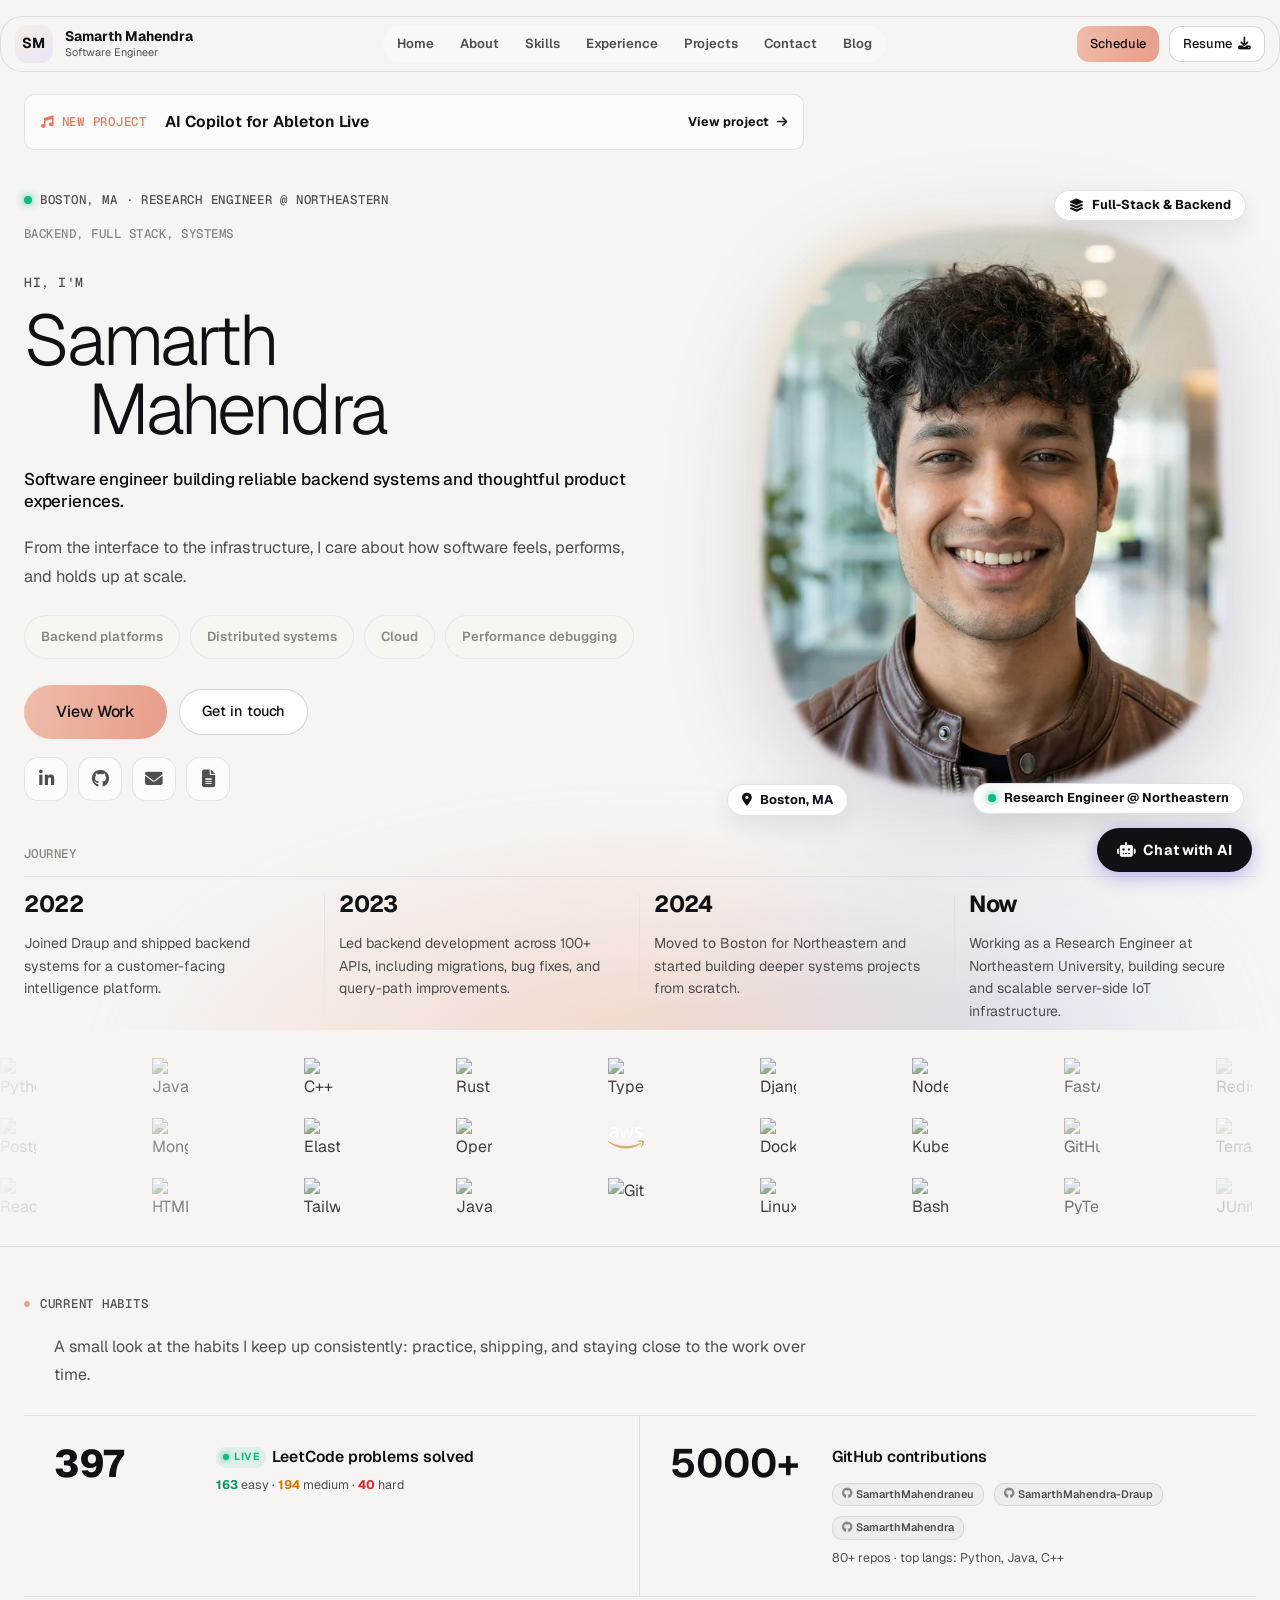
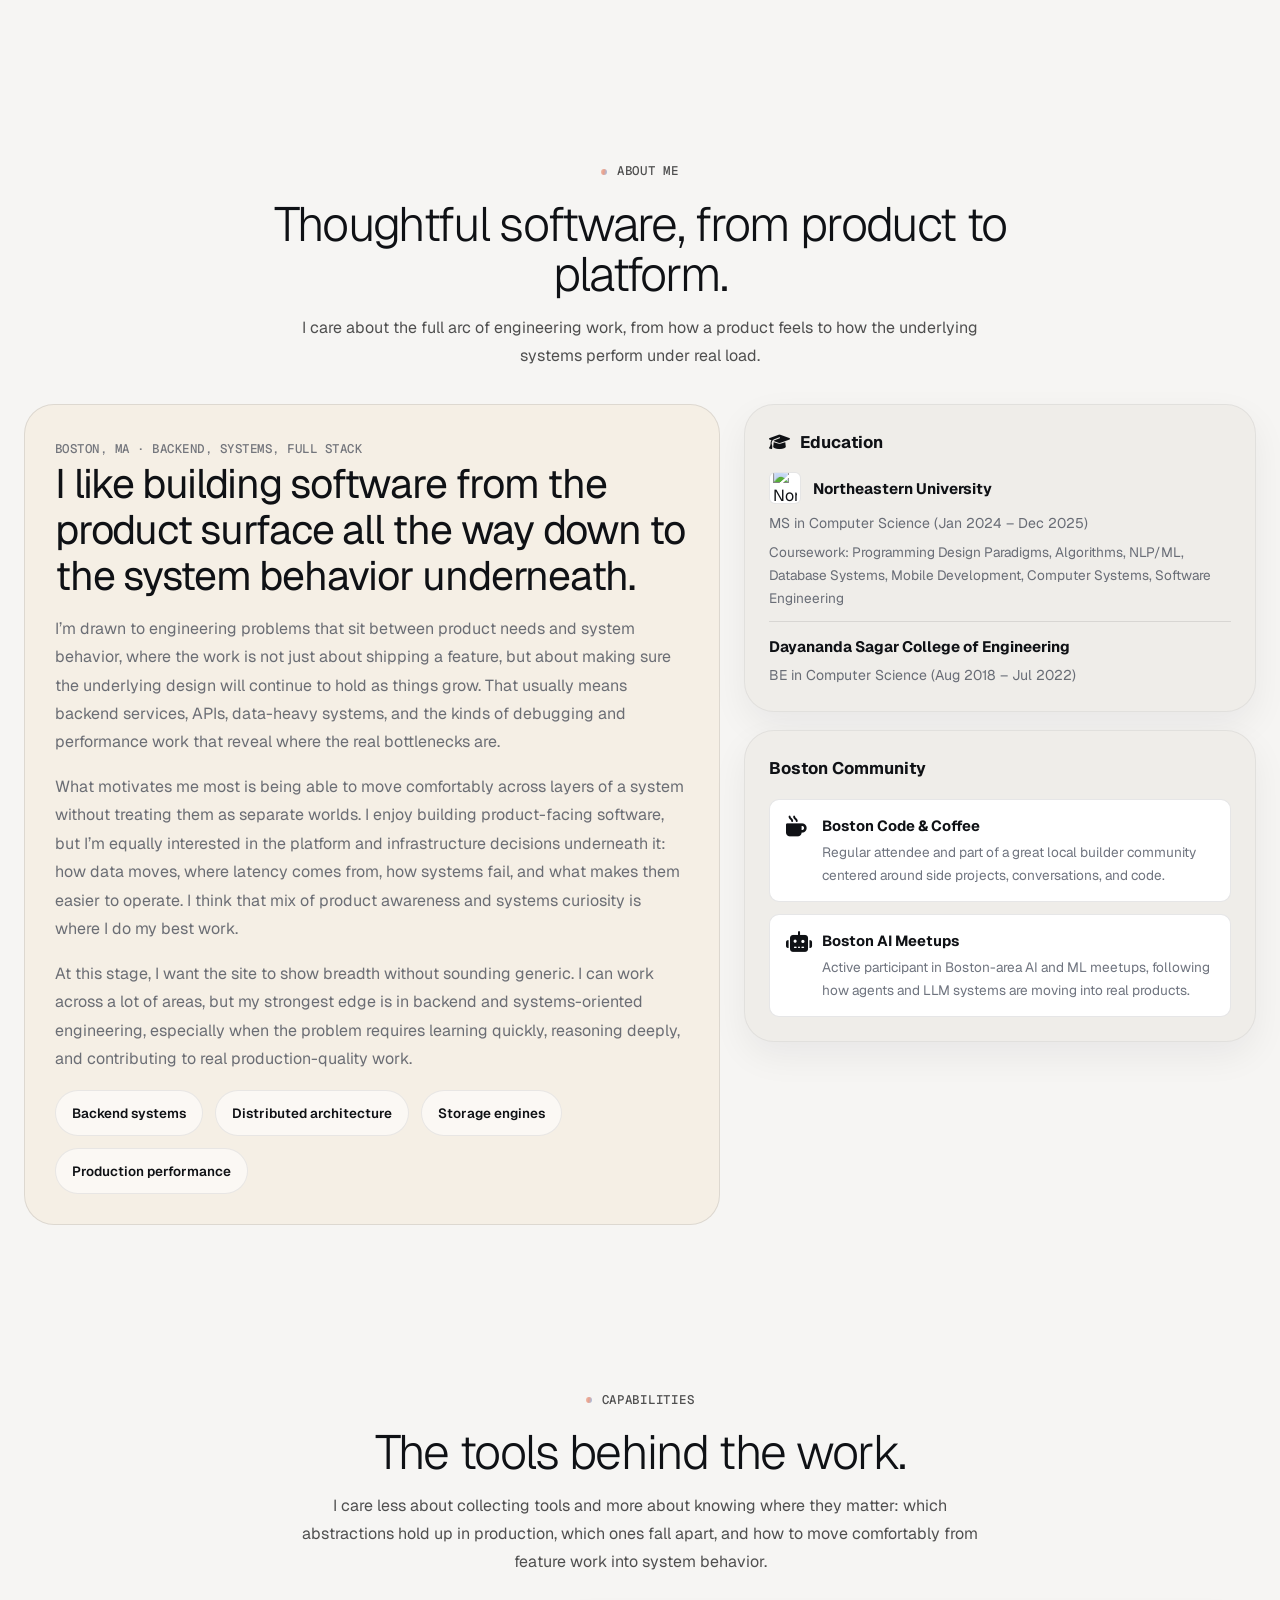
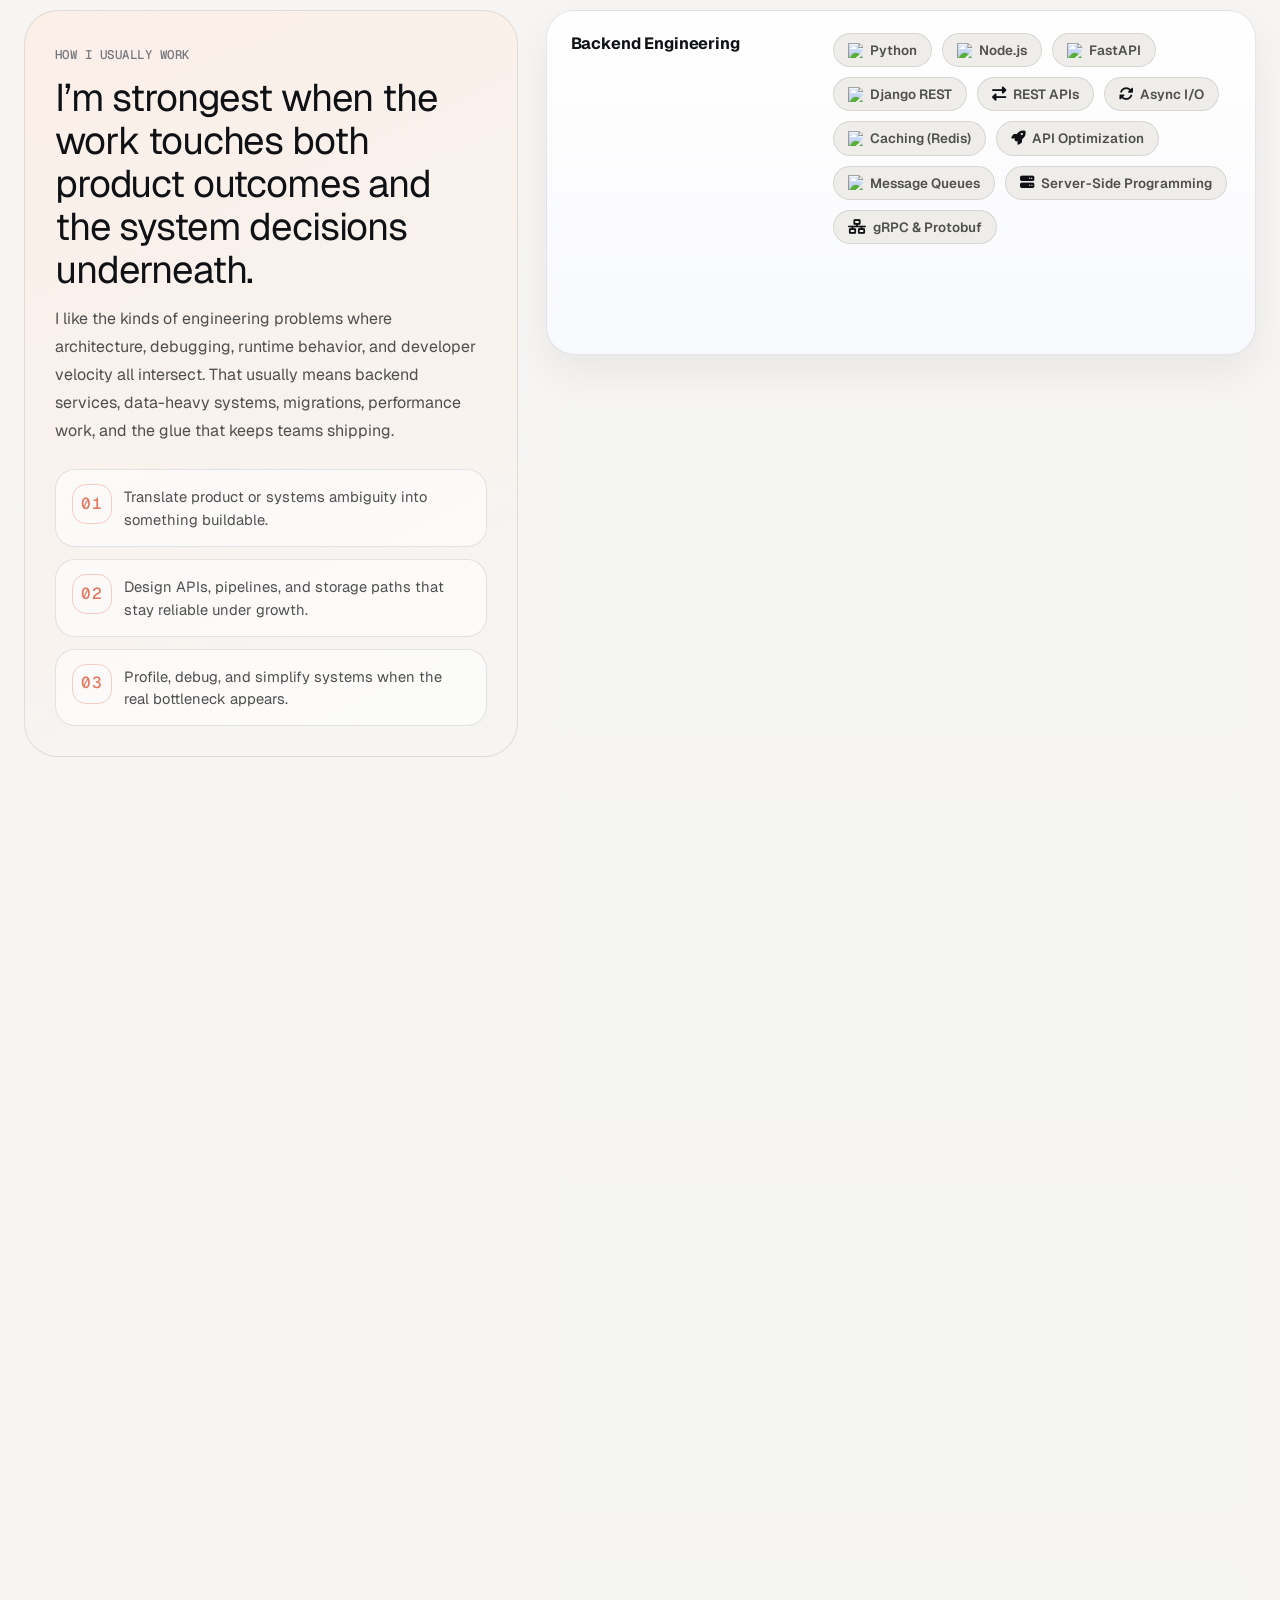
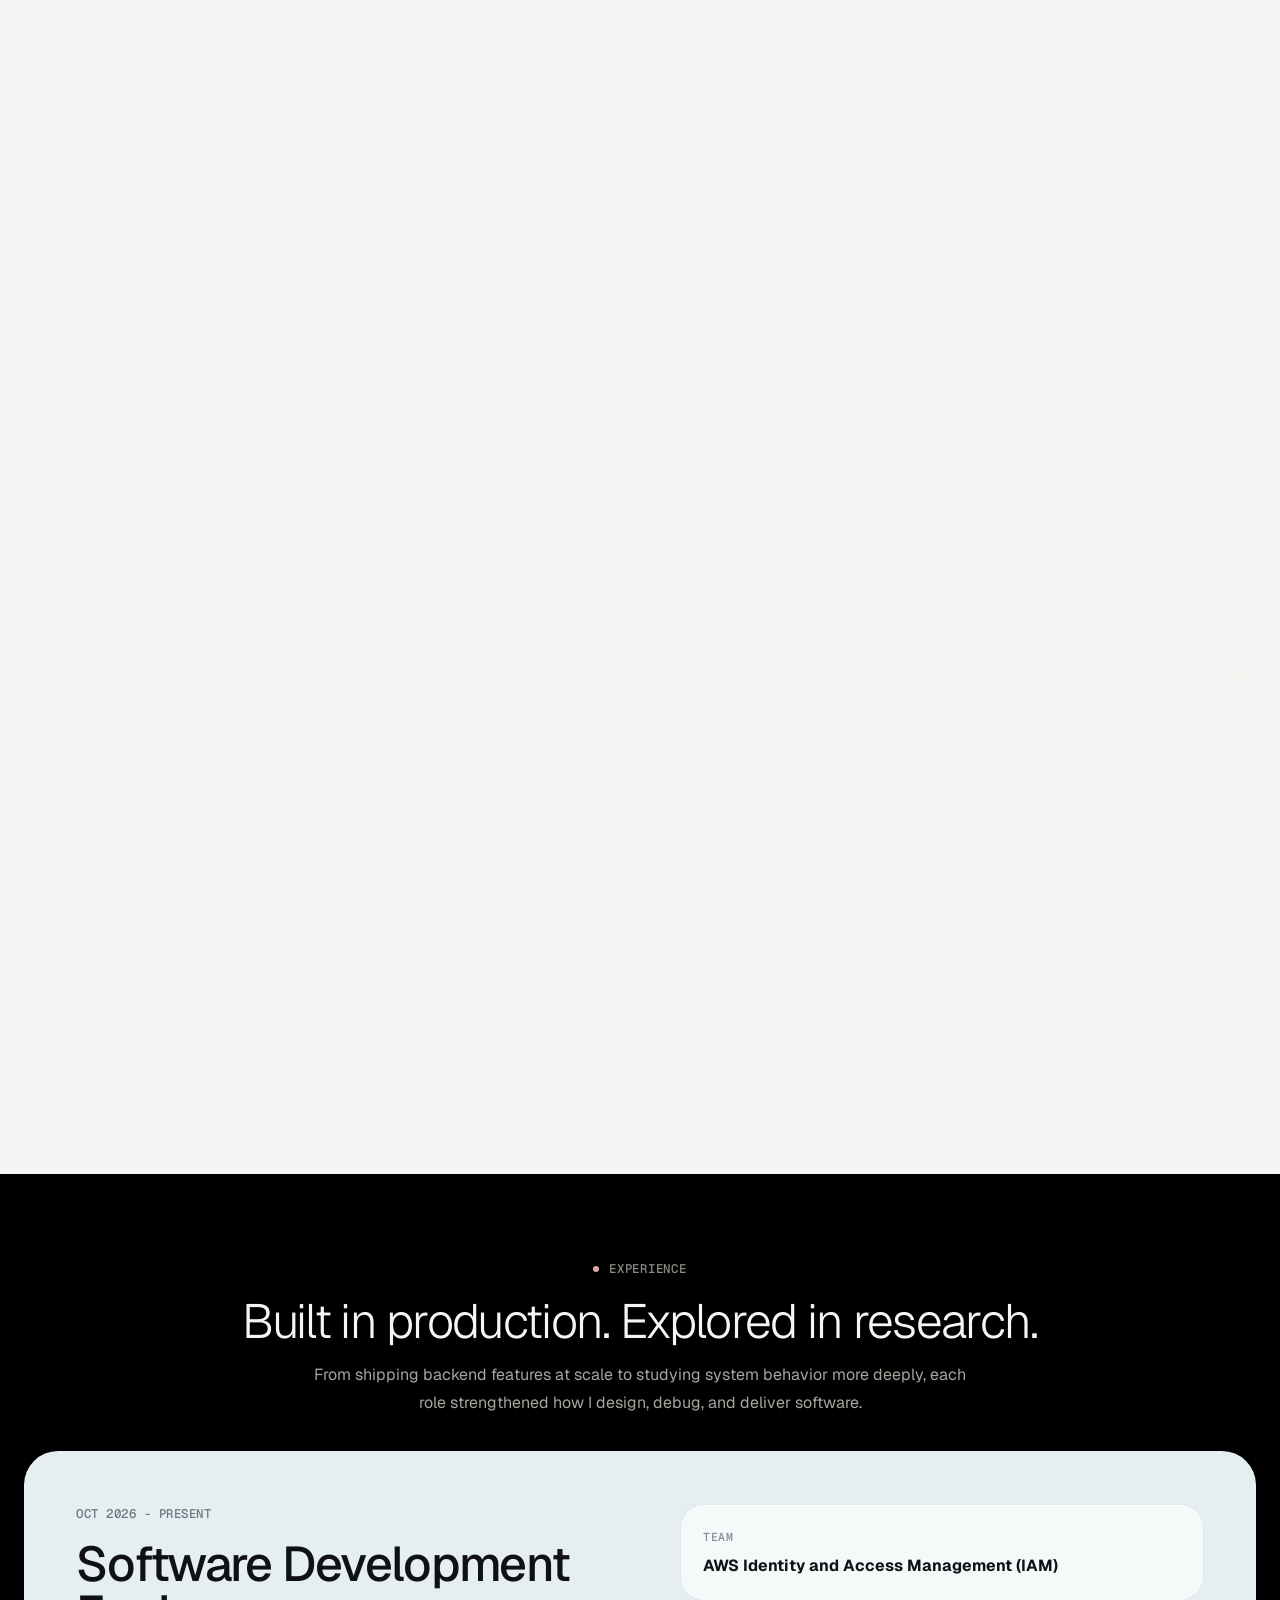
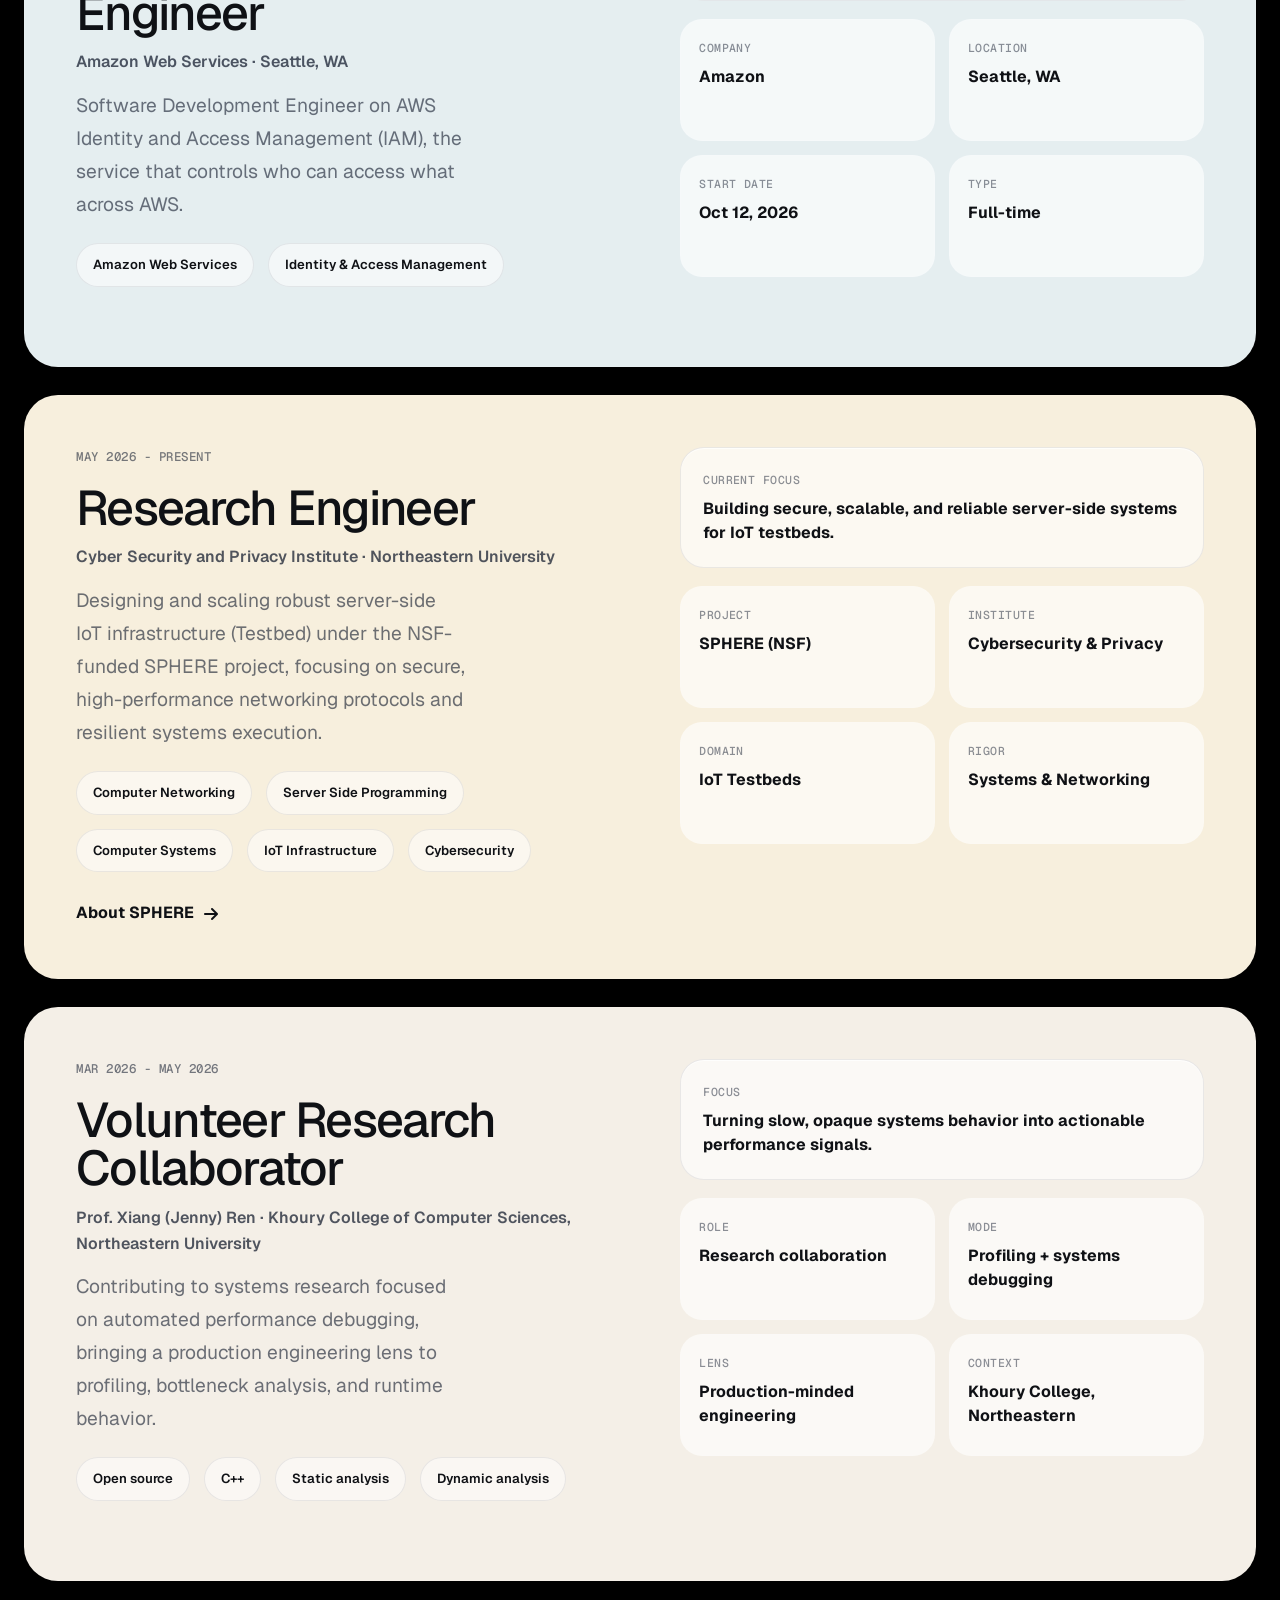
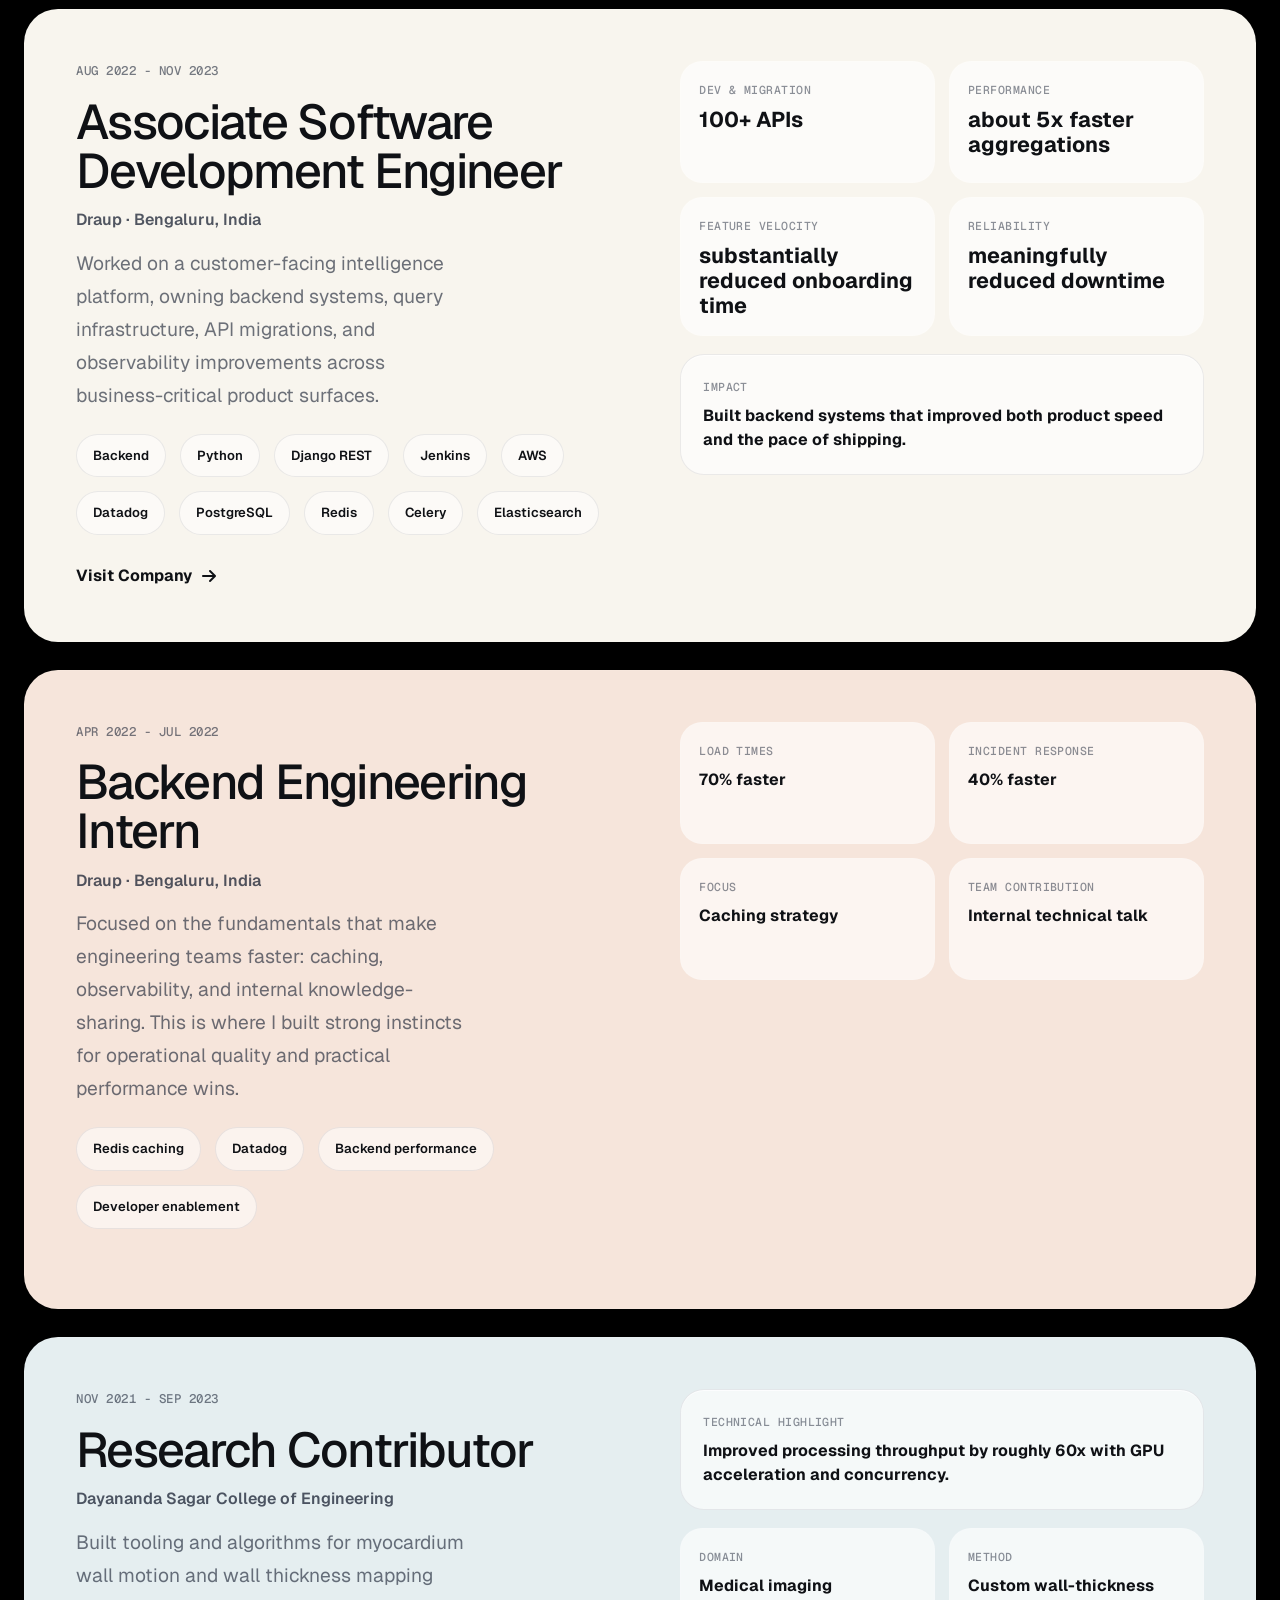
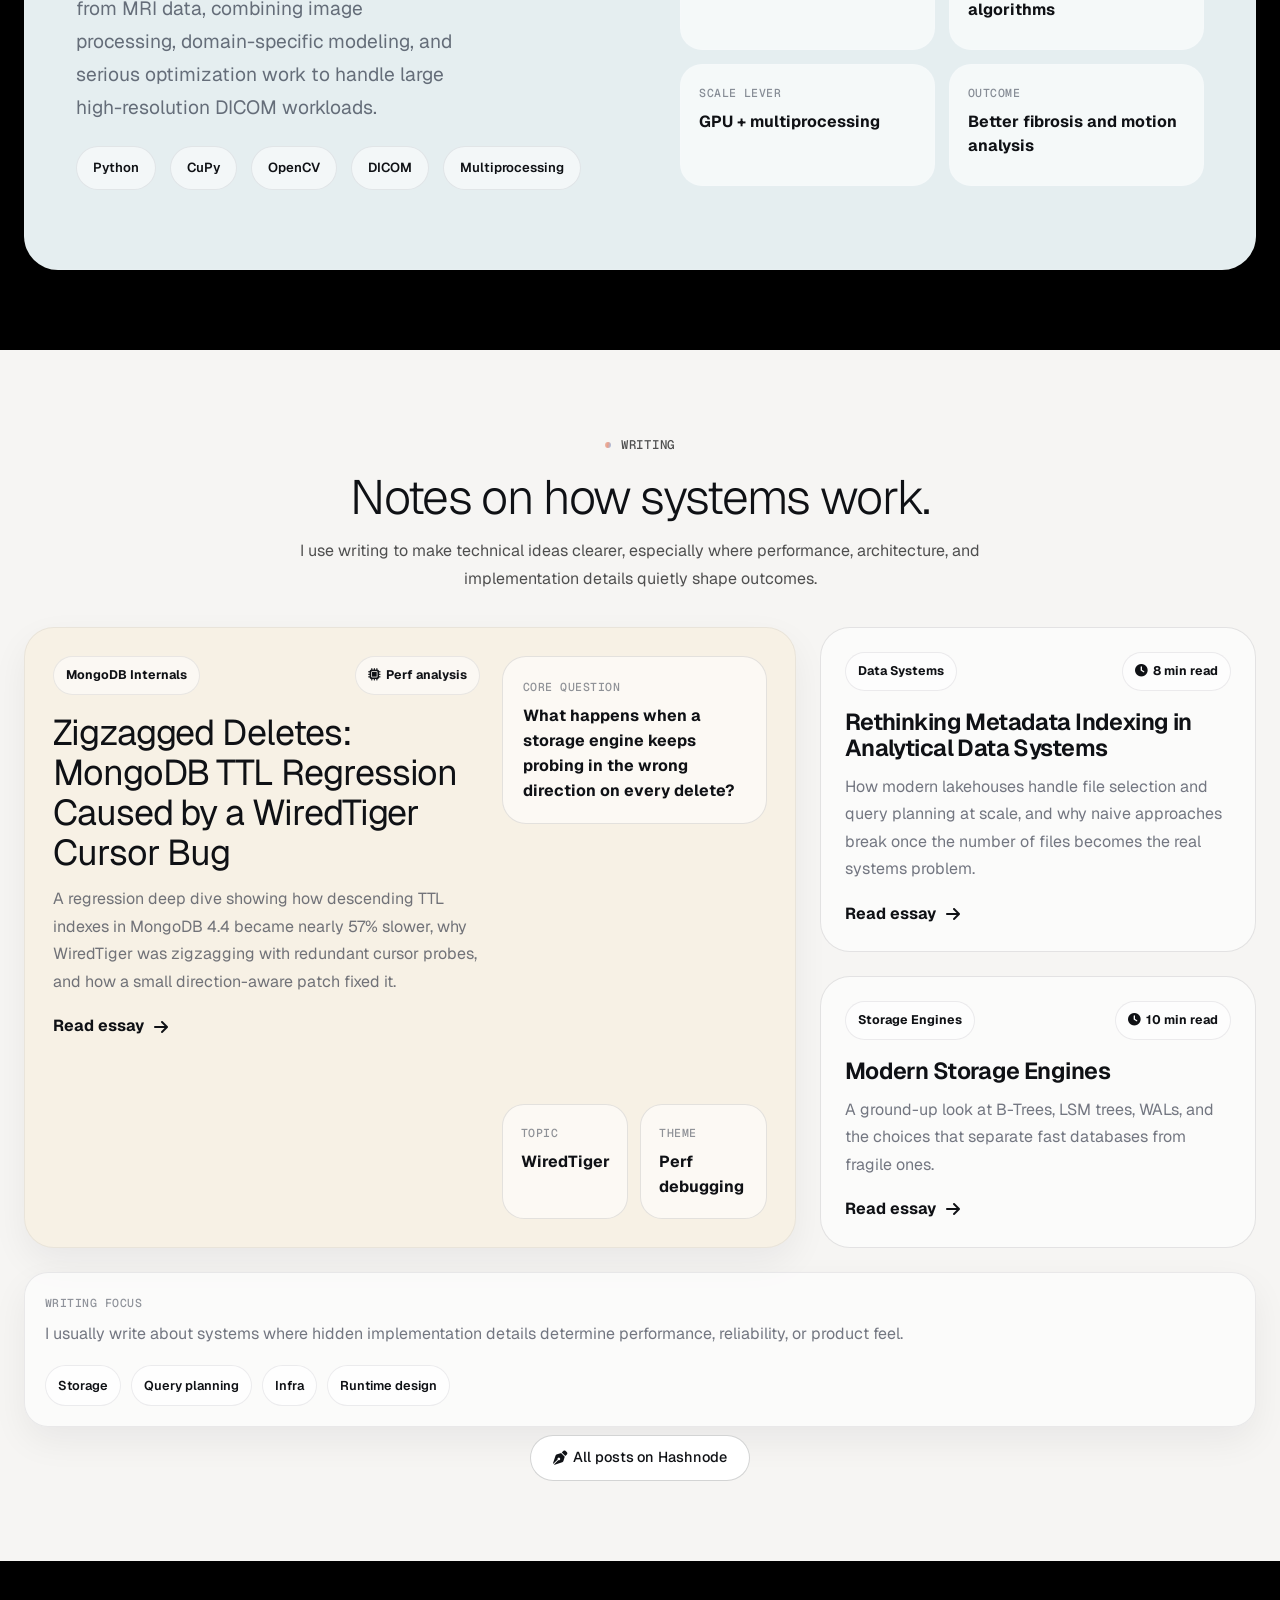
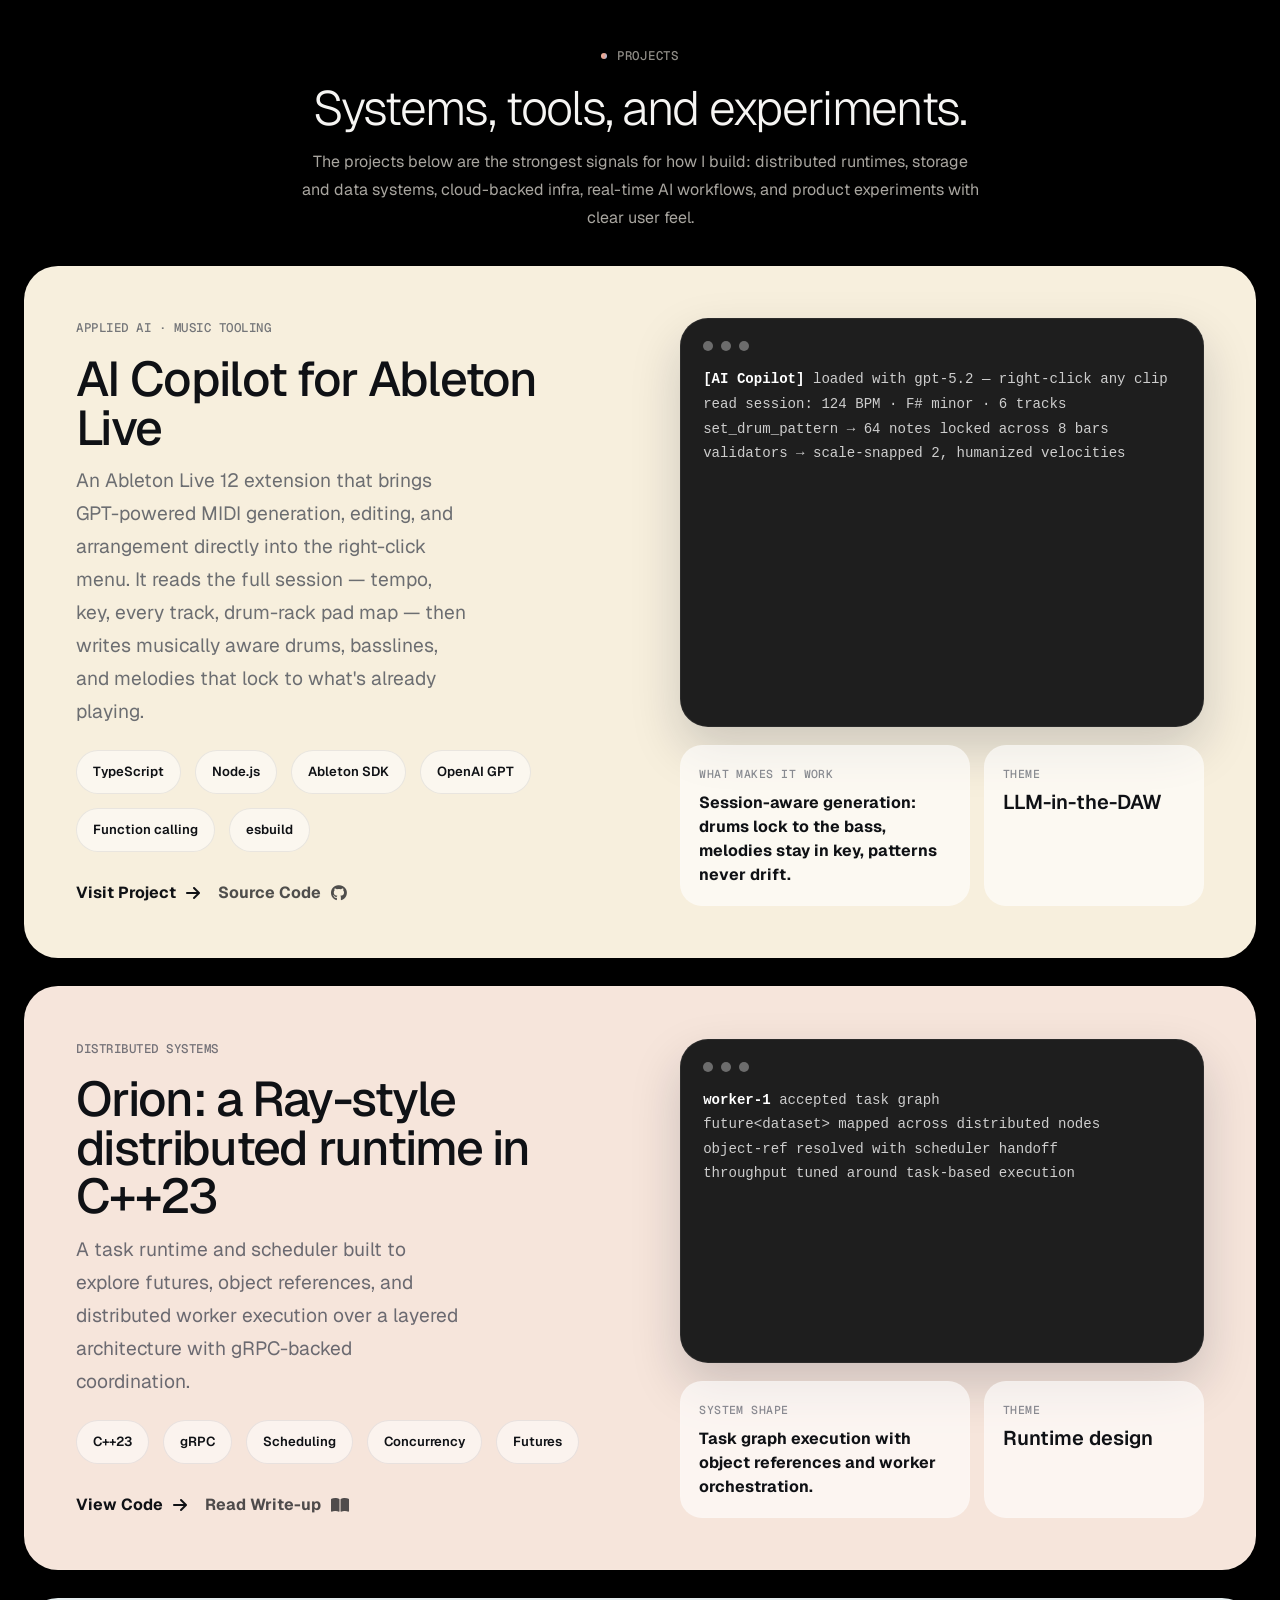
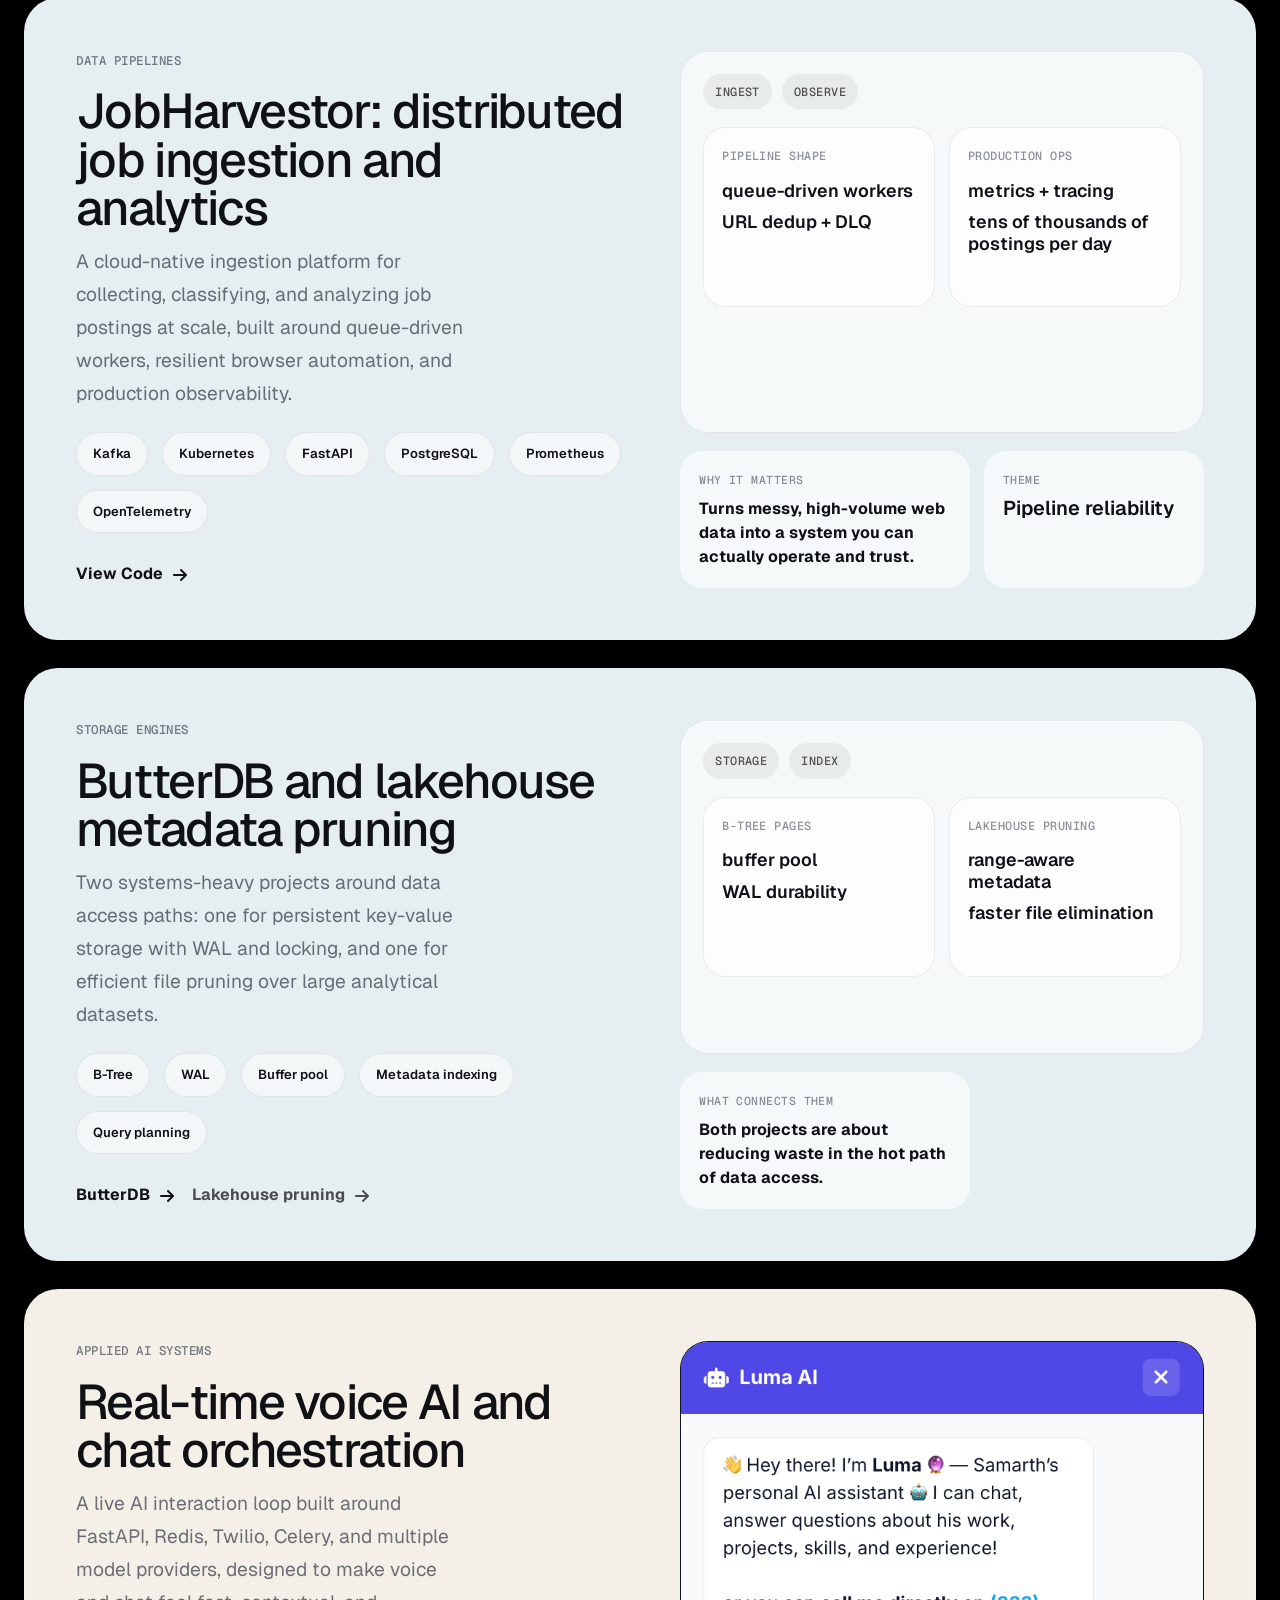
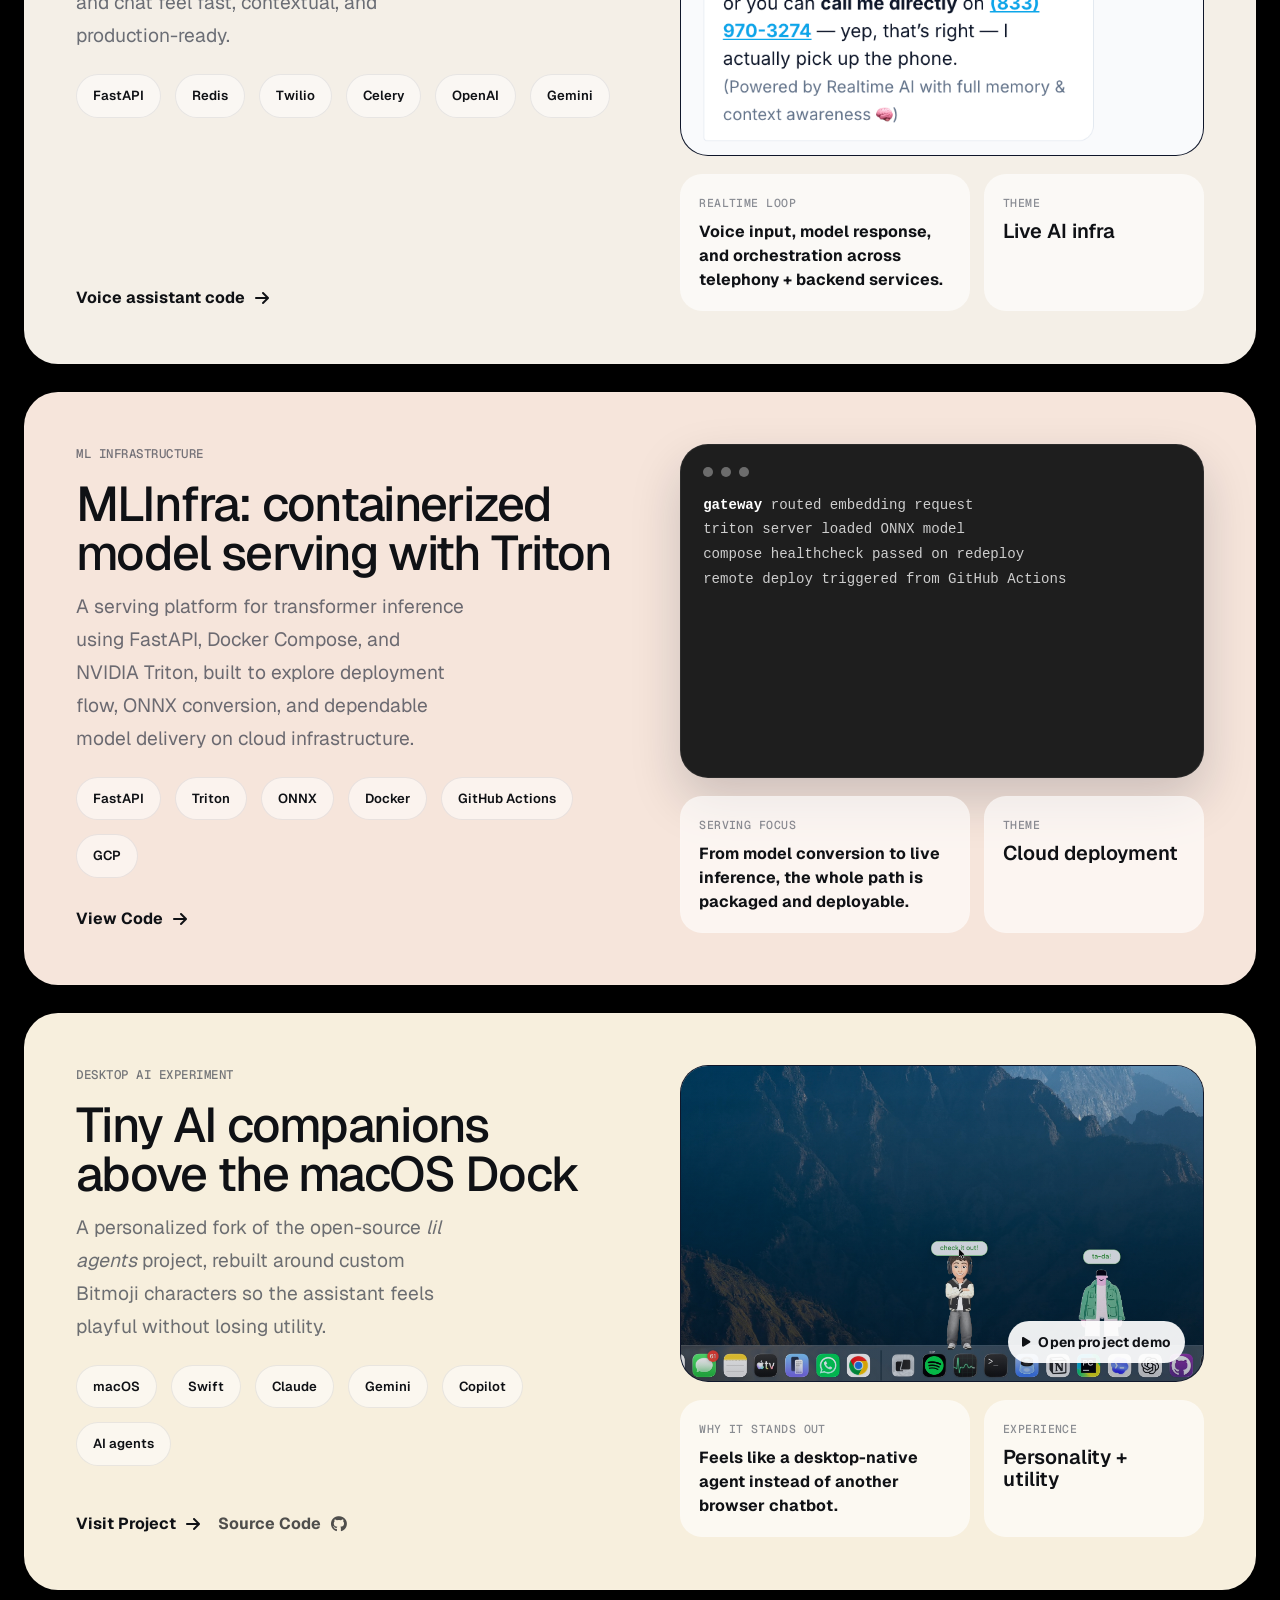
==== commit e83ced14: "Add the incoming Amazon SDE role, retiring "Incoming" on its start date Add an experience card for S" ====
--- a/index.html
+++ b/index.html
@@ -740,6 +740,46 @@
                 </div>
 
                 <div class="showcase-stack">
+                    <article class="showcase-card showcase-card--mist" data-aos="fade-up">
+                        <div class="showcase-copy">
+                            <!-- Swaps on the start date; see applyDateGates in script.js. -->
+                            <span class="showcase-kicker">
+                                <span class="showcase-kicker-upcoming" data-show-until="2026-10-12">Incoming · Starts Oct 12, 2026</span>
+                                <span data-show-from="2026-10-12" hidden>Oct 2026 - Present</span>
+                            </span>
+                            <h3 class="showcase-title">Software Development Engineer</h3>
+                            <p class="showcase-org">Amazon Web Services · Seattle, WA</p>
+                            <p class="showcase-description">Software Development Engineer on AWS Identity and Access Management (IAM), the service that controls who can access what across AWS.</p>
+                            <div class="showcase-pill-list">
+                                <span>Amazon Web Services</span>
+                                <span>Identity &amp; Access Management</span>
+                            </div>
+                        </div>
+                        <div class="showcase-side">
+                            <div class="showcase-side-note">
+                                <span class="showcase-side-label">Team</span>
+                                <strong>AWS Identity and Access Management (IAM)</strong>
+                            </div>
+                            <div class="showcase-side-grid">
+                                <div class="showcase-mini-card">
+                                    <span>Company</span>
+                                    <strong>Amazon</strong>
+                                </div>
+                                <div class="showcase-mini-card">
+                                    <span>Location</span>
+                                    <strong>Seattle, WA</strong>
+                                </div>
+                                <div class="showcase-mini-card">
+                                    <span>Start date</span>
+                                    <strong>Oct 12, 2026</strong>
+                                </div>
+                                <div class="showcase-mini-card">
+                                    <span>Type</span>
+                                    <strong>Full-time</strong>
+                                </div>
+                            </div>
+                        </div>
+                    </article>
                     <article class="showcase-card showcase-card--cream" data-aos="fade-up">
                         <div class="showcase-copy">
                             <span class="showcase-kicker">May 2026 - Present</span>
--- a/draup.css
+++ b/draup.css
@@ -38,6 +38,8 @@
     --dr-shimmer: linear-gradient(100deg,
         currentColor 36%, var(--dr-terracotta) 46%, var(--dr-blue) 54%, currentColor 64%);
     --dr-mono: "Geist Mono", ui-monospace, "SF Mono", Menlo, monospace;
+    /* One full shimmer cycle. The sweep is 60% of it; the rest is rest. */
+    --dr-shimmer-duration: 4s;
 
     /* Re-point the existing tokens so every var()-driven rule follows. */
     --bg-main: var(--dr-cream);
@@ -80,15 +82,15 @@
     font-style: normal;
 }
 
+/* Tracking only, no font-size: styles.css tunes these sizes per breakpoint,
+   and a size here would match the specificity of its mobile rules while
+   loading later, overriding all of them. Geist already reads larger than the
+   old serif at the same size because of its taller x-height. */
 body[data-font-preset="draup"] .hero-display-name {
-    font-size: clamp(3.4rem, 7vw, 6.2rem);
-    line-height: 0.98;
     letter-spacing: -0.045em;
 }
 
 body[data-font-preset="draup"] .stacked-section-title {
-    font-size: clamp(2.2rem, 4.4vw, 3.5rem);
-    line-height: 1.08;
     letter-spacing: -0.035em;
 }
 
@@ -118,7 +120,7 @@
     -webkit-background-clip: text;
     background-clip: text;
     -webkit-text-fill-color: transparent;
-    animation: dr-shimmer 7s cubic-bezier(0.45, 0, 0.2, 1) infinite;
+    animation: dr-shimmer var(--dr-shimmer-duration) cubic-bezier(0.45, 0, 0.2, 1) infinite;
 }
 
 body[data-font-preset="draup"] .hero-display-name .dn-line + .dn-line {
@@ -131,8 +133,8 @@
 }
 
 @keyframes dr-shimmer {
-    0%, 18% { background-position: 100% 0; }
-    62%, 100% { background-position: 0% 0; }
+    0%, 12% { background-position: 100% 0; }
+    72%, 100% { background-position: 0% 0; }
 }
 
 @media (prefers-reduced-motion: reduce) {
@@ -494,3 +496,21 @@
     font-weight: 500;
     letter-spacing: 0.04em;
 }
+
+
+/* ---------- Hero eyebrows ---------- */
+/* Location and specialties used to sit on one line, told apart by case:
+   sentence-case sans against uppercase. With both now uppercase mono they
+   read as one string, so on desktop the specialties take their own line.
+   Mobile already stacks and centres them. */
+@media (min-width: 769px) {
+    .hero-availability-note {
+        flex-basis: 100%;
+    }
+}
+
+
+/* "Incoming" in the accent colour until its start date passes. */
+.showcase-kicker-upcoming {
+    color: var(--dr-terracotta);
+}
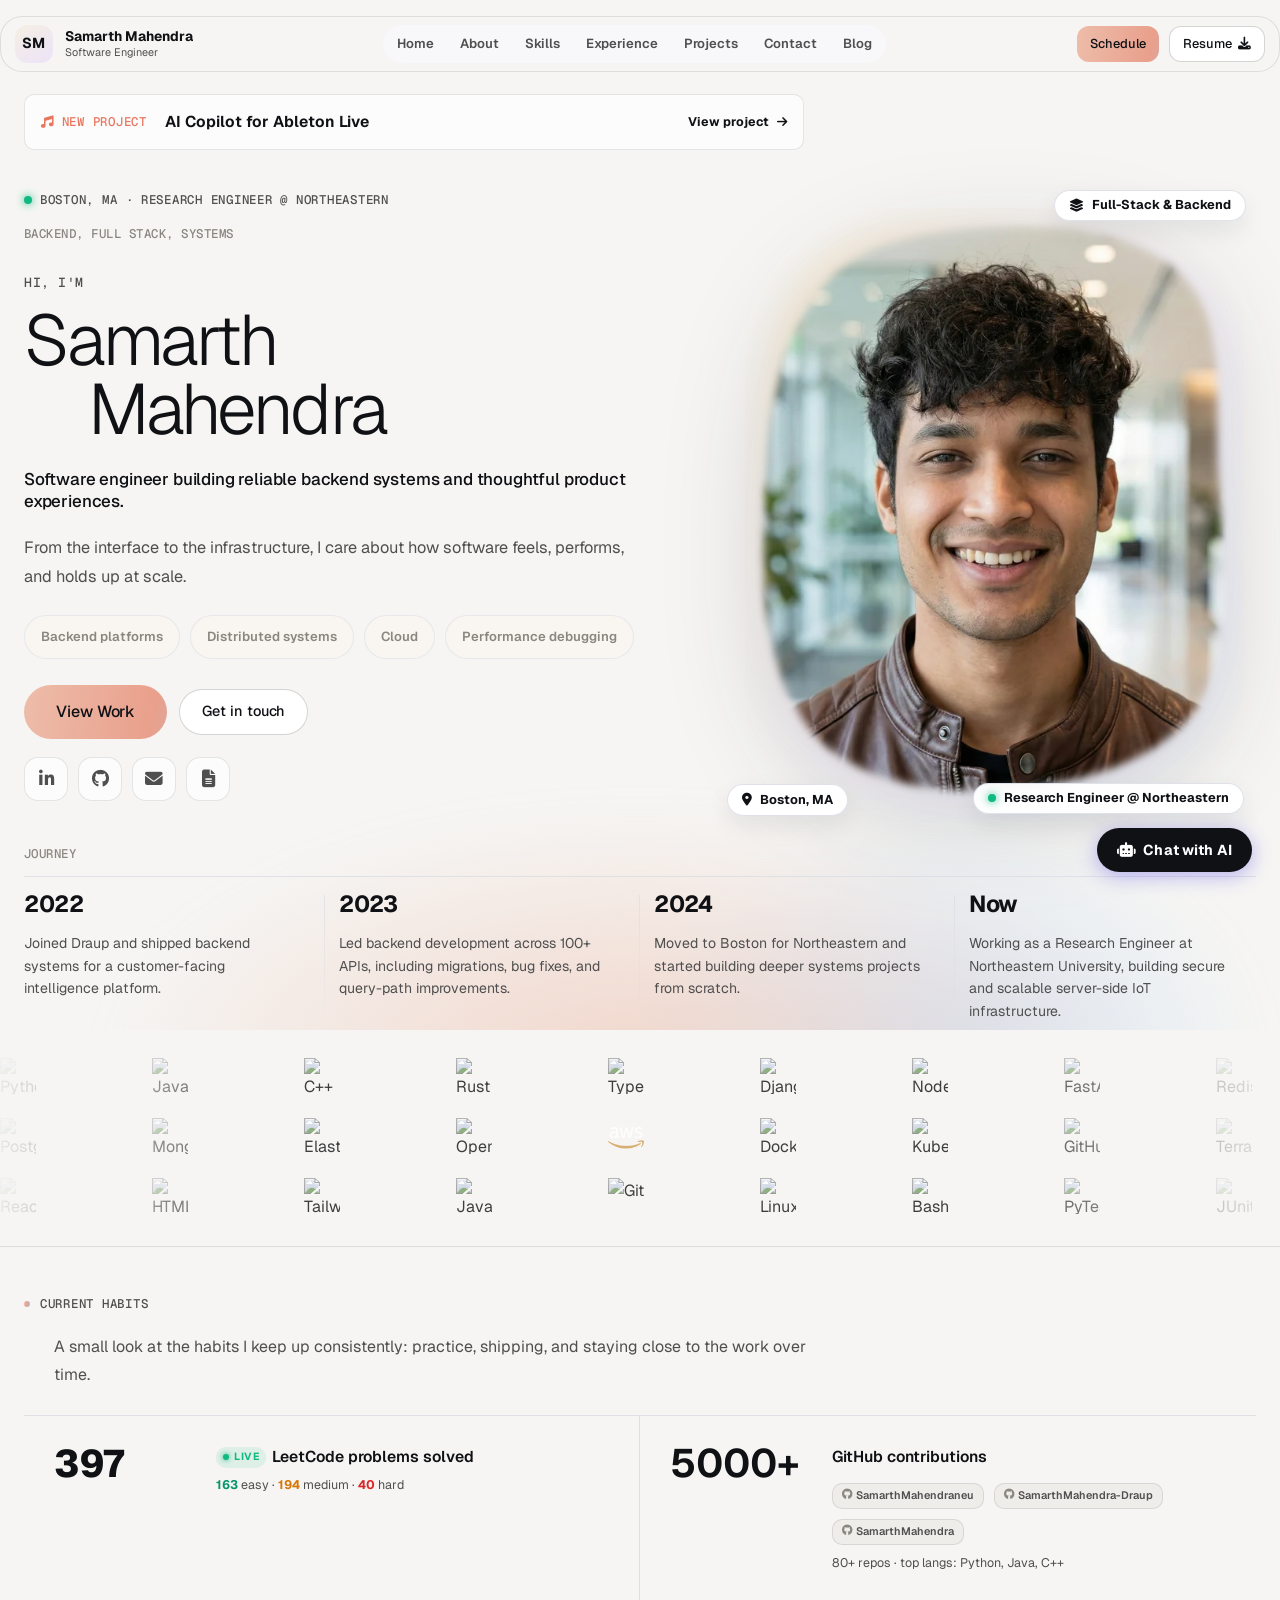
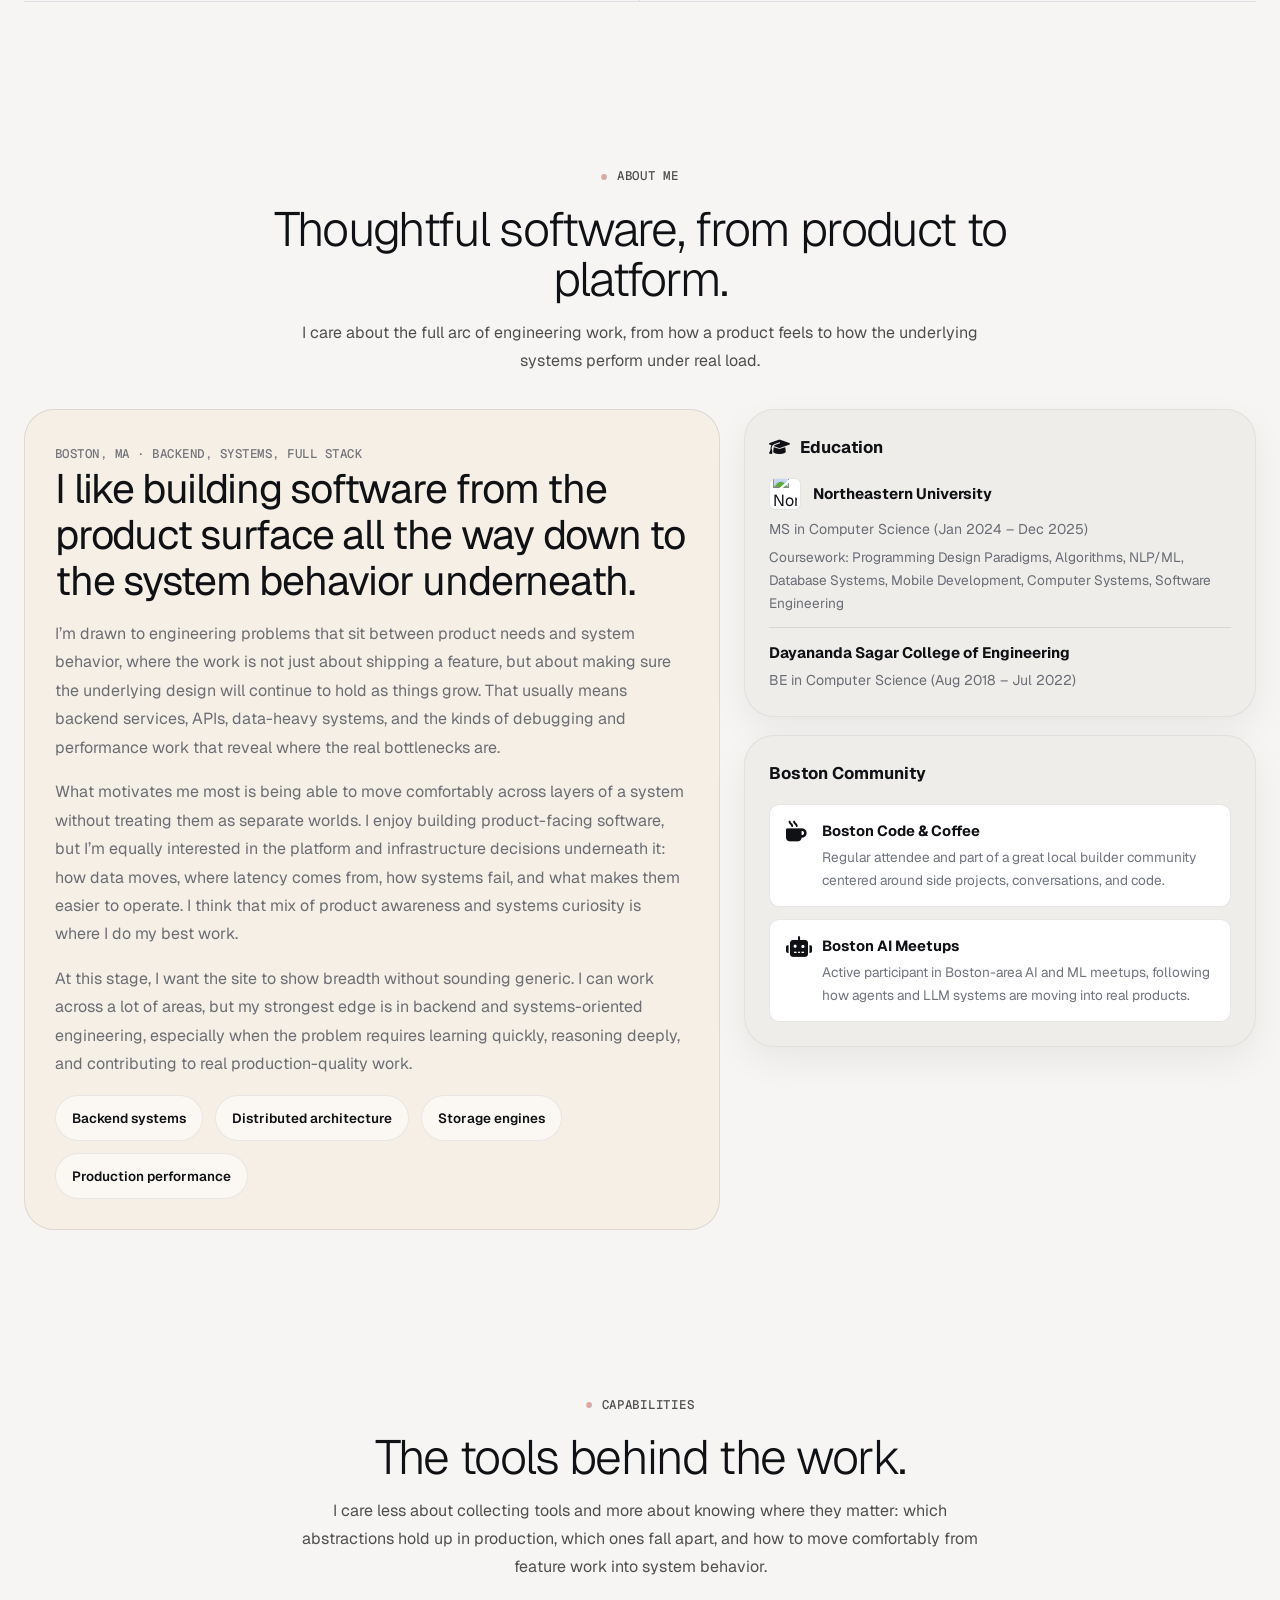
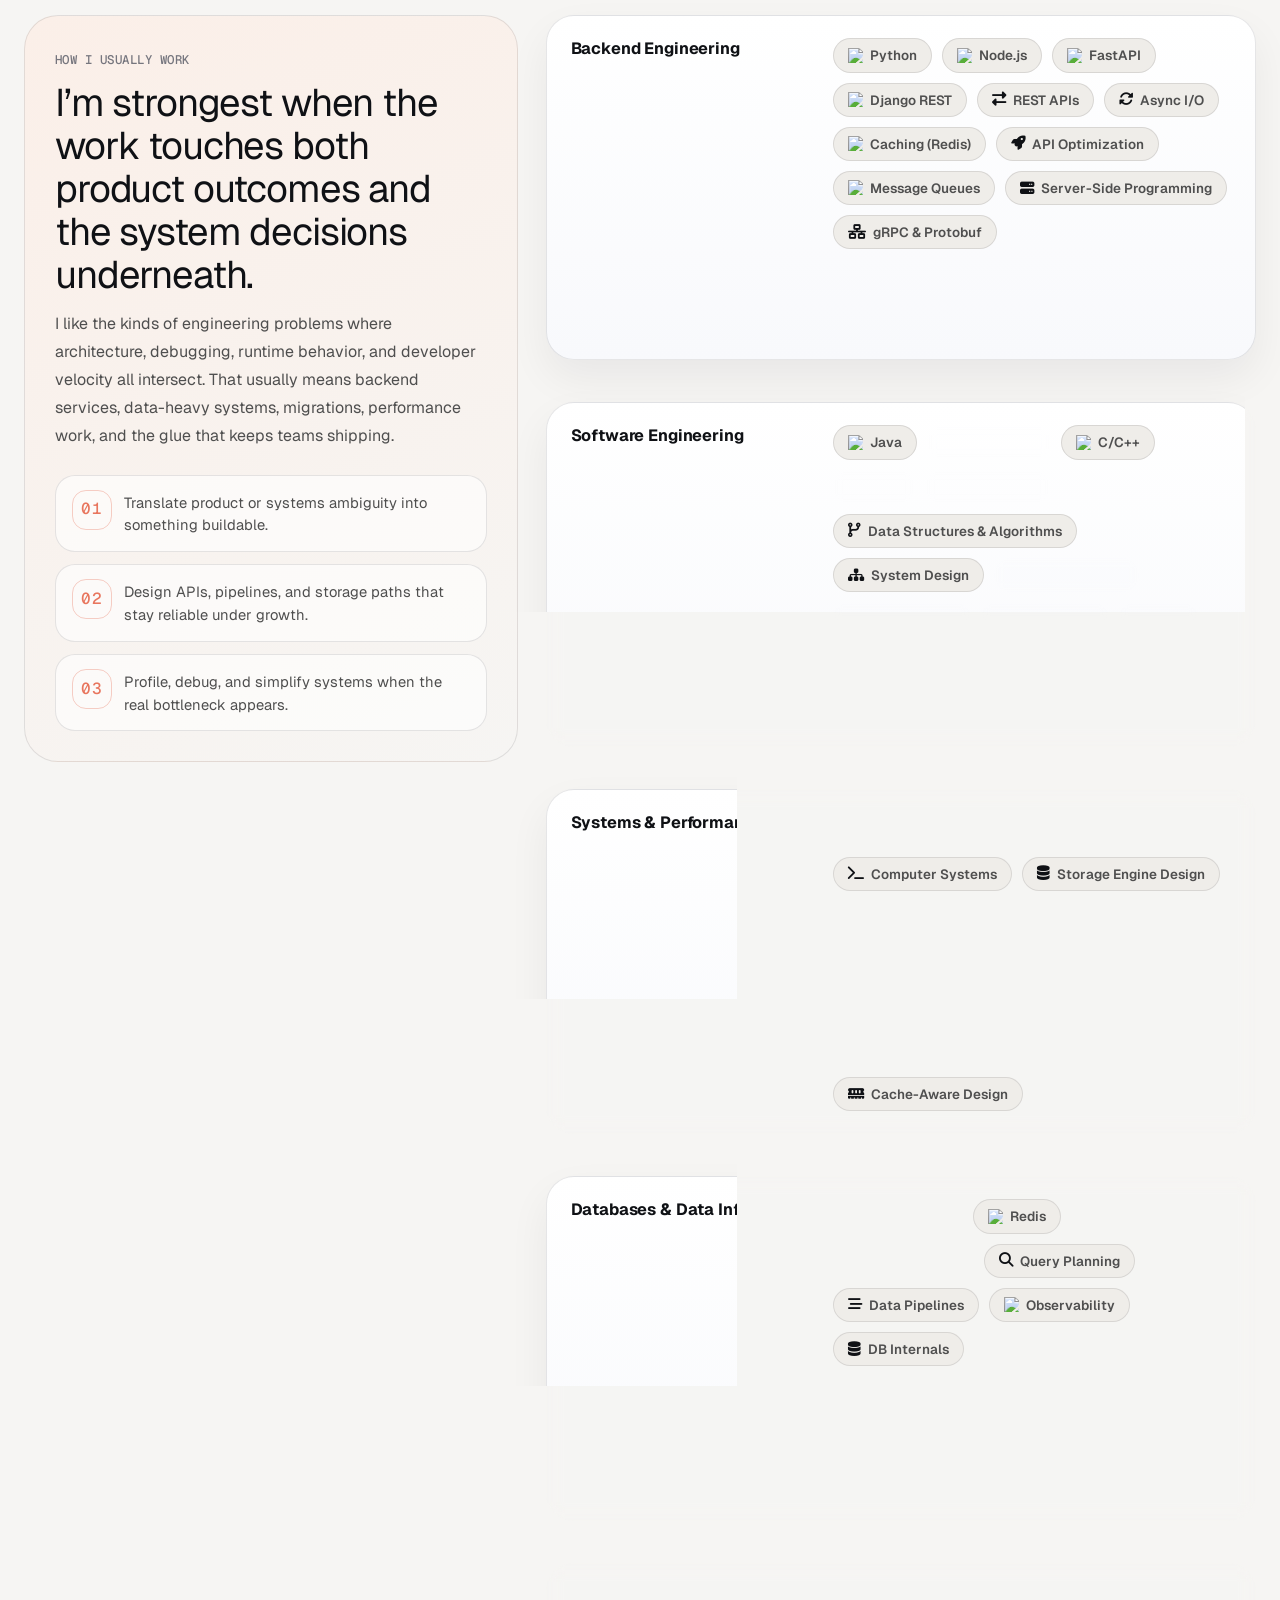
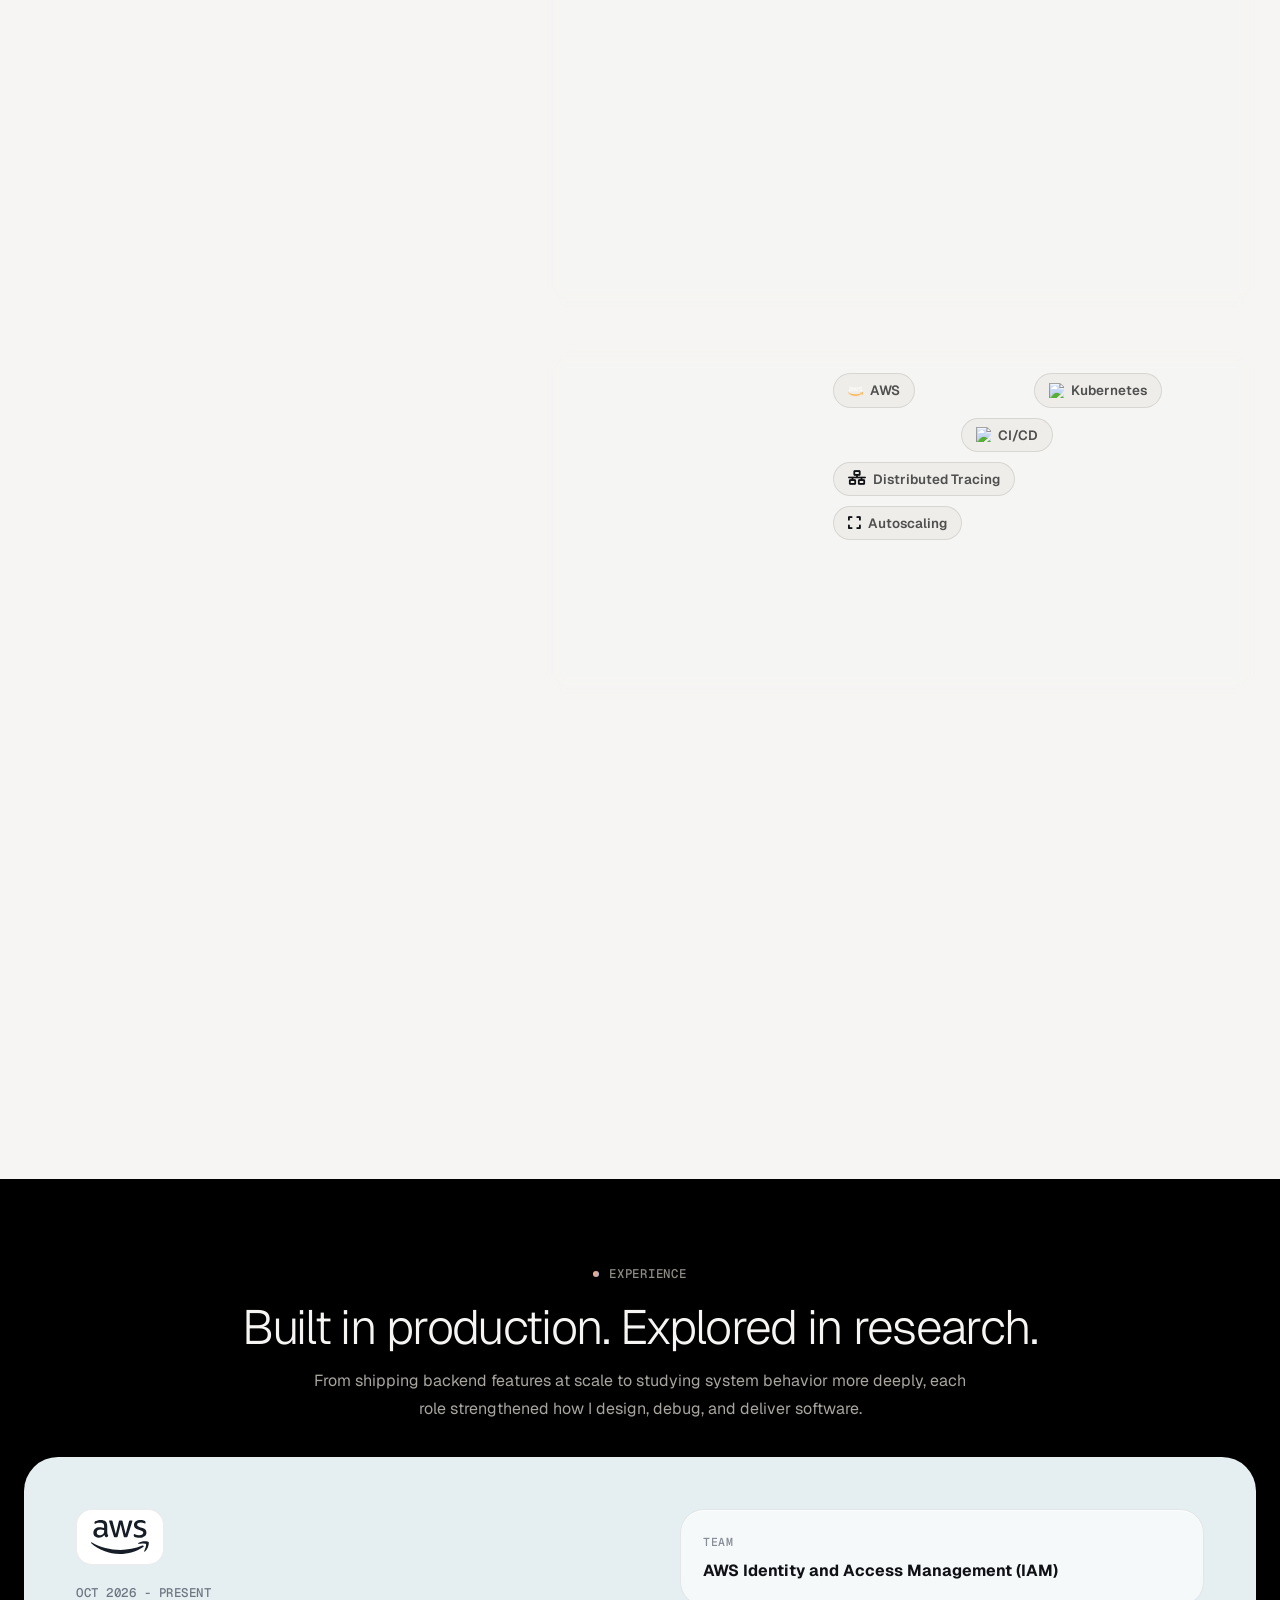
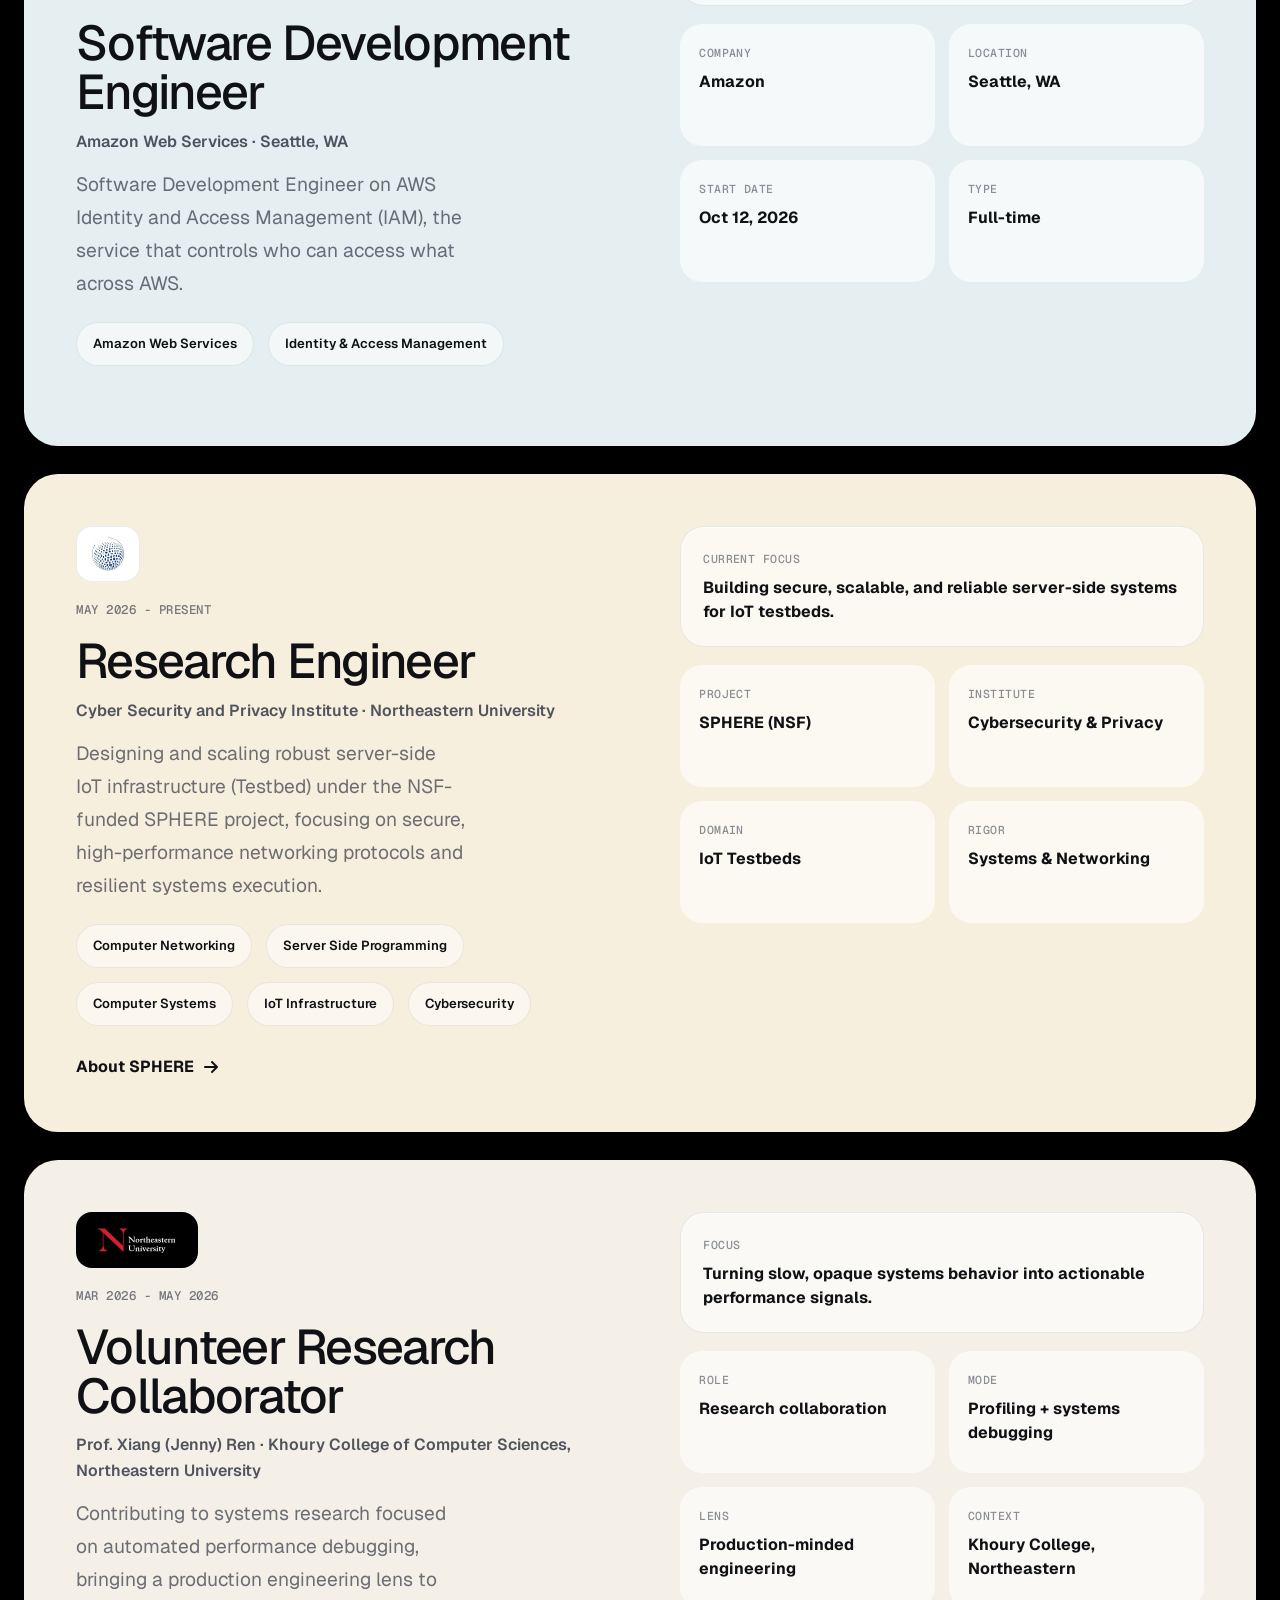
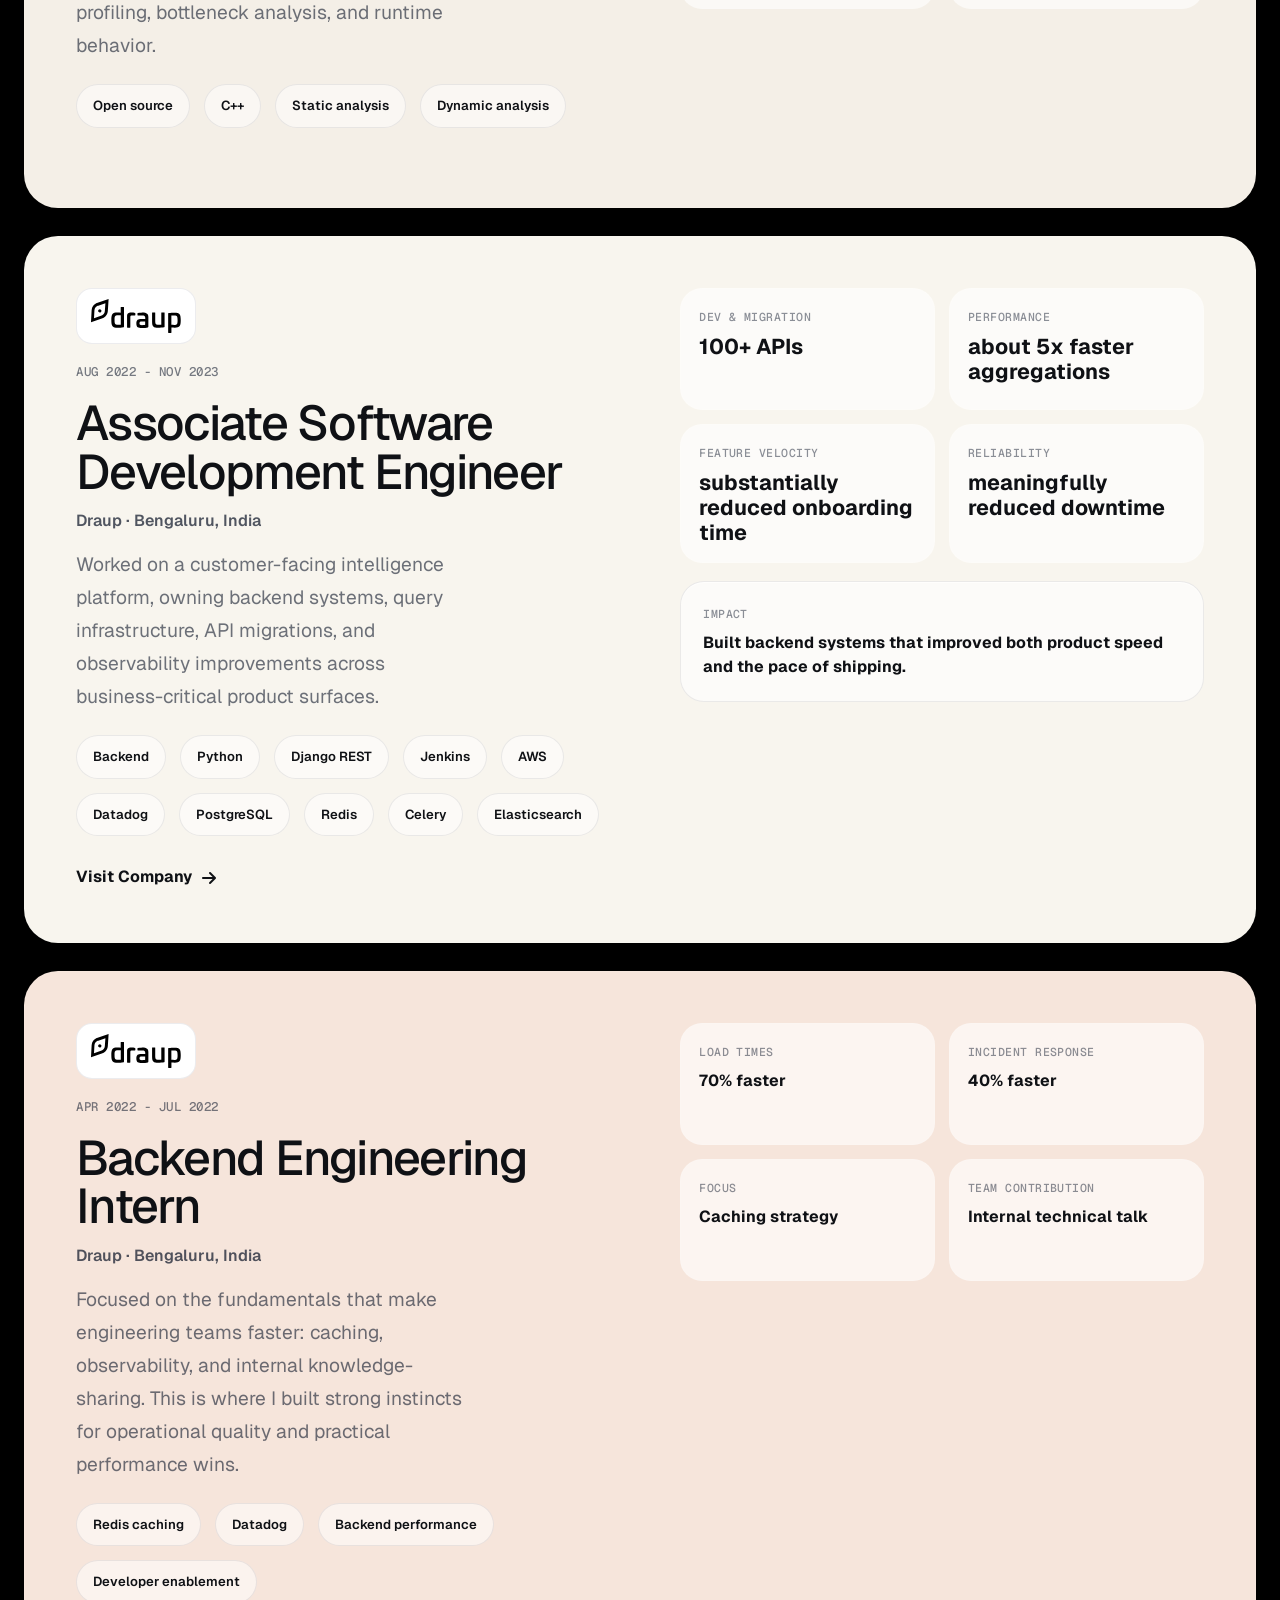
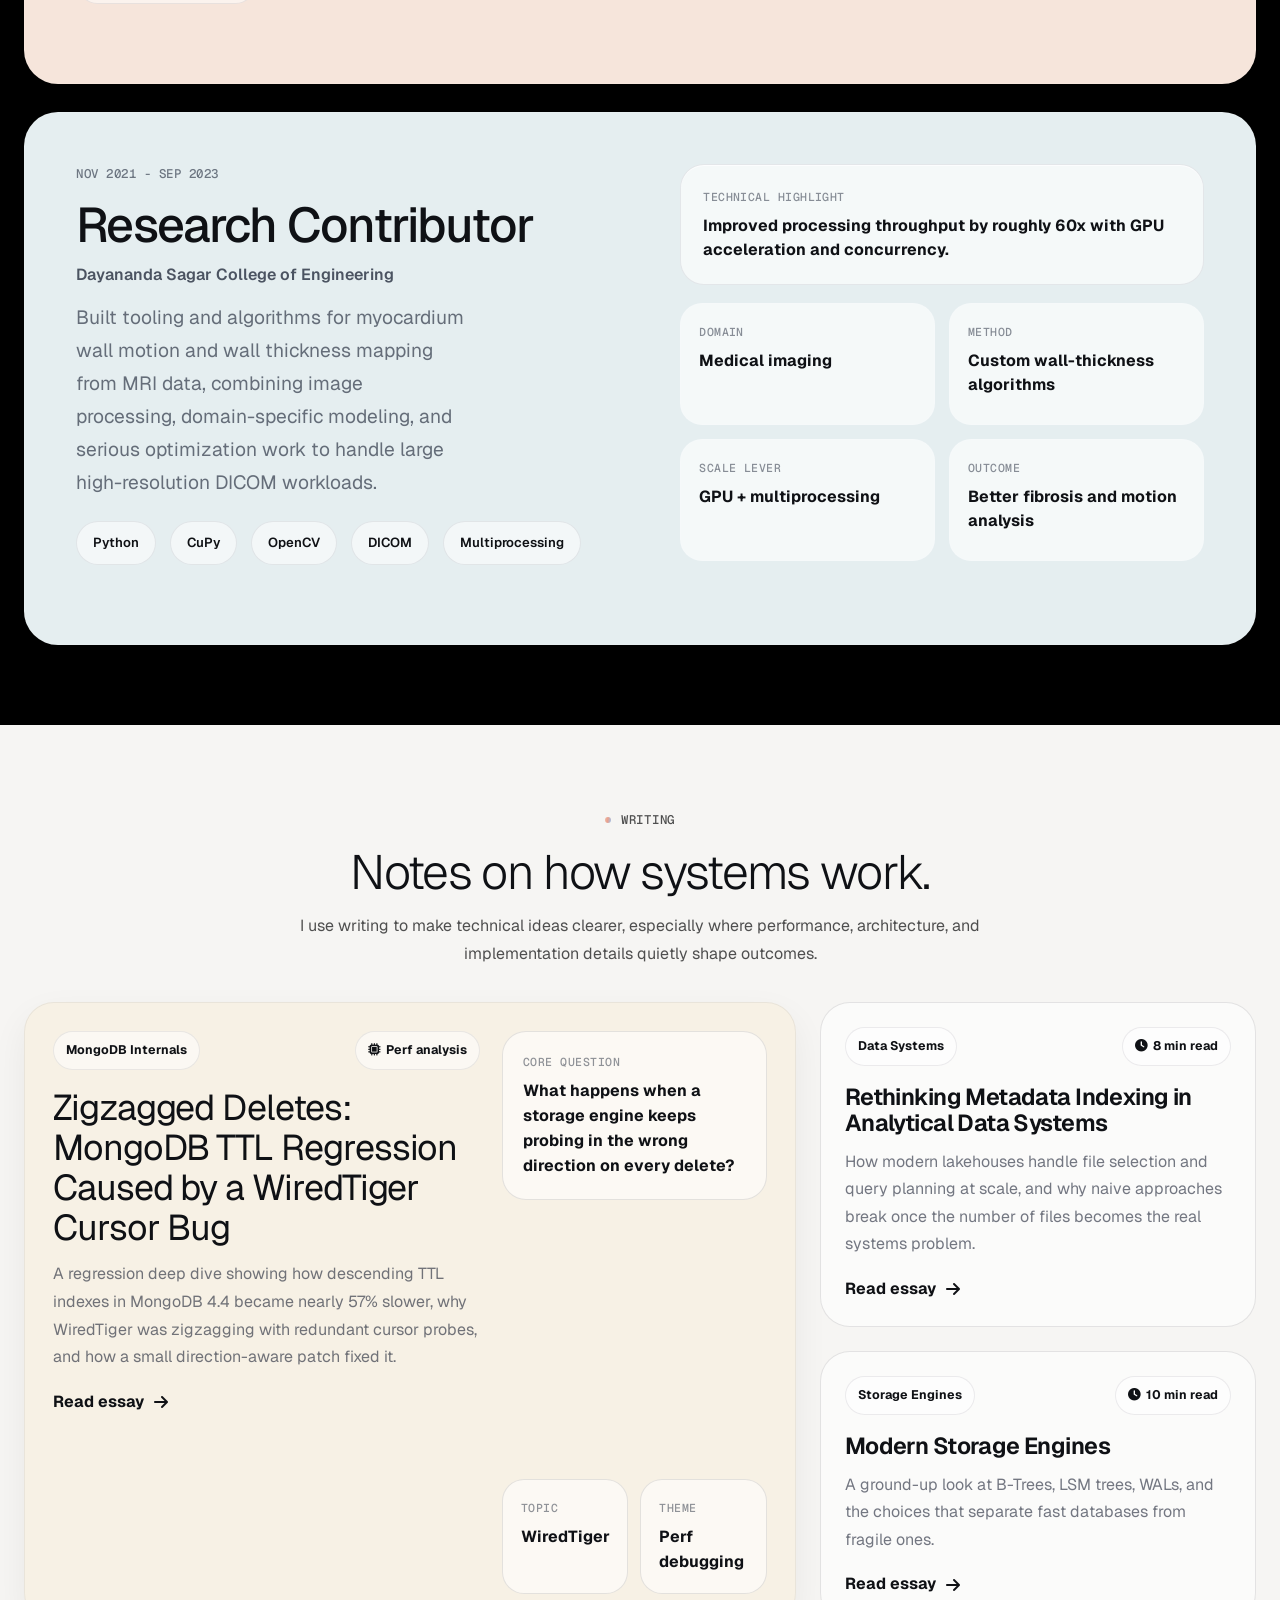
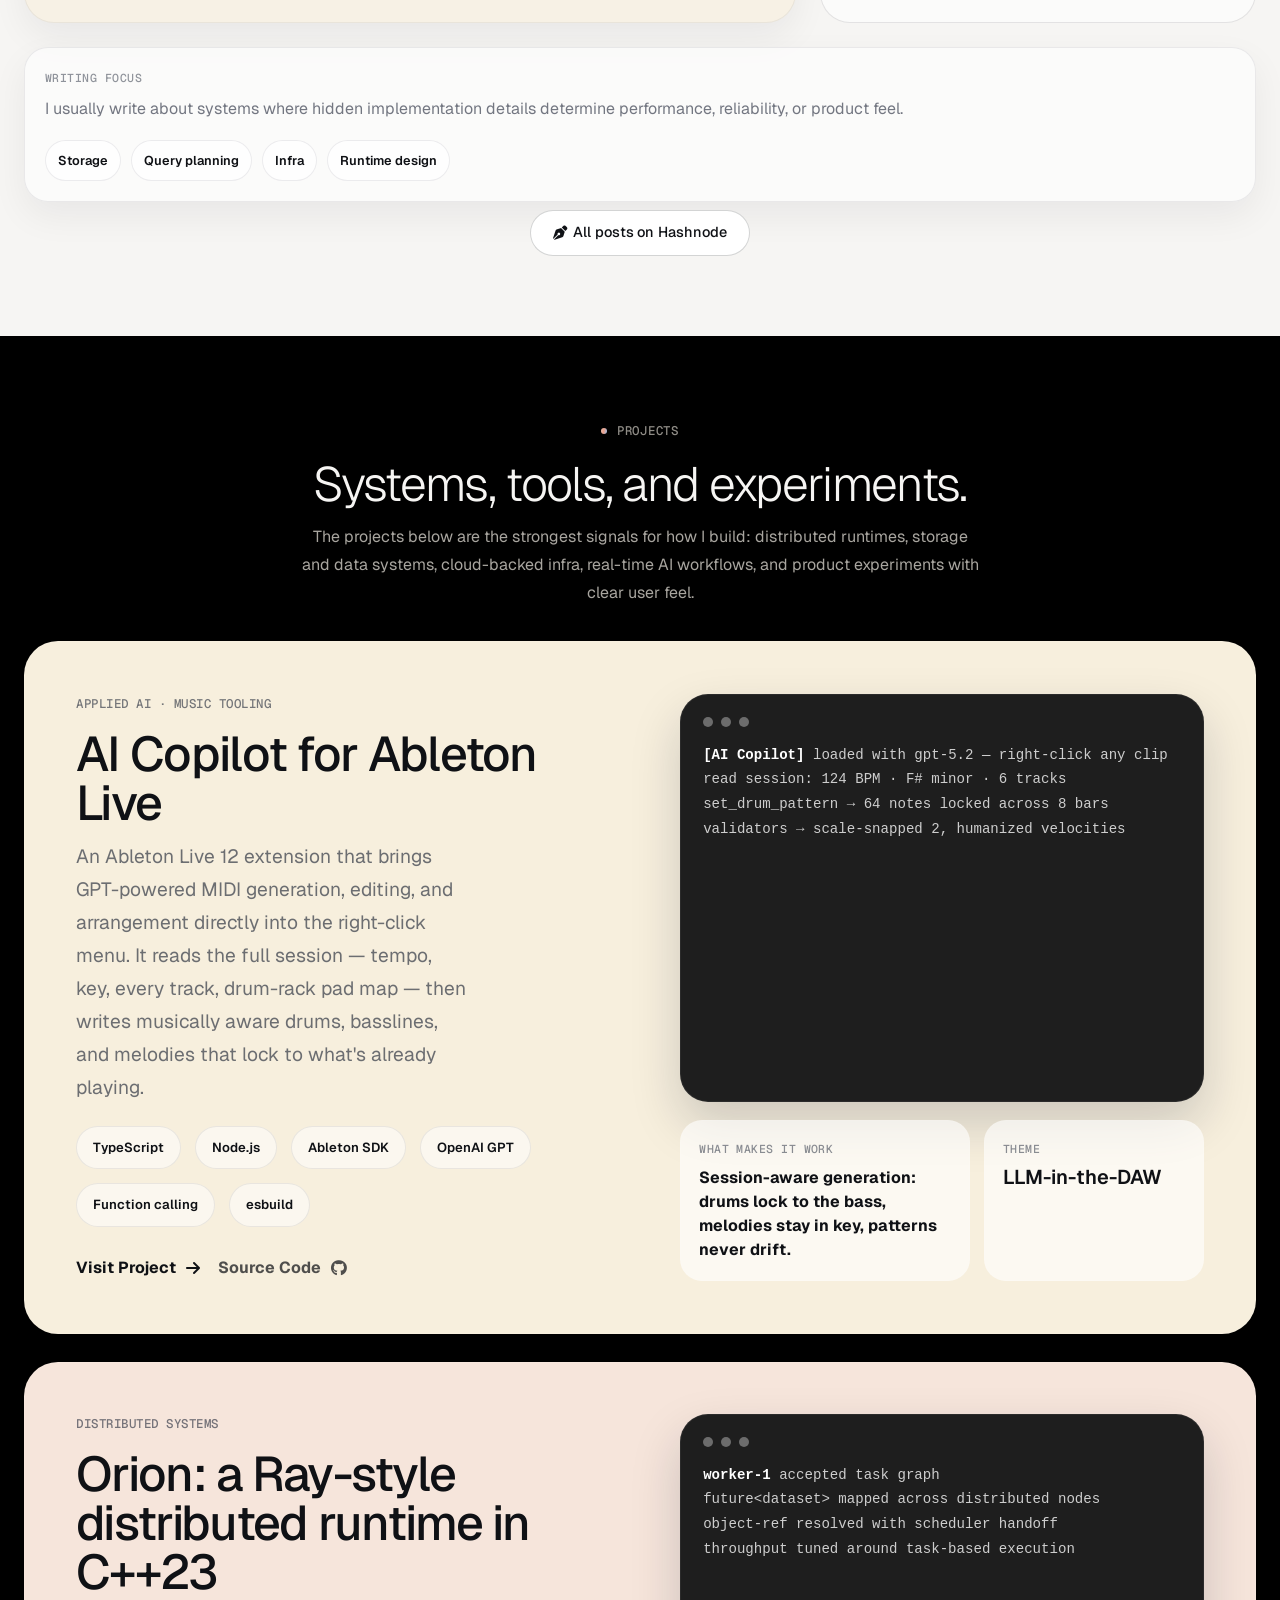
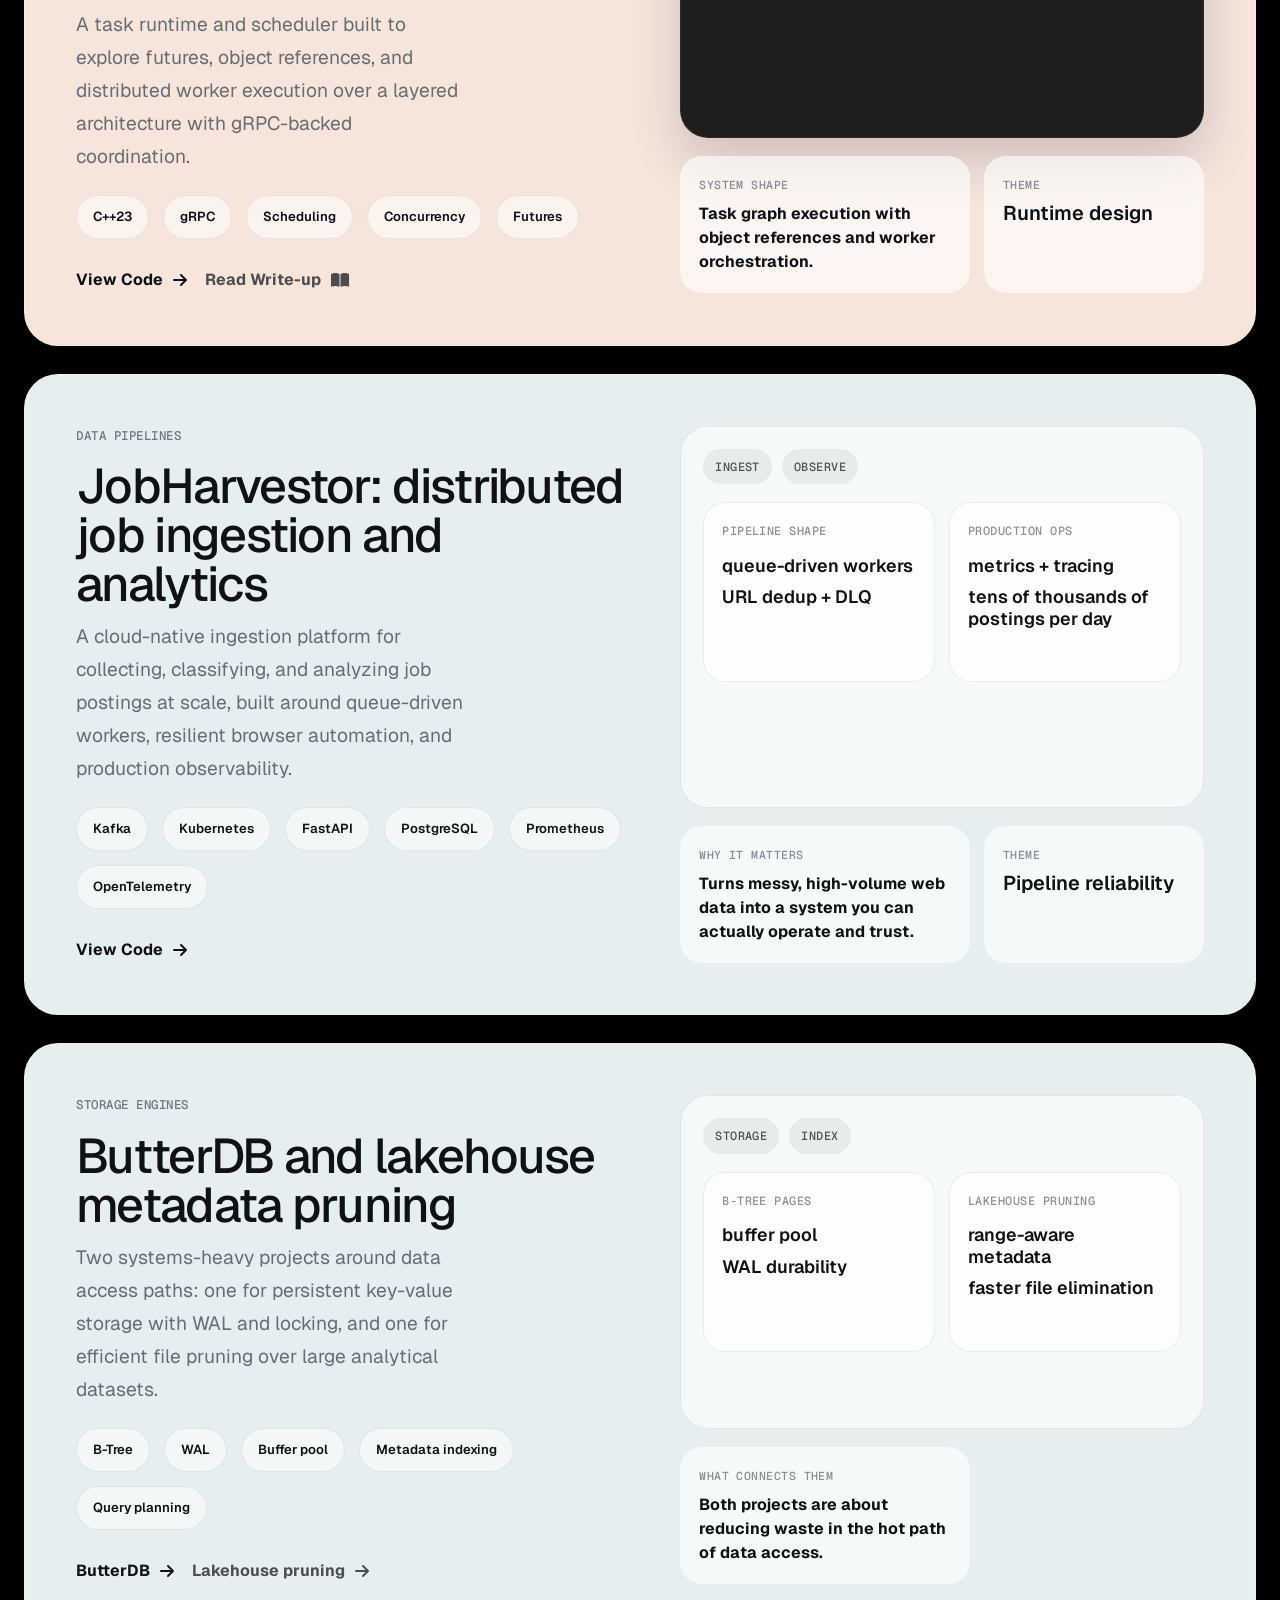
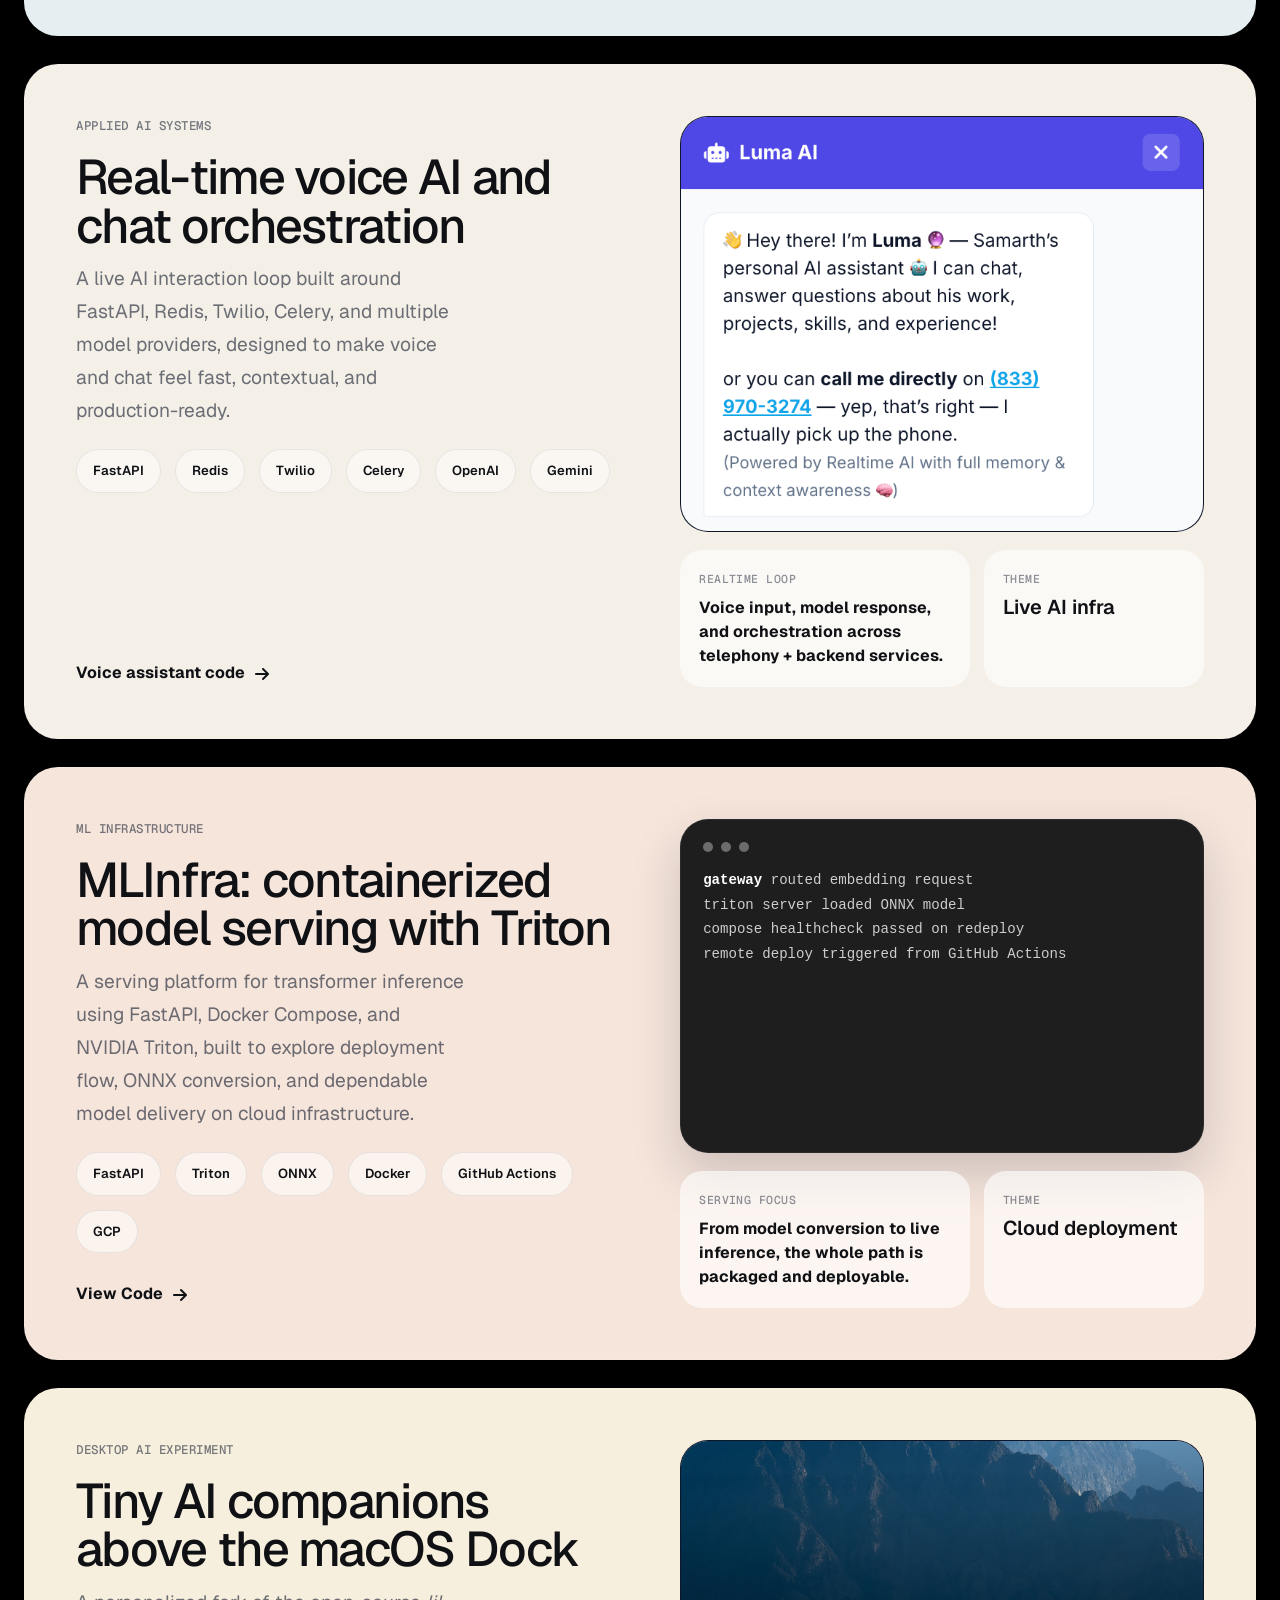
==== commit 1cede396: "Add organisation logos to the experience cards Each card now opens with its organisation's logo, tak" ====
--- a/index.html
+++ b/index.html
@@ -742,6 +742,7 @@
                 <div class="showcase-stack">
                     <article class="showcase-card showcase-card--mist" data-aos="fade-up">
                         <div class="showcase-copy">
+                            <span class="showcase-logo"><img src="assets/logos/aws.svg" alt="" width="61" height="36" loading="lazy"></span>
                             <!-- Swaps on the start date; see applyDateGates in script.js. -->
                             <span class="showcase-kicker">
                                 <span class="showcase-kicker-upcoming" data-show-until="2026-10-12">Incoming · Starts Oct 12, 2026</span>
@@ -782,6 +783,7 @@
                     </article>
                     <article class="showcase-card showcase-card--cream" data-aos="fade-up">
                         <div class="showcase-copy">
+                            <span class="showcase-logo"><img src="assets/logos/sphere.webp" alt="" width="36" height="36" loading="lazy"></span>
                             <span class="showcase-kicker">May 2026 - Present</span>
                             <h3 class="showcase-title">Research Engineer</h3>
                             <p class="showcase-org">Cyber Security and Privacy Institute · Northeastern University</p>
@@ -825,6 +827,7 @@
 
                     <article class="showcase-card showcase-card--sand" data-aos="fade-up">
                         <div class="showcase-copy">
+                            <span class="showcase-logo showcase-logo--dark"><img src="assets/logos/northeastern.svg" alt="" width="97" height="36" loading="lazy"></span>
                             <span class="showcase-kicker">Mar 2026 - May 2026</span>
                             <h3 class="showcase-title">Volunteer Research Collaborator</h3>
                             <p class="showcase-org">Prof. Xiang (Jenny) Ren · Khoury College of Computer Sciences,
@@ -868,6 +871,7 @@
 
                     <article class="showcase-card showcase-card--ivory" data-aos="fade-up">
                         <div class="showcase-copy">
+                            <span class="showcase-logo"><img src="assets/logos/draup.svg" alt="" width="95" height="36" loading="lazy"></span>
                             <span class="showcase-kicker">Aug 2022 - Nov 2023</span>
                             <h3 class="showcase-title">Associate Software Development Engineer</h3>
                             <p class="showcase-org"><a href="https://draup.com/" target="_blank"
@@ -919,6 +923,7 @@
 
                     <article class="showcase-card showcase-card--lilac" data-aos="fade-up">
                         <div class="showcase-copy">
+                            <span class="showcase-logo"><img src="assets/logos/draup.svg" alt="" width="95" height="36" loading="lazy"></span>
                             <span class="showcase-kicker">Apr 2022 - Jul 2022</span>
                             <h3 class="showcase-title">Backend Engineering Intern</h3>
                             <p class="showcase-org">Draup · Bengaluru, India</p>
--- a/styles.css
+++ b/styles.css
@@ -2274,6 +2274,30 @@
     min-width: 0;
 }
 
+/* Each organisation's logo as its own homepage shows it (assets/logos/). */
+.showcase-logo {
+    display: inline-flex;
+    align-items: center;
+    height: 56px;
+    padding: 10px 14px;
+    margin-bottom: 18px;
+    border-radius: 16px;
+    background: #FFFFFF;
+    border: 1px solid rgba(15, 23, 42, 0.08);
+}
+
+.showcase-logo img {
+    display: block;
+    width: auto;
+    height: 100%;
+}
+
+/* Northeastern's wordmark is white: on its homepage it sits on dark photos. */
+.showcase-logo--dark {
+    background: #000000;
+    border-color: transparent;
+}
+
 .showcase-kicker {
     margin-bottom: 16px;
     color: rgba(15, 23, 42, 0.56);
@@ -3681,6 +3705,13 @@
         border-radius: 28px;
         position: relative;
         top: auto;
+    }
+
+    .showcase-logo {
+        height: 48px;
+        padding: 8px 12px;
+        margin-bottom: 14px;
+        border-radius: 14px;
     }
 
     .about-editorial,
@@ -6232,6 +6263,10 @@
     color: #C9C3FF;
 }
 
+body[data-theme="dark"] .showcase-logo--dark {
+    border-color: rgba(255, 255, 255, 0.14);
+}
+
 body[data-theme="dark"] .showcase-org,
 body[data-theme="dark"] .showcase-description,
 body[data-theme="dark"] .about-story-card p,
--- a/draup.css
+++ b/draup.css
@@ -514,3 +514,59 @@
 .showcase-kicker-upcoming {
     color: var(--dr-terracotta);
 }
+
+
+/* ---------- Short laptop screens: keep the call to action above the fold ---------- */
+/* Most Windows laptops give the page 580-730px of height at 100% zoom
+   (1536x864, 1366x768, 1280x720 -- StatCounter's #3-#5 US resolutions), and
+   the hero's buttons ended at 740-760px, so visitors saw a name and no way
+   in. On short screens the buttons move above the skill tags and the
+   spacing tightens. Only the specialties label is dropped; the skill tags
+   say the same thing. The name is capped by height, never enlarged: it is
+   the smaller of its usual size and 10.5% of the viewport's height. */
+@media (min-width: 769px) and (max-height: 800px) {
+    .hero-section { padding-top: 86px; }
+    .home-announcement-banner { margin-bottom: 16px; }
+    .hero-main-top { margin-bottom: 14px; }
+    .hero-availability-note { display: none; }
+    .hero-main-card { display: flex; flex-direction: column; }
+    body[data-font-preset] .hero-display-name {
+        font-size: min(clamp(3rem, 5.55vw, 4.72rem), 10.5vh);
+        margin-bottom: 16px;
+    }
+    .hero-lead { margin-bottom: 12px; }
+    .hero-bio { margin-bottom: 18px; }
+    .hero-focus-pills { order: 1; margin: 18px 0 0; }
+}
+
+/* Very short: 110-125% zoom on the smallest laptops leaves 470-535px. The
+   second intro sentence goes too; the tagline above it makes the point. */
+@media (min-width: 769px) and (max-height: 560px) {
+    .hero-bio { display: none; }
+}
+
+
+/* ---------- Phones: readable text and tappable chips ---------- */
+/* Tags and the GitHub account chips dropped to 10-11px on phones. Body-ish
+   text gets a 12px floor; all-caps labels 11px, the smallest size Apple's
+   guidelines allow, since capitals read larger than lower case. */
+@media (max-width: 768px) {
+    body[data-font-preset] .about-quick-pills span,
+    body[data-font-preset] .skill-tags span,
+    body[data-font-preset] .showcase-pill-list span,
+    body[data-font-preset] .writing-topic-pills span,
+    body[data-font-preset] .writing-tag,
+    body[data-font-preset] .writing-read-time,
+    body[data-font-preset] .prose-gh-link { font-size: 0.75rem; }
+    body[data-font-preset] .hero-availability-note,
+    body[data-font-preset] .hero-intro-line,
+    body[data-font-preset] .announcement-kicker,
+    body[data-font-preset] .hero-journey-card .hero-panel-label,
+    body[data-font-preset] .live-indicator { font-size: 0.6875rem; }
+}
+
+/* The GitHub chips are standalone pills rather than links inside a sentence,
+   so WCAG 2.5.8's 24px minimum applies; they were 23px tall. */
+.prose-gh-link {
+    min-height: 26px;
+}
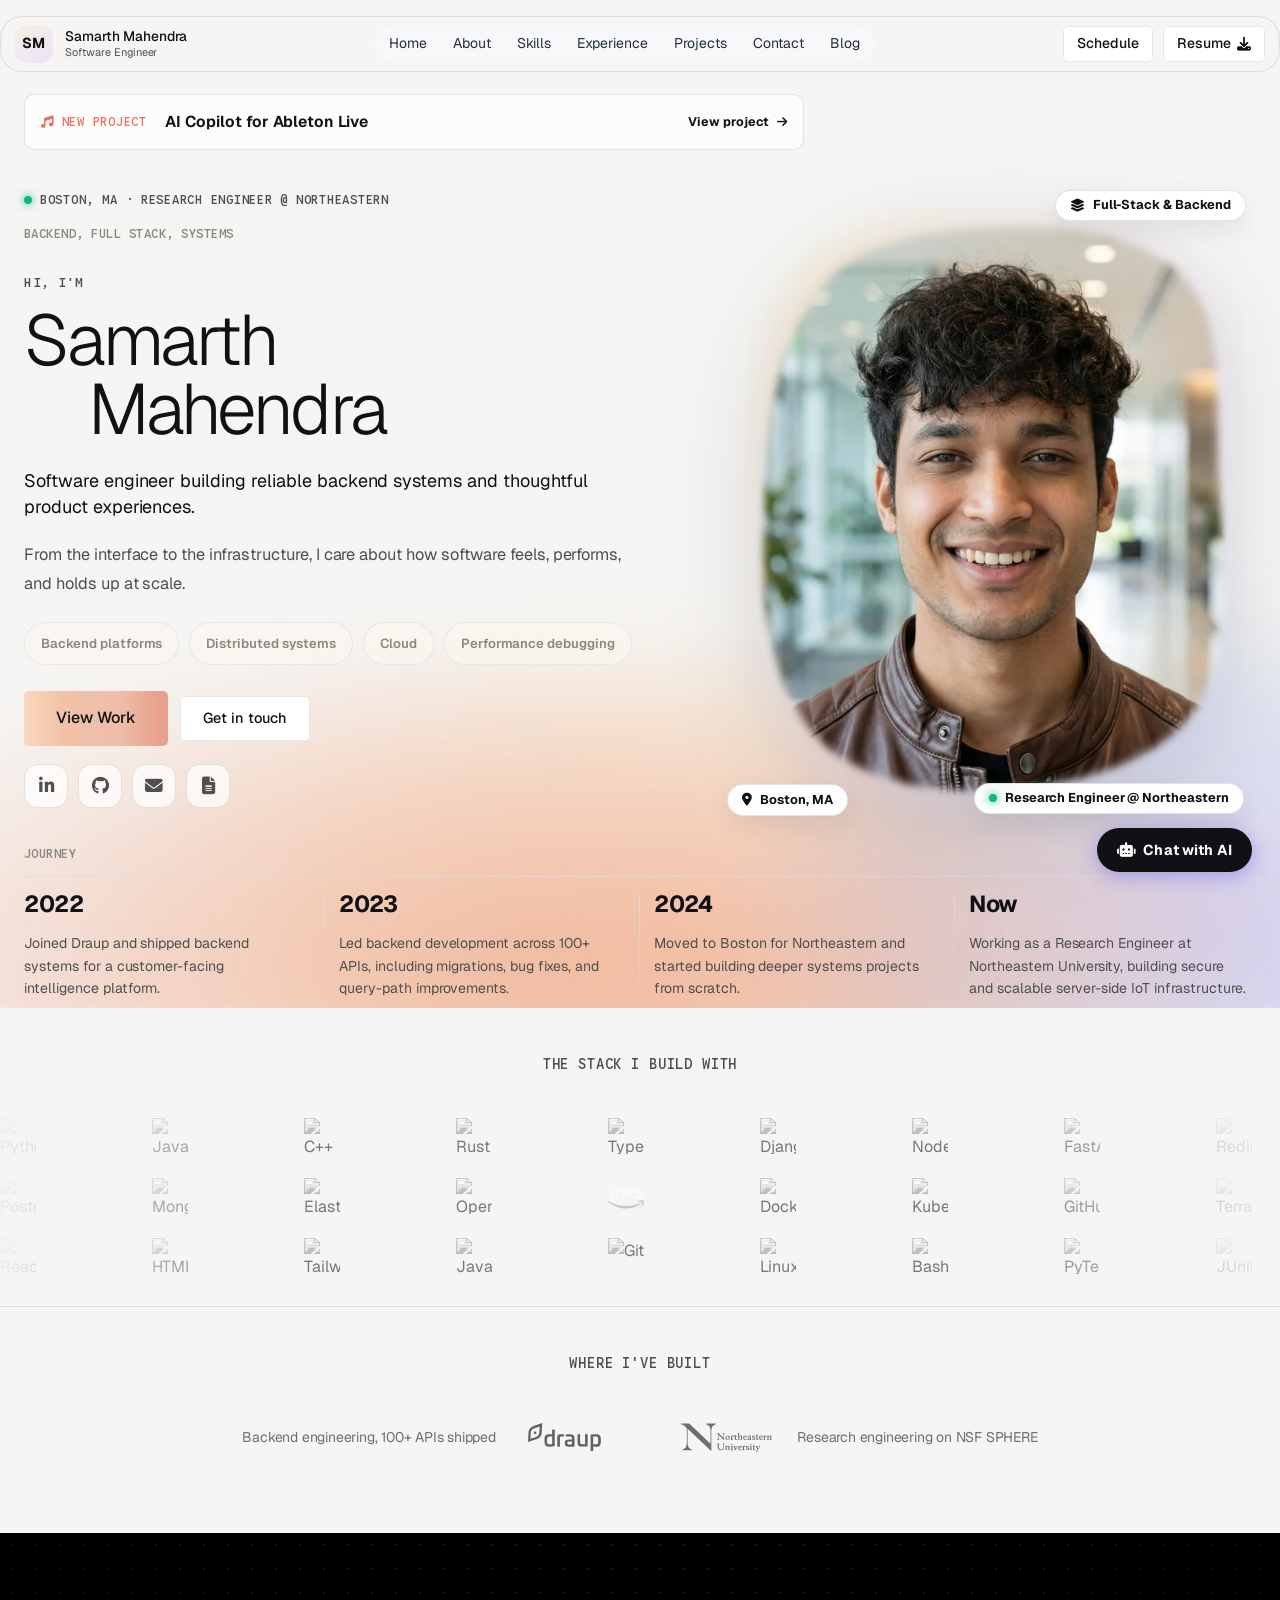
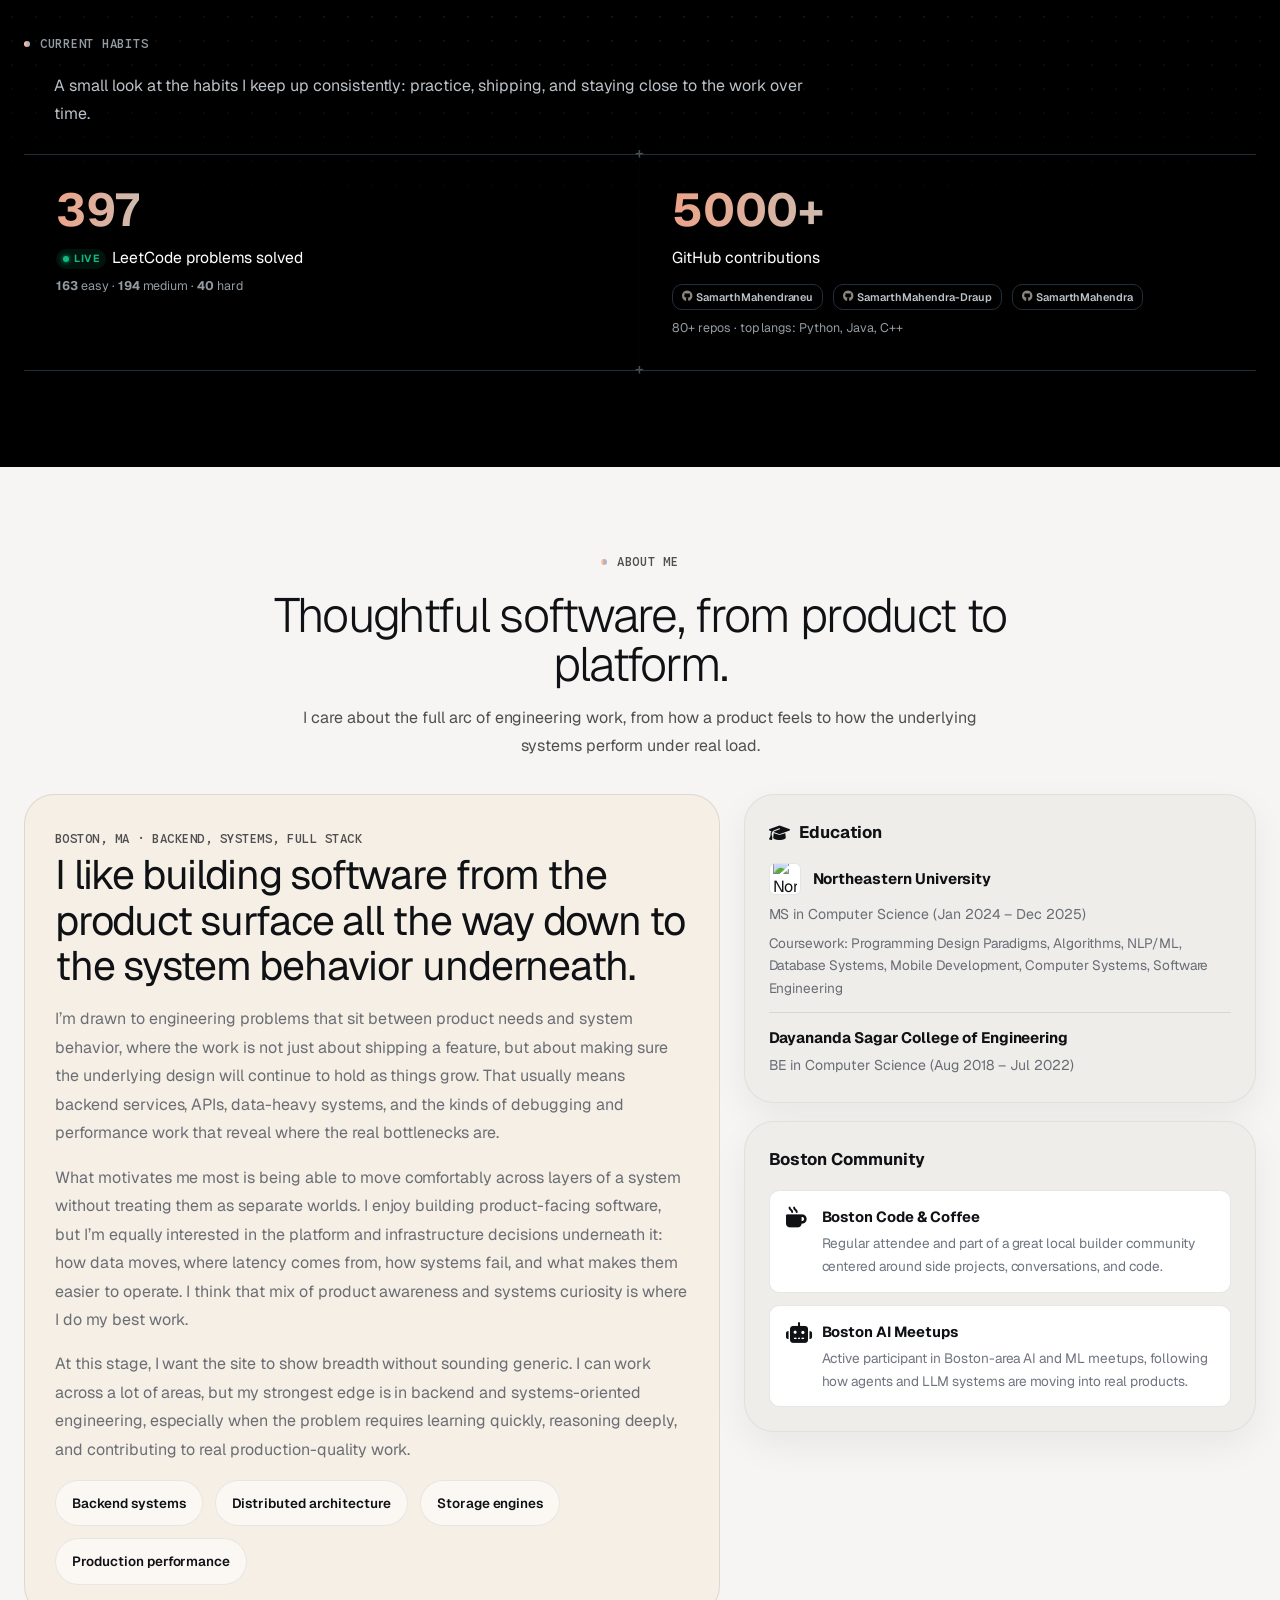
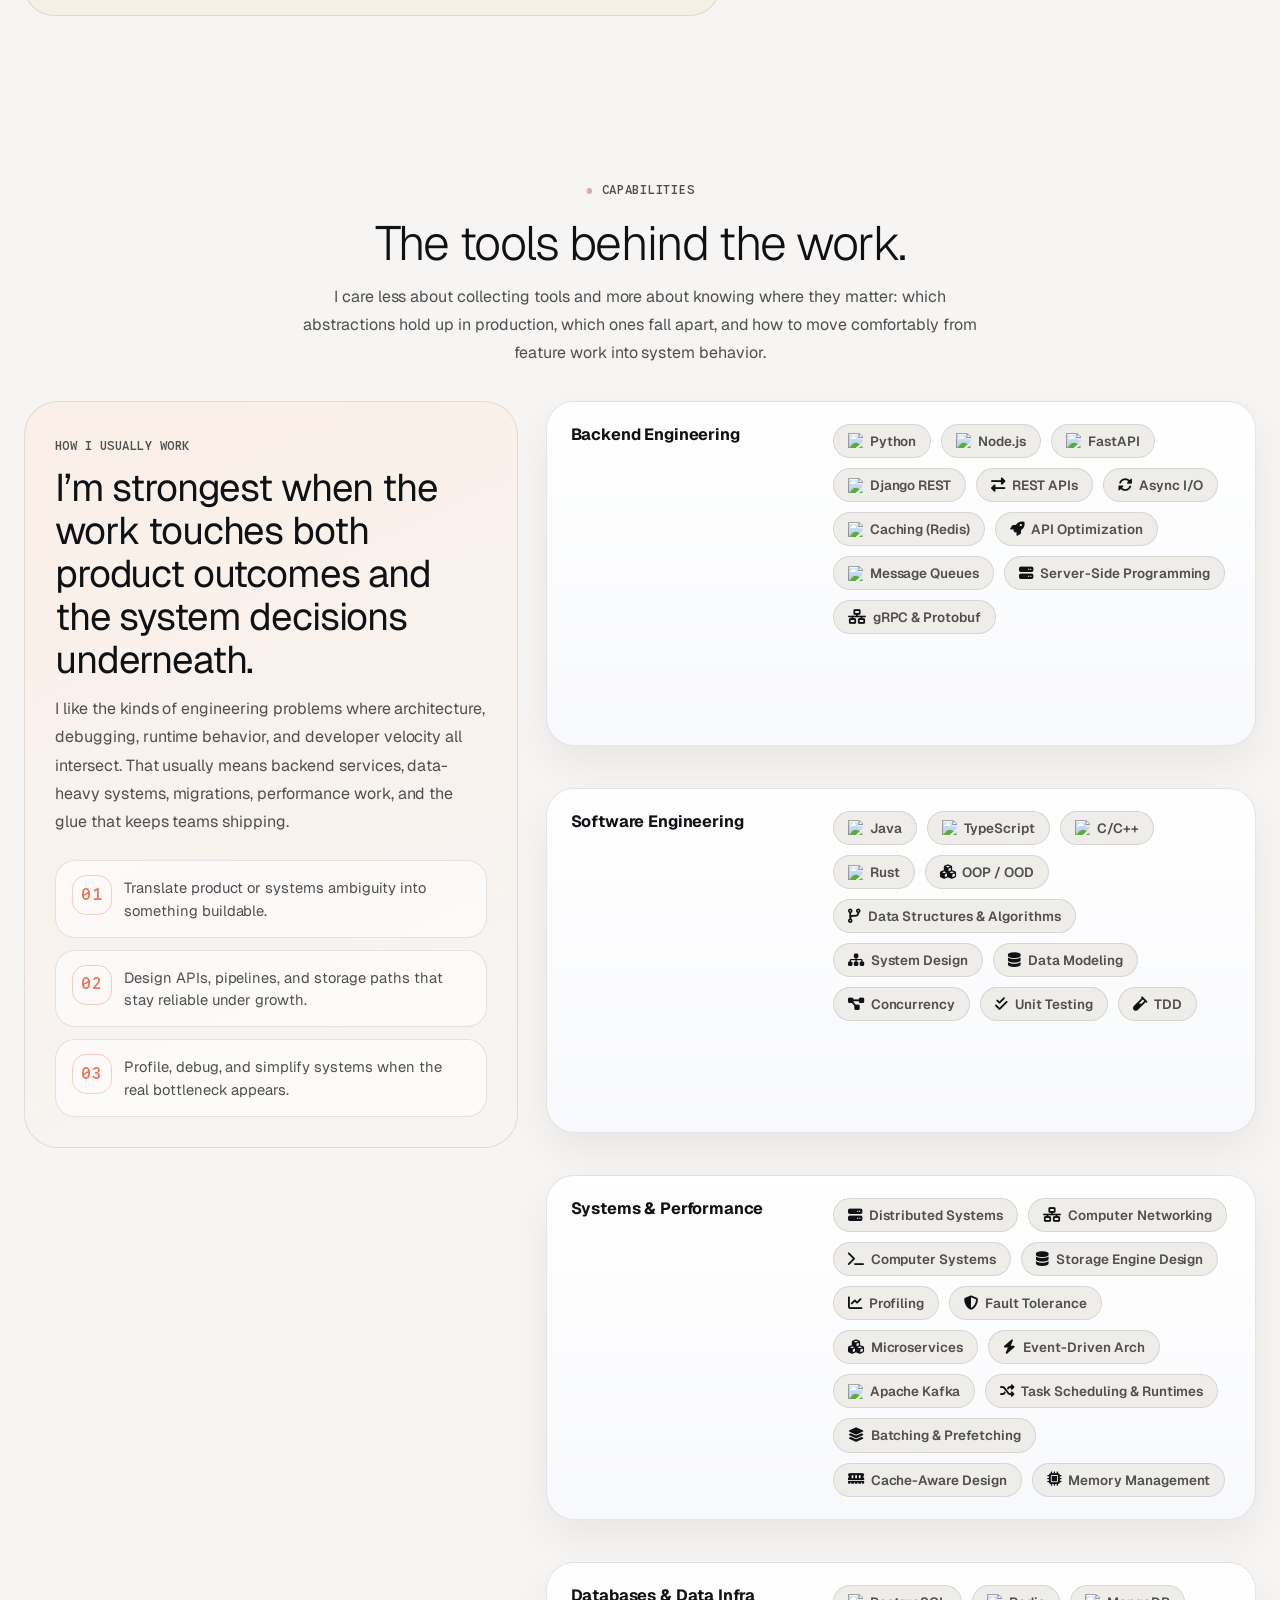
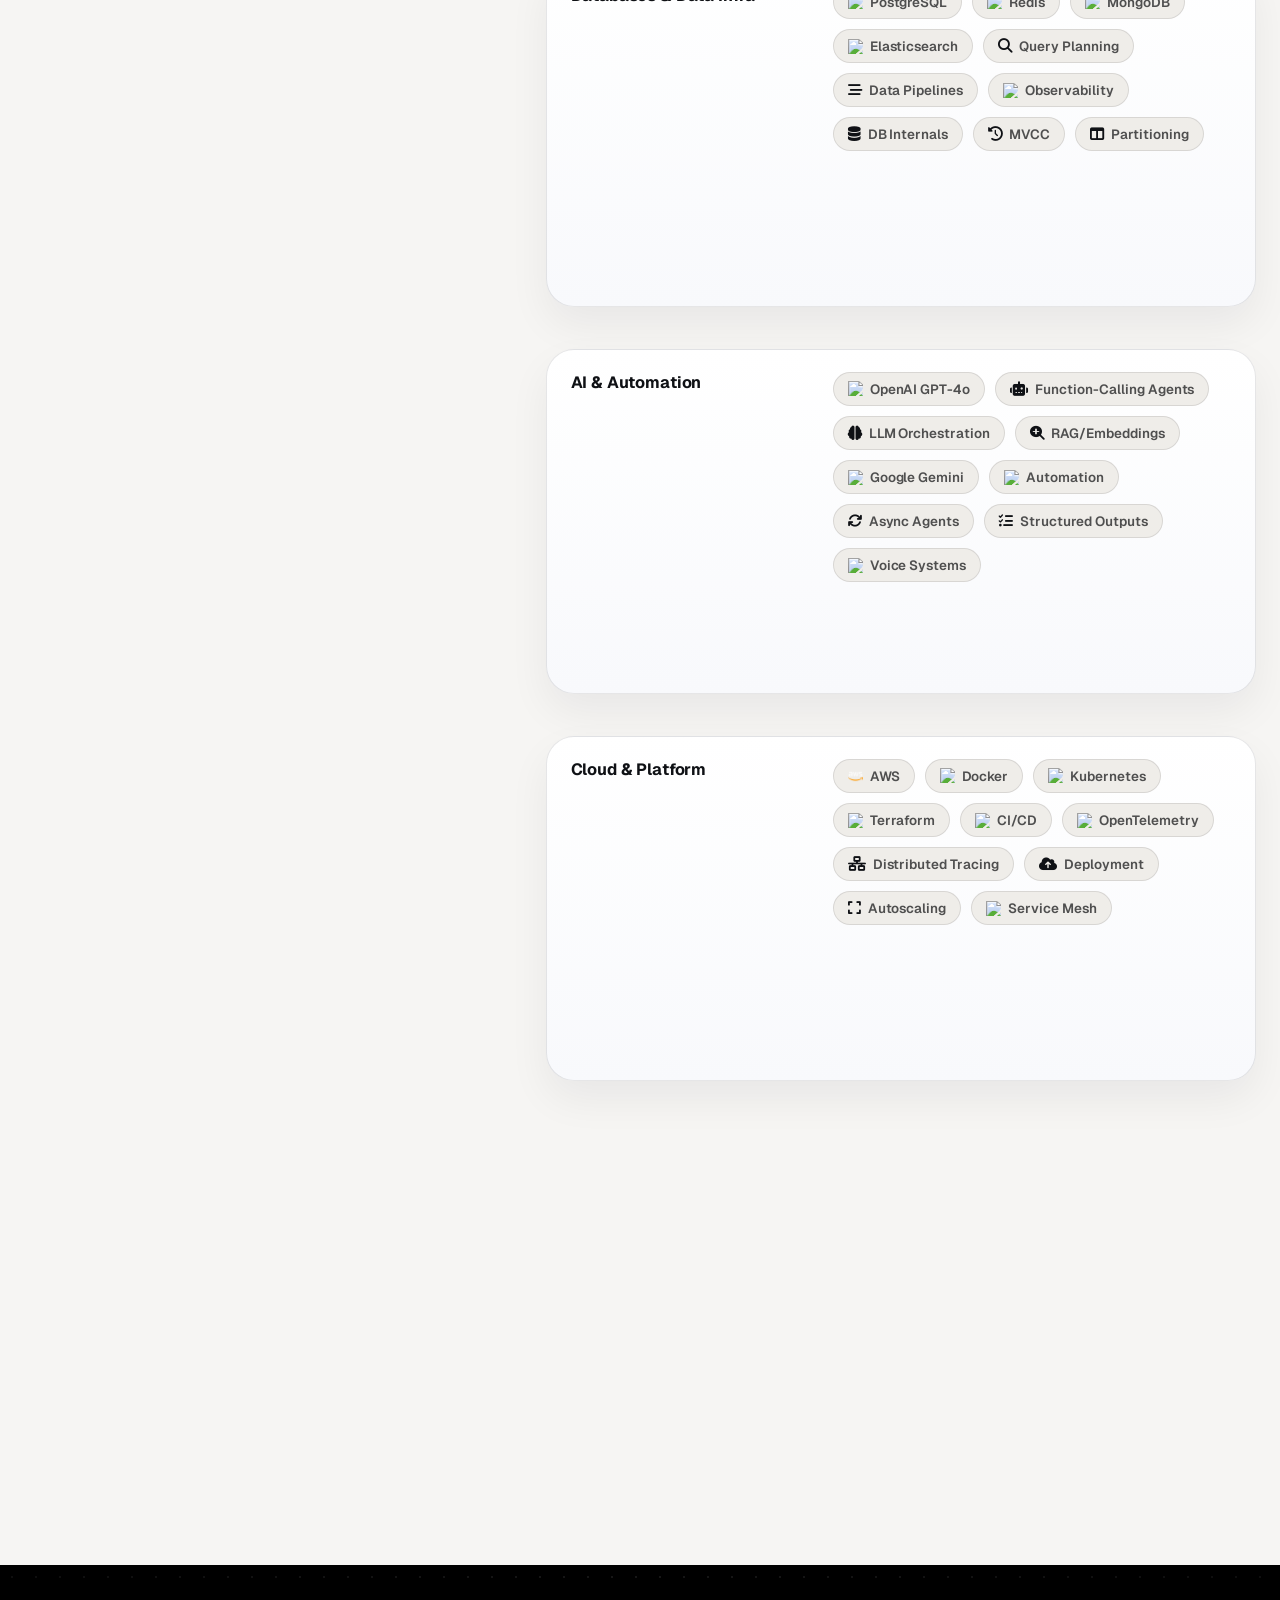
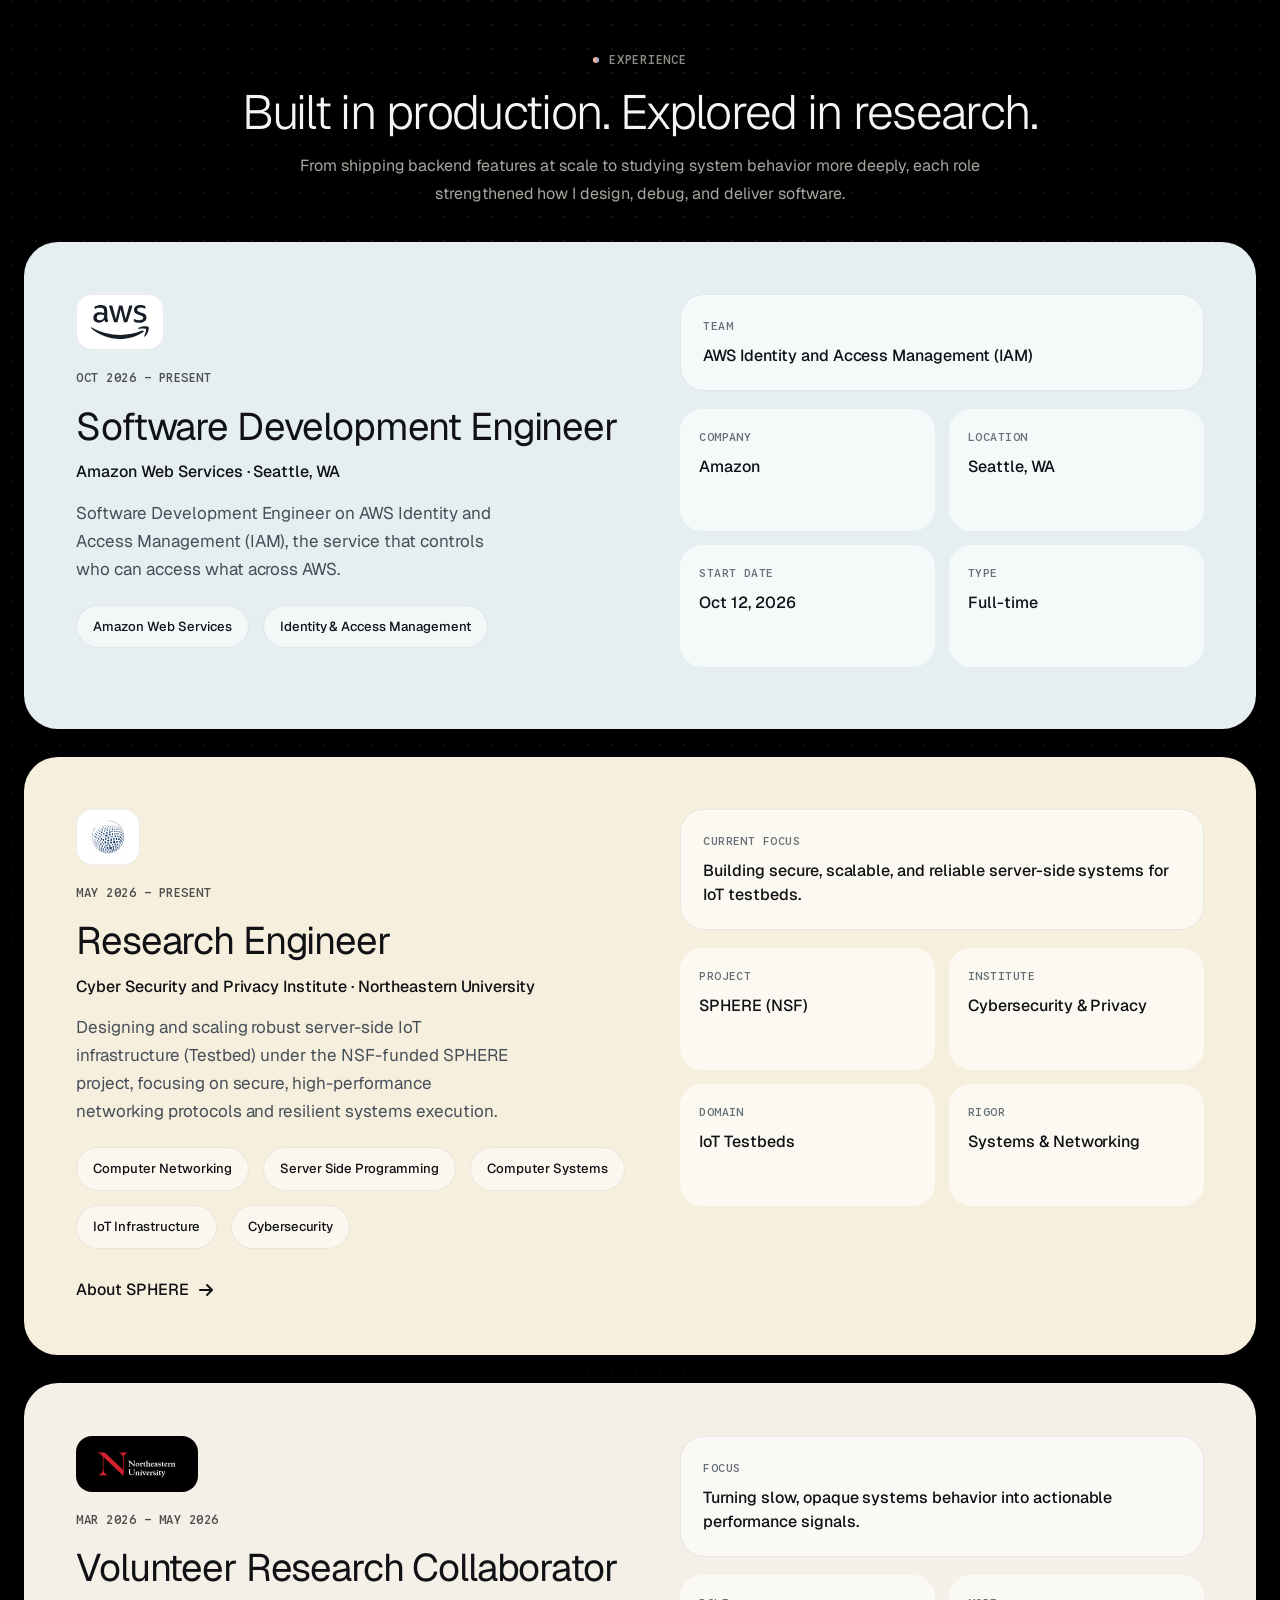
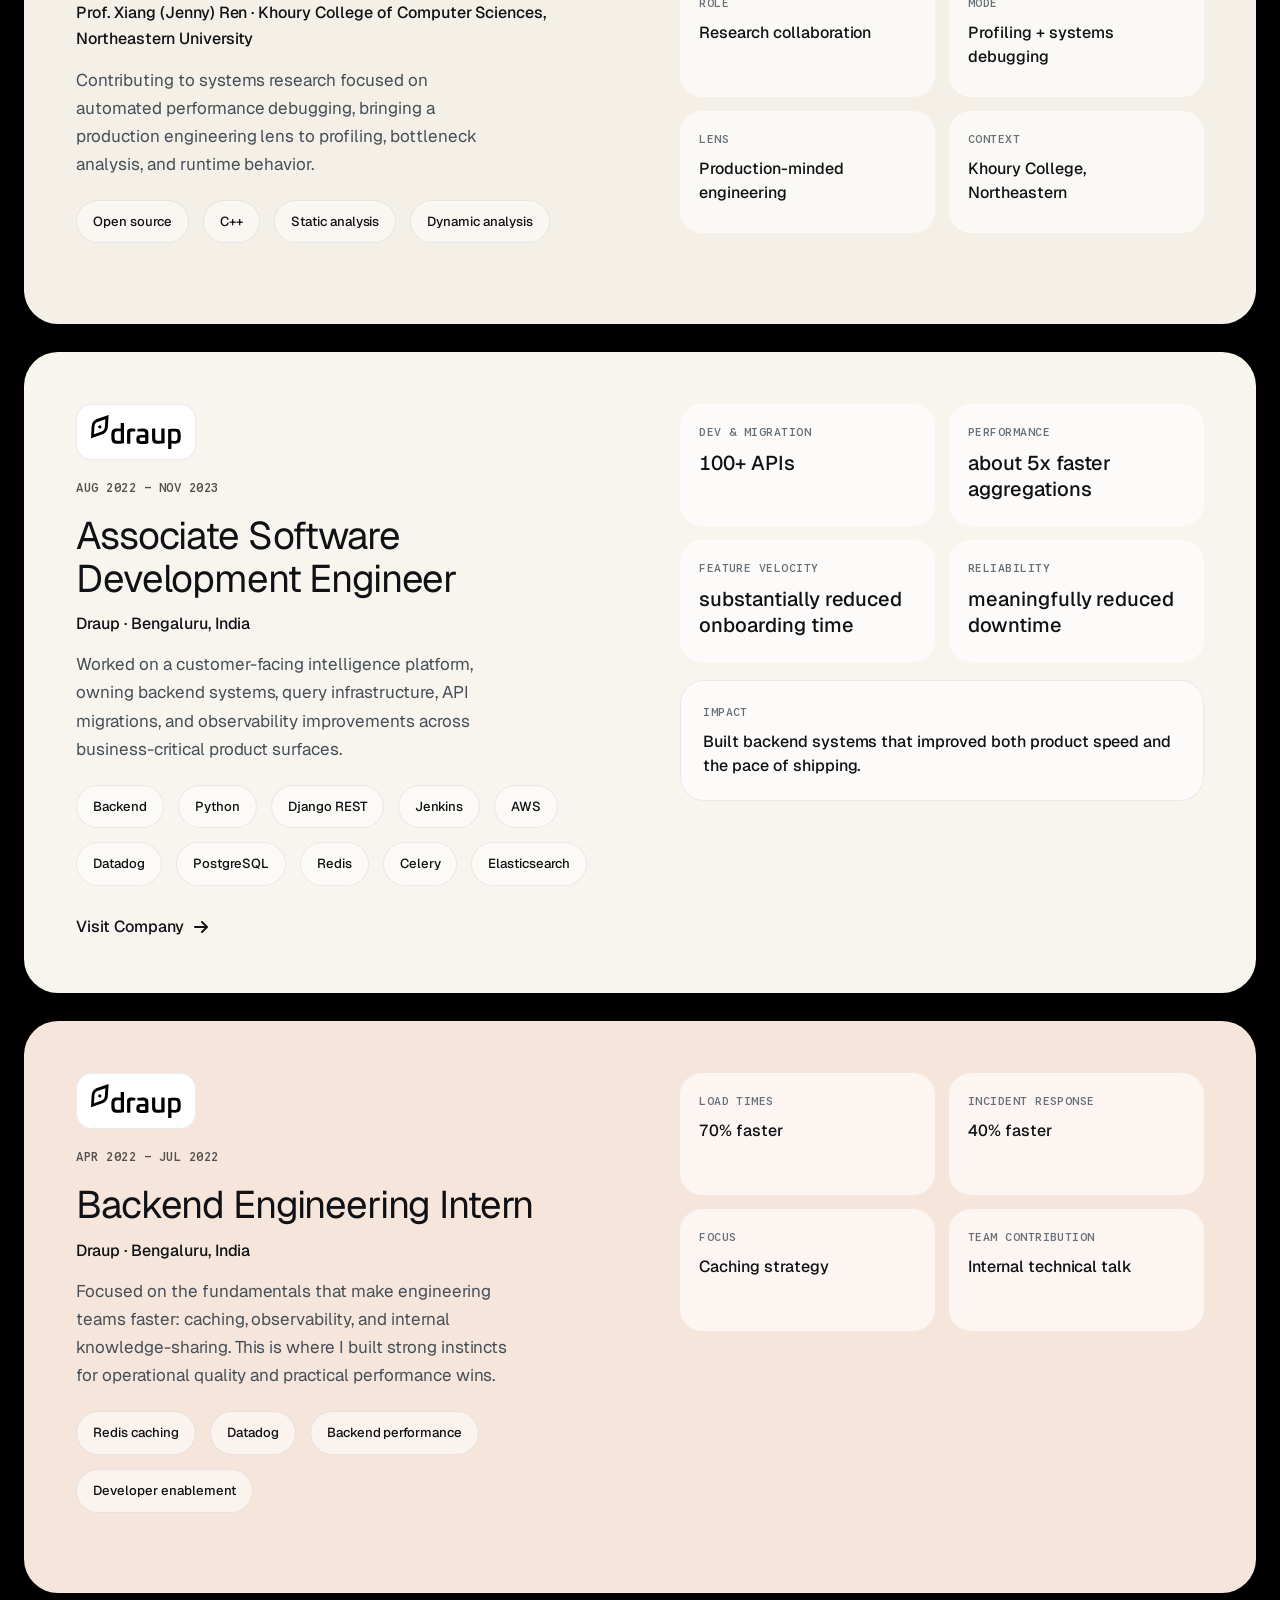
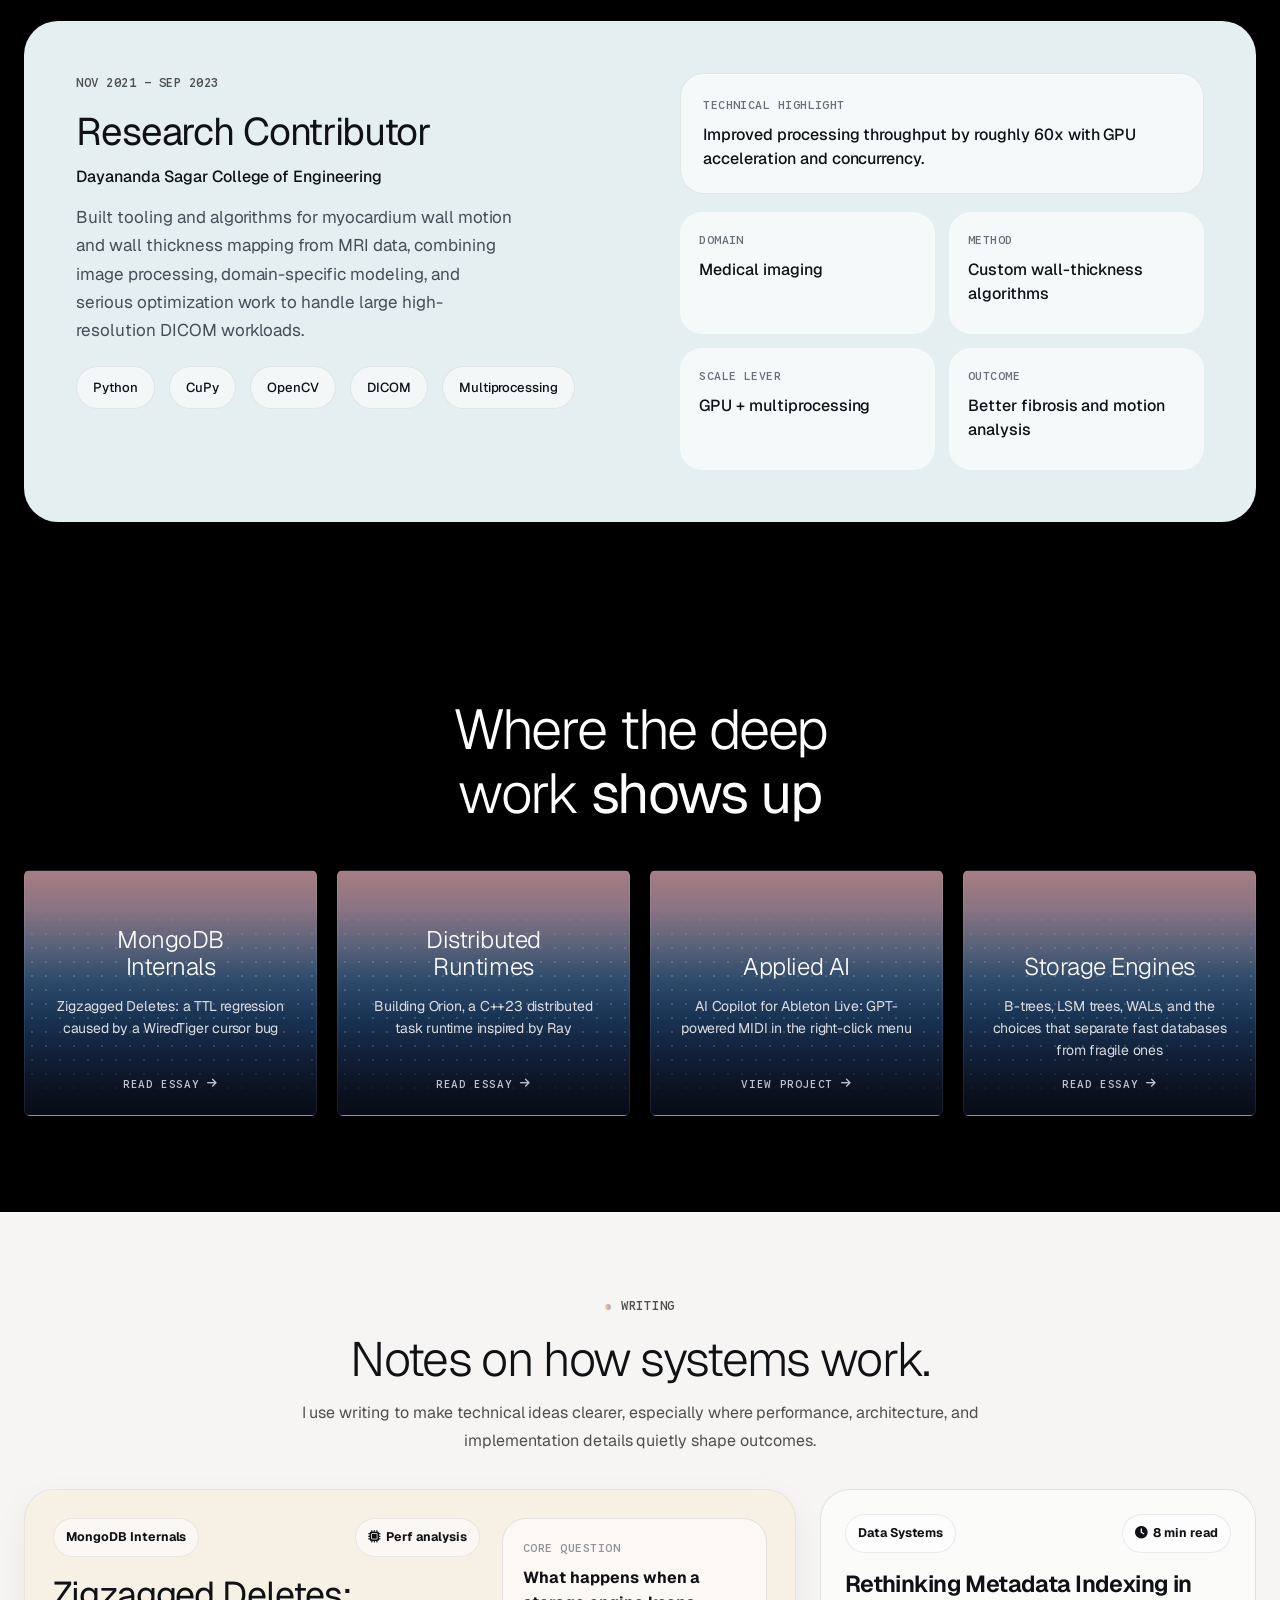
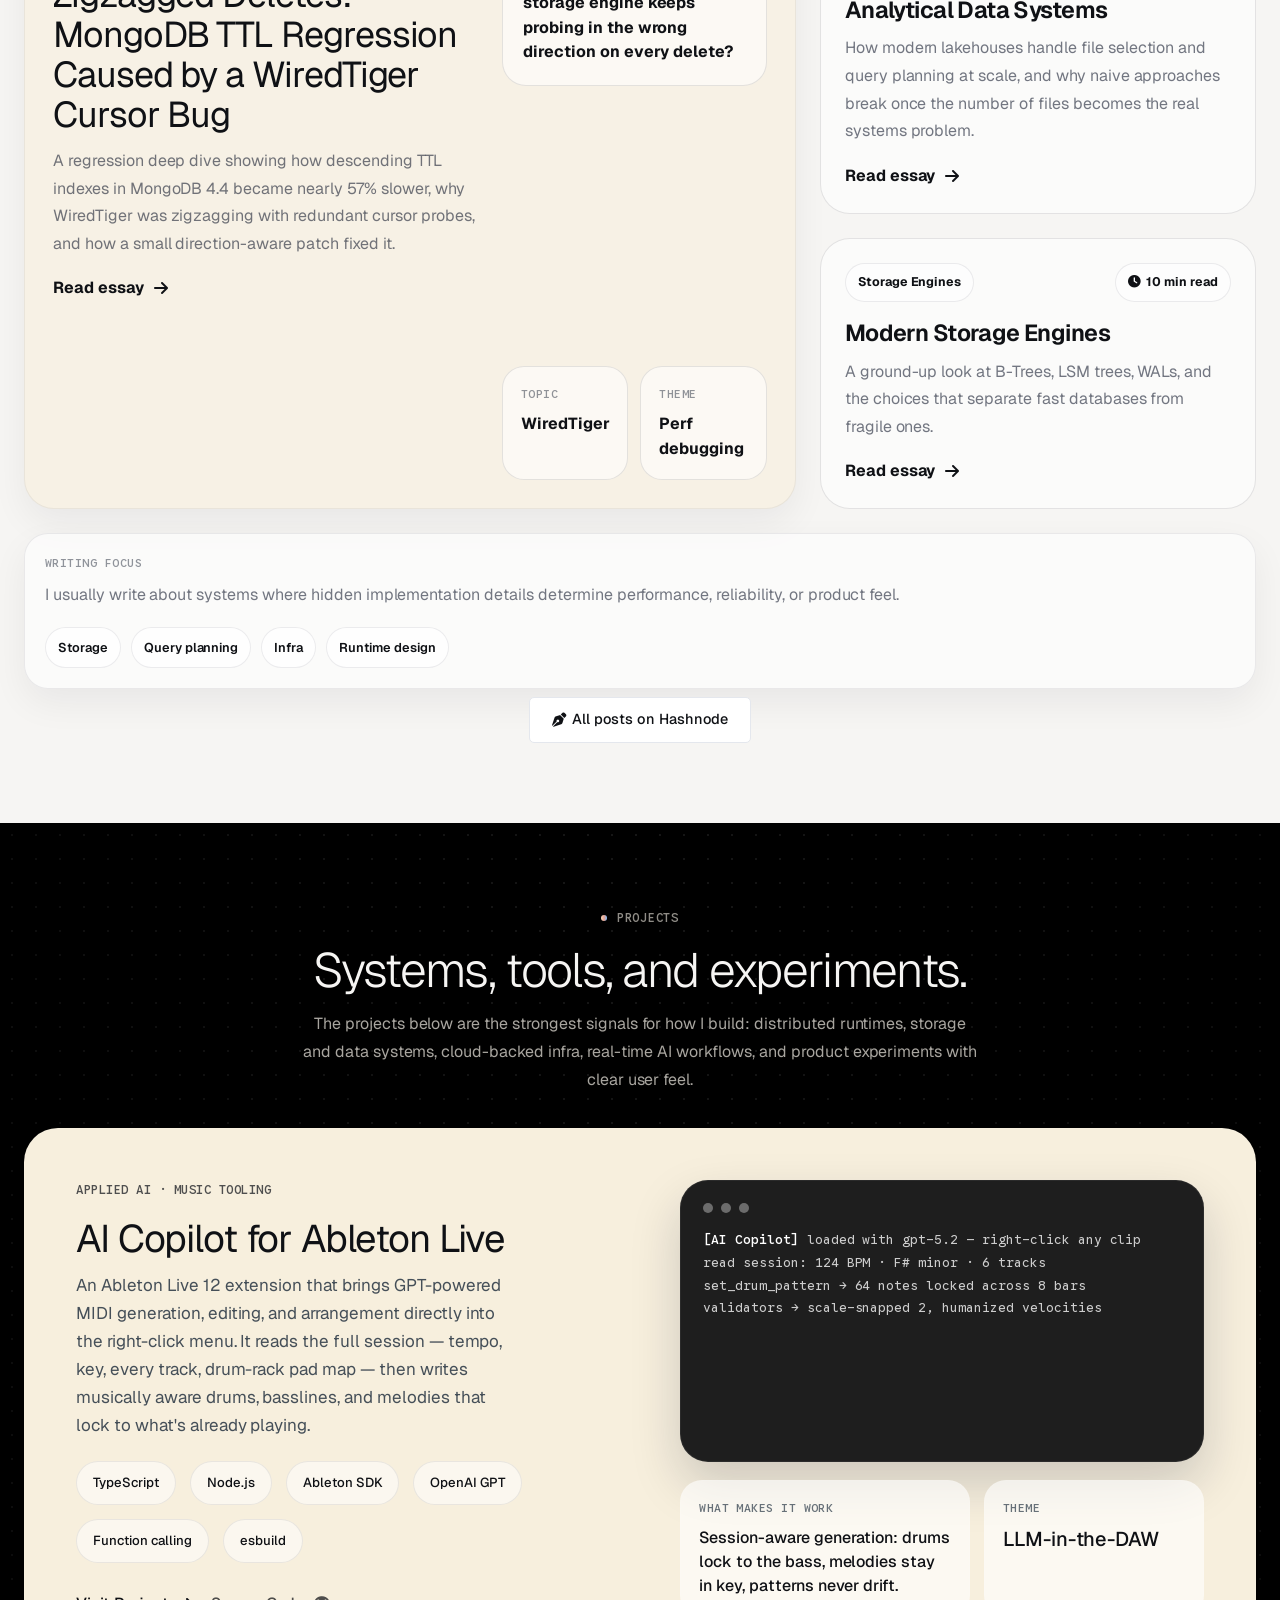
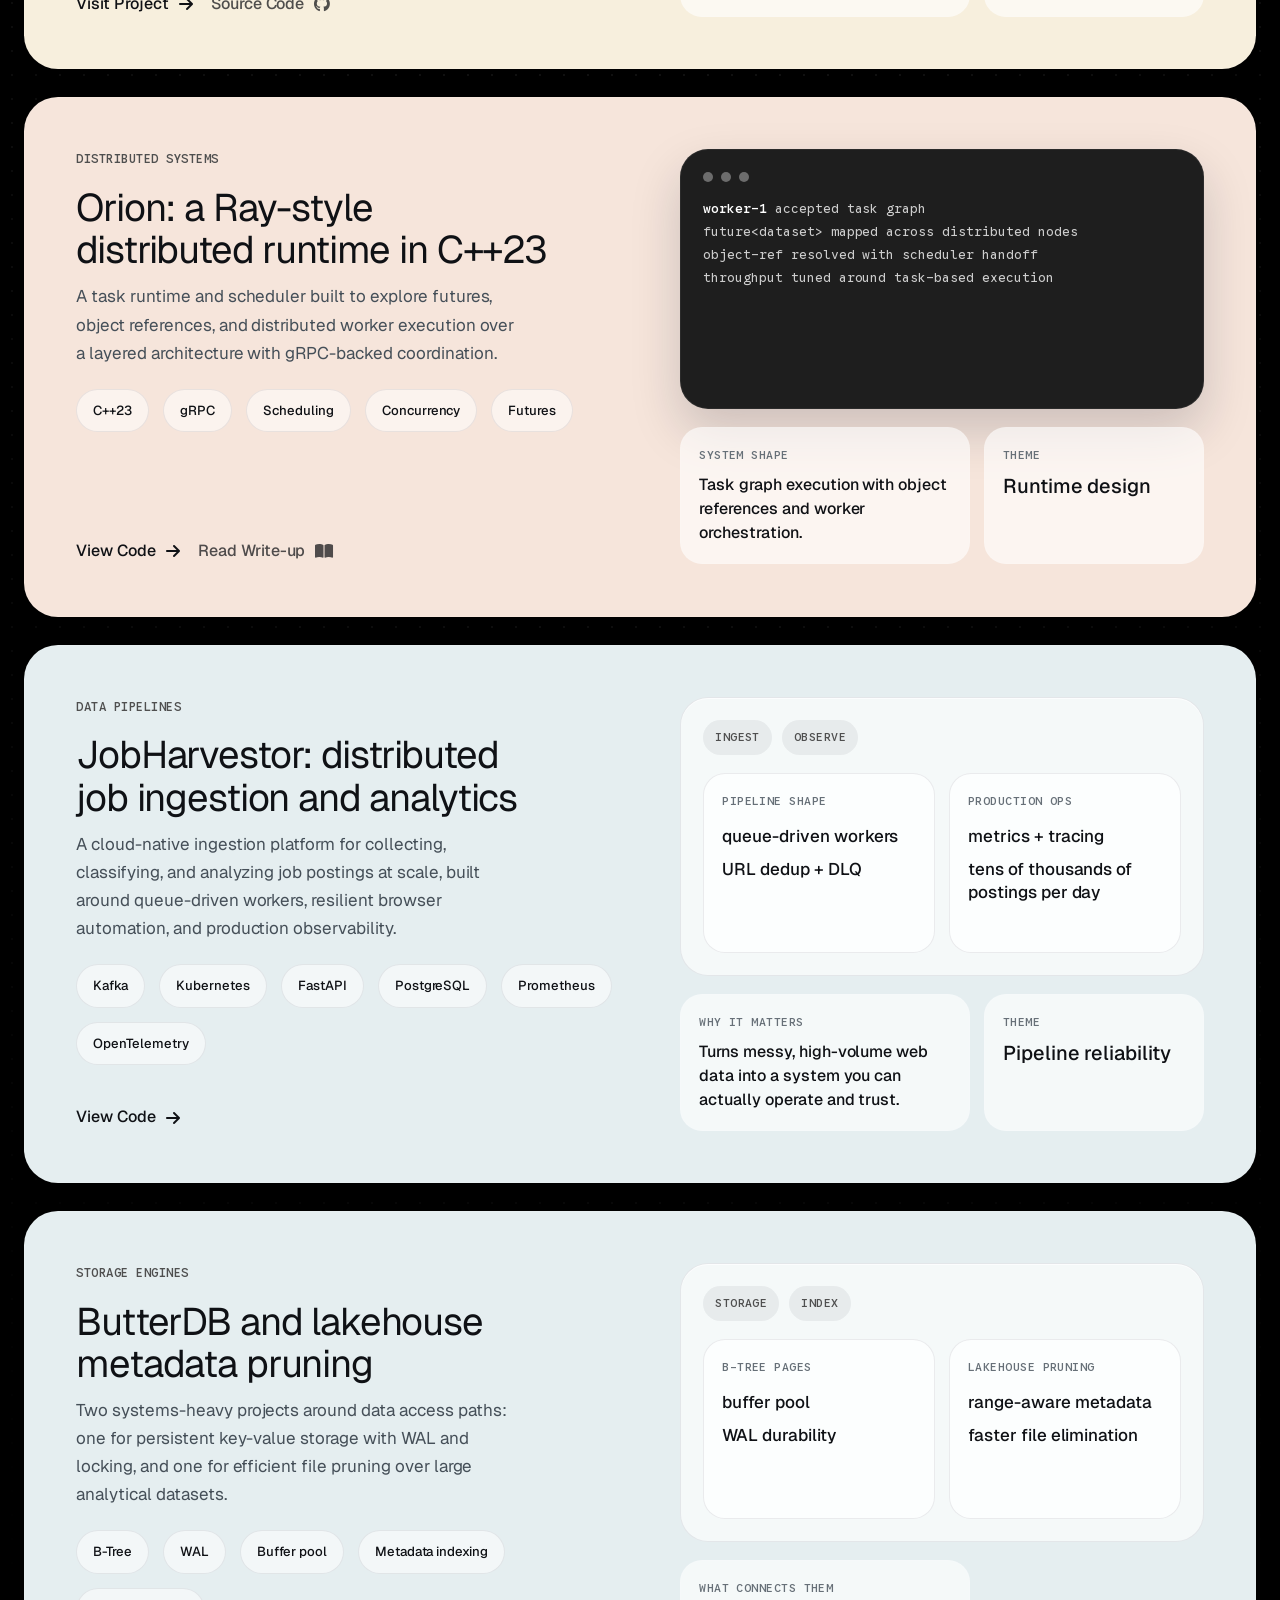
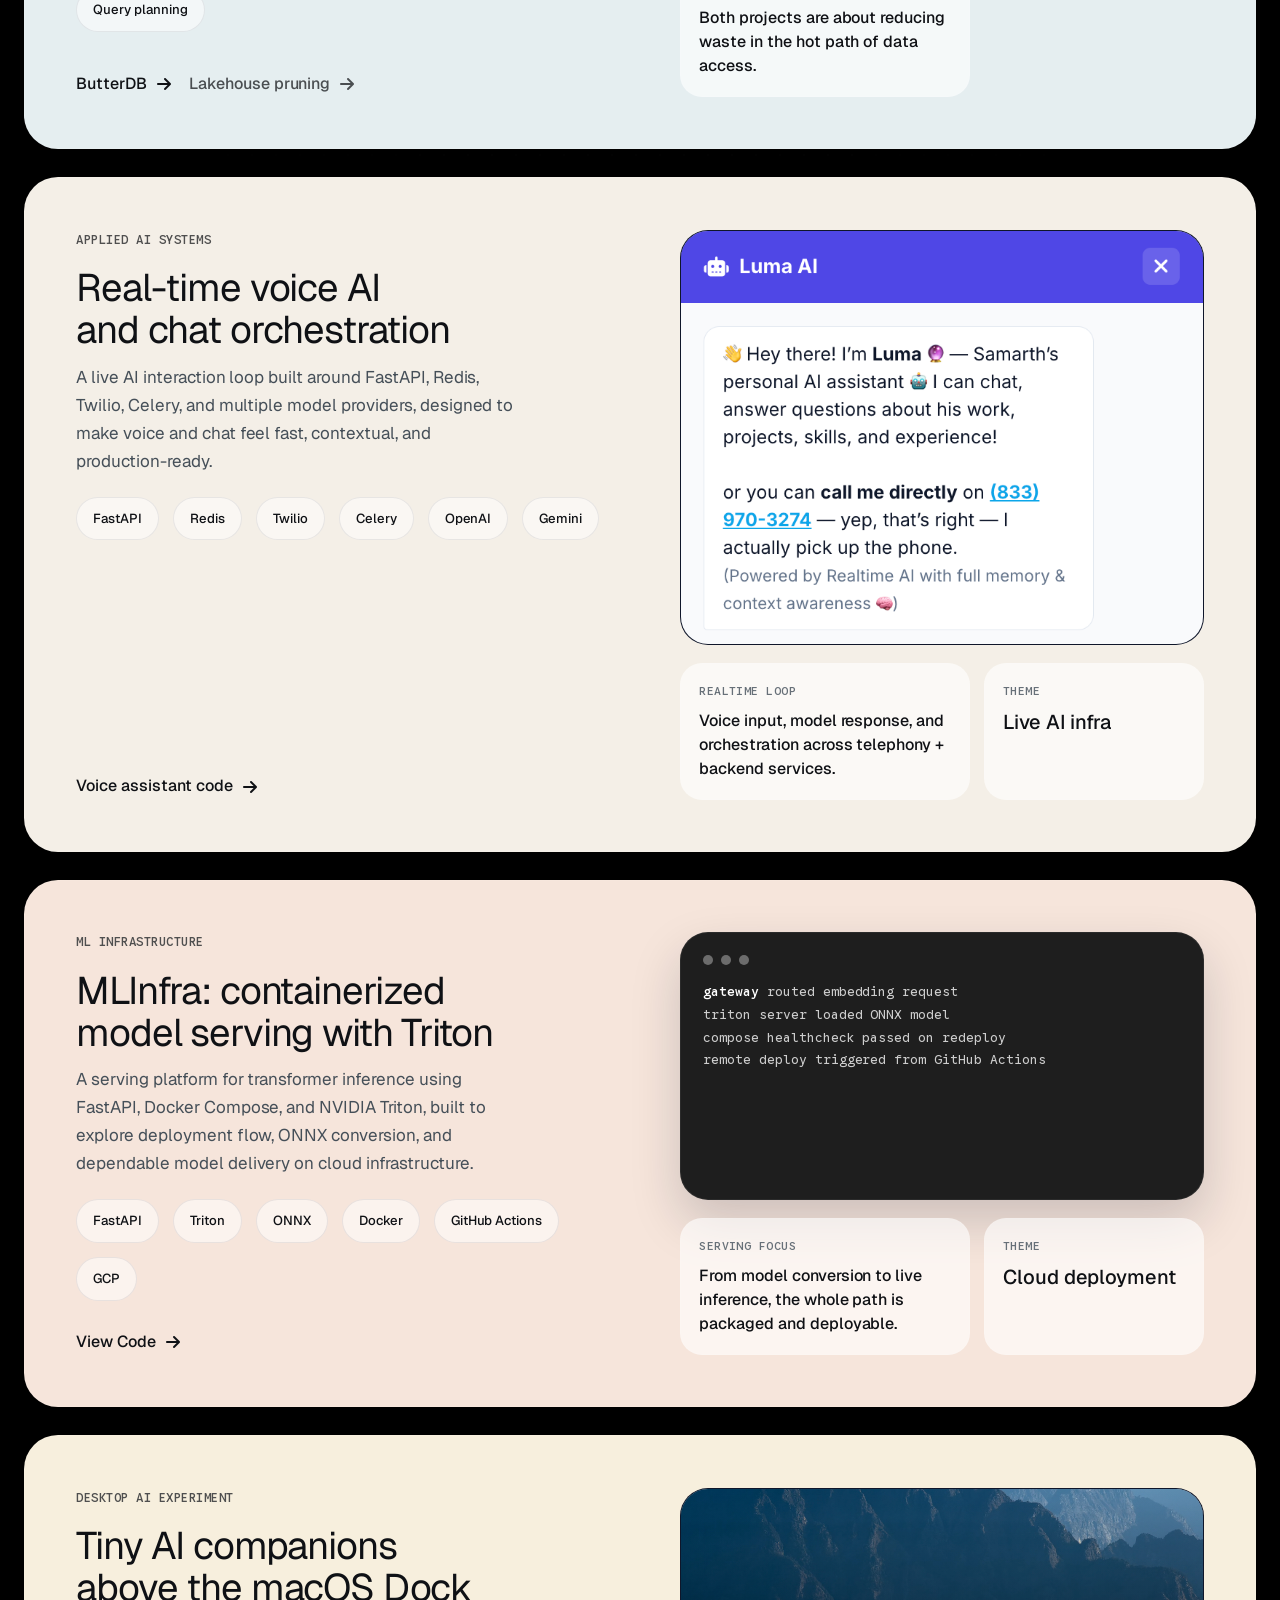
==== commit eb6665fe: "Restyle the site after draup.com: type, colours and scroll motion - Draup's type: Google Sans for te" ====
--- a/index.html
+++ b/index.html
@@ -30,18 +30,15 @@
     <link rel="preconnect" href="https://fonts.googleapis.com">
     <link rel="preconnect" href="https://fonts.gstatic.com" crossorigin>
     <link rel="preload" as="style"
-        href="https://fonts.googleapis.com/css2?family=Geist:wght@300;400;500;600;700&family=Geist+Mono:wght@400;500&family=Inter:wght@400;500;600;700;800&family=Newsreader:opsz,wght@6..72,400;6..72,500;6..72,600&family=Space+Grotesk:wght@400;500;600;700&display=swap">
+        href="https://fonts.googleapis.com/css2?family=Geist:wght@300..800&family=Geist+Mono:wght@400;500&family=Google+Sans:wght@400..700&family=Google+Sans+Code:wght@300..800&family=Inter:wght@400;500;600;700;800&family=Newsreader:opsz,wght@6..72,400;6..72,500;6..72,600&family=Space+Grotesk:wght@400;500;600;700&display=swap">
     <link
-        href="https://fonts.googleapis.com/css2?family=Geist:wght@300;400;500;600;700&family=Geist+Mono:wght@400;500&family=Inter:wght@400;500;600;700;800&family=Newsreader:opsz,wght@6..72,400;6..72,500;6..72,600&family=Space+Grotesk:wght@400;500;600;700&display=swap"
+        href="https://fonts.googleapis.com/css2?family=Geist:wght@300..800&family=Geist+Mono:wght@400;500&family=Google+Sans:wght@400..700&family=Google+Sans+Code:wght@300..800&family=Inter:wght@400;500;600;700;800&family=Newsreader:opsz,wght@6..72,400;6..72,500;6..72,600&family=Space+Grotesk:wght@400;500;600;700&display=swap"
         rel="stylesheet">
 
     <!-- Icons -->
     <link rel="preload" as="style" href="https://cdnjs.cloudflare.com/ajax/libs/font-awesome/6.5.1/css/all.min.css">
     <link rel="stylesheet" href="https://cdnjs.cloudflare.com/ajax/libs/font-awesome/6.5.1/css/all.min.css">
 
-    <!-- AOS Animation -->
-    <link rel="stylesheet" href="https://unpkg.com/aos@2.3.1/dist/aos.css" />
-
     <!-- Resource Prefetching -->
     <link rel="preconnect" href="https://cdn.simpleicons.org">
 
@@ -52,6 +49,14 @@
     <!-- Custom CSS -->
     <link rel="stylesheet" href="styles.css">
     <link rel="stylesheet" href="draup.css">
+    <!-- Keeps what the scroll reveals hidden until draup-motion.js has set it up,
+         and never for long: the timeout shows everything if that script fails. -->
+    <script>
+        if (!matchMedia("(prefers-reduced-motion: reduce)").matches) {
+            document.documentElement.classList.add("motion-pending");
+            setTimeout(function () { document.documentElement.classList.remove("motion-pending"); }, 3000);
+        }
+    </script>
     <script>
         (function (h, o, u, n, d) {
             h = h[d] = h[d] || { q: [], onReady: function (c) { h.q.push(c) } }
@@ -114,7 +119,7 @@
             </div>
             <div class="nav-actions">
                 <a href="https://outlook.office.com/bookwithme/user/74b48346c31b4a70b85fef80821897ac@northeastern.edu/meetingtype/x4p_Azwdc0eqt7kyhO5fWg2?anonymous&ismsaljsauthenabled&ep=mlink"
-                    target="_blank" class="btn btn-primary btn-sm magnetic-btn"
+                    target="_blank" class="btn btn-outline btn-sm magnetic-btn"
                     aria-label="Schedule a meeting">Schedule</a>
                 <a href="ssamarth_resume_systems_backend.pdf" class="btn btn-outline btn-sm magnetic-btn" download
                     aria-label="Download Resume">Resume <i class="fas fa-download"></i></a>
@@ -142,7 +147,8 @@
 
     <!-- Main Content -->
     <main>
-        <section id="home" class="hero-section">
+        <section id="home" class="hero-section" data-bg="light">
+            <div class="dr-aurora" aria-hidden="true"><span class="dr-aurora-layer base"></span><span class="dr-aurora-layer cream"></span><span class="dr-aurora-layer peach"></span><span class="dr-aurora-layer lavender"></span><span class="dr-aurora-layer coral"></span></div>
             <div class="container">
                 <a class="home-announcement-banner" href="ableton-ai-extention.html"
                     aria-label="View the AI Copilot for Ableton Live project">
@@ -157,7 +163,7 @@
 
                 <div class="hero-editorial">
                     <div class="hero-main-column">
-                        <article class="hero-main-card" data-aos="fade-up">
+                        <article class="hero-main-card">
                             <div class="hero-main-top">
                                 <span class="hero-location-tag">
                                     <span class="status-dot"></span>
@@ -208,7 +214,7 @@
                     </div>
 
                     <aside class="hero-side-column">
-                        <div class="hero-profile-card" data-aos="fade-left">
+                        <div class="hero-profile-card" data-reveal>
                             <div class="hero-profile-media">
                                 <div class="hero-floating-chip hero-floating-chip--top">
                                     <i class="fas fa-layer-group"></i> Full-Stack &amp; Backend
@@ -261,7 +267,7 @@
                     </aside>
                 </div>
 
-                <section class="hero-journey-card" data-aos="fade-up">
+                <section class="hero-journey-card" data-reveal>
                     <span class="hero-panel-label">Journey</span>
                     <div class="hero-journey-list">
                         <div class="journey-stop">
@@ -289,6 +295,7 @@
         </section>
 
         <!-- 3-Row Scrolling Skills Marquee (Logos Only, Alternating Direction) -->
+        <p class="dr-strip-label">The stack I build with</p>
         <div class="marquee-multi-wrapper">
 
             <!-- Row 1: scroll LEFT -->
@@ -393,16 +400,29 @@
             </div>
 
         </div>
-
-        <section class="section profile-signals-section">
+        <div class="dr-worked">
+            <p class="dr-strip-label">Where I've built</p>
+            <div class="dr-worked-row">
+                <div class="dr-worked-item">
+                    <img src="assets/logos/draup.svg" alt="Draup" class="dr-worked-logo" width="95" height="36" loading="lazy">
+                    <span class="dr-worked-caption">Backend engineering, 100+ APIs shipped</span>
+                </div>
+                <div class="dr-worked-item dr-worked-item--reverse">
+                    <img src="assets/logos/northeastern.svg" alt="Northeastern University" class="dr-worked-logo dr-worked-logo--ink" width="97" height="36" loading="lazy">
+                    <span class="dr-worked-caption">Research engineering on NSF SPHERE</span>
+                </div>
+            </div>
+        </div>
+
+        <section class="section profile-signals-section dr-dark" data-bg="dark">
             <div class="container">
-                <div class="stacked-section-intro stacked-section-intro--compact" data-aos="fade-up">
+                <div class="stacked-section-intro stacked-section-intro--compact" data-reveal>
                     <span class="stacked-section-label">Current Habits</span>
                     <p class="stacked-section-copy">A small look at the habits I keep up consistently: practice,
                         shipping, and staying close to the work over time.</p>
                 </div>
 
-                <div class="profile-signals-grid" data-aos="fade-up">
+                <div class="profile-signals-grid" data-reveal>
                     <article class="profile-signal-card">
                         <a href="https://leetcode.com/u/samarthmahendra/" target="_blank" class="prose-stat">
                             <span class="prose-stat-num" id="lc-total">&mdash;</span>
@@ -447,7 +467,7 @@
 
         <section id="about" class="section">
             <div class="container">
-                <div class="stacked-section-intro" data-aos="fade-up">
+                <div class="stacked-section-intro" data-reveal>
                     <span class="stacked-section-label">About Me</span>
                     <h2 class="stacked-section-title">Thoughtful software, from product to platform.</h2>
                     <p class="stacked-section-copy">I care about the full arc of engineering work, from how a product
@@ -455,9 +475,9 @@
                 </div>
 
                 <div class="about-editorial">
-                    <article class="about-story-card" data-aos="fade-right">
+                    <article class="about-story-card" data-reveal>
                         <span class="showcase-kicker">Boston, MA · backend, systems, full stack</span>
-                        <h3 class="about-story-title">I like building software from the product surface all the way down
+                        <h3 class="about-story-title" data-text-reveal>I like building software from the product surface all the way down
                             to the system behavior underneath.</h3>
                         <p>
                             I’m drawn to engineering problems that sit between product needs and system behavior, where
@@ -488,7 +508,7 @@
                     </article>
 
                     <div class="about-side-column">
-                        <section class="about-panel about-panel--education" data-aos="fade-up">
+                        <section class="about-panel about-panel--education" data-reveal>
                             <h3><i class="fas fa-graduation-cap"></i> Education</h3>
                             <div class="edu-item">
                                 <div style="display: flex; align-items: center; gap: 12px; margin-bottom: 8px;">
@@ -511,7 +531,7 @@
                             </div>
                         </section>
 
-                        <section class="about-panel about-panel--community" data-aos="fade-up" data-aos-delay="80">
+                        <section class="about-panel about-panel--community" data-reveal data-reveal-delay="80">
                             <h3>Boston Community</h3>
                             <div class="community-items">
                                 <div class="community-item">
@@ -540,7 +560,7 @@
         <!-- Skills Section -->
         <section id="skills" class="section">
             <div class="container">
-                <div class="stacked-section-intro" data-aos="fade-up">
+                <div class="stacked-section-intro" data-reveal>
                     <span class="stacked-section-label">Capabilities</span>
                     <h2 class="stacked-section-title">The tools behind the work.</h2>
                     <p class="stacked-section-copy">I care less about collecting tools and more about knowing where they
@@ -548,7 +568,7 @@
                         comfortably from feature work into system behavior.</p>
                 </div>
 
-                <div class="skills-editorial" data-aos="fade-up">
+                <div class="skills-editorial" data-reveal>
                     <article class="skills-feature-card">
                         <span class="showcase-kicker">How I usually work</span>
                         <h3>I’m strongest when the work touches both product outcomes and the system decisions
@@ -730,9 +750,9 @@
             </div>
         </section>
         <!-- Experience Section -->
-        <section id="experience" class="section alt-bg" style="position: relative; z-index: 2;">
+        <section id="experience" class="section alt-bg" data-bg="dark" style="position: relative; z-index: 2;">
             <div class="container">
-                <div class="stacked-section-intro" data-aos="fade-up">
+                <div class="stacked-section-intro" data-reveal>
                     <span class="stacked-section-label">Experience</span>
                     <h2 class="stacked-section-title">Built in production. Explored in research.</h2>
                     <p class="stacked-section-copy">From shipping backend features at scale to studying system behavior
@@ -740,7 +760,7 @@
                 </div>
 
                 <div class="showcase-stack">
-                    <article class="showcase-card showcase-card--mist" data-aos="fade-up">
+                    <article class="showcase-card showcase-card--mist" data-reveal>
                         <div class="showcase-copy">
                             <span class="showcase-logo"><img src="assets/logos/aws.svg" alt="" width="61" height="36" loading="lazy"></span>
                             <!-- Swaps on the start date; see applyDateGates in script.js. -->
@@ -781,7 +801,7 @@
                             </div>
                         </div>
                     </article>
-                    <article class="showcase-card showcase-card--cream" data-aos="fade-up">
+                    <article class="showcase-card showcase-card--cream" data-reveal>
                         <div class="showcase-copy">
                             <span class="showcase-logo"><img src="assets/logos/sphere.webp" alt="" width="36" height="36" loading="lazy"></span>
                             <span class="showcase-kicker">May 2026 - Present</span>
@@ -825,7 +845,7 @@
                         </div>
                     </article>
 
-                    <article class="showcase-card showcase-card--sand" data-aos="fade-up">
+                    <article class="showcase-card showcase-card--sand" data-reveal>
                         <div class="showcase-copy">
                             <span class="showcase-logo showcase-logo--dark"><img src="assets/logos/northeastern.svg" alt="" width="97" height="36" loading="lazy"></span>
                             <span class="showcase-kicker">Mar 2026 - May 2026</span>
@@ -869,7 +889,7 @@
                         </div>
                     </article>
 
-                    <article class="showcase-card showcase-card--ivory" data-aos="fade-up">
+                    <article class="showcase-card showcase-card--ivory" data-reveal>
                         <div class="showcase-copy">
                             <span class="showcase-logo"><img src="assets/logos/draup.svg" alt="" width="95" height="36" loading="lazy"></span>
                             <span class="showcase-kicker">Aug 2022 - Nov 2023</span>
@@ -898,11 +918,11 @@
                             <div class="showcase-side-grid showcase-side-grid--metrics">
                                 <div class="showcase-mini-card">
                                     <span>Dev & Migration</span>
-                                    <strong>100+ APIs</strong>
+                                    <strong><data value="100" data-count="100">100</data>+ APIs</strong>
                                 </div>
                                 <div class="showcase-mini-card">
                                     <span>Performance</span>
-                                    <strong>about 5x faster aggregations</strong>
+                                    <strong>about <data value="5" data-count="5">5</data>x faster aggregations</strong>
                                 </div>
                                 <div class="showcase-mini-card">
                                     <span>Feature velocity</span>
@@ -921,7 +941,7 @@
                         </div>
                     </article>
 
-                    <article class="showcase-card showcase-card--lilac" data-aos="fade-up">
+                    <article class="showcase-card showcase-card--lilac" data-reveal>
                         <div class="showcase-copy">
                             <span class="showcase-logo"><img src="assets/logos/draup.svg" alt="" width="95" height="36" loading="lazy"></span>
                             <span class="showcase-kicker">Apr 2022 - Jul 2022</span>
@@ -941,11 +961,11 @@
                             <div class="showcase-side-grid">
                                 <div class="showcase-mini-card">
                                     <span>Load times</span>
-                                    <strong>70% faster</strong>
+                                    <strong><data value="70" data-count="70">70</data>% faster</strong>
                                 </div>
                                 <div class="showcase-mini-card">
                                     <span>Incident response</span>
-                                    <strong>40% faster</strong>
+                                    <strong><data value="40" data-count="40">40</data>% faster</strong>
                                 </div>
                                 <div class="showcase-mini-card">
                                     <span>Focus</span>
@@ -959,7 +979,7 @@
                         </div>
                     </article>
 
-                    <article class="showcase-card showcase-card--mist" data-aos="fade-up">
+                    <article class="showcase-card showcase-card--mist" data-reveal>
                         <div class="showcase-copy">
                             <span class="showcase-kicker">Nov 2021 - Sep 2023</span>
                             <h3 class="showcase-title">Research Contributor</h3>
@@ -979,7 +999,7 @@
                         <div class="showcase-side">
                             <div class="showcase-side-note">
                                 <span class="showcase-side-label">Technical highlight</span>
-                                <strong>Improved processing throughput by roughly 60x with GPU acceleration and
+                                <strong>Improved processing throughput by roughly <data value="60" data-count="60">60</data>x with GPU acceleration and
                                     concurrency.</strong>
                             </div>
                             <div class="showcase-side-grid">
@@ -1002,6 +1022,63 @@
                             </div>
                         </div>
                     </article>
+                </div>
+            </div>
+        </section>
+
+        <!-- Pinned while the cards zoom past; then the headline and picks take over on black. -->
+        <section class="dr-press" data-bg="light" aria-labelledby="dr-press-title">
+            <div class="dr-press-sticky">
+                <div class="dr-press-scene" aria-hidden="true"
+                    data-backdrops="cards assets/press/deep-work-desk.webp assets/press/deep-work-model.webp assets/press/deep-work-signal.webp">
+                    <!-- One of four backdrops per visit, never last visit's (draup-motion.js):
+                         an image, or the grid of cards below. Phones and reduced motion
+                         skip the zoom, so they never download an image. -->
+                    <img class="dr-press-image" alt="" width="1672" height="941" loading="lazy" decoding="async">
+                    <div class="dr-press-grid" hidden>
+                        <div class="dr-press-card"><p>Zigzagged Deletes: a MongoDB TTL regression traced to WiredTiger</p><span>Hashnode</span></div>
+                        <div class="dr-press-card"><p>AI Copilot for Ableton Live</p><span>Project</span></div>
+                        <div class="dr-press-card"><p>100+ APIs built and migrated</p><span>Draup</span></div>
+                        <div class="dr-press-card"><p>Orion: a Ray-style distributed runtime in C++23</p><span>Project</span></div>
+                        <div class="dr-press-card"><p>Server-side IoT infrastructure for NSF SPHERE</p><span>Northeastern</span></div>
+                        <div class="dr-press-card"><p>Modern storage engines, from B-trees to LSM trees</p><span>Hashnode</span></div>
+                        <div class="dr-press-card"><p>About 5x faster aggregations</p><span>Draup</span></div>
+                        <div class="dr-press-card"><p>JobHarvestor: distributed job ingestion and analytics</p><span>Project</span></div>
+                        <div class="dr-press-card"><p>Automated performance debugging research</p><span>Khoury College</span></div>
+                        <div class="dr-press-card"><p>ButterDB and lakehouse metadata pruning</p><span>Project</span></div>
+                        <div class="dr-press-card"><p>Incoming: AWS Identity and Access Management</p><span>AWS</span></div>
+                        <div class="dr-press-card"><p>Rethinking metadata indexing in analytical data systems</p><span>Hashnode</span></div>
+                        <div class="dr-press-card"><p>Real-time voice AI and chat orchestration</p><span>Project</span></div>
+                        <div class="dr-press-card"><p>60x faster MRI wall-thickness mapping</p><span>Research</span></div>
+                        <div class="dr-press-card"><p>MLInfra: model serving with Triton</p><span>Project</span></div>
+                        <div class="dr-press-card"><p>Tiny AI companions above the macOS Dock</p><span>Project</span></div>
+                    </div>
+                </div>
+                <div class="dr-press-overlay" aria-hidden="true"></div>
+                <div class="dr-press-heading">
+                    <h2 class="dr-press-title" id="dr-press-title">Where the deep work <span>shows up</span></h2>
+                    <div class="dr-press-picks">
+                        <a class="dr-press-pick" href="https://samarthmahendra.hashnode.dev/zigzagged-deletes-mongodb-ttl-regression-caused-by-a-wiredtiger-cursor-bug" target="_blank" rel="noopener noreferrer">
+                            <span class="dr-press-pick-topic">MongoDB Internals</span>
+                            <span class="dr-press-pick-title">Zigzagged Deletes: a TTL regression caused by a WiredTiger cursor bug</span>
+                            <span class="dr-press-pick-cta">Read essay <i class="fas fa-arrow-right" aria-hidden="true"></i></span>
+                        </a>
+                        <a class="dr-press-pick" href="https://samarthmahendra.hashnode.dev/building-orion-a-c-23-distributed-task-runtime-inspired-by-ray" target="_blank" rel="noopener noreferrer">
+                            <span class="dr-press-pick-topic">Distributed Runtimes</span>
+                            <span class="dr-press-pick-title">Building Orion, a C++23 distributed task runtime inspired by Ray</span>
+                            <span class="dr-press-pick-cta">Read essay <i class="fas fa-arrow-right" aria-hidden="true"></i></span>
+                        </a>
+                        <a class="dr-press-pick" href="ableton-ai-extention.html">
+                            <span class="dr-press-pick-topic">Applied AI</span>
+                            <span class="dr-press-pick-title">AI Copilot for Ableton Live: GPT-powered MIDI in the right-click menu</span>
+                            <span class="dr-press-pick-cta">View project <i class="fas fa-arrow-right" aria-hidden="true"></i></span>
+                        </a>
+                        <a class="dr-press-pick" href="https://samarthmahendra.hashnode.dev/modern-storage-engines" target="_blank" rel="noopener noreferrer">
+                            <span class="dr-press-pick-topic">Storage Engines</span>
+                            <span class="dr-press-pick-title">B-trees, LSM trees, WALs, and the choices that separate fast databases from fragile ones</span>
+                            <span class="dr-press-pick-cta">Read essay <i class="fas fa-arrow-right" aria-hidden="true"></i></span>
+                        </a>
+                    </div>
                 </div>
             </div>
         </section>
@@ -1009,7 +1086,7 @@
         <!-- Blog Section -->
         <section id="blog" class="section blog-section">
             <div class="container">
-                <div class="stacked-section-intro" data-aos="fade-up">
+                <div class="stacked-section-intro" data-reveal>
                     <span class="stacked-section-label">Writing</span>
                     <h2 class="stacked-section-title">Notes on how systems work.</h2>
                     <p class="stacked-section-copy">I use writing to make technical ideas clearer, especially where
@@ -1018,7 +1095,7 @@
 
                 <div class="writing-layout">
                     <a href="https://samarthmahendra.hashnode.dev/zigzagged-deletes-mongodb-ttl-regression-caused-by-a-wiredtiger-cursor-bug"
-                        target="_blank" rel="noopener noreferrer" class="writing-feature" data-aos="fade-up">
+                        target="_blank" rel="noopener noreferrer" class="writing-feature" data-reveal>
                         <div class="writing-feature-copy">
                             <div class="writing-meta-row">
                                 <span class="writing-tag">MongoDB Internals</span>
@@ -1050,7 +1127,7 @@
                     </a>
 
                     <a href="https://samarthmahendra.hashnode.dev/modern-storage-engines" target="_blank"
-                        rel="noopener noreferrer" class="writing-note-card" data-aos="fade-up" data-aos-delay="100">
+                        rel="noopener noreferrer" class="writing-note-card" data-reveal data-reveal-delay="100">
                         <div class="writing-meta-row">
                             <span class="writing-tag">Storage Engines</span>
                             <span class="writing-read-time"><i class="fas fa-clock"></i> 10 min read</span>
@@ -1062,8 +1139,8 @@
                     </a>
 
                     <a href="https://samarthmahendra.hashnode.dev/rethinking-metadata-indexing-in-analytical-data-systems"
-                        target="_blank" rel="noopener noreferrer" class="writing-note-card" data-aos="fade-up"
-                        data-aos-delay="140">
+                        target="_blank" rel="noopener noreferrer" class="writing-note-card" data-reveal
+                        data-reveal-delay="140">
                         <div class="writing-meta-row">
                             <span class="writing-tag">Data Systems</span>
                             <span class="writing-read-time"><i class="fas fa-clock"></i> 8 min read</span>
@@ -1074,7 +1151,7 @@
                         <span class="writing-link">Read essay <i class="fas fa-arrow-right"></i></span>
                     </a>
 
-                    <div class="writing-note-panel" data-aos="fade-up" data-aos-delay="160">
+                    <div class="writing-note-panel" data-reveal data-reveal-delay="160">
                         <span class="writing-note-label">Writing focus</span>
                         <p>I usually write about systems where hidden implementation details determine performance,
                             reliability, or product feel.</p>
@@ -1087,7 +1164,7 @@
                     </div>
                 </div>
 
-                <div class="blog-footer-cta" data-aos="fade-up">
+                <div class="blog-footer-cta" data-reveal>
                     <a href="https://samarthmahendra.hashnode.dev" target="_blank" rel="noopener noreferrer"
                         class="btn btn-outline">
                         <i class="fas fa-pen-nib"></i> All posts on Hashnode
@@ -1097,9 +1174,9 @@
         </section>
 
         <!-- Projects Section -->
-        <section id="projects" class="section alt-bg" style="position: relative; z-index: 2;">
+        <section id="projects" class="section alt-bg" data-bg="dark" style="position: relative; z-index: 2;">
             <div class="container">
-                <div class="stacked-section-intro" data-aos="fade-up">
+                <div class="stacked-section-intro" data-reveal>
                     <span class="stacked-section-label">Projects</span>
                     <h2 class="stacked-section-title">Systems, tools, and experiments.</h2>
                     <p class="stacked-section-copy">The projects below are the strongest signals for how I build:
@@ -1108,7 +1185,7 @@
                 </div>
 
                 <div class="showcase-stack showcase-stack--projects">
-                    <article class="showcase-card showcase-card--cream" data-aos="fade-up">
+                    <article class="showcase-card showcase-card--cream" data-reveal>
                         <div class="showcase-copy">
                             <span class="showcase-kicker">Applied AI · Music tooling</span>
                             <h3 class="showcase-title">AI Copilot for Ableton Live</h3>
@@ -1156,7 +1233,7 @@
                         </div>
                     </article>
 
-                    <article class="showcase-card showcase-card--lilac" data-aos="fade-up">
+                    <article class="showcase-card showcase-card--lilac" data-reveal>
                         <div class="showcase-copy">
                             <span class="showcase-kicker">Distributed systems</span>
                             <h3 class="showcase-title">Orion: a Ray-style distributed runtime in C++23</h3>
@@ -1204,7 +1281,7 @@
                         </div>
                     </article>
 
-                    <article class="showcase-card showcase-card--mist" data-aos="fade-up">
+                    <article class="showcase-card showcase-card--mist" data-reveal>
                         <div class="showcase-copy">
                             <span class="showcase-kicker">Data pipelines</span>
                             <h3 class="showcase-title">JobHarvestor: distributed job ingestion and analytics</h3>
@@ -1258,7 +1335,7 @@
                         </div>
                     </article>
 
-                    <article class="showcase-card showcase-card--mist" data-aos="fade-up">
+                    <article class="showcase-card showcase-card--mist" data-reveal>
                         <div class="showcase-copy">
                             <span class="showcase-kicker">Storage engines</span>
                             <h3 class="showcase-title">ButterDB and lakehouse metadata pruning</h3>
@@ -1311,7 +1388,7 @@
                         </div>
                     </article>
 
-                    <article class="showcase-card showcase-card--sand" data-aos="fade-up">
+                    <article class="showcase-card showcase-card--sand" data-reveal>
                         <div class="showcase-copy">
                             <span class="showcase-kicker">Applied AI systems</span>
                             <h3 class="showcase-title">Real-time voice AI and chat orchestration</h3>
@@ -1354,7 +1431,7 @@
                     </article>
 
 
-                    <article class="showcase-card showcase-card--lilac" data-aos="fade-up">
+                    <article class="showcase-card showcase-card--lilac" data-reveal>
                         <div class="showcase-copy">
                             <span class="showcase-kicker">ML infrastructure</span>
                             <h3 class="showcase-title">MLInfra: containerized model serving with Triton</h3>
@@ -1399,7 +1476,7 @@
                         </div>
                     </article>
 
-                    <article class="showcase-card showcase-card--cream" data-aos="fade-up">
+                    <article class="showcase-card showcase-card--cream" data-reveal>
                         <div class="showcase-copy">
                             <span class="showcase-kicker">Desktop AI experiment</span>
                             <h3 class="showcase-title">Tiny AI companions above the macOS Dock</h3>
@@ -1454,7 +1531,7 @@
                     </article>
                 </div>
 
-                <div class="project-archive" data-aos="fade-up">
+                <div class="project-archive" data-reveal>
                     <div class="project-archive-header">
                         <h3>Project archive</h3>
                         <p>Additional builds that still matter, but don’t need full case-study treatment here.</p>
@@ -1488,16 +1565,17 @@
 
         <!-- Contact Section -->
 
-        <section id="contact" class="section contact-section">
+        <section id="contact" class="section contact-section" data-bg="light">
+            <div class="dr-aurora" aria-hidden="true"><span class="dr-aurora-layer base"></span><span class="dr-aurora-layer cream"></span><span class="dr-aurora-layer peach"></span><span class="dr-aurora-layer lavender"></span><span class="dr-aurora-layer coral"></span></div>
             <div class="container">
-                <div class="stacked-section-intro" data-aos="fade-up">
+                <div class="stacked-section-intro" data-reveal>
                     <span class="stacked-section-label">Contact</span>
                     <h2 class="stacked-section-title">Let’s build something useful.</h2>
                     <p class="stacked-section-copy">I’m currently open to software engineering opportunities where I can
                         contribute across backend architecture, systems thinking, and product-facing delivery.</p>
                 </div>
 
-                <div class="contact-editorial" data-aos="fade-up">
+                <div class="contact-editorial" data-reveal>
                     <article class="contact-box">
                         <span class="showcase-kicker">Reach out</span>
                         <h3>Let’s talk about roles, projects, or interesting systems problems.</h3>
@@ -1537,7 +1615,7 @@
 
         <section class="section type-lab-section" id="type-lab">
             <div class="container">
-                <div class="type-lab-shell" data-aos="fade-up">
+                <div class="type-lab-shell" data-reveal>
                     <div class="type-lab-copy">
                         <span class="stacked-section-label">Type Lab</span>
                         <h2 class="type-lab-title">Switch the site’s voice.</h2>
@@ -1622,7 +1700,7 @@
     </main>
 
     <!-- Footer -->
-    <footer class="site-footer">
+    <footer class="site-footer dr-dark" data-bg="dark">
         <div class="container">
             <div class="footer-content">
                 <div class="footer-copy">
@@ -1739,8 +1817,11 @@
 
     <!-- Scripts -->
     <script src="https://cdn.jsdelivr.net/particles.js/2.0.0/particles.min.js"></script>
-    <script src="https://unpkg.com/aos@2.3.1/dist/aos.js"></script>
+    <script src="https://cdn.jsdelivr.net/npm/gsap@3.15.0/dist/gsap.min.js"></script>
+    <script src="https://cdn.jsdelivr.net/npm/gsap@3.15.0/dist/ScrollTrigger.min.js"></script>
+    <script src="https://cdn.jsdelivr.net/npm/gsap@3.15.0/dist/SplitText.min.js"></script>
     <script src="script.js"></script>
+    <script src="draup-motion.js"></script>
 </body>
 
 </html>
--- a/draup.css
+++ b/draup.css
@@ -2,7 +2,9 @@
    DRAUP-INSPIRED THEME
    A layer over styles.css, loaded after it; nothing in styles.css is edited.
 
-   The language, borrowed from draup.com and rebuilt with open (OFL) fonts:
+   The language, borrowed from draup.com: its own body and label faces (Google
+   Sans and Google Sans Code, both OFL since 2025) and, for its paid display
+   face Sagace, Geist Light:
    - warm off-white surfaces alternating with pure black sections
    - thin display type with tight tracking, bold sans for numbers
    - monospace uppercase eyebrows and step labels
@@ -34,10 +36,18 @@
     --dr-salmon: #E9A08C;
     --dr-line: rgba(15, 17, 21, 0.10);
     --dr-line-strong: rgba(15, 17, 21, 0.18);
-    --dr-accent-grad: linear-gradient(100deg, var(--dr-peach) 0%, var(--dr-salmon) 45%, #9FC1EA 100%);
+    --dr-accent-grad: linear-gradient(90deg, #F8D8BD, #F1C2A8 13.69%, #EDBDAA 33.5%, #E9A08C 46.9%, #84BFFF);
     --dr-shimmer: linear-gradient(100deg,
         currentColor 36%, var(--dr-terracotta) 46%, var(--dr-blue) 54%, currentColor 64%);
-    --dr-mono: "Geist Mono", ui-monospace, "SF Mono", Menlo, monospace;
+    --dr-mono: "Google Sans Code", "Geist Mono", ui-monospace, "SF Mono", Menlo, monospace;
+    --dr-sans: "Google Sans", "Geist", -apple-system, BlinkMacSystemFont, sans-serif;
+    /* draup.com's slate scale and accents. */
+    --dr-slate-20: #E4E7ED;
+    --dr-slate-30: #BBC2C9;
+    --dr-slate-40: #939BA3;
+    --dr-slate-50: #677078;
+    --dr-slate-60: #454F58;
+    --dr-slate-70: #222E39;
     /* One full shimmer cycle. The sweep is 60% of it; the rest is rest. */
     --dr-shimmer-duration: 4s;
 
@@ -68,8 +78,9 @@
 body[data-font-preset="draup"] {
     --font-display: "Geist", "Inter", -apple-system, BlinkMacSystemFont, sans-serif;
     --font-heading: "Geist", "Inter", -apple-system, BlinkMacSystemFont, sans-serif;
-    --font-body: "Geist", "Inter", -apple-system, BlinkMacSystemFont, sans-serif;
+    --font-body: var(--dr-sans);
     font-family: var(--font-body);
+    letter-spacing: -0.002em;
     -webkit-font-smoothing: antialiased;
 }
 
@@ -104,9 +115,19 @@
     line-height: 1.12;
 }
 
+/* Card titles were the section title's size at a heavier weight, so each
+   card out-shouted its section. Phones keep styles.css's own size. */
 body[data-font-preset="draup"] .showcase-title {
-    font-weight: 500;
-    letter-spacing: -0.035em;
+    font-weight: 400;
+    letter-spacing: -0.03em;
+    text-wrap: balance;
+}
+
+@media (min-width: 769px) {
+    body[data-font-preset="draup"] .showcase-title {
+        font-size: clamp(2rem, 3vw, 2.625rem);
+        line-height: 1.1;
+    }
 }
 
 /* The shimmer: text in its own colour with a narrow warm-to-cool band
@@ -193,10 +214,41 @@
     letter-spacing: 0.04em;
 }
 
+/* draup.com's button-v2: nearly square, Google Sans, and a terracotta-to-blue
+   sheen that sweeps across on hover. */
 .btn {
-    border-radius: 999px;
+    border-radius: 0.3125rem;
+    font-family: var(--dr-sans);
     font-weight: 500;
-    letter-spacing: -0.005em;
+    letter-spacing: 0.0002em;
+}
+
+.btn-primary,
+.btn-outline {
+    position: relative;
+    overflow: hidden;
+    isolation: isolate;
+}
+
+.btn-primary::after,
+.btn-outline::after {
+    content: "";
+    position: absolute;
+    top: -50px;
+    left: -150px;
+    width: 100px;
+    height: 155px;
+    background: linear-gradient(100deg, var(--dr-terracotta) 46%, var(--dr-blue) 54%);
+    opacity: 0.4;
+    transform: rotate(35deg);
+    transition: left 550ms cubic-bezier(0.19, 1, 0.22, 1);
+    z-index: -1;
+    pointer-events: none;
+}
+
+.btn-primary:hover::after,
+.btn-outline:hover::after {
+    left: 120%;
 }
 
 
@@ -251,7 +303,7 @@
     border: 1px solid rgba(255, 255, 255, 0.06);
 }
 
-/* Soft warm glow under the hero, as on draup.com's landing. */
+/* The hero's drifting glow is .dr-aurora, in section 6. */
 .hero-section {
     position: relative;
     overflow: hidden;
@@ -260,22 +312,6 @@
 .hero-section > * {
     position: relative;
     z-index: 1;
-}
-
-body:not([data-theme="dark"]) .hero-section::after {
-    content: "";
-    position: absolute;
-    left: 50%;
-    bottom: -38%;
-    width: 120%;
-    height: 70%;
-    transform: translateX(-50%);
-    background:
-        radial-gradient(closest-side, rgba(237, 189, 170, 0.55), transparent 70%),
-        radial-gradient(closest-side at 70% 50%, rgba(132, 191, 255, 0.28), transparent 70%);
-    filter: blur(20px);
-    pointer-events: none;
-    z-index: 0;
 }
 
 /* Buttons. */
@@ -516,6 +552,83 @@
 }
 
 
+/* ---------- Experience and project cards ---------- */
+/* One voice per role, as on draup.com: Geist for titles, Google Sans for
+   everything said, Google Sans Code for every label. Google Sans loads at
+   400, 500 and 700 only, so the old 600s rendered bold and nearly every line
+   in a card was bold; medium carries the emphasis now. Some values were in
+   Geist and the terminal in the system's monospace; they join the rest. */
+body[data-font-preset="draup"] .showcase-org,
+body[data-font-preset="draup"] .showcase-pill-list span,
+body[data-font-preset="draup"] .showcase-link,
+body[data-font-preset="draup"] .showcase-side-note strong,
+body[data-font-preset="draup"] .showcase-mini-card strong,
+body[data-font-preset="draup"] .project-surface-card strong,
+body[data-font-preset="draup"] .project-browser-column strong {
+    font-family: var(--dr-sans);
+    font-weight: 500;
+    letter-spacing: -0.002em;
+}
+
+/* Metrics and themes: the same sans, a step up. */
+body[data-font-preset="draup"] .showcase-side-grid--metrics .showcase-mini-card strong,
+body[data-font-preset="draup"] .project-surface-card--compact strong {
+    font-size: 1.25rem;
+    line-height: 1.3;
+}
+
+body[data-font-preset="draup"] .project-browser-column strong {
+    font-size: 1.0625rem;
+    line-height: 1.35;
+}
+
+body[data-font-preset="draup"] .project-surface-terminal p {
+    font-family: var(--dr-mono);
+    font-size: 0.8125rem;
+}
+
+/* Google Sans Code loads at 400 and 500; bold would be faked. */
+body[data-font-preset="draup"] .project-surface-terminal strong {
+    font-weight: 500;
+}
+
+/* Two label sizes, not three. */
+body[data-font-preset="draup"] .project-browser-pill,
+body[data-font-preset="draup"] .project-browser-column > span {
+    font-size: 0.72rem;
+}
+
+/* Descriptions sat at 19px, above the hero's own 18px lead. */
+@media (min-width: 769px) {
+    body[data-font-preset="draup"] .showcase-description {
+        max-width: 40ch;
+        font-size: 1.0625rem;
+        line-height: 1.65;
+    }
+}
+
+/* draup.com's neutrals in place of the old blue-black tints; the labels
+   were about 3:1 against their cards, under the 4.5:1 small text needs. */
+body:not([data-theme="dark"]) .showcase-org {
+    color: var(--dr-ink);
+}
+
+body:not([data-theme="dark"]) .showcase-description {
+    color: var(--dr-slate-60);
+}
+
+body:not([data-theme="dark"]) .showcase-kicker {
+    color: var(--dr-ink-soft);
+}
+
+body:not([data-theme="dark"]) .showcase-side-label,
+body:not([data-theme="dark"]) .showcase-mini-card > span,
+body:not([data-theme="dark"]) .project-surface-card > span,
+body:not([data-theme="dark"]) .project-browser-column > span {
+    color: var(--dr-slate-50);
+}
+
+
 /* ---------- Short laptop screens: keep the call to action above the fold ---------- */
 /* Most Windows laptops give the page 580-730px of height at 100% zoom
    (1536x864, 1366x768, 1280x720 -- StatCounter's #3-#5 US resolutions), and
@@ -570,3 +683,889 @@
 .prose-gh-link {
     min-height: 26px;
 }
+
+
+/* ---------- Chat button: lifted clear of important content ---------- */
+/* script.js (keepChatButtonClear) measures the layout and sets --chat-lift
+   when the button would cover text, icons or buttons on the first screen.
+   The separate `translate` property composes with the hover effect's
+   `transform` instead of overriding it; the existing transition animates
+   the move. */
+.chatbot-toggle {
+    translate: 0 calc(-1 * var(--chat-lift, 0px));
+}
+
+@media (prefers-reduced-motion: reduce) {
+    .chatbot-toggle { transition: none; }
+}
+
+
+/* ---------- 6. draup.com's motion and surfaces ---------- */
+/* The scroll animations themselves live in draup-motion.js; these are the
+   pieces they move, and the states they start from. */
+
+/* Hidden only until draup-motion.js takes over, which the <head> script
+   bounds to 3 seconds; with reduced motion they never hide. */
+.motion-pending [data-reveal],
+.motion-pending .hero-display-name,
+.motion-pending .hero-lead,
+.motion-pending .hero-bio,
+.motion-pending .hero-main-top,
+.motion-pending .hero-intro-line,
+.motion-pending .hero-focus-pills,
+.motion-pending .hero-actions,
+.motion-pending .hero-socials {
+    opacity: 0;
+}
+
+/* The hero's subheading, set as draup.com sets its own. */
+body[data-font-preset="draup"] .hero-lead {
+    font-family: var(--dr-sans);
+    font-size: 1.125rem;
+    line-height: 1.625rem;
+    font-weight: 400;
+    letter-spacing: -0.002em;
+    color: var(--dr-ink);
+}
+
+body[data-font-preset="draup"] .hero-bio {
+    font-family: var(--dr-sans);
+    letter-spacing: -0.002em;
+}
+
+/* While the name drops in word by word, the shimmer waits: its clip to the
+   text doesn't follow words that are moving, so they would be invisible.
+   The body[data-font-preset] outranks the preset's own shimmer rule. */
+body[data-font-preset] .hero-display-name.dr-intro .dn-line,
+.hero-display-name.dr-intro .dn-line {
+    animation: none;
+    background: none;
+    -webkit-text-fill-color: currentColor;
+}
+
+/* Gradient call to action: the gradient drifts, as on draup.com. */
+body .btn-primary.btn-lg {
+    animation: dr-gradient-flow 8s infinite;
+}
+
+@keyframes dr-gradient-flow {
+    0%, 100% { background-position: 0% 50%; }
+    50% { background-position: 100% 50%; }
+}
+
+/* draup.com's "Login": white, a hairline, nearly square. */
+body:not([data-theme="dark"]) .btn-outline,
+body:not([data-theme="dark"]) .nav-actions .btn-outline {
+    background: #FFFFFF;
+    color: var(--dr-ink);
+    border: 1px solid var(--dr-slate-20);
+}
+
+body:not([data-theme="dark"]) .btn-outline:hover,
+body:not([data-theme="dark"]) .nav-actions .btn-outline:hover {
+    border-color: #313852;
+    color: var(--dr-ink);
+}
+
+.nav-actions .btn {
+    border-radius: 0.3125rem;
+}
+
+/* The drifting glow at the foot of the hero and the closing call to action:
+   five soft layers on staggered five-second loops. */
+.hero-section > .dr-aurora,
+.dr-aurora {
+    position: absolute;
+    inset: 0;
+    z-index: 0;
+    overflow: hidden;
+    pointer-events: none;
+}
+
+.contact-section {
+    position: relative;
+    overflow: hidden;
+}
+
+.contact-section > .container {
+    position: relative;
+    z-index: 1;
+}
+
+.dr-aurora-layer {
+    position: absolute;
+    will-change: transform, opacity;
+}
+
+.dr-aurora-layer.base {
+    inset: auto 0 0 0;
+    height: 70%;
+    opacity: 0.2;
+    background:
+        radial-gradient(90vw 55vh at 10% 115%, rgba(243, 176, 146, 0.7) 0%, rgba(243, 176, 146, 0) 60%),
+        radial-gradient(100vw 55vh at 50% 122%, rgba(246, 232, 205, 0.8) 0%, rgba(246, 232, 205, 0) 62%),
+        radial-gradient(90vw 55vh at 94% 116%, rgba(169, 185, 238, 0.6) 0%, rgba(169, 185, 238, 0) 60%);
+}
+
+.dr-aurora-layer.coral {
+    width: 150vw;
+    height: 95vh;
+    left: -35vw;
+    bottom: -42vh;
+    background: radial-gradient(closest-side, rgba(236, 122, 85, 0.32) 0%, rgba(240, 145, 112, 0.26) 38%,
+        rgba(243, 176, 146, 0.15) 62%, rgba(243, 176, 146, 0) 78%);
+    filter: blur(30px);
+    transform-origin: 30% 80%;
+    animation: dr-coral-sweep 5s ease-in-out infinite;
+}
+
+.dr-aurora-layer.cream {
+    width: 130vw;
+    height: 85vh;
+    left: -10vw;
+    bottom: -32vh;
+    background: radial-gradient(closest-side, rgba(246, 232, 205, 0.55) 0%, rgba(246, 224, 190, 0.38) 45%, rgba(246, 232, 205, 0) 75%);
+    filter: blur(24px);
+    animation: dr-cream-bloom 5s ease-in-out infinite;
+}
+
+.dr-aurora-layer.lavender {
+    width: 100vw;
+    height: 92vh;
+    right: -45vw;
+    bottom: -36vh;
+    background: radial-gradient(closest-side, rgba(179, 166, 233, 0.45) 0%, rgba(169, 185, 238, 0.3) 48%, rgba(169, 185, 238, 0) 76%);
+    filter: blur(30px);
+    transform-origin: 75% 80%;
+    animation: dr-lavender-breathe 5s ease-in-out infinite;
+}
+
+.dr-aurora-layer.peach {
+    width: 95vw;
+    height: 65vh;
+    left: 5vw;
+    bottom: -28vh;
+    background: radial-gradient(closest-side, rgba(243, 176, 146, 0.4) 0%, rgba(243, 176, 146, 0) 72%);
+    filter: blur(36px);
+    animation: dr-peach-drift 5s ease-in-out infinite;
+}
+
+body[data-theme="dark"] .dr-aurora-layer.base { opacity: 0.45; }
+body[data-theme="dark"] .dr-aurora-layer.coral {
+    background: radial-gradient(closest-side, rgba(230, 92, 51, 0.5) 0%, rgba(236, 122, 85, 0.35) 38%,
+        rgba(243, 176, 146, 0.18) 62%, rgba(243, 176, 146, 0) 78%);
+}
+
+@keyframes dr-coral-sweep {
+    0% { transform: translate(-28vw, 22vh) rotate(-8deg) scale(1.05); opacity: 0; }
+    16% { transform: translate(-4vw, 6vh) rotate(-2deg) scale(1.15); opacity: 1; }
+    34% { transform: translate(14vw, 0) rotate(2deg) scale(1.05); opacity: 0.85; }
+    56% { transform: translate(32vw, 10vh) rotate(6deg) scale(0.9); opacity: 0; }
+    75%, 100% { transform: translate(-28vw, 22vh) rotate(-8deg) scale(1.05); opacity: 0; }
+}
+
+@keyframes dr-cream-bloom {
+    0% { transform: translate(-6vw, 14vh) scale(0.85); opacity: 0; }
+    22% { transform: translate(-2vw, 10vh) scale(0.9); opacity: 0.15; }
+    45% { transform: translate(6vw, 0) scale(1.12); opacity: 1; }
+    62% { transform: translate(10vw, -3vh) scale(1.18); opacity: 0.9; }
+    82% { transform: translate(14vw, 6vh) scale(1); opacity: 0.2; }
+    100% { transform: translate(-6vw, 14vh) scale(0.85); opacity: 0; }
+}
+
+@keyframes dr-lavender-breathe {
+    0% { transform: translate(30vw, 16vh) scale(0.8); opacity: 0; }
+    35% { transform: translate(22vw, 12vh) scale(0.85); opacity: 0.1; }
+    58% { transform: translate(-4vw, 2vh) scale(1.15); opacity: 1; }
+    74% { transform: translate(-12vw, 0) scale(1.22); opacity: 0.9; }
+    92% { transform: translate(14vw, 10vh) scale(0.9); opacity: 0.1; }
+    100% { transform: translate(30vw, 16vh) scale(0.8); opacity: 0; }
+}
+
+@keyframes dr-peach-drift {
+    0% { transform: translate(-24vw, 4vh) scale(1); opacity: 0; }
+    20% { transform: translate(-10vw, -2vh) scale(1.1); opacity: 0.8; }
+    50% { transform: translate(10vw, -5vh) scale(1.05); opacity: 0.55; }
+    78% { transform: translate(26vw, 0) scale(0.9); opacity: 0.75; }
+    100% { transform: translate(-24vw, 4vh) scale(1); opacity: 0; }
+}
+
+/* Off screen, the glow stops costing anything. */
+.dr-aurora.is-paused .dr-aurora-layer {
+    animation-play-state: paused;
+}
+
+/* The two strips under the hero, like draup.com's "Trusted by..." and
+   "Loved by analysts": monospace eyebrows, logos greyed out. */
+.dr-strip-label {
+    margin: 48px 0 18px;
+    text-align: center;
+    font-family: var(--dr-mono);
+    font-size: 0.875rem;
+    font-weight: 500;
+    line-height: 1rem;
+    letter-spacing: 0.06em;
+    text-transform: uppercase;
+    color: #4F4F4F;
+}
+
+.marquee-multi-wrapper .mq-logo {
+    filter: grayscale(1);
+    opacity: 0.55;
+}
+
+.marquee-multi-wrapper .mq-logo:hover {
+    filter: none;
+    opacity: 1;
+}
+
+.dr-worked {
+    padding: 8px 20px 64px;
+    text-align: center;
+}
+
+.dr-worked .dr-strip-label {
+    margin-top: 40px;
+}
+
+.dr-worked-row {
+    display: flex;
+    flex-wrap: wrap;
+    justify-content: center;
+    align-items: stretch;
+    gap: 1.5rem 3rem;
+    padding-top: 1rem;
+}
+
+.dr-worked-item {
+    display: flex;
+    flex-flow: row-reverse;
+    justify-content: flex-end;
+    align-items: center;
+    gap: 2rem;
+    padding: 0.75rem;
+}
+
+.dr-worked-item--reverse {
+    flex-flow: row;
+    gap: 1rem;
+}
+
+.dr-worked-logo {
+    height: 28px;
+    width: auto;
+    filter: grayscale(1);
+    opacity: 0.6;
+}
+
+/* Northeastern's homepage wordmark is white: shown in ink here instead.
+   Its artwork has more room around it, so it is drawn larger. */
+.dr-worked-logo--ink {
+    height: 40px;
+    filter: grayscale(1) brightness(0);
+    opacity: 0.55;
+}
+
+.dr-worked-caption {
+    font-family: var(--dr-sans);
+    font-size: 0.875rem;
+    line-height: 1.375rem;
+    letter-spacing: -0.2px;
+    color: var(--dr-slate-50);
+}
+
+body[data-theme="dark"] .dr-strip-label,
+body[data-theme="dark"] .dr-worked-caption {
+    color: var(--dr-slate-40);
+}
+
+body[data-theme="dark"] .dr-worked-logo { filter: grayscale(1) invert(1); }
+body[data-theme="dark"] .dr-worked-logo--ink { filter: grayscale(1) brightness(0) invert(1); }
+
+/* Black sections carry draup.com's dot matrix, brightest at the top. */
+.dr-dark,
+body:not([data-theme="dark"]) .section.alt-bg {
+    isolation: isolate;
+}
+
+.dr-dark::before,
+body:not([data-theme="dark"]) .section.alt-bg::before {
+    content: "";
+    position: absolute;
+    inset: 0;
+    z-index: -1;
+    pointer-events: none;
+    background-image: radial-gradient(rgba(255, 255, 255, 0.085) 1px, transparent 1.2px);
+    background-size: 24px 24px;
+    -webkit-mask-image: radial-gradient(130% 70% at 50% 0%, #000 0%, rgba(0, 0, 0, 0.55) 45%, transparent 80%);
+    mask-image: radial-gradient(130% 70% at 50% 0%, #000 0%, rgba(0, 0, 0, 0.55) 45%, transparent 80%);
+}
+
+.dr-dark {
+    position: relative;
+    background: #000000;
+    color: #F5F5F5;
+}
+
+/* The habits band as draup.com's numbers: gradient figures that count up,
+   captions underneath, slate rules with a "+" at each join. The selector
+   outranks section 3's cream for every .section. */
+body .profile-signals-section.dr-dark,
+body:not([data-theme="dark"]) .section.profile-signals-section.dr-dark {
+    padding: 96px 0;
+    background: #000000;
+}
+
+.profile-signals-section.dr-dark .stacked-section-label {
+    color: var(--dr-slate-40);
+}
+
+.profile-signals-section.dr-dark .stacked-section-copy {
+    color: var(--dr-slate-30);
+}
+
+.profile-signals-section.dr-dark .profile-signals-grid {
+    border-top: 1px solid var(--dr-slate-70);
+    border-bottom: 1px solid var(--dr-slate-70);
+}
+
+.profile-signals-section.dr-dark .profile-signal-card {
+    position: relative;
+    padding: 2rem;
+    border-right: 1px solid var(--dr-slate-70);
+}
+
+.profile-signals-section.dr-dark .profile-signal-card:last-child {
+    border-right: none;
+}
+
+.profile-signals-section.dr-dark .profile-signal-card:not(:last-child)::before,
+.profile-signals-section.dr-dark .profile-signal-card:not(:last-child)::after {
+    content: "+";
+    position: absolute;
+    right: -9px;
+    width: 17px;
+    height: 16px;
+    display: flex;
+    align-items: center;
+    justify-content: center;
+    font-family: var(--dr-mono);
+    font-size: 16px;
+    color: var(--dr-slate-60);
+    z-index: 2;
+}
+
+.profile-signals-section.dr-dark .profile-signal-card:not(:last-child)::before { top: -9px; }
+.profile-signals-section.dr-dark .profile-signal-card:not(:last-child)::after { bottom: -8px; }
+
+.profile-signals-section.dr-dark .prose-stat {
+    display: flex;
+    flex-direction: column;
+    gap: 0.75rem;
+    color: inherit;
+}
+
+/* draup.com's numbers-style-2. Its gradient spans the figure's full-width
+   box, so a figure like "~$240M" (177px of a 566px box) only ever shows the
+   first 31%: salmon easing to sand, never the blue end. Sizing the gradient
+   at 320% of the figure gives every figure that same stretch, whatever its
+   width. #lc-total: an old ID rule in styles.css set it in Geist 800. */
+.profile-signals-section.dr-dark .prose-stat-num,
+.profile-signals-section.dr-dark #lc-total {
+    display: inline-flex;
+    font-family: var(--dr-sans);
+    font-size: 2.875rem;
+    line-height: 2.875rem;
+    font-weight: 700;
+    letter-spacing: -0.004em;
+    background-image: linear-gradient(90deg, #EDA389, #9FE2EA 81%);
+    background-size: 320% 100%;
+    background-repeat: no-repeat;
+    -webkit-background-clip: text;
+    background-clip: text;
+    -webkit-text-fill-color: transparent;
+}
+
+/* Phones: draup.com sets the same figures at 1.25rem. */
+@media (max-width: 768px) {
+    .profile-signals-section.dr-dark .prose-stat-num,
+    .profile-signals-section.dr-dark #lc-total {
+        font-size: 1.25rem;
+        line-height: 1.75rem;
+    }
+}
+
+.profile-signals-section.dr-dark .prose-stat-desc {
+    font-family: var(--dr-sans);
+    font-weight: 400;
+    color: #FFFFFF;
+}
+
+.profile-signals-section.dr-dark .prose-stat-sub,
+.profile-signals-section.dr-dark .prose-stat-sub * {
+    color: var(--dr-slate-40);
+}
+
+.profile-signals-section.dr-dark .prose-gh-link {
+    color: var(--dr-slate-30);
+    border-color: var(--dr-slate-70);
+    background: transparent;
+}
+
+/* The footer on black, as draup.com closes. */
+.site-footer.dr-dark {
+    padding: 56px 0 48px;
+}
+
+.site-footer.dr-dark .footer-content {
+    margin-top: 0;
+    background: transparent;
+    border: 1px solid var(--dr-slate-70);
+    box-shadow: none;
+    color: var(--dr-slate-30);
+}
+
+.site-footer.dr-dark .footer-copy p { color: #FFFFFF; }
+.site-footer.dr-dark .footer-copy span { color: var(--dr-slate-40); }
+
+.site-footer.dr-dark .footer-socials a {
+    background: #373634;
+    border-color: #373634;
+    color: #FFFFFF;
+}
+
+/* draup.com's navigation type: links in Google Sans 14px regular, slate-70;
+   buttons 14px medium; nothing heavier than medium. styles.css also shrinks
+   links and buttons once the page scrolls; draup.com's stay put, so the
+   .navbar here outranks those .scrolled rules. */
+body[data-font-preset="draup"] .navbar .nav-links a {
+    font-family: var(--dr-sans);
+    font-size: 0.875rem;
+    font-weight: 400;
+    letter-spacing: normal;
+}
+
+body[data-font-preset="draup"] .navbar .nav-actions .btn {
+    font-size: 0.875rem;
+    font-weight: 500;
+}
+
+body[data-font-preset="draup"] .navbar .nav-brand-copy strong {
+    font-weight: 500;
+}
+
+body:not([data-theme="dark"]) .navbar .nav-links a {
+    color: var(--dr-slate-70);
+}
+
+body:not([data-theme="dark"]) .navbar .nav-links a:hover,
+body:not([data-theme="dark"]) .navbar .nav-links a.active {
+    color: var(--dr-ink);
+}
+
+/* Over a black section the navigation turns dark, as draup.com's does. */
+.navbar .nav-container,
+.navbar .nav-link-shell,
+.navbar .nav-links a,
+.navbar .nav-brand-copy,
+.navbar .nav-actions .btn,
+.navbar .mobile-toggle {
+    transition: background-color 0.25s ease, color 0.25s ease, border-color 0.25s ease;
+}
+
+body:not([data-theme="dark"]) .navbar[data-nav-variant="dark"] .nav-container {
+    background: rgba(255, 255, 255, 0.1);
+    border-color: rgba(255, 255, 255, 0.1);
+}
+
+body:not([data-theme="dark"]) .navbar[data-nav-variant="dark"] .nav-link-shell {
+    background: rgba(255, 255, 255, 0.06);
+}
+
+body:not([data-theme="dark"]) .navbar[data-nav-variant="dark"] .nav-links a,
+body:not([data-theme="dark"]) .navbar[data-nav-variant="dark"] .nav-brand-copy strong {
+    color: #FFFFFF;
+}
+
+body:not([data-theme="dark"]) .navbar[data-nav-variant="dark"] .nav-brand-copy span {
+    color: var(--dr-slate-30);
+}
+
+body:not([data-theme="dark"]) .navbar[data-nav-variant="dark"] .nav-links a:hover,
+body:not([data-theme="dark"]) .navbar[data-nav-variant="dark"] .nav-links a.active {
+    color: #FFFFFF;
+    background: rgba(255, 255, 255, 0.12);
+}
+
+body:not([data-theme="dark"]) .navbar[data-nav-variant="dark"] .nav-actions .btn-outline,
+body:not([data-theme="dark"]) .navbar[data-nav-variant="dark"] .mobile-toggle {
+    background: #373634;
+    border-color: #373634;
+    color: #FFFFFF;
+}
+
+/* On phones the bar itself is solid cream (styles.css), so it turns too,
+   or the white name would vanish into it. */
+@media (max-width: 768px) {
+    body:not([data-theme="dark"]) .navbar[data-nav-variant="dark"] {
+        background: #000000;
+        border-bottom-color: rgba(255, 255, 255, 0.1);
+    }
+}
+
+/* The journey draws itself: a line across each stop, in turn. */
+.journey-stop {
+    position: relative;
+}
+
+.journey-line {
+    position: absolute;
+    left: 0;
+    right: 0;
+    top: 0;
+    height: 1px;
+    background: linear-gradient(90deg, #E9A08C, #84BFFF);
+    transform-origin: left center;
+    pointer-events: none;
+}
+
+/* "Where Draup's research makes headlines": the section pins, the backdrop
+   zooms past, the stage turns black and the picks arrive. */
+.dr-press {
+    position: relative;
+    height: 320vh;
+}
+
+.dr-press-sticky {
+    position: sticky;
+    top: 0;
+    height: 100vh;
+    overflow: hidden;
+    display: flex;
+    align-items: center;
+    justify-content: center;
+    background-color: #FFFFFF;
+    background-image:
+        radial-gradient(circle at 18% 25%, rgba(255, 205, 171, 0.4) 0%, rgba(255, 205, 171, 0) 45%),
+        radial-gradient(circle at 88% 10%, rgba(173, 201, 255, 0.4) 0%, rgba(173, 201, 255, 0) 45%);
+}
+
+.dr-press-scene {
+    position: absolute;
+    inset: 0;
+    display: flex;
+    align-items: center;
+    justify-content: center;
+    will-change: transform;
+}
+
+/* An image backdrop: the glows on the stage show until it arrives. */
+.dr-press-image {
+    position: absolute;
+    inset: 0;
+    width: 100%;
+    height: 100%;
+    object-fit: cover;
+    opacity: 0;
+    transition: opacity 0.6s ease;
+}
+
+.dr-press-image.is-loaded {
+    opacity: 1;
+}
+
+/* The other backdrop: a grid of cards from the work itself. */
+.dr-press-grid {
+    display: flex;
+    flex-wrap: wrap;
+    justify-content: center;
+    align-items: flex-start;
+    gap: 40px 32px;
+    width: min(1480px, 120vw);
+    padding: 24px 0;
+}
+
+.dr-press-grid[hidden] {
+    display: none;
+}
+
+.dr-press-card {
+    display: flex;
+    flex-direction: column;
+    flex: none;
+    gap: 14px;
+    min-width: 240px;
+    max-width: 300px;
+    padding: 20px 24px;
+    background: #FFFFFF;
+    border: 1px solid rgba(20, 20, 20, 0.08);
+    border-radius: 12px;
+    box-shadow: 0 10px 30px rgba(15, 23, 42, 0.07);
+}
+
+.dr-press-card:nth-child(odd) {
+    transform: translateY(-10px);
+}
+
+.dr-press-card p {
+    margin: 0;
+    color: #1C2430;
+    font-family: var(--dr-sans);
+    font-size: 14px;
+    line-height: 1.45;
+}
+
+.dr-press-card span {
+    font-family: var(--dr-mono);
+    font-size: 0.6875rem;
+    font-weight: 500;
+    letter-spacing: 0.08em;
+    text-transform: uppercase;
+    color: var(--dr-slate-50);
+}
+
+/* Keeps the headline readable over the backdrop until the stage goes black. */
+.dr-press-heading::before {
+    content: "";
+    position: absolute;
+    inset: 0;
+    z-index: -1;
+    background: radial-gradient(circle, rgba(255, 255, 255, 0.97), rgba(255, 255, 255, 0.88) 28%,
+        rgba(255, 255, 255, 0.4) 52%, rgba(255, 255, 255, 0) 76%);
+    opacity: var(--dr-press-glow, 1);
+    pointer-events: none;
+}
+
+.dr-press-overlay {
+    position: absolute;
+    inset: 0;
+    z-index: 2;
+    background: #000000;
+    opacity: 0;
+    pointer-events: none;
+}
+
+.dr-press-heading {
+    position: absolute;
+    inset: 0;
+    z-index: 3;
+    isolation: isolate;
+    display: flex;
+    flex-direction: column;
+    align-items: center;
+    justify-content: center;
+    padding: 0 24px;
+    text-align: center;
+}
+
+.dr-press-title {
+    max-width: 700px;
+    margin: 0;
+    font-family: var(--font-display);
+    font-size: clamp(2.25rem, 5vw, 3.5rem);
+    line-height: 1.14;
+    font-weight: 300;
+    letter-spacing: -0.03em;
+    text-wrap: balance;
+    color: var(--dr-ink);
+}
+
+/* One step up from the Light around it, as draup.com sets "headlines" in
+   Sagace Regular against Sagace Light; Medium read as bold. */
+.dr-press-title span {
+    font-weight: 400;
+}
+
+.dr-press-picks {
+    display: grid;
+    grid-template-columns: repeat(4, minmax(0, 1fr));
+    gap: 20px;
+    width: min(1100px, 92vw);
+    margin-top: 44px;
+    opacity: 0;
+    transform: scale(0.5);
+    pointer-events: none;
+}
+
+.dr-press-picks.is-live {
+    pointer-events: auto;
+}
+
+/* draup.com's press cards: a centred column on a dusty-rose-to-navy
+   gradient (the stops sampled from their card image) under a faint dot
+   grid. Where they set a publication's logo, the topic stands in. */
+.dr-press-pick {
+    position: relative;
+    isolation: isolate;
+    overflow: hidden;
+    display: flex;
+    flex-direction: column;
+    align-items: center;
+    gap: 14px;
+    min-height: min(320px, 42vh);
+    padding: 28px 24px 22px;
+    text-align: center;
+    text-decoration: none;
+    border-radius: 6px;
+    border: 1px solid rgba(255, 255, 255, 0.08);
+    background: linear-gradient(180deg, #A77D83 0%, #8B7483 15%, #5B637A 30%, #2E4A6A 45%,
+        #193353 60%, #112038 75%, #0B1120 90%, #080C17 100%);
+    transition: transform 0.25s ease, border-color 0.25s ease;
+}
+
+.dr-press-pick::before {
+    content: "";
+    position: absolute;
+    inset: 0;
+    z-index: -1;
+    background-image: radial-gradient(circle, rgba(255, 255, 255, 0.16) 1px, transparent 1.5px);
+    background-size: 14px 14px;
+    -webkit-mask-image: linear-gradient(180deg, transparent 10%, #000 40%, #000 70%, transparent 95%);
+    mask-image: linear-gradient(180deg, transparent 10%, #000 40%, #000 70%, transparent 95%);
+}
+
+/* On hover the warm top glows a little brighter. */
+.dr-press-pick::after {
+    content: "";
+    position: absolute;
+    inset: 0;
+    z-index: -1;
+    background: radial-gradient(120% 55% at 50% 0%, rgba(248, 216, 189, 0.32), transparent 70%);
+    opacity: 0;
+    transition: opacity 0.25s ease;
+}
+
+.dr-press-pick:hover,
+.dr-press-pick:focus-visible {
+    transform: translateY(-4px);
+    border-color: rgba(255, 255, 255, 0.22);
+}
+
+.dr-press-pick:hover::after,
+.dr-press-pick:focus-visible::after {
+    opacity: 1;
+}
+
+/* Every topic gets two lines' room, set from the bottom, so the topics and
+   headlines line up across the row; the call to action keeps the foot. */
+.dr-press-pick-topic {
+    display: flex;
+    align-items: flex-end;
+    justify-content: center;
+    min-height: 2.24em;
+    margin-top: 1.75rem;
+    max-width: 11ch;
+    color: #FFFFFF;
+    font-family: var(--font-display);
+    font-size: 1.5rem;
+    font-weight: 300;
+    line-height: 1.12;
+    letter-spacing: -0.02em;
+    text-wrap: balance;
+}
+
+.dr-press-pick-title {
+    max-width: 26ch;
+    color: rgba(255, 255, 255, 0.84);
+    font-family: var(--dr-sans);
+    font-size: 0.875rem;
+    line-height: 1.375rem;
+    letter-spacing: -0.2px;
+}
+
+.dr-press-pick-cta {
+    display: inline-flex;
+    align-items: center;
+    gap: 8px;
+    margin-top: auto;
+    color: var(--dr-slate-30);
+    font-family: var(--dr-mono);
+    font-size: 0.6875rem;
+    font-weight: 500;
+    letter-spacing: 0.06em;
+    text-transform: uppercase;
+    transition: color 0.25s ease, gap 0.25s ease;
+}
+
+.dr-press-pick:hover .dr-press-pick-cta,
+.dr-press-pick:focus-visible .dr-press-pick-cta {
+    gap: 12px;
+    color: #FFFFFF;
+}
+
+/* Small screens and reduced motion: no pinning, just the black finale. */
+.dr-press.is-static {
+    height: auto;
+}
+
+.dr-press.is-static .dr-press-sticky {
+    position: relative;
+    height: auto;
+    padding: 96px 0;
+    background: #000000;
+}
+
+.dr-press.is-static .dr-press-scene,
+.dr-press.is-static .dr-press-overlay,
+.dr-press.is-static .dr-press-heading::before {
+    display: none;
+}
+
+/* Exactly the column's width: the picks' own 92vw plus this padding ran
+   9px past each edge of a phone screen. */
+.dr-press.is-static .dr-press-heading {
+    position: relative;
+    width: 100%;
+}
+
+.dr-press.is-static .dr-press-title {
+    color: #FFFFFF;
+}
+
+.dr-press.is-static .dr-press-pick {
+    min-height: 220px;
+}
+
+.dr-press.is-static .dr-press-picks {
+    width: 100%;
+    opacity: 1;
+    transform: none;
+    pointer-events: auto;
+}
+
+@media (max-width: 900px) {
+    .dr-press-picks {
+        grid-template-columns: repeat(2, minmax(0, 1fr));
+    }
+
+    .dr-press-pick {
+        min-height: min(240px, 30vh);
+    }
+}
+
+@media (max-width: 560px) {
+    .dr-press-picks {
+        grid-template-columns: 1fr;
+    }
+
+    .dr-worked-item,
+    .dr-worked-item--reverse {
+        flex-direction: column;
+        gap: 0.75rem;
+    }
+}
+
+@media (prefers-reduced-motion: reduce) {
+    .dr-aurora-layer,
+    body .btn-primary.btn-lg {
+        animation: none !important;
+    }
+}
+
+/* Counted figures are <data>, so the cards' small-label rules for <span>
+   leave them in the line they belong to. */
+data[data-count] {
+    font: inherit;
+    color: inherit;
+    font-variant-numeric: tabular-nums;
+}
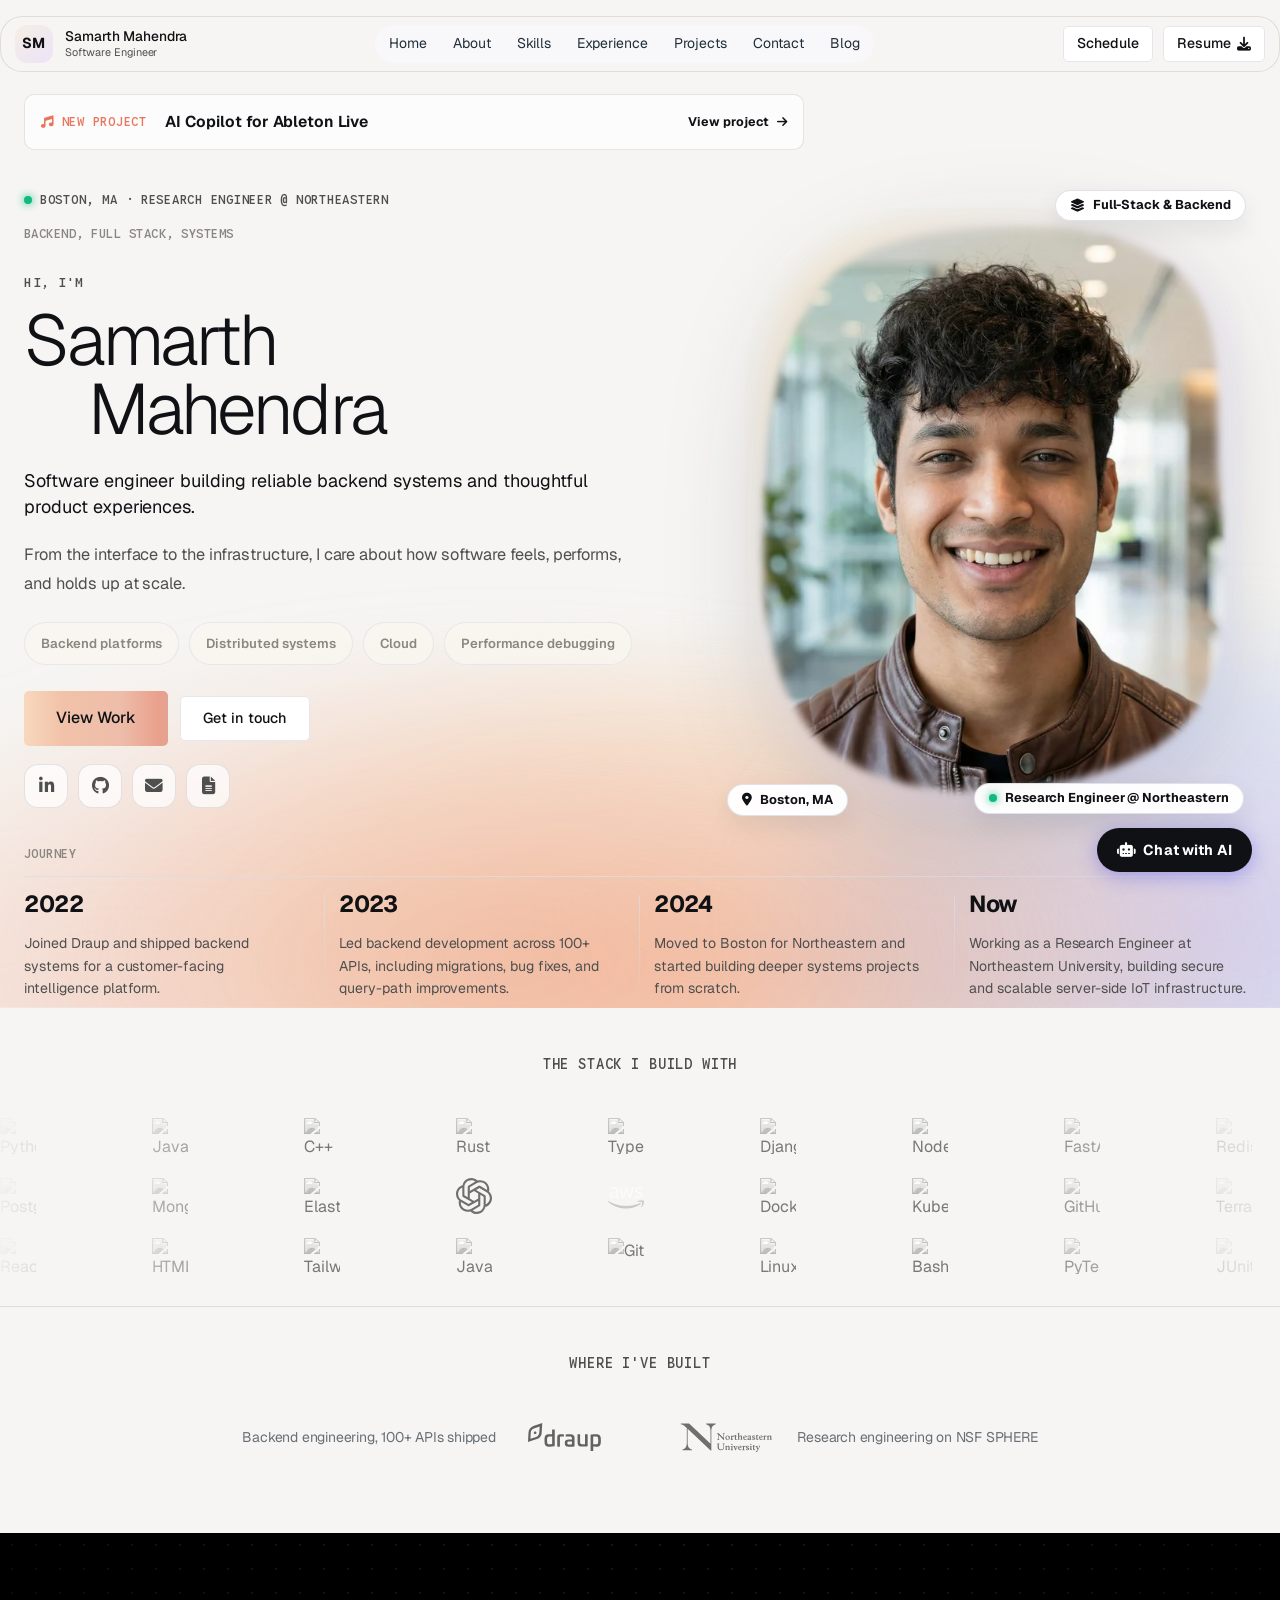
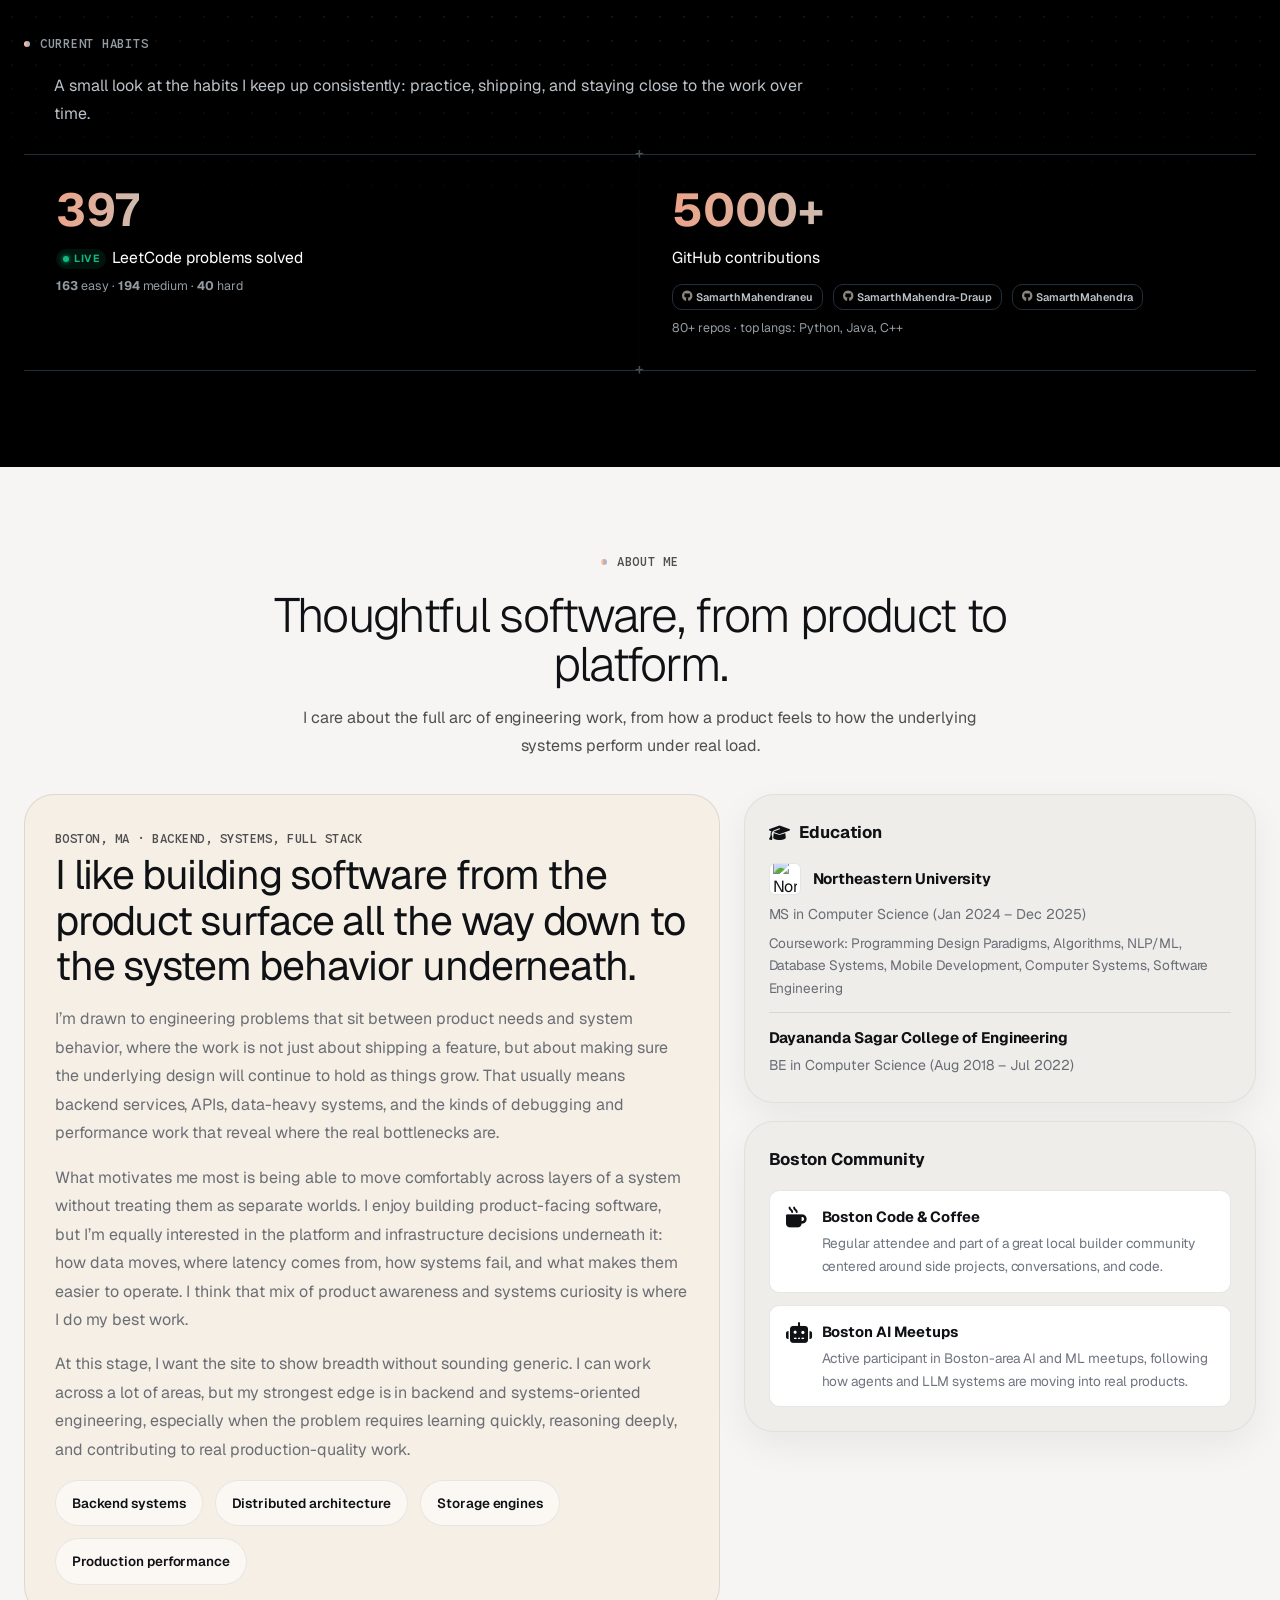
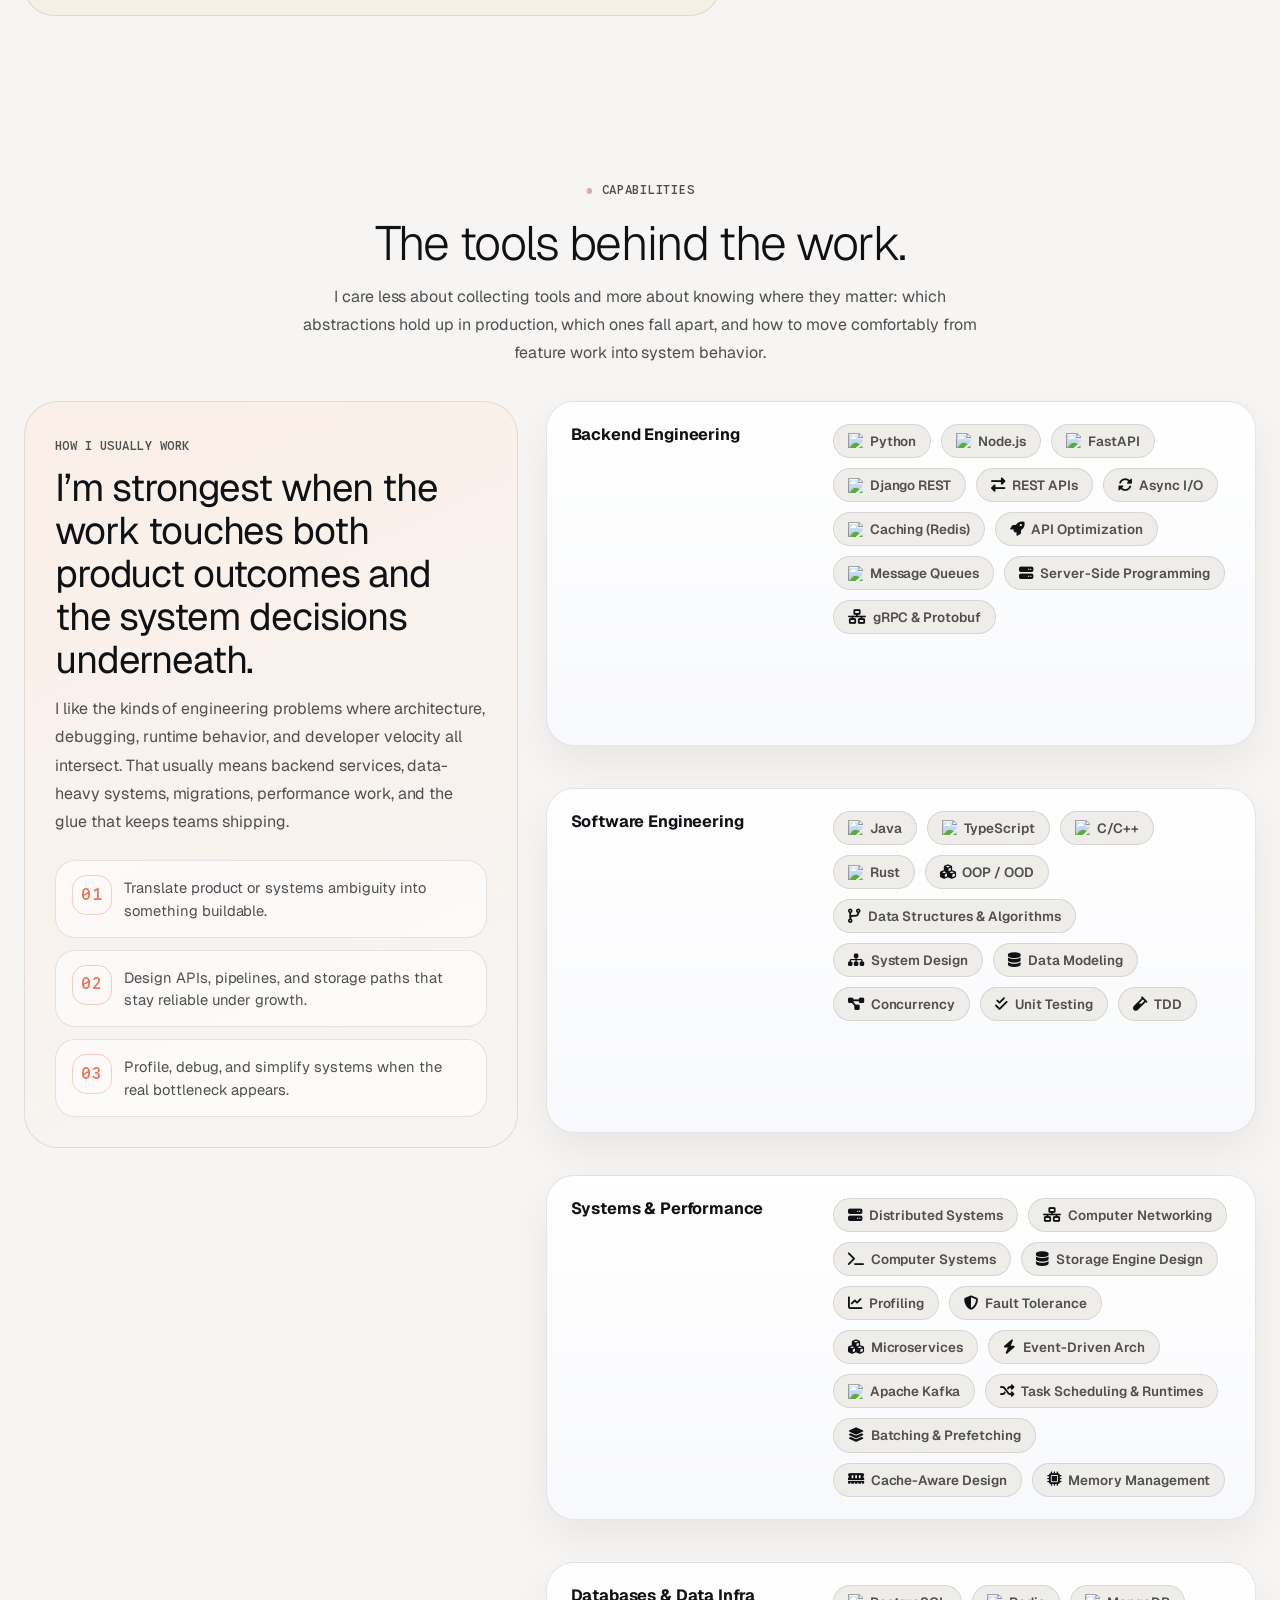
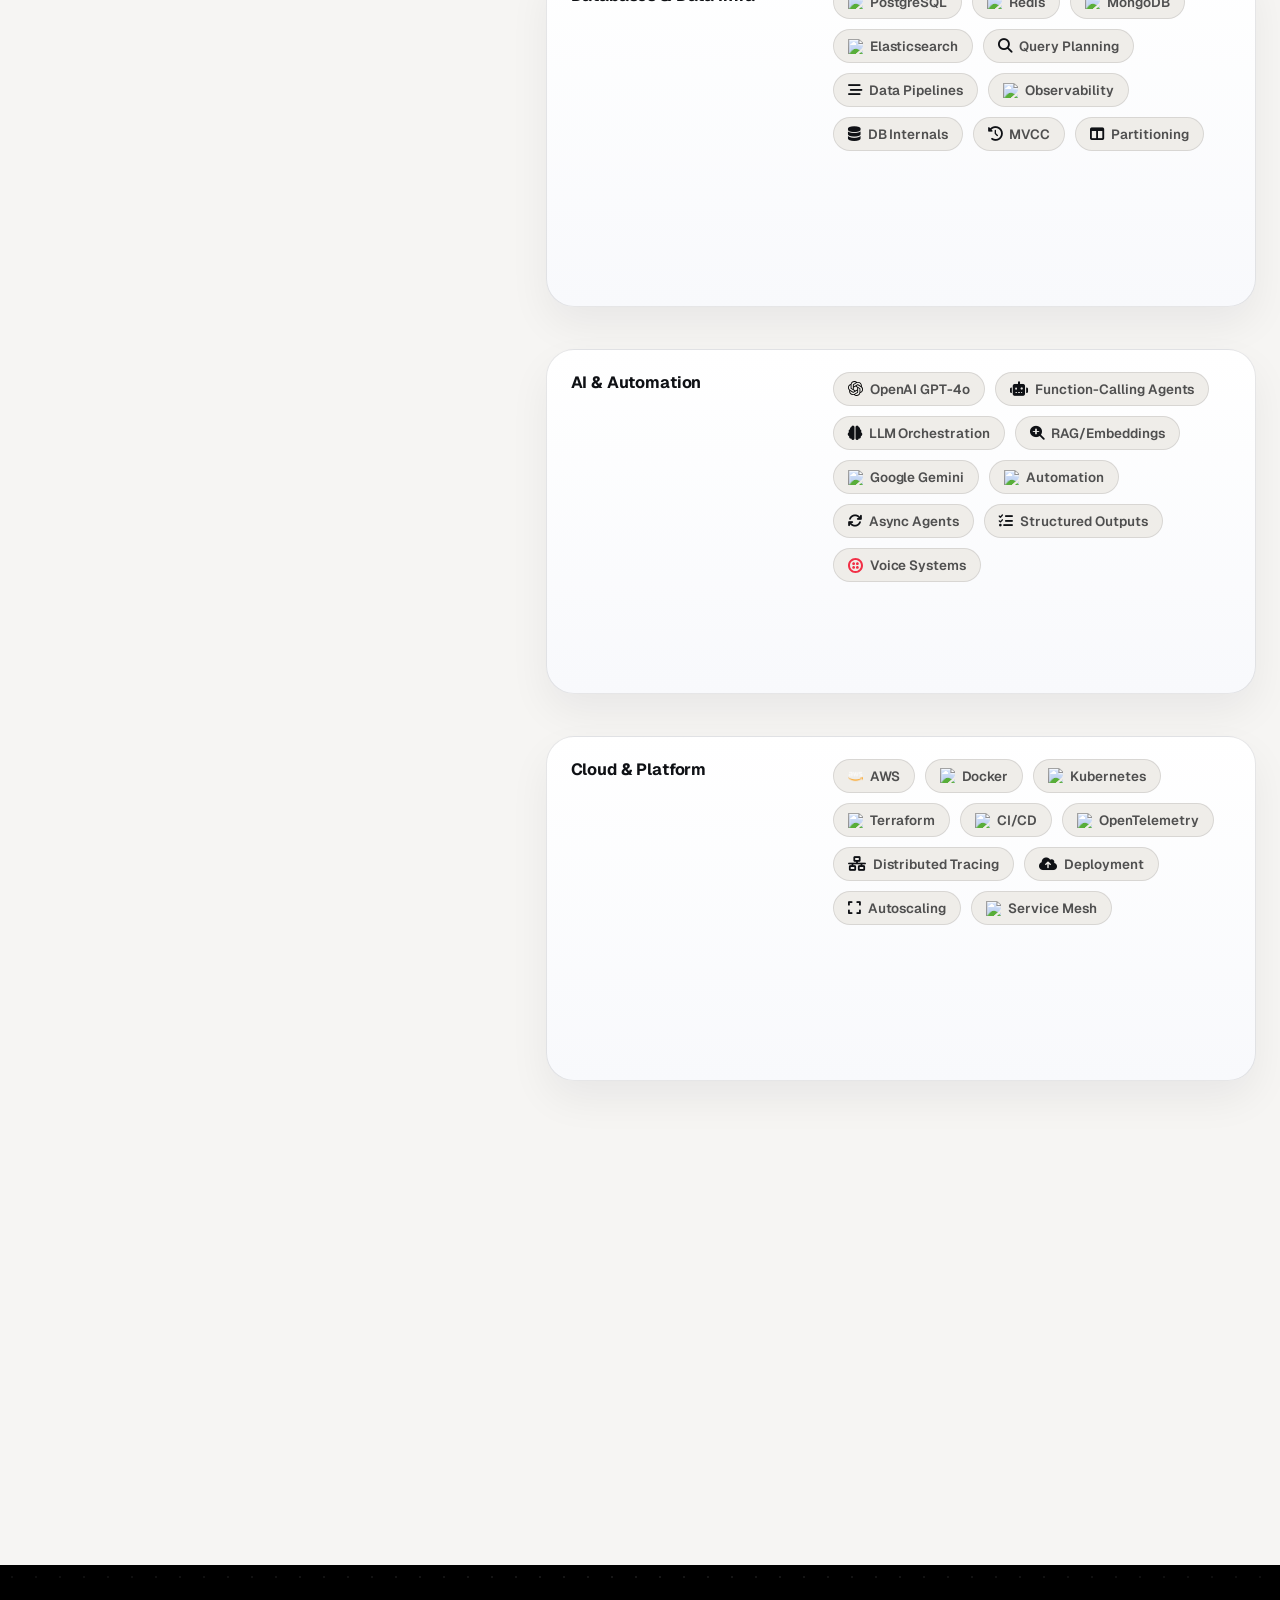
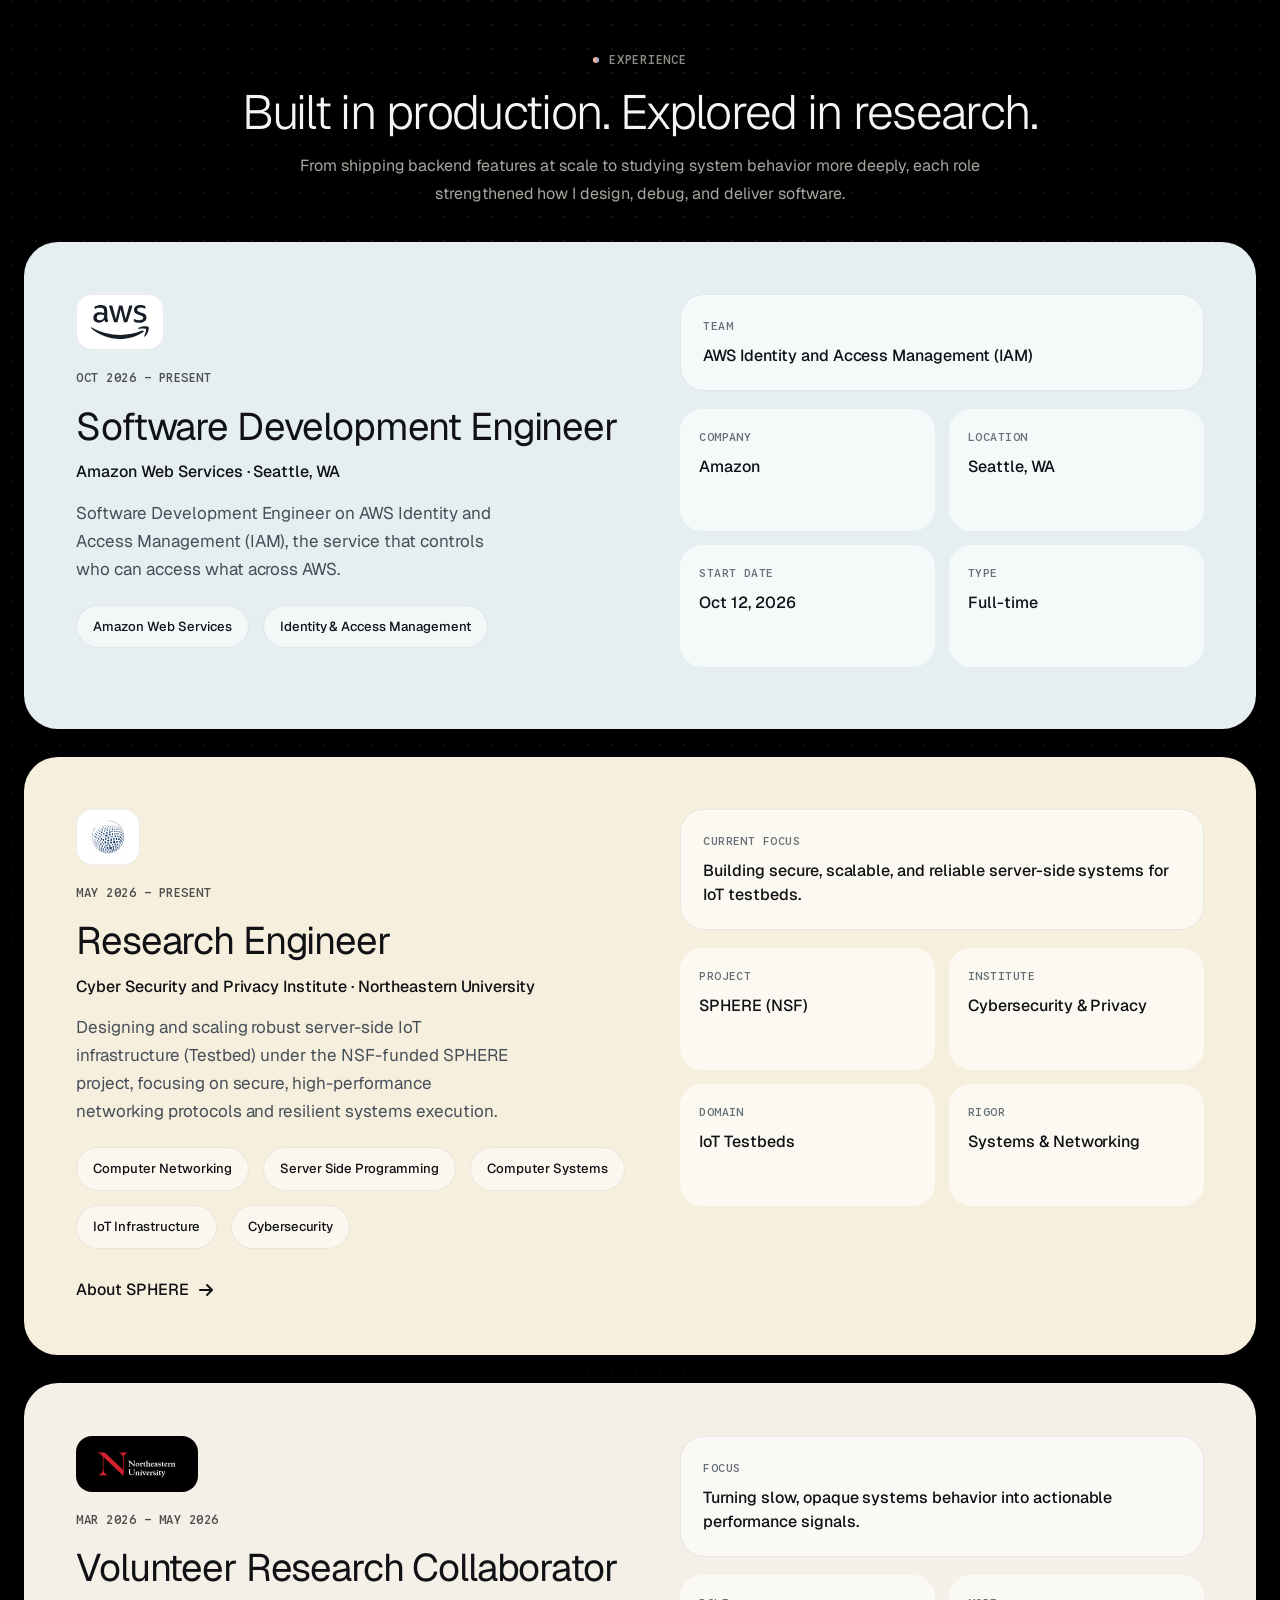
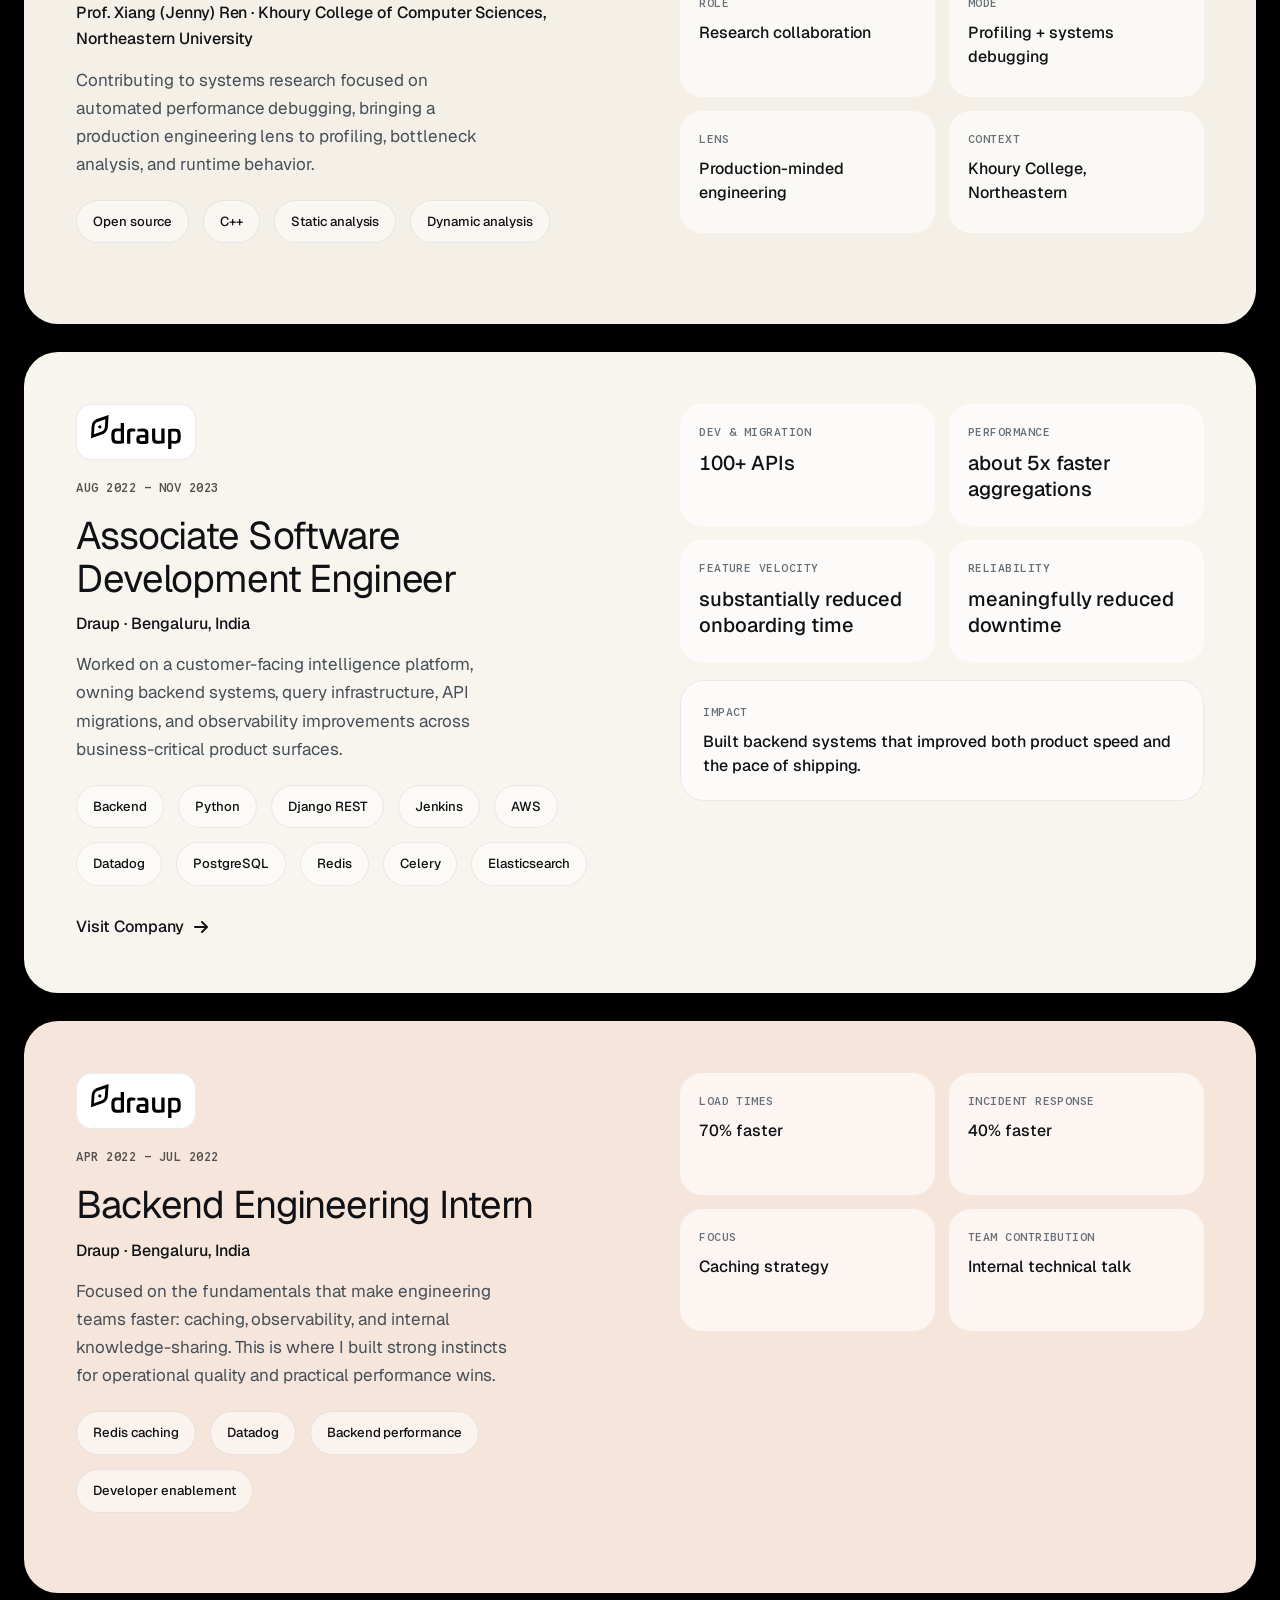
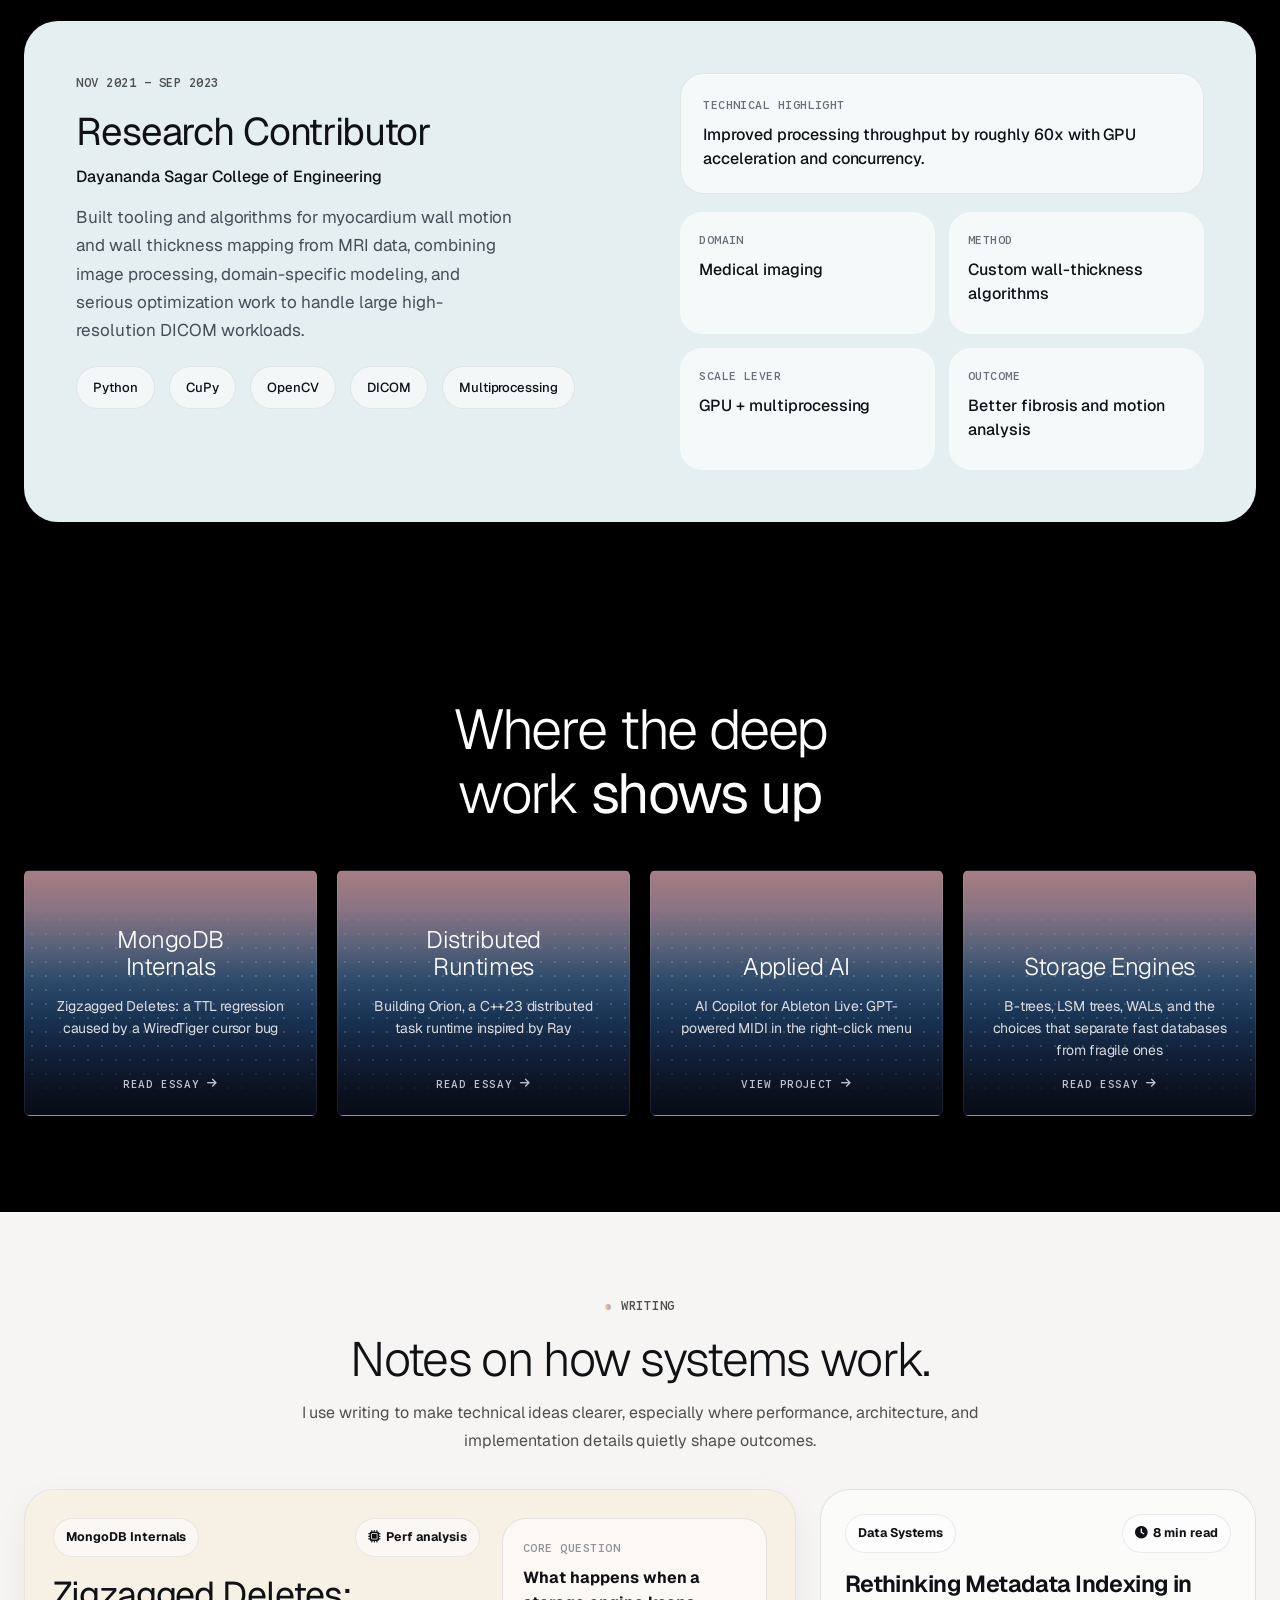
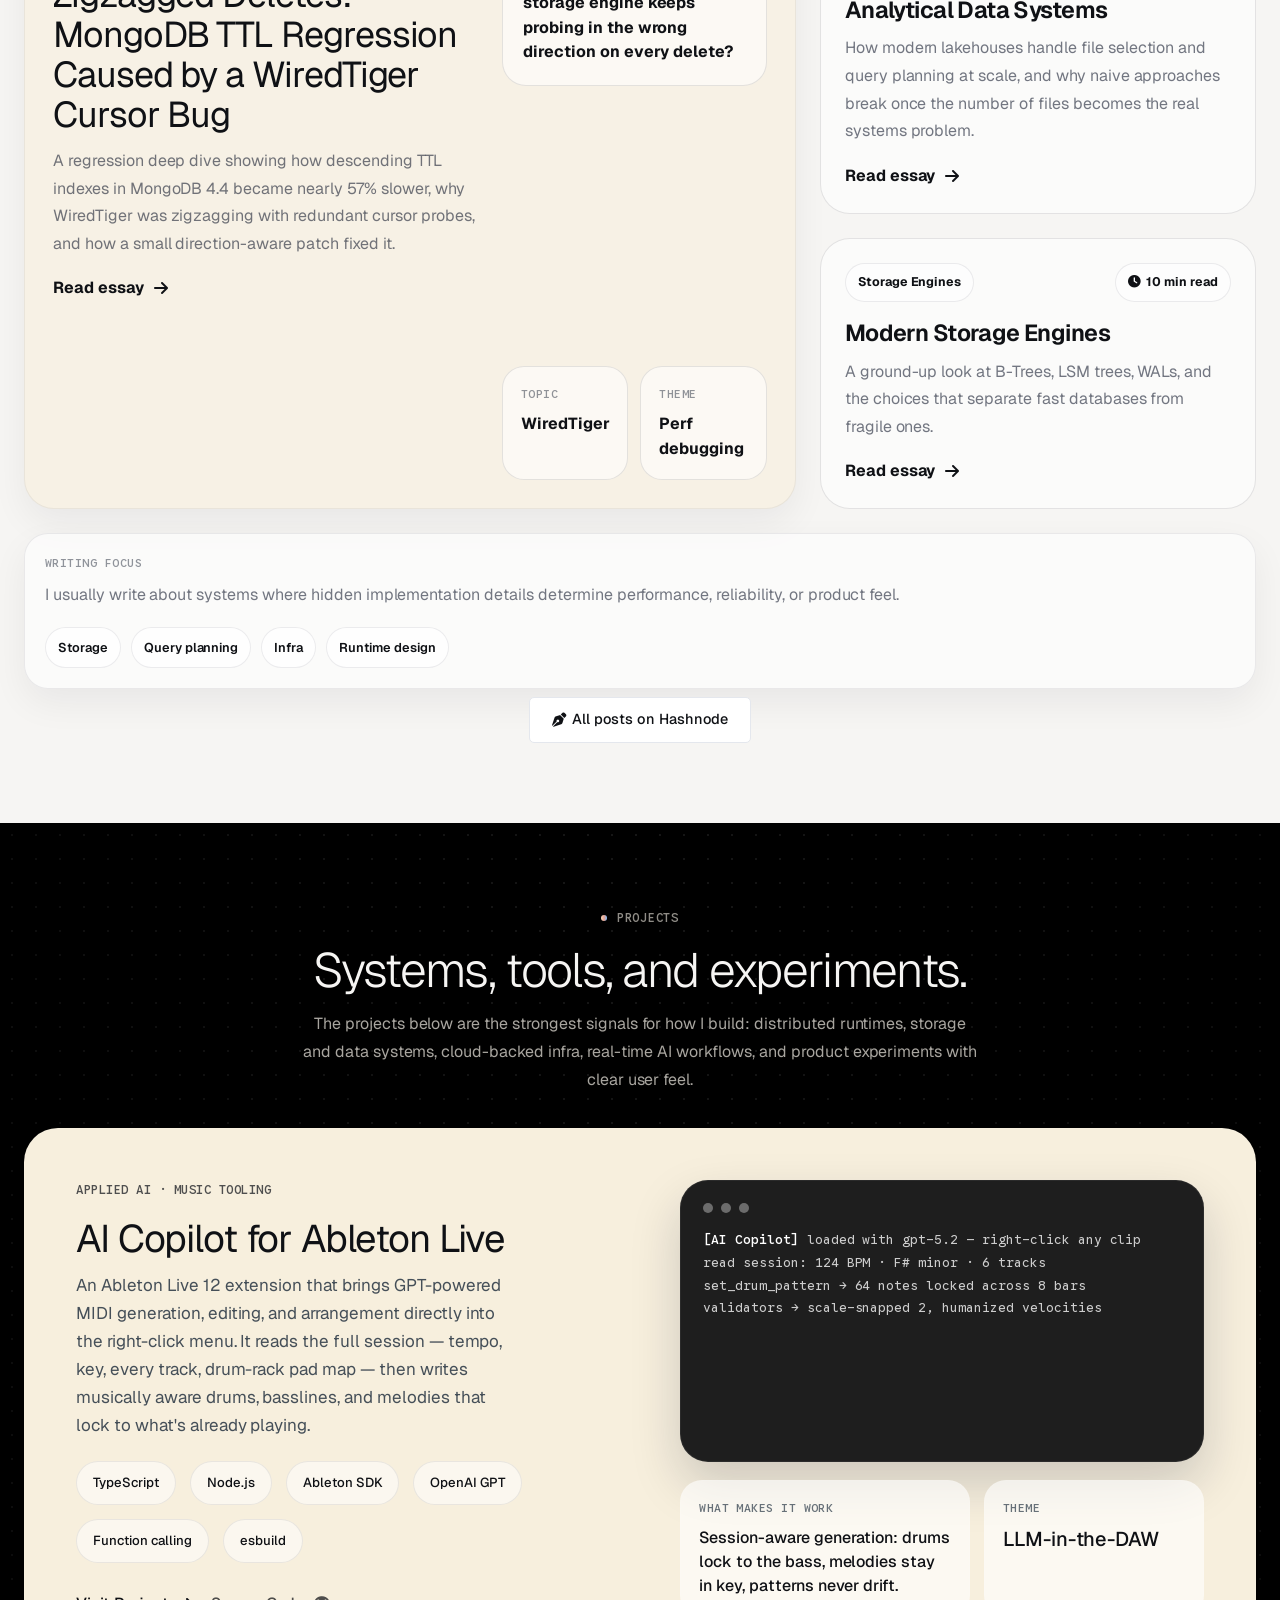
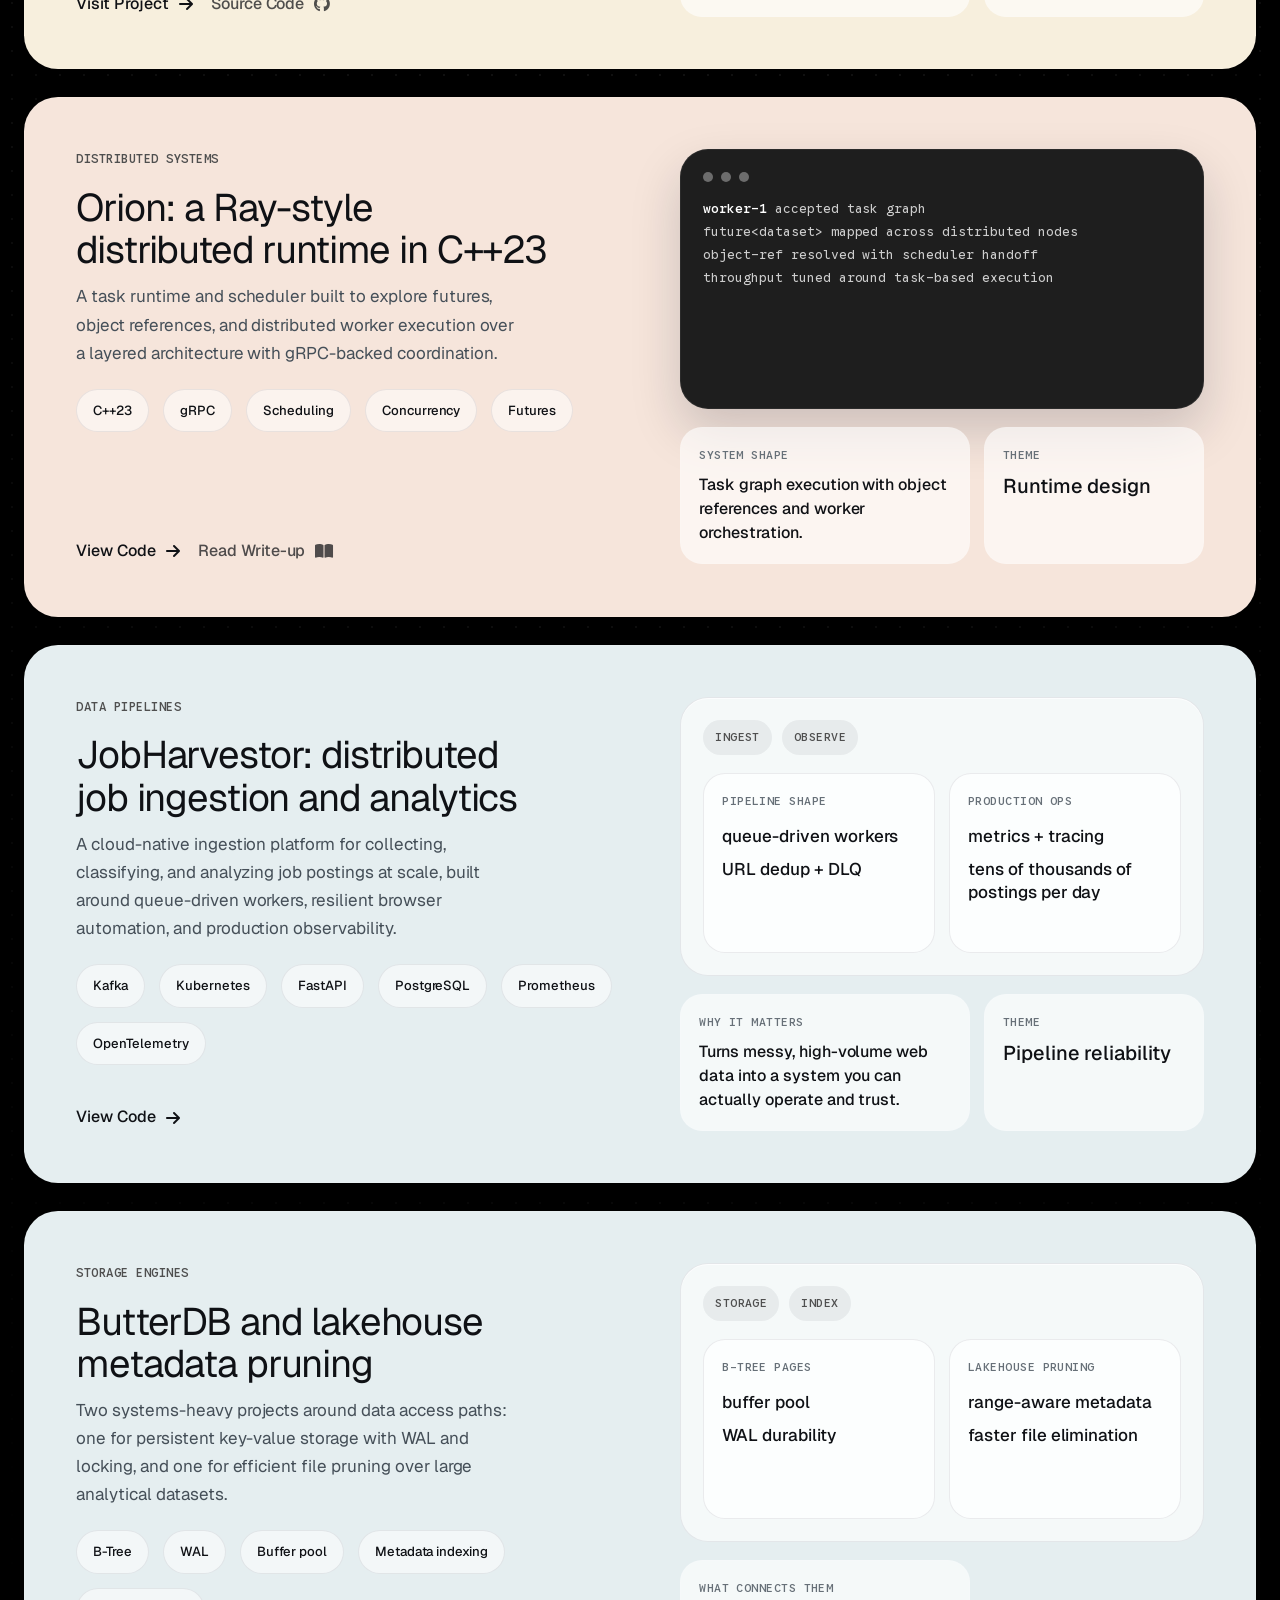
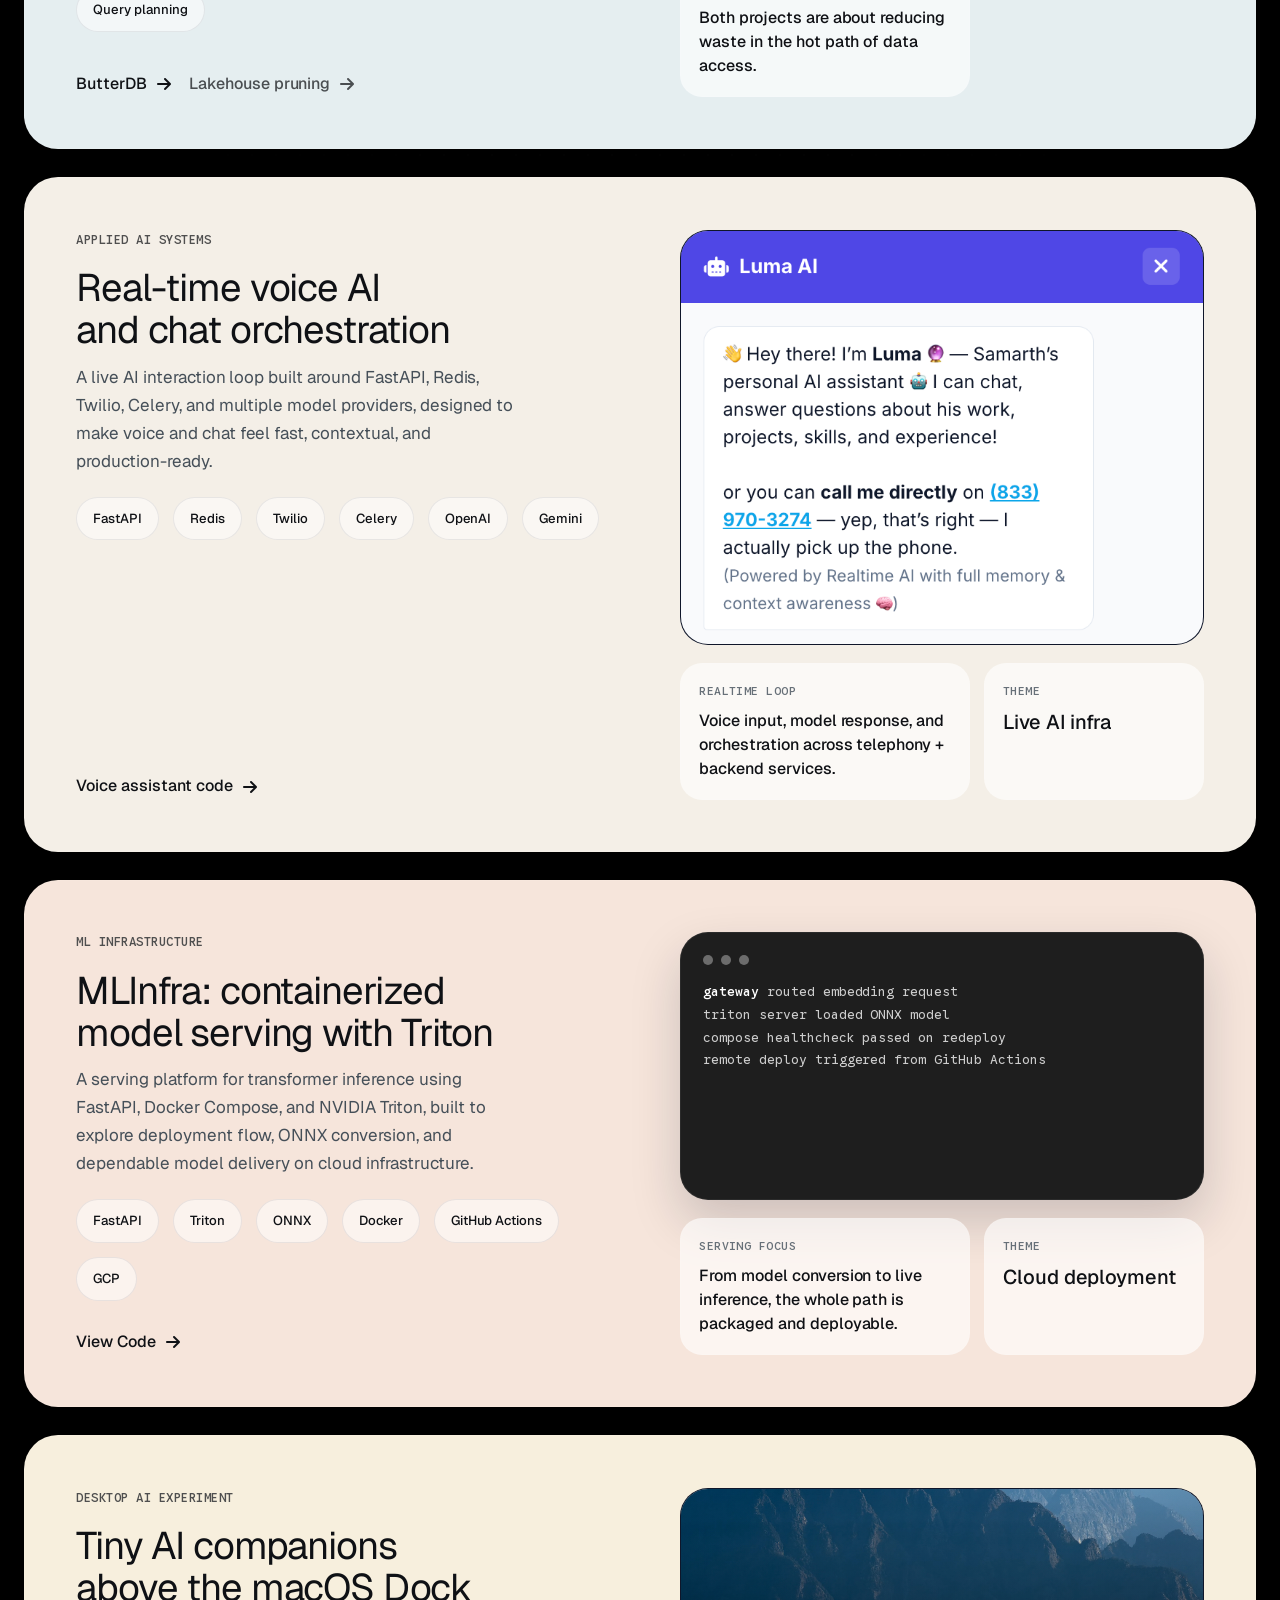
==== commit 633108e9: "Serve the OpenAI and Twilio logos from the repo cdn.simpleicons.org no longer serves either brand, s" ====
--- a/index.html
+++ b/index.html
@@ -336,7 +336,7 @@
                     <img loading="lazy" src="https://cdn.simpleicons.org/mongodb" alt="MongoDB" class="mq-logo">
                     <img loading="lazy" src="https://cdn.simpleicons.org/elasticsearch" alt="Elasticsearch"
                         class="mq-logo">
-                    <img loading="lazy" src="https://cdn.simpleicons.org/openai" alt="OpenAI" class="mq-logo">
+                    <img loading="lazy" src="assets/logos/openai.svg" alt="OpenAI" class="mq-logo">
                     <img loading="lazy" src="assets/logos/amazon.png" alt="AWS" class="mq-logo">
                     <img loading="lazy" src="https://cdn.simpleicons.org/docker" alt="Docker" class="mq-logo">
                     <img loading="lazy" src="https://cdn.simpleicons.org/kubernetes" alt="Kubernetes" class="mq-logo">
@@ -352,7 +352,7 @@
                     <img loading="lazy" src="https://cdn.simpleicons.org/mongodb" alt="MongoDB" class="mq-logo">
                     <img loading="lazy" src="https://cdn.simpleicons.org/elasticsearch" alt="Elasticsearch"
                         class="mq-logo">
-                    <img loading="lazy" src="https://cdn.simpleicons.org/openai" alt="OpenAI" class="mq-logo">
+                    <img loading="lazy" src="assets/logos/openai.svg" alt="OpenAI" class="mq-logo">
                     <img loading="lazy" src="assets/logos/amazon.png" alt="AWS" class="mq-logo">
                     <img loading="lazy" src="https://cdn.simpleicons.org/docker" alt="Docker" class="mq-logo">
                     <img loading="lazy" src="https://cdn.simpleicons.org/kubernetes" alt="Kubernetes" class="mq-logo">
@@ -697,7 +697,7 @@
                         <div class="skill-category">
                             <h4 class="skill-category-title">AI &amp; Automation</h4>
                             <div class="skill-tags">
-                                <span><img loading="lazy" src="https://cdn.simpleicons.org/openai" alt="OpenAI"
+                                <span><img loading="lazy" src="assets/logos/openai.svg" alt="OpenAI"
                                         class="skill-logo" width="20" height="20"> OpenAI
                                     GPT-4o</span>
                                 <span><i class="fas fa-robot"></i> Function-Calling Agents</span>
@@ -711,7 +711,7 @@
                                     Automation</span>
                                 <span><i class="fas fa-sync"></i> Async Agents</span>
                                 <span><i class="fas fa-list-check"></i> Structured Outputs</span>
-                                <span><img loading="lazy" src="https://cdn.simpleicons.org/twilio" alt="Twilio"
+                                <span><img loading="lazy" src="assets/logos/twilio.svg" alt="Twilio"
                                         class="skill-logo" width="20" height="20"> Voice
                                     Systems</span>
                             </div>
@@ -1727,12 +1727,12 @@
         <div id="chatbot-messages" class="chatbot-messages">
             <div class="message bot-message">
                 <div class="message-content">
-                    👋 Hey there! I’m <b>Luma 🔮</b> — Samarth’s personal AI assistant 🤖
+                    👋 Hey there! I’m <b>Luma 🔮</b>, Samarth’s personal AI assistant 🤖
                     I can chat, answer questions about his work, projects, skills, and experience!
                     <br><br>
                     or you can <b>call me directly</b> on <a href="tel:+18339703274" class="call-link">(833)
-                        970-3274</a> —
-                    yep, that’s right — I actually pick up the phone.
+                        970-3274</a>.
+                    Yep, that’s right: I actually pick up the phone.
                     <br><span style="color: var(--text-secondary); font-size: 0.9em;">(Powered by Realtime AI with full
                         memory & context awareness 🧠)</span>
                 </div>
--- a/draup.css
+++ b/draup.css
@@ -628,6 +628,80 @@
     color: var(--dr-slate-50);
 }
 
+/* Phones: the boxes beside each card's copy kept their desktop size (a
+   122-180px floor, 18-28px padding and corners, one to a row), so a card's
+   side alone ran 420-720px. Two to a row where the values are short, sized
+   to their content, with tighter padding, corners and type. */
+@media (max-width: 768px) {
+    body .showcase-side,
+    body .project-showcase-media,
+    body .project-media-stack {
+        gap: 10px;
+    }
+
+    /* The browser mock's columns stay one to a row: inside its own padding,
+       two came out 123px wide and broke words mid-line. */
+    body .showcase-side-grid {
+        grid-template-columns: repeat(2, minmax(0, 1fr));
+    }
+
+    body .showcase-side-grid,
+    body .project-surface-browser-body {
+        gap: 10px;
+    }
+
+    body .showcase-side-note,
+    body .showcase-mini-card,
+    body .project-surface-card,
+    body .project-browser-column {
+        min-height: 0;
+        padding: 12px 14px;
+        border-radius: 14px;
+    }
+
+    body .project-surface-terminal,
+    body .project-surface-browser {
+        padding: 14px;
+        border-radius: 16px;
+    }
+
+    body .project-surface-terminal-bar,
+    body .project-surface-browser-top {
+        margin-bottom: 10px;
+    }
+
+    body .showcase-side-label,
+    body .showcase-mini-card > span,
+    body .project-surface-card > span,
+    body .project-browser-column > span {
+        margin-bottom: 4px;
+    }
+
+    body .project-browser-column strong {
+        margin-bottom: 6px;
+    }
+
+    body[data-font-preset="draup"] .showcase-side-note strong,
+    body[data-font-preset="draup"] .showcase-mini-card strong,
+    body[data-font-preset="draup"] .project-surface-card strong,
+    body[data-font-preset="draup"] .project-browser-column strong {
+        font-size: 0.9375rem;
+        line-height: 1.4;
+    }
+
+    /* The metrics and themes, a step up on desktop, come down with them. */
+    body[data-font-preset="draup"] .showcase-side-grid--metrics .showcase-mini-card strong,
+    body[data-font-preset="draup"] .project-surface-card--compact strong {
+        font-size: 1rem;
+        line-height: 1.35;
+    }
+
+    body[data-font-preset="draup"] .project-surface-terminal p {
+        font-size: 0.75rem;
+        line-height: 1.6;
+    }
+}
+
 
 /* ---------- Short laptop screens: keep the call to action above the fold ---------- */
 /* Most Windows laptops give the page 580-730px of height at 100% zoom
@@ -917,6 +991,12 @@
 .marquee-multi-wrapper .mq-logo:hover {
     filter: none;
     opacity: 1;
+}
+
+/* OpenAI's mark is solid black. Dark mode's skill chips are nearly clear,
+   so there it turns white; the strip's logos get white tiles instead. */
+body[data-theme="dark"] .skill-logo[src$="openai.svg"] {
+    filter: invert(1);
 }
 
 .dr-worked {
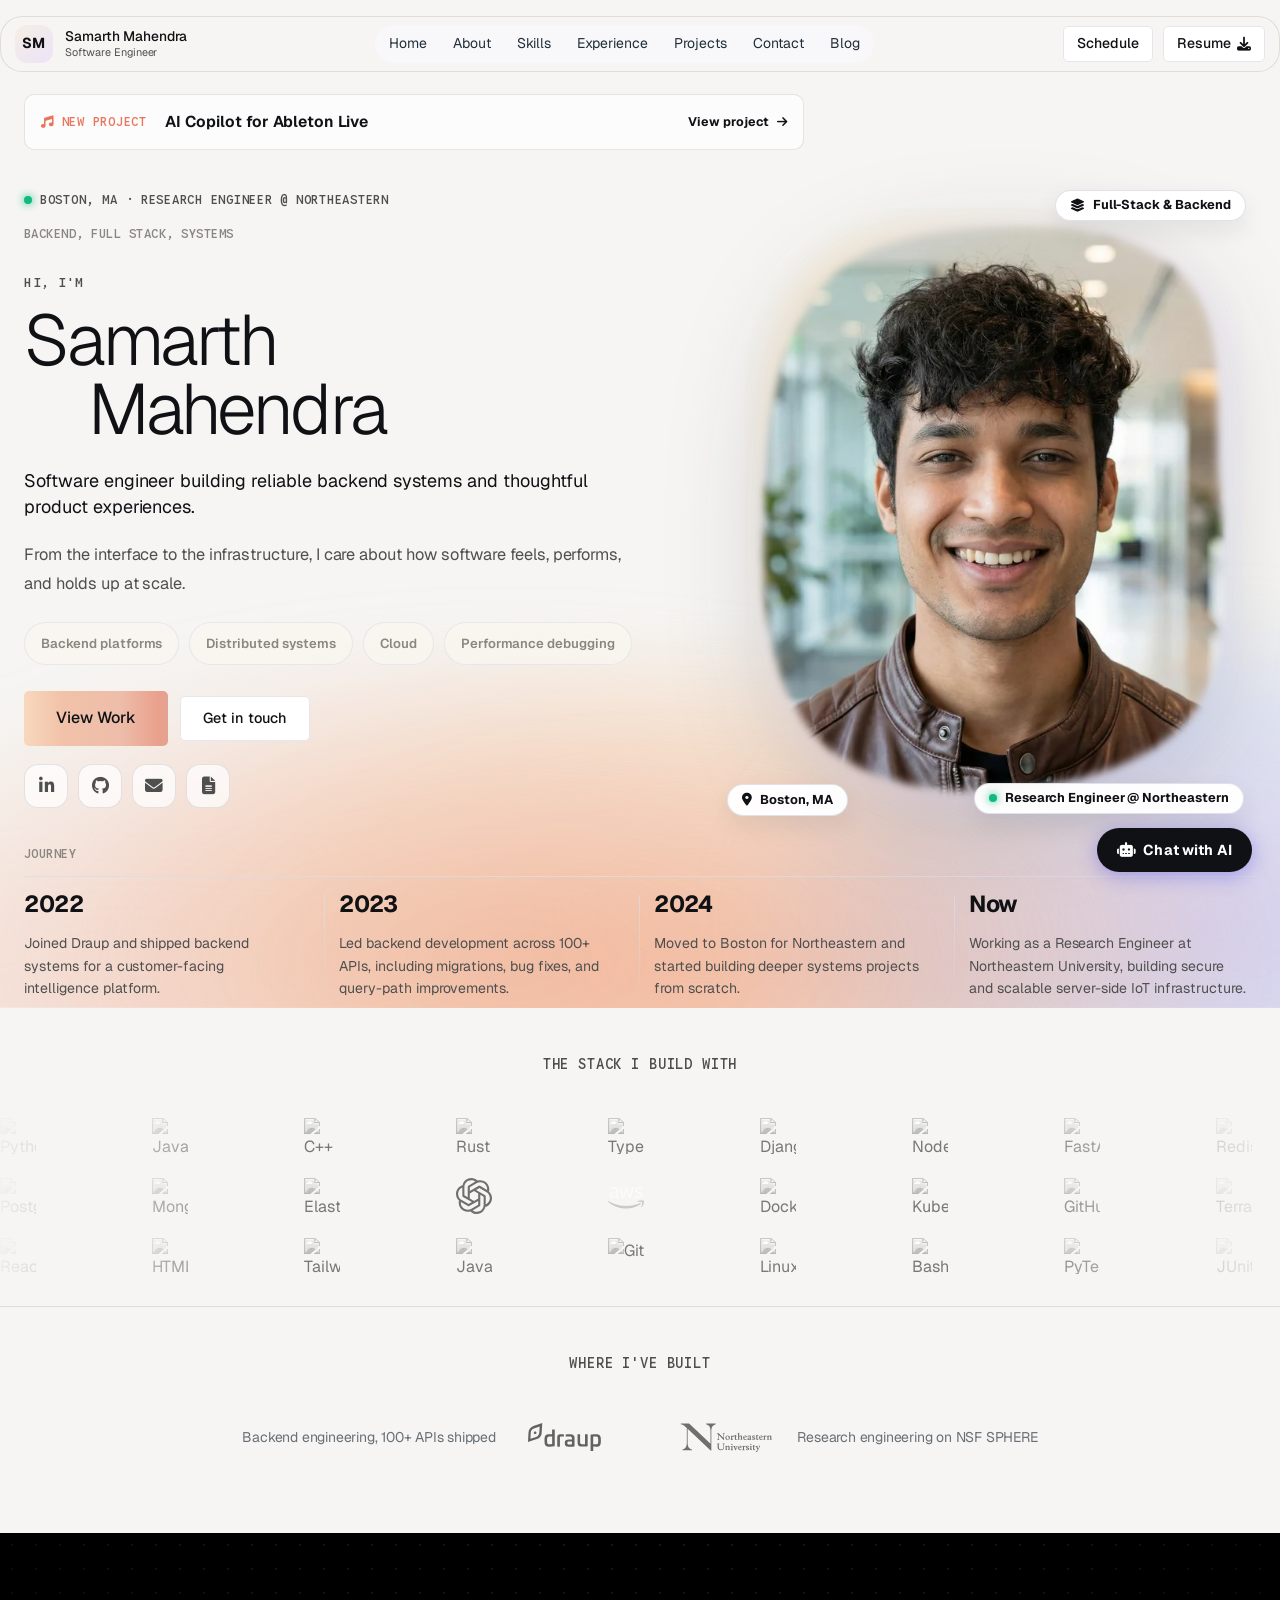
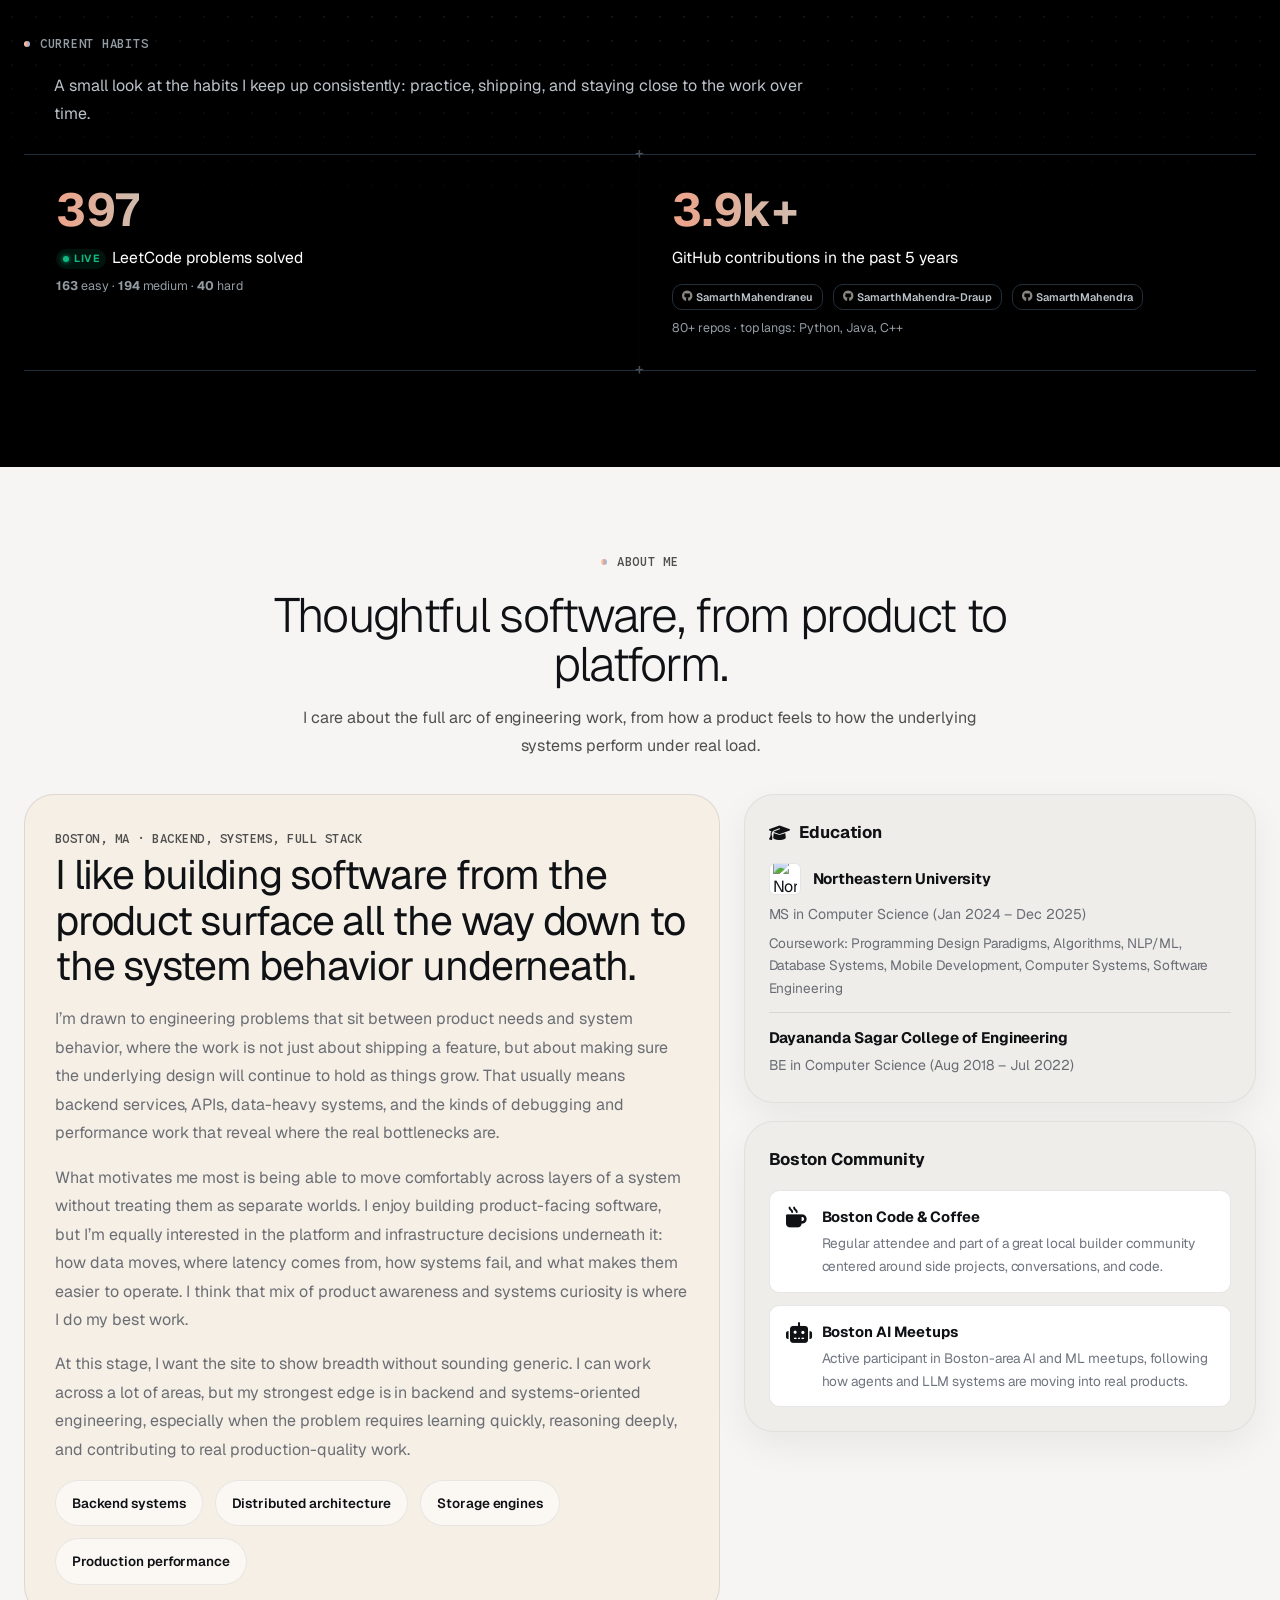
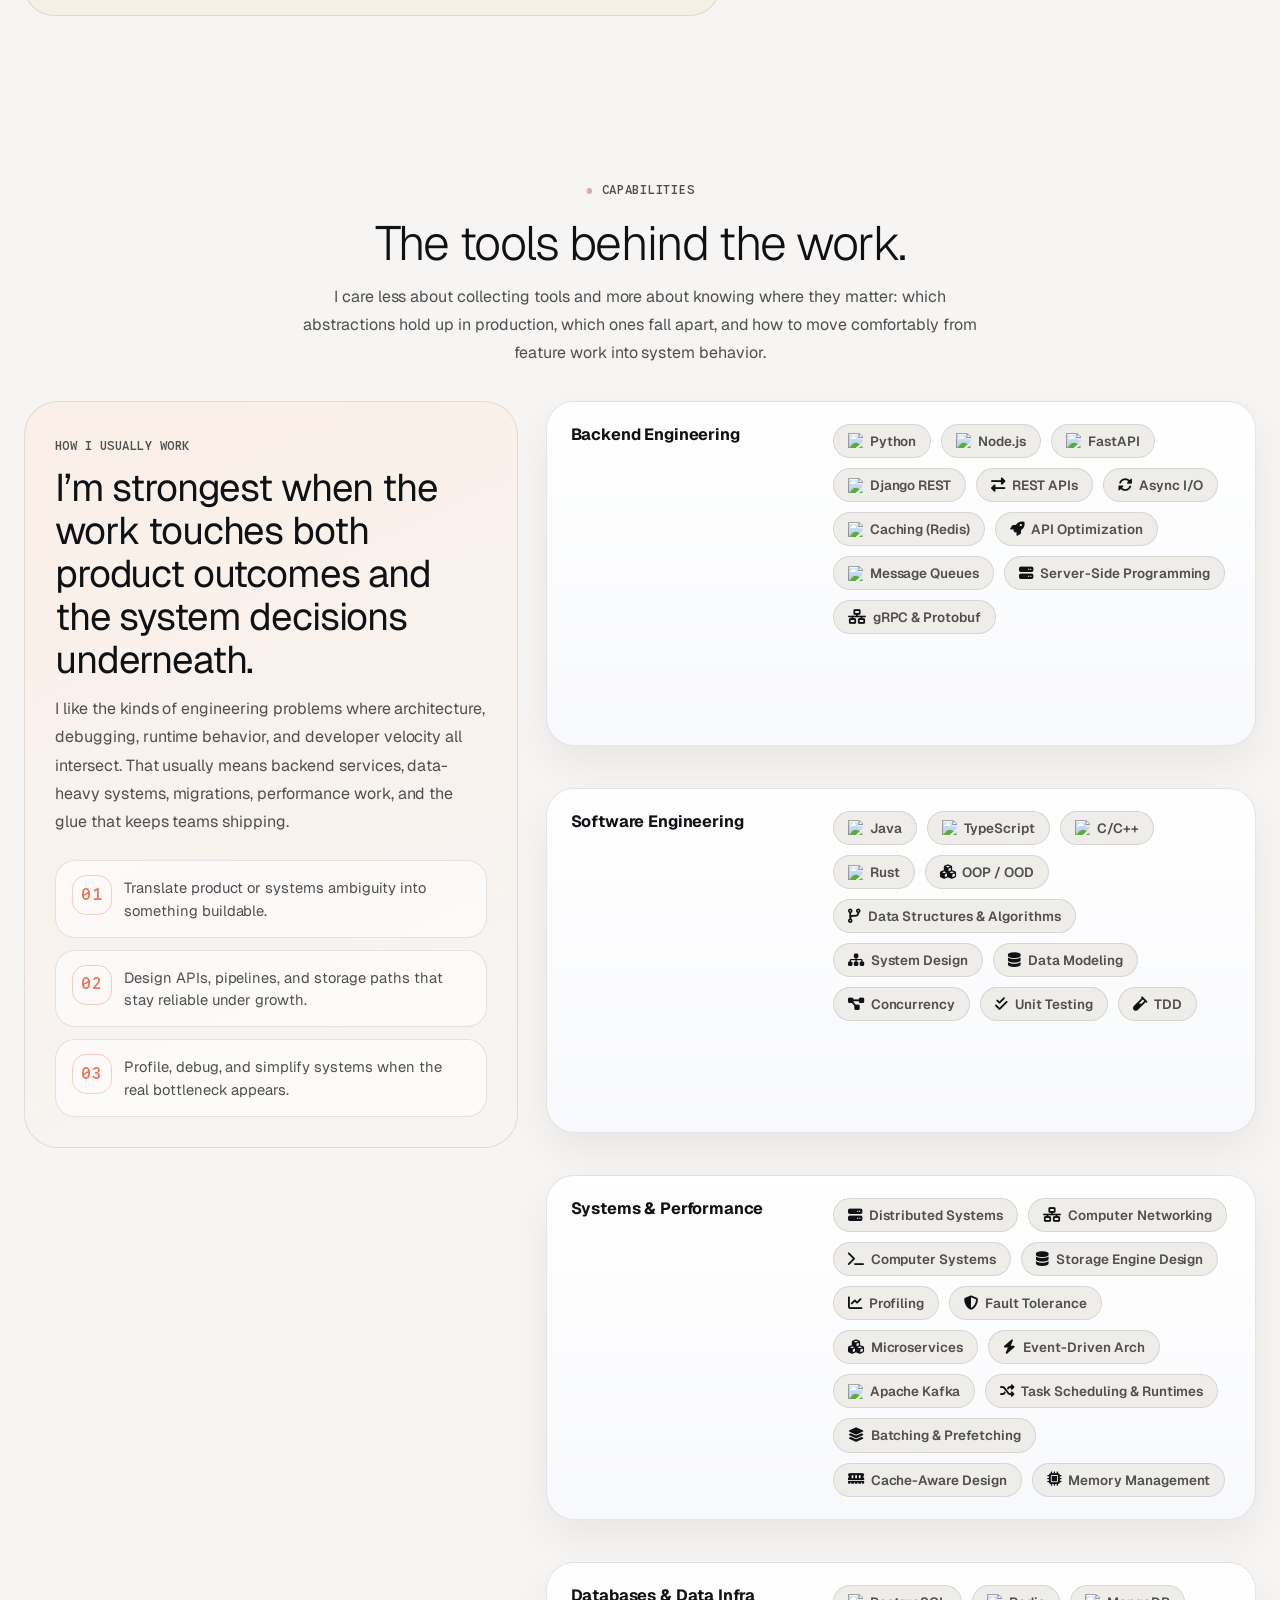
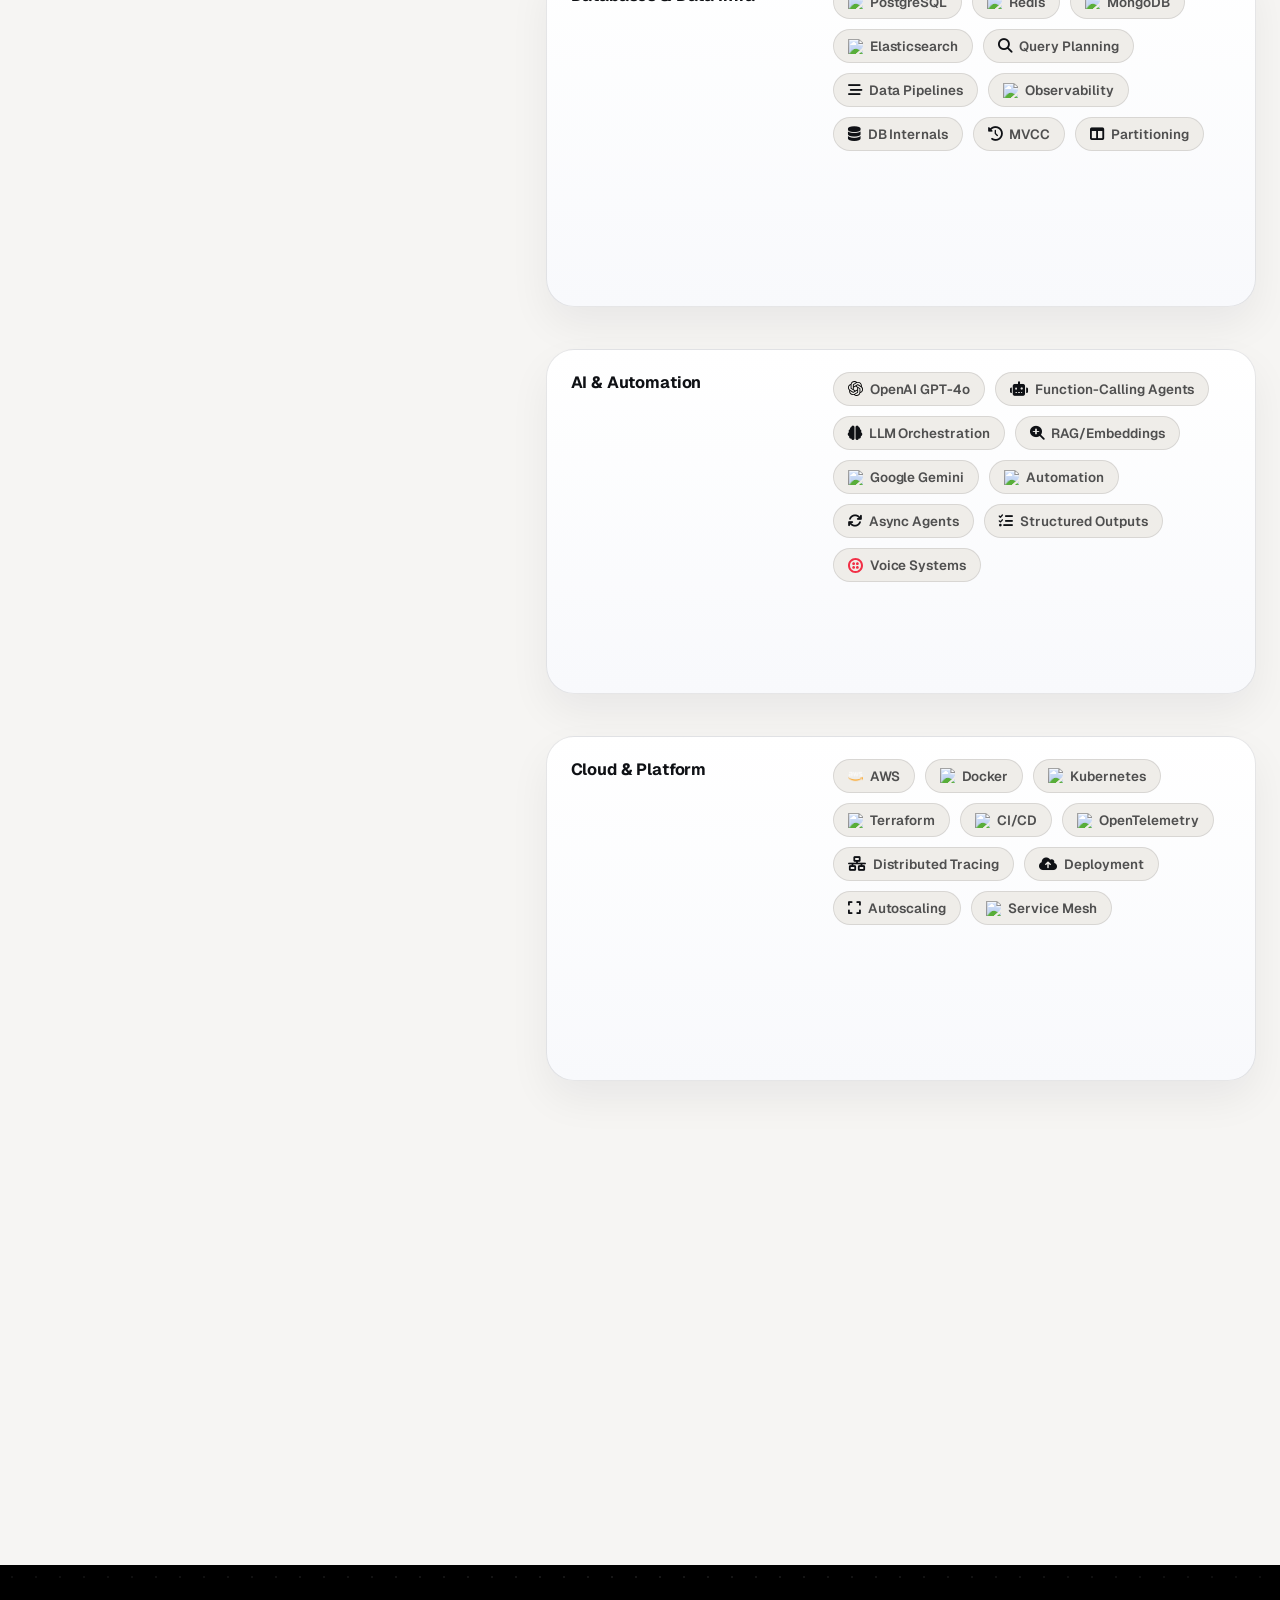
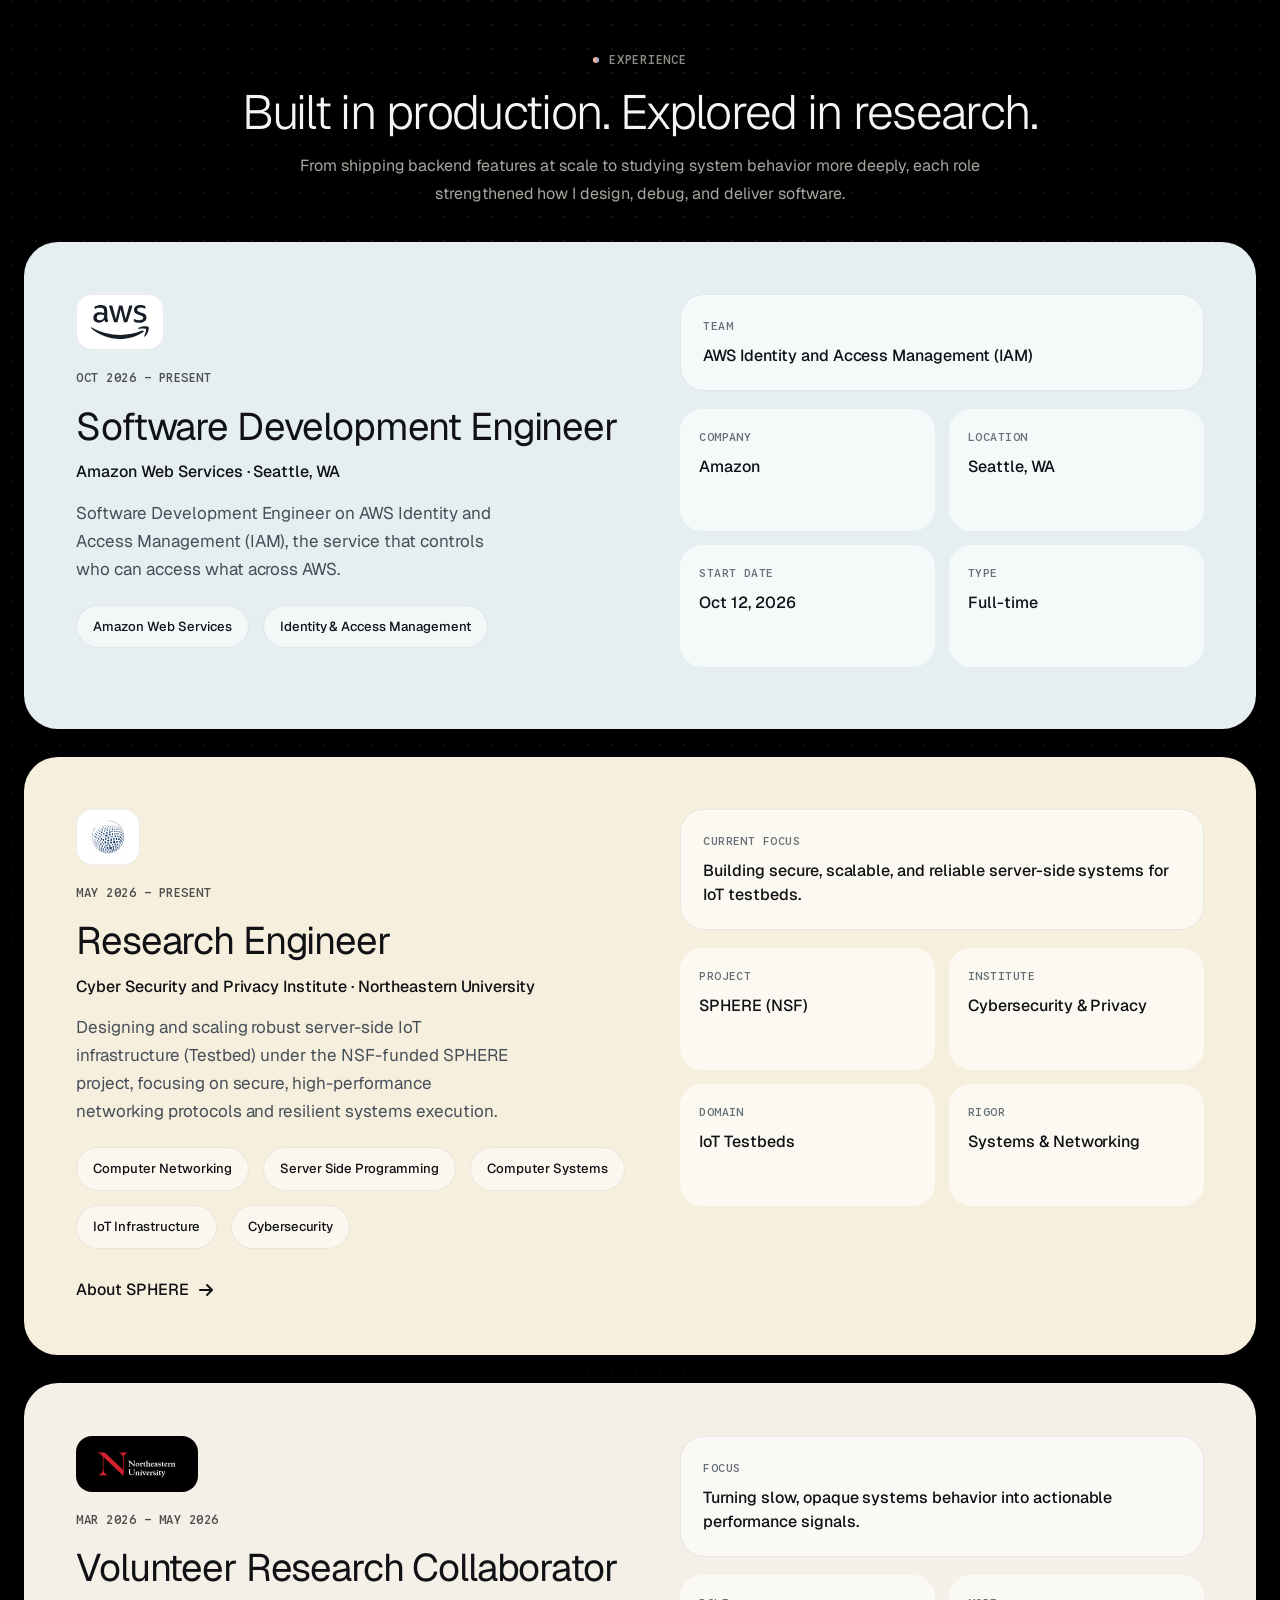
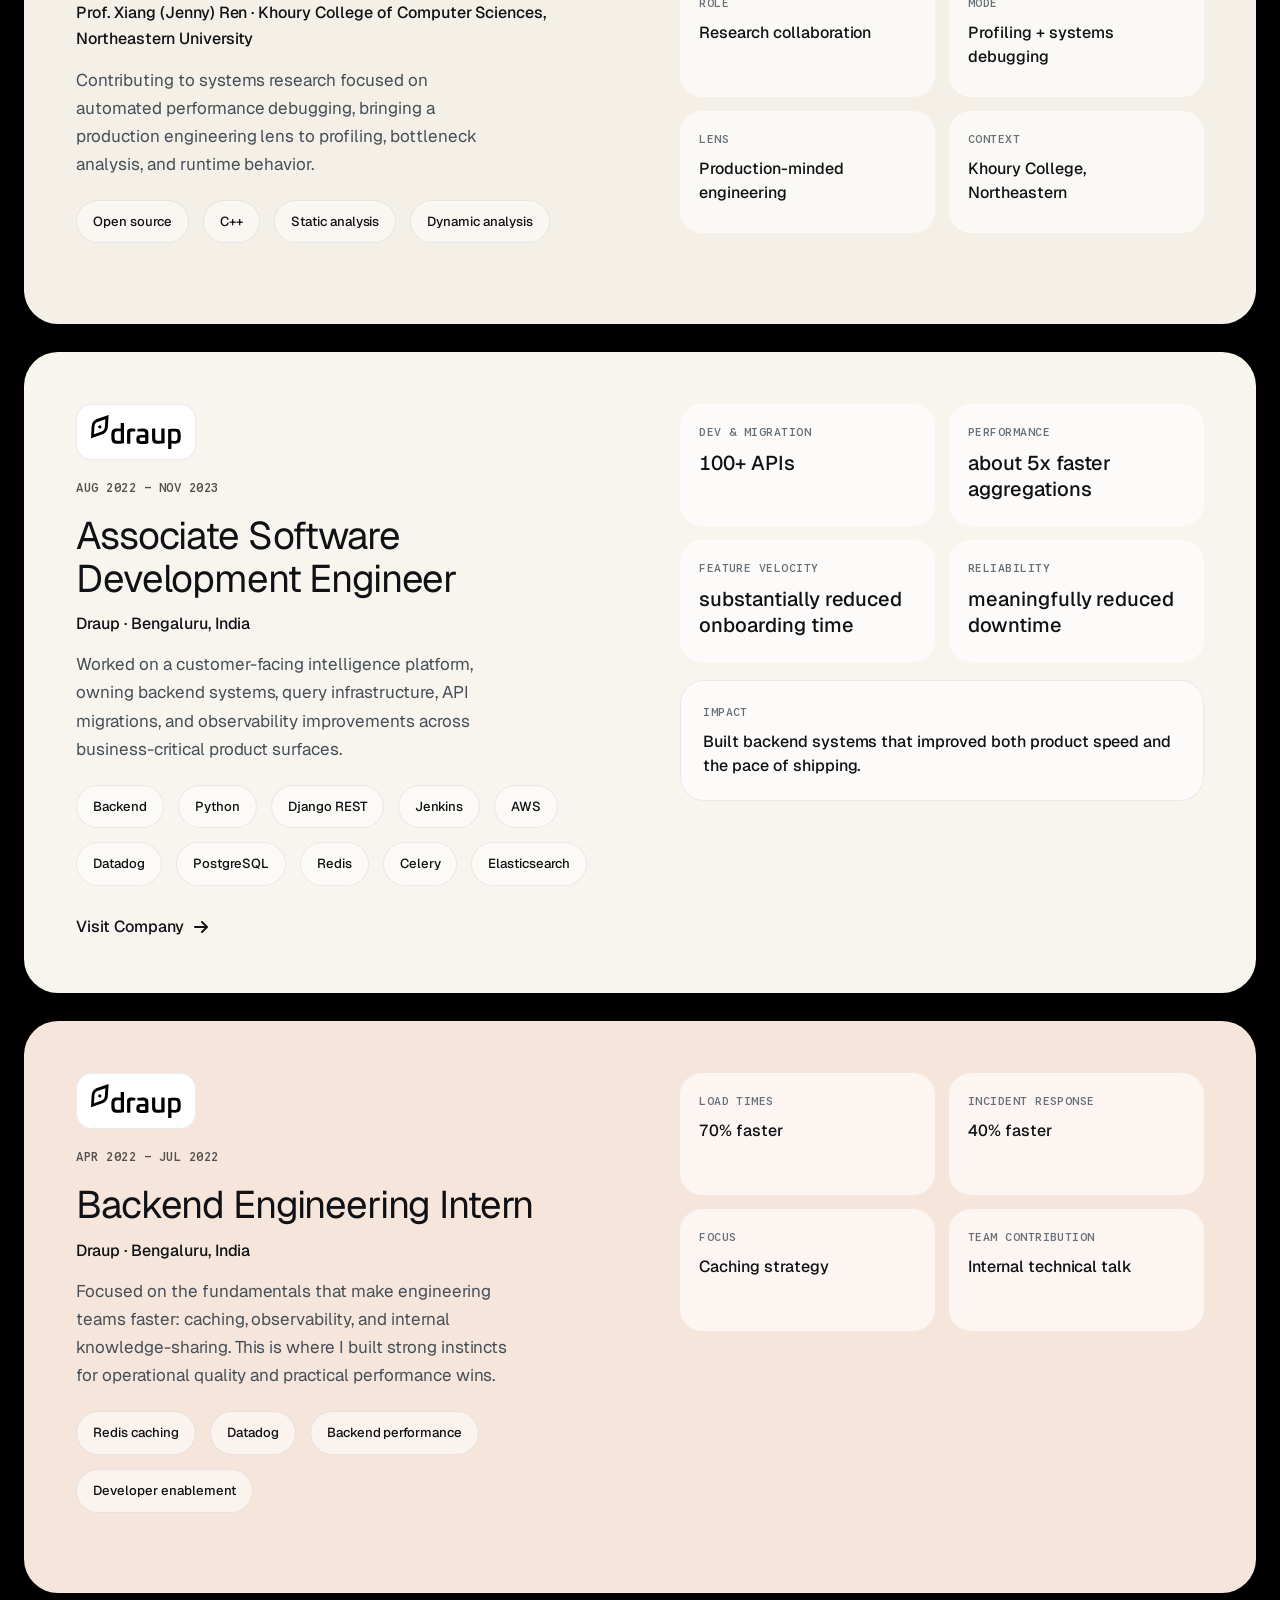
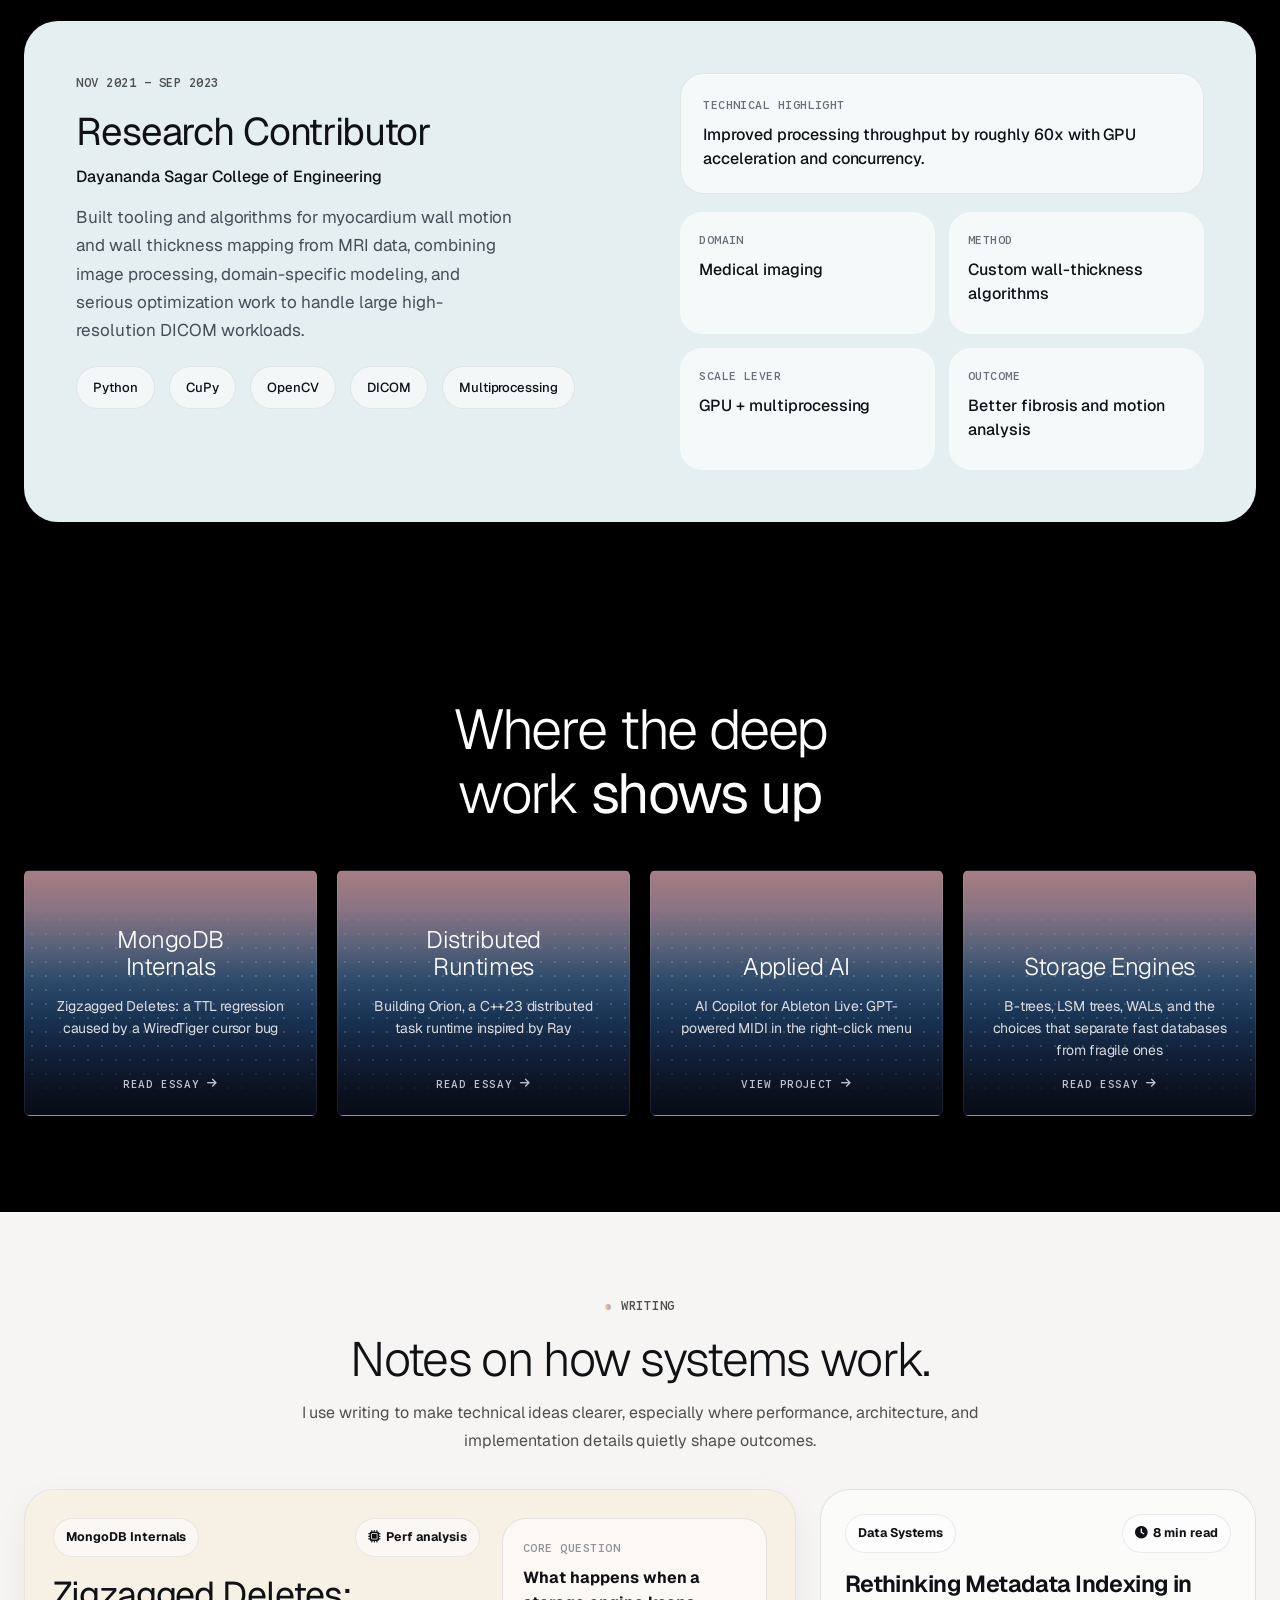
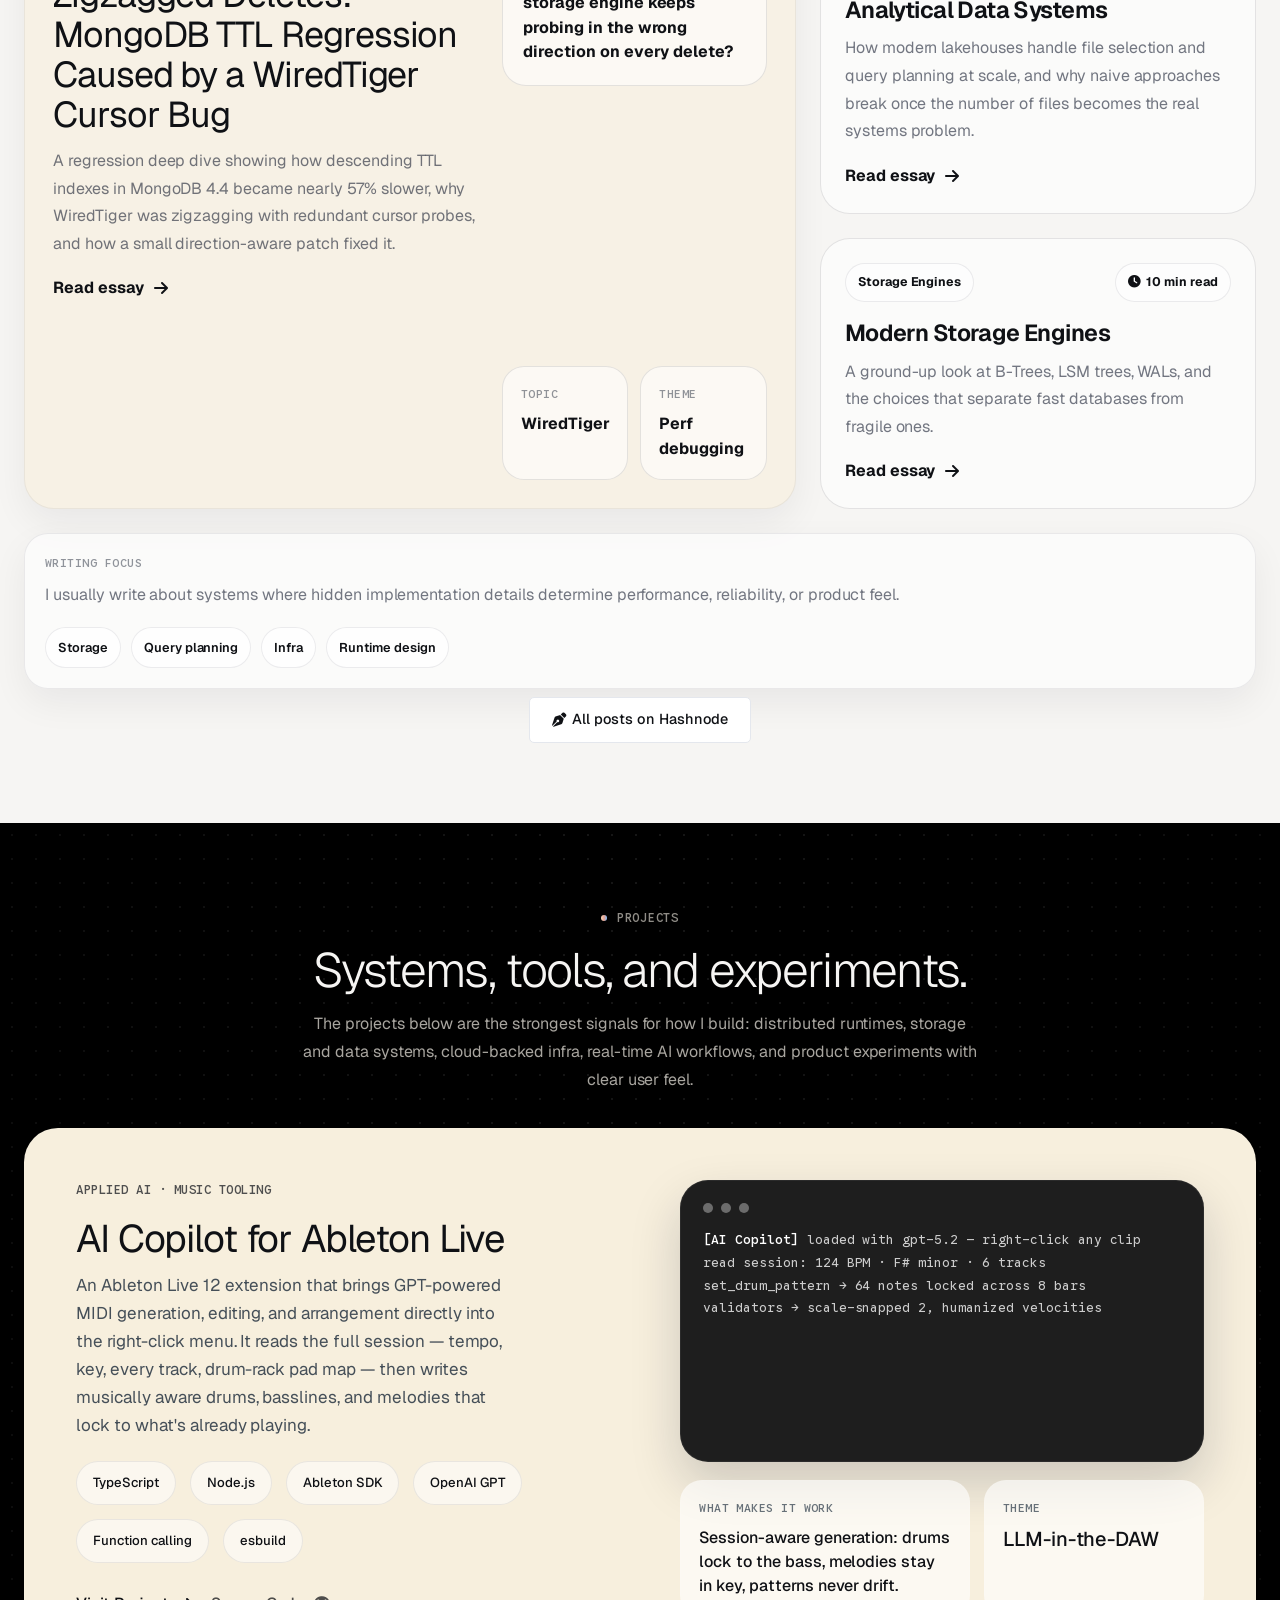
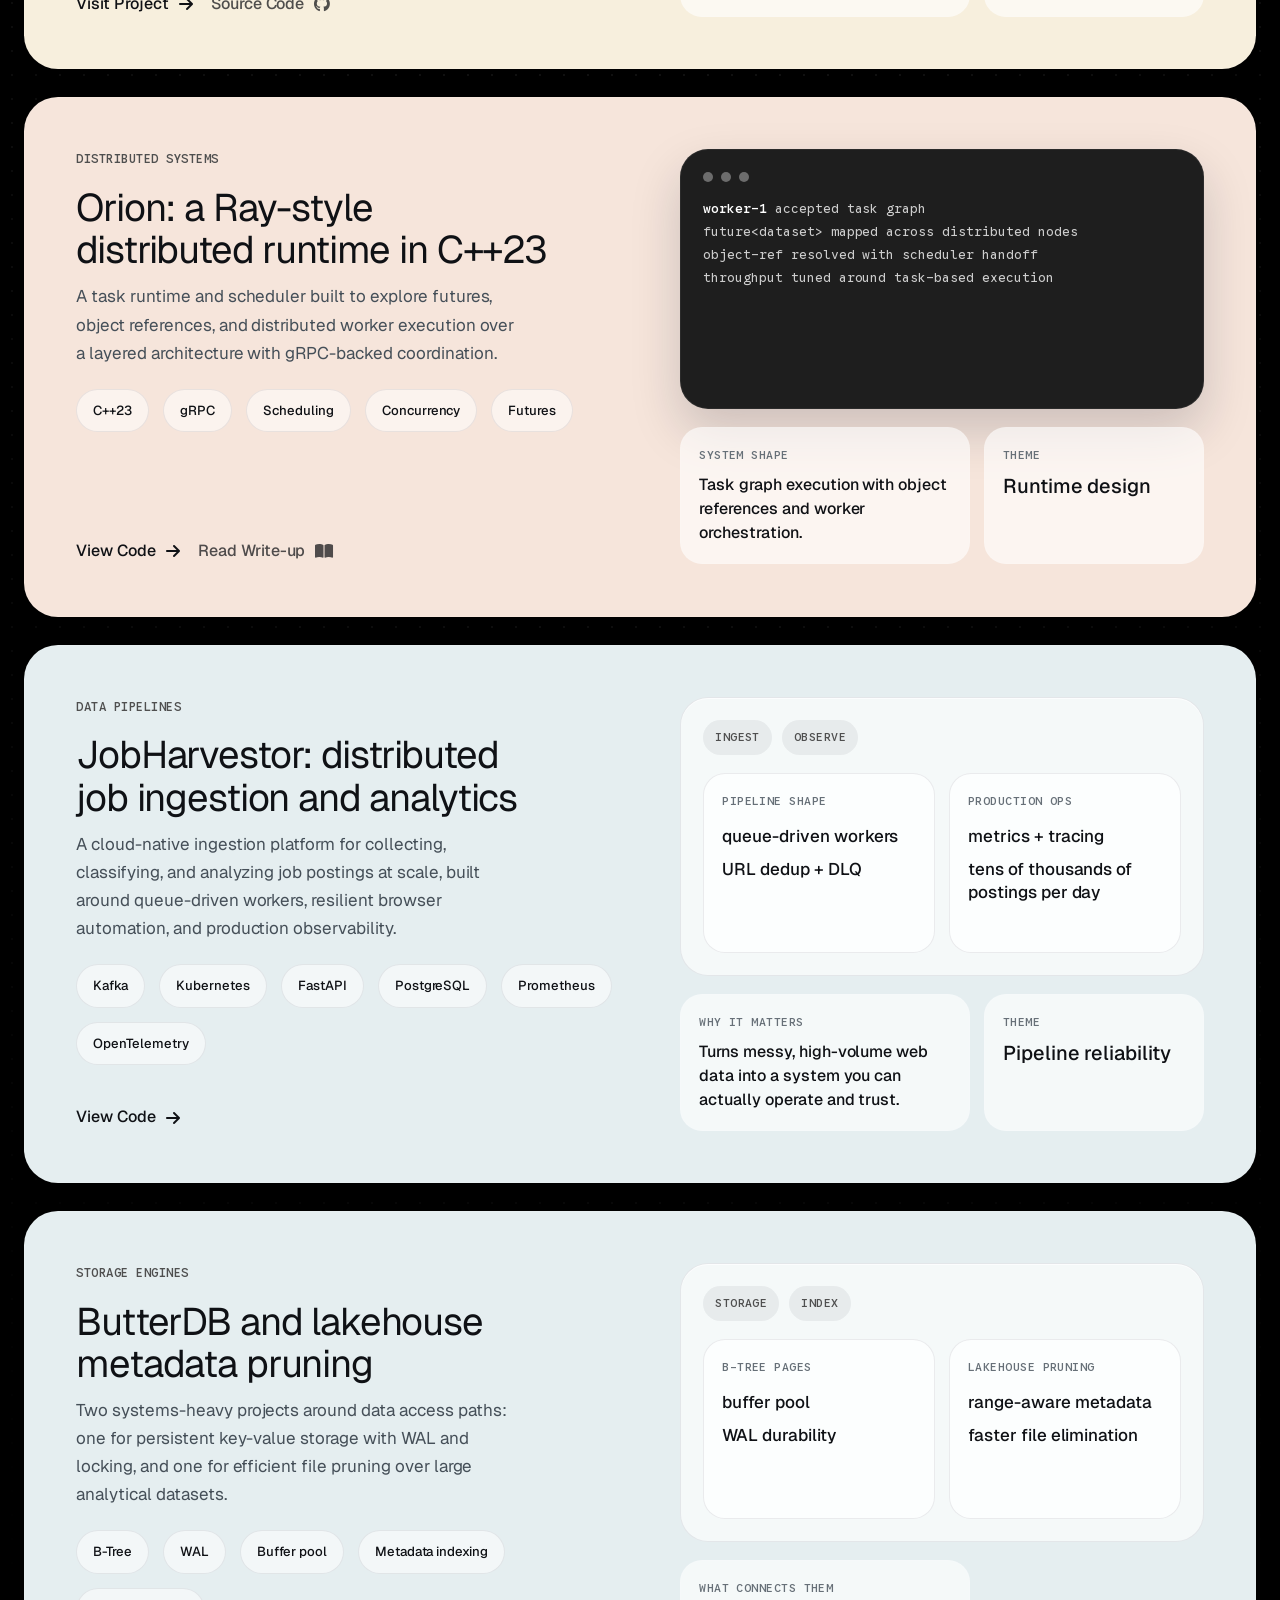
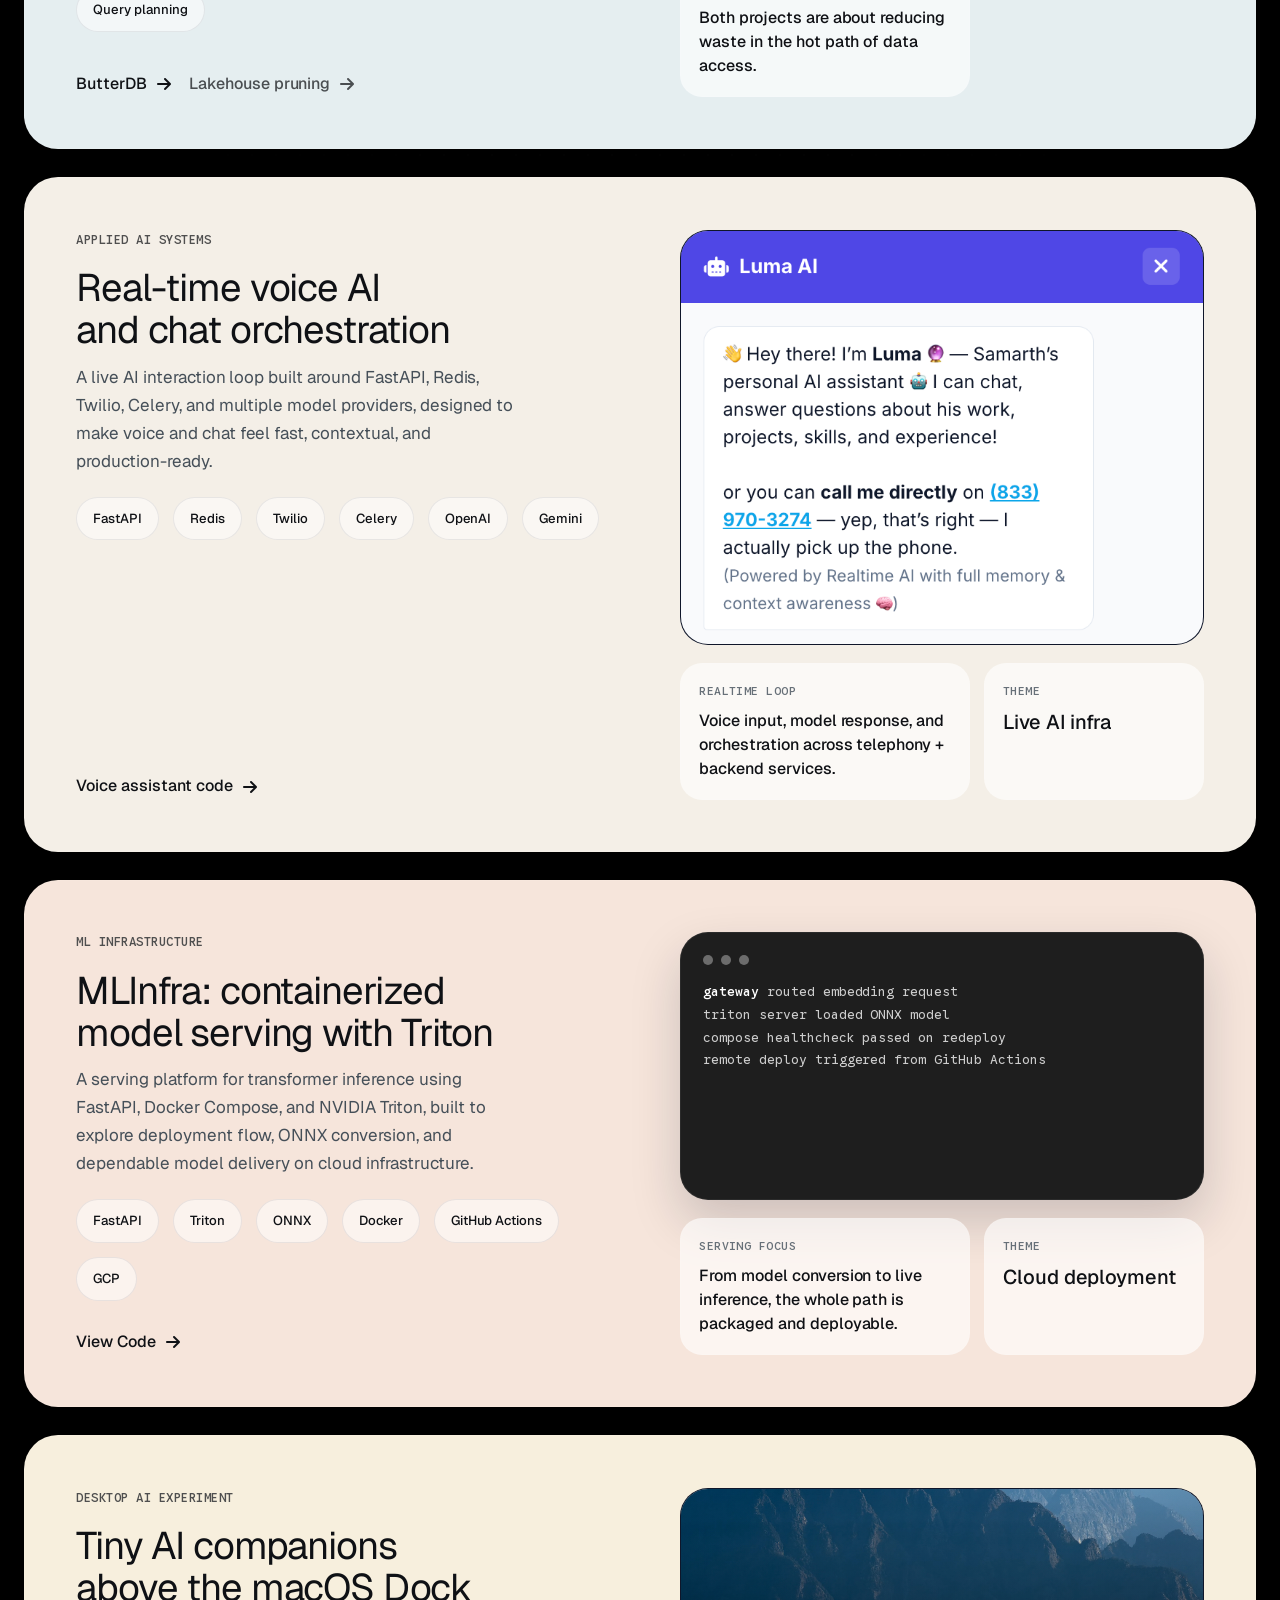
==== commit 04d9e770: "Count GitHub contributions over the past five years across all three accounts The site showed 1,250," ====
--- a/index.html
+++ b/index.html
@@ -443,7 +443,7 @@
                         <div class="prose-stat">
                             <span class="prose-stat-num" id="gh-total-contributions">&mdash;</span>
                             <span class="prose-stat-desc">
-                                GitHub contributions
+                                GitHub contributions in the past 5 years
                                 <span class="prose-stat-accounts">
                                     <a href="https://github.com/SamarthMahendraneu" target="_blank" rel="noopener"
                                         class="prose-gh-link">SamarthMahendraneu</a>
